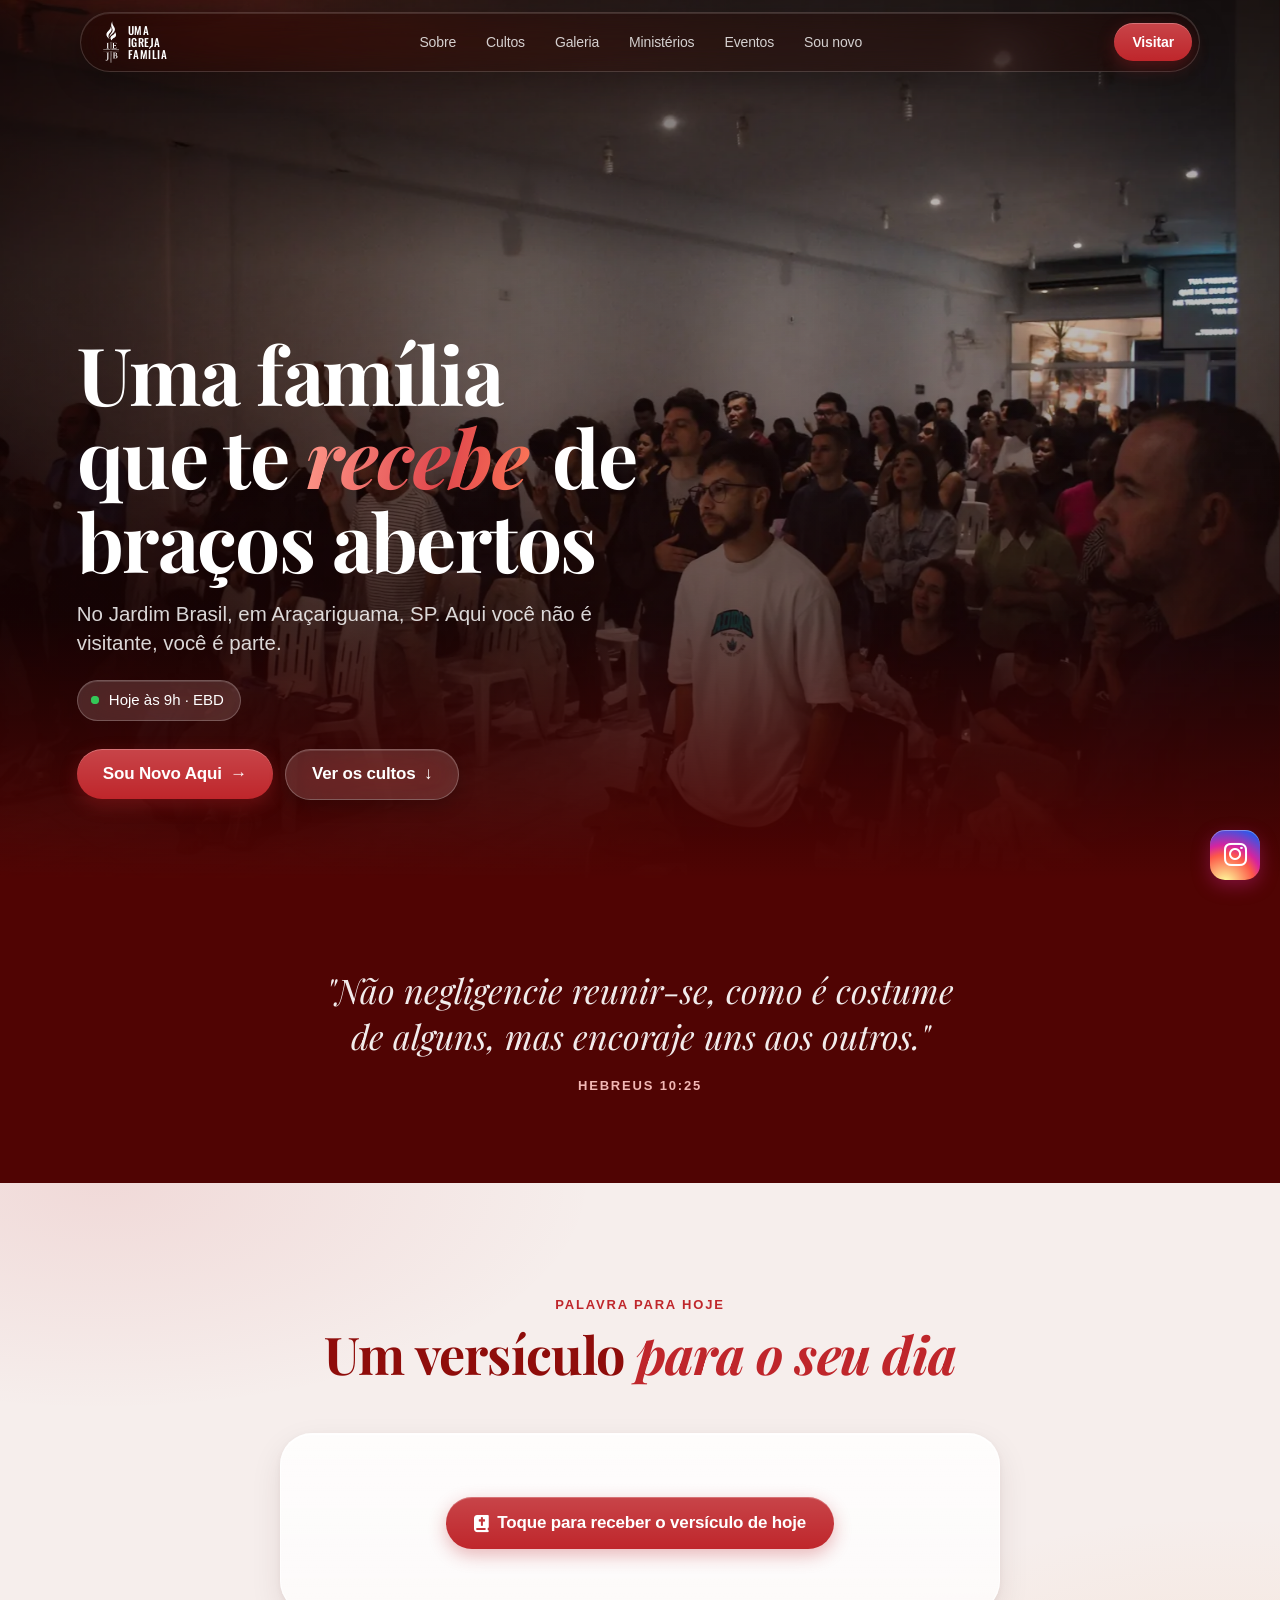
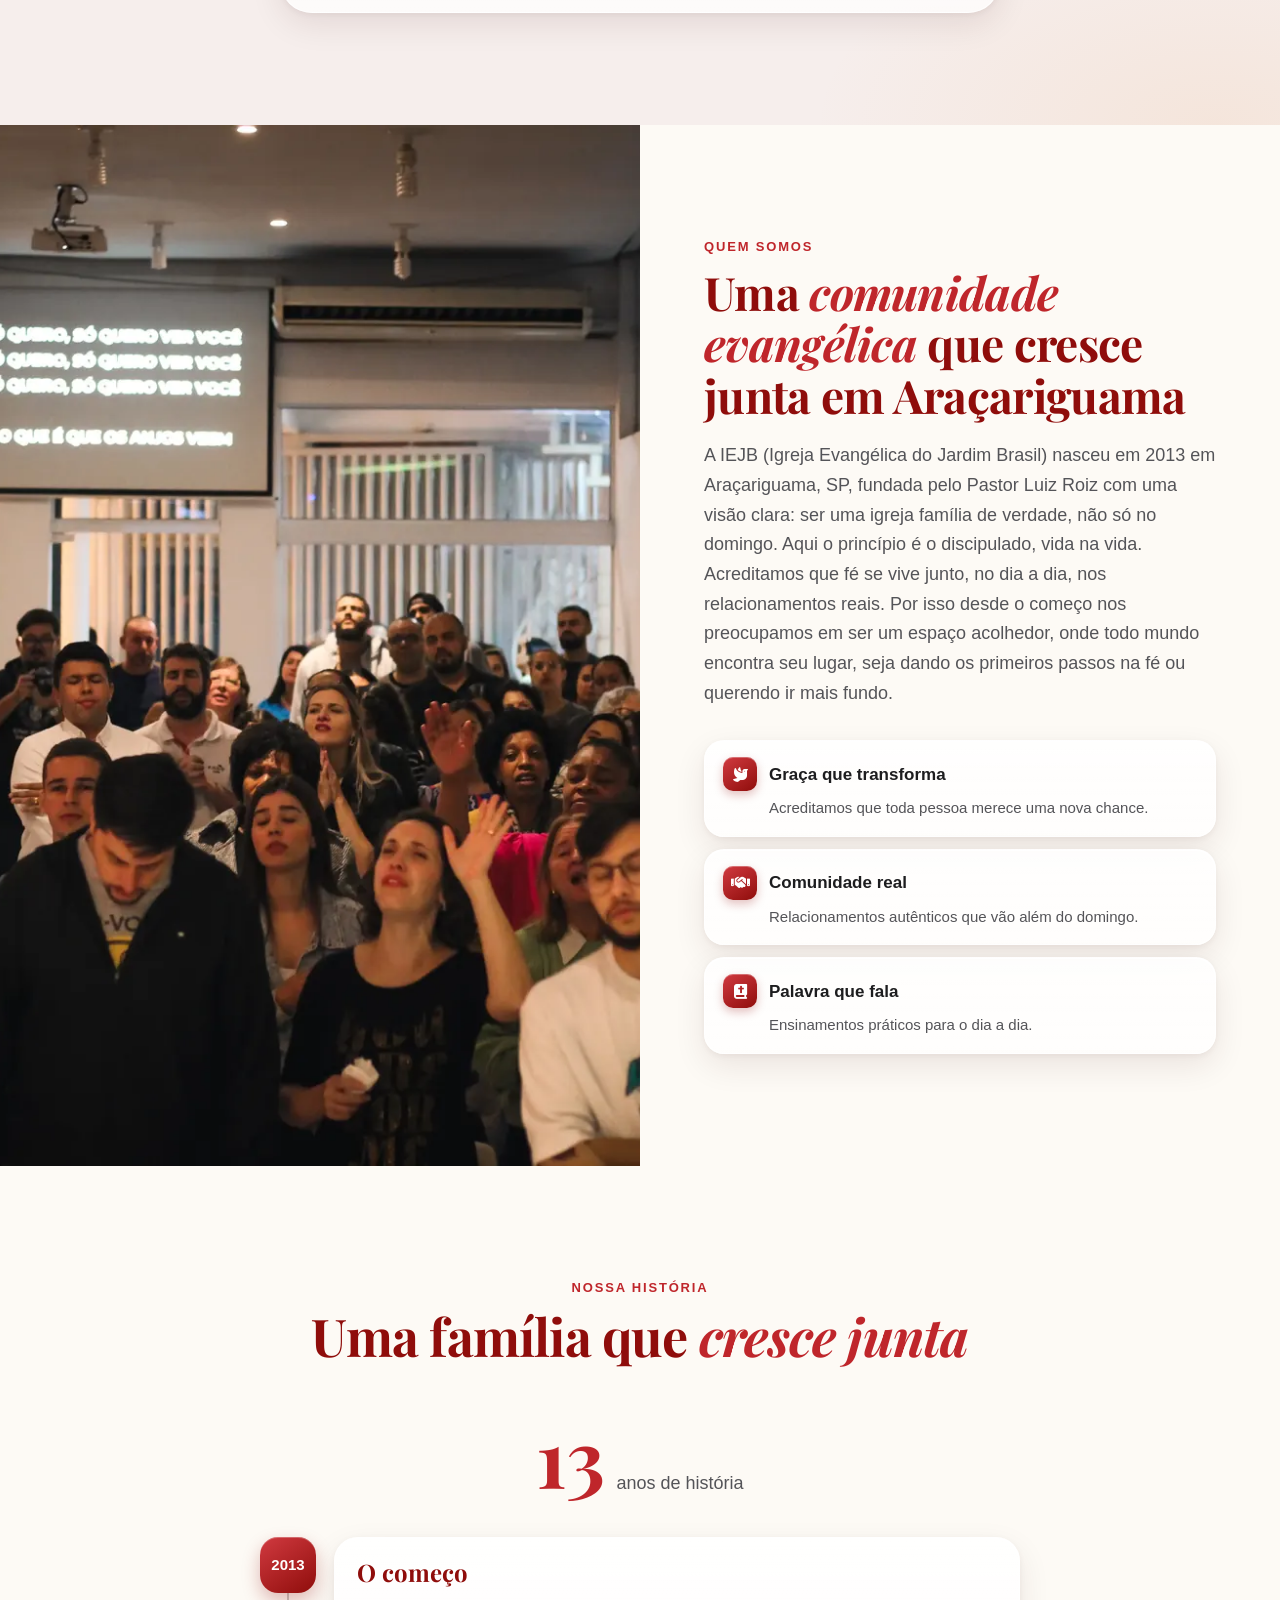
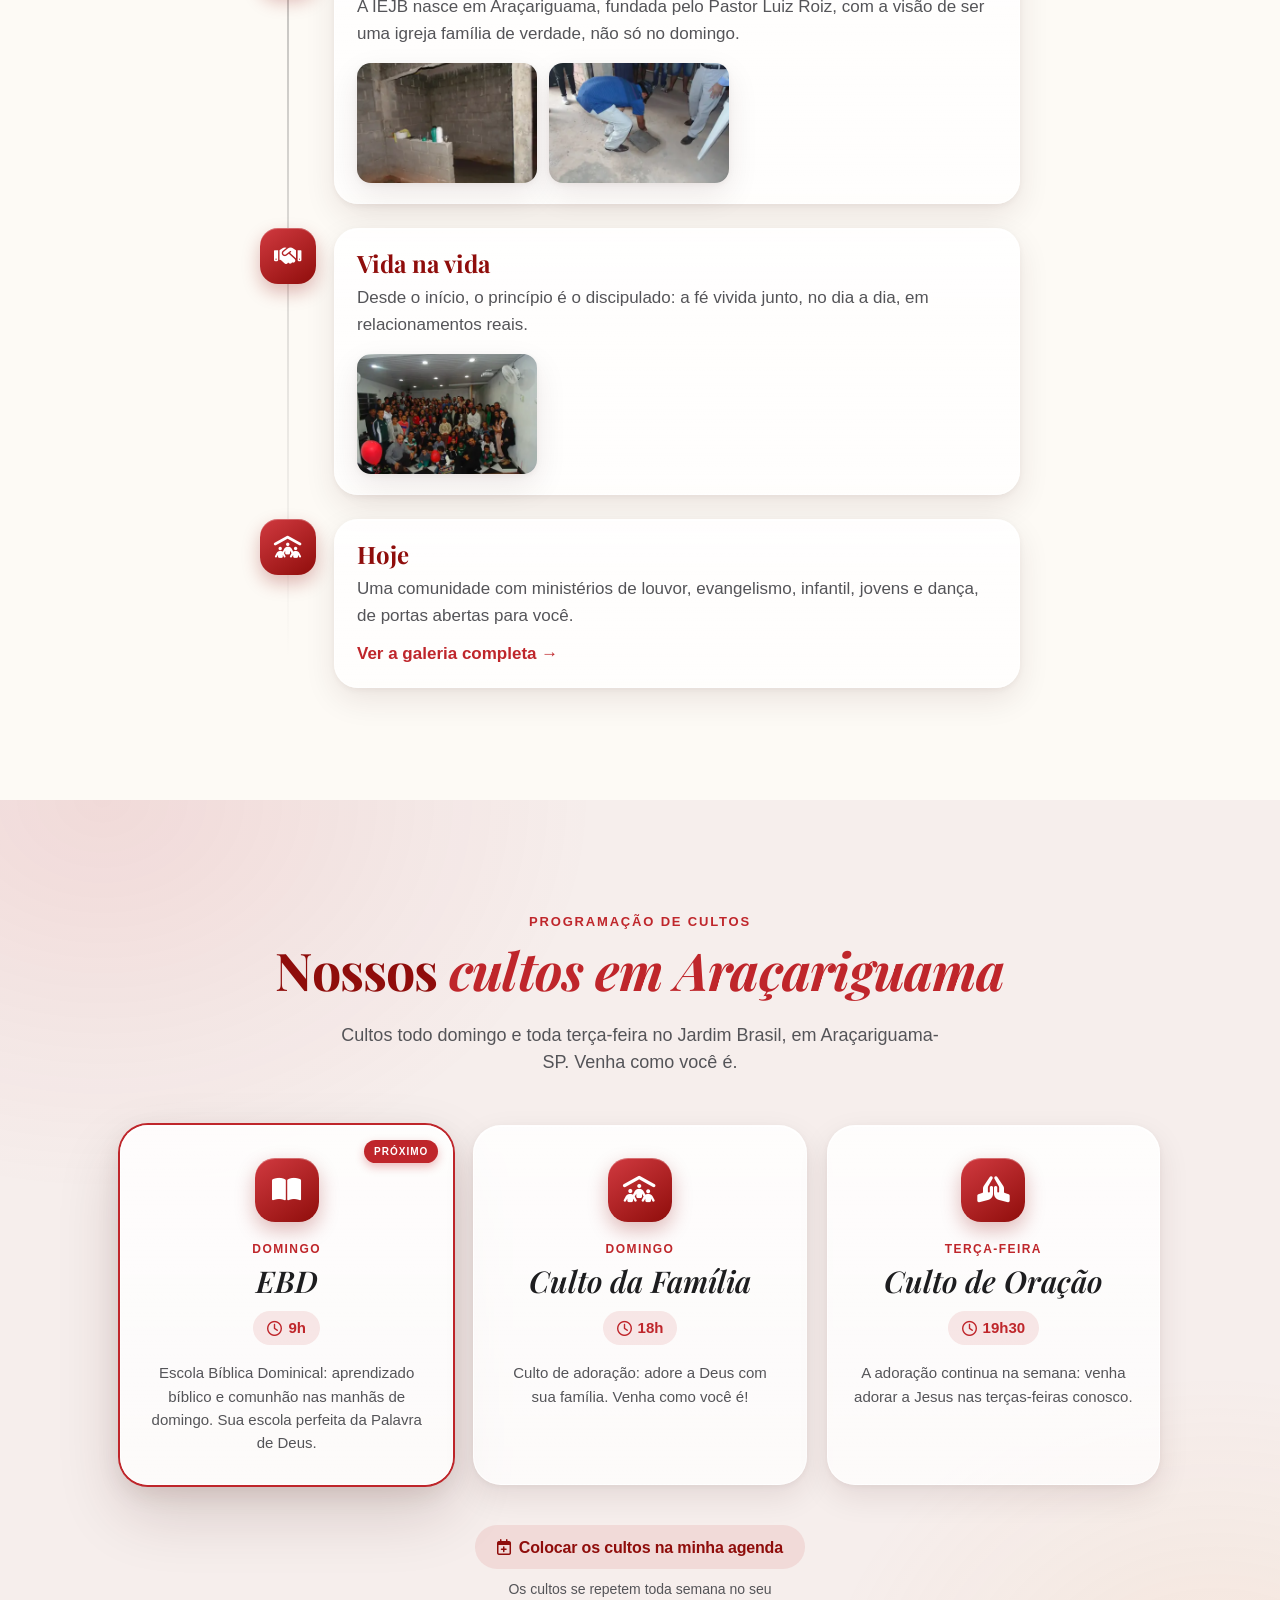
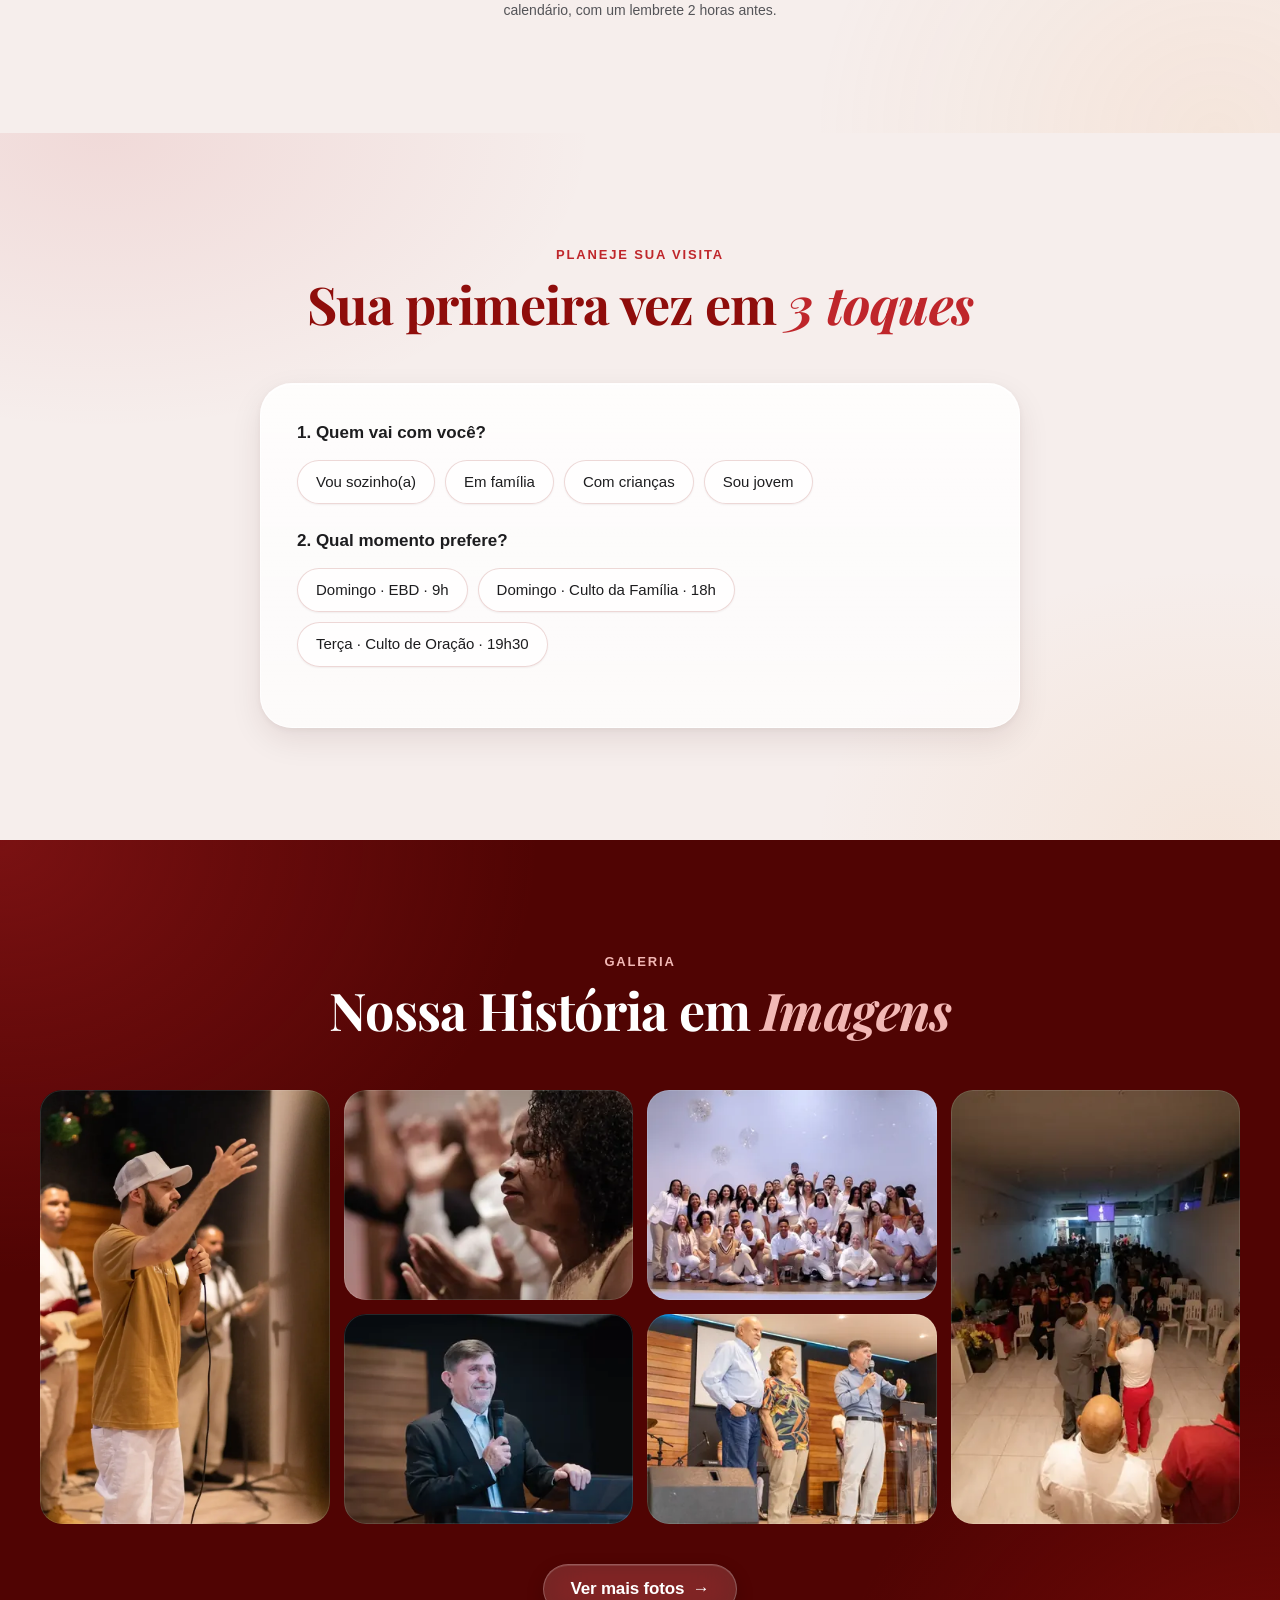
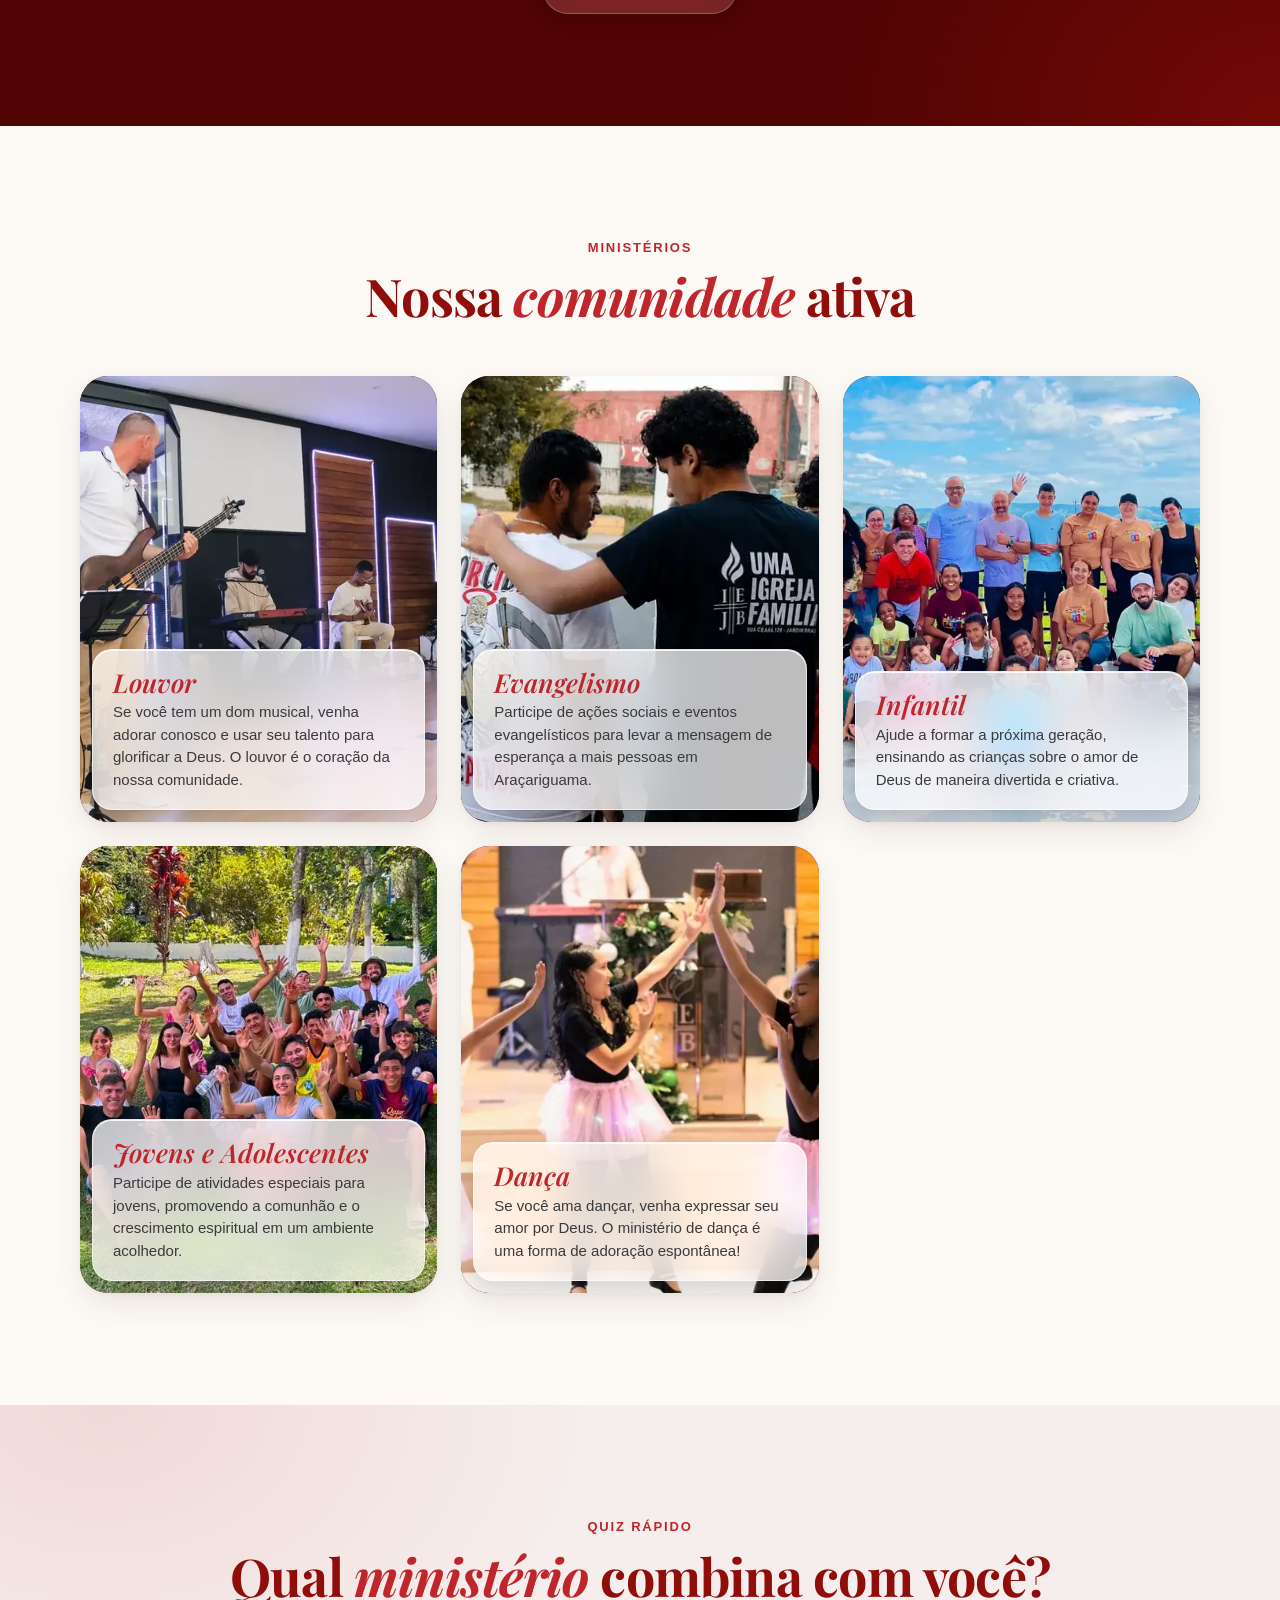
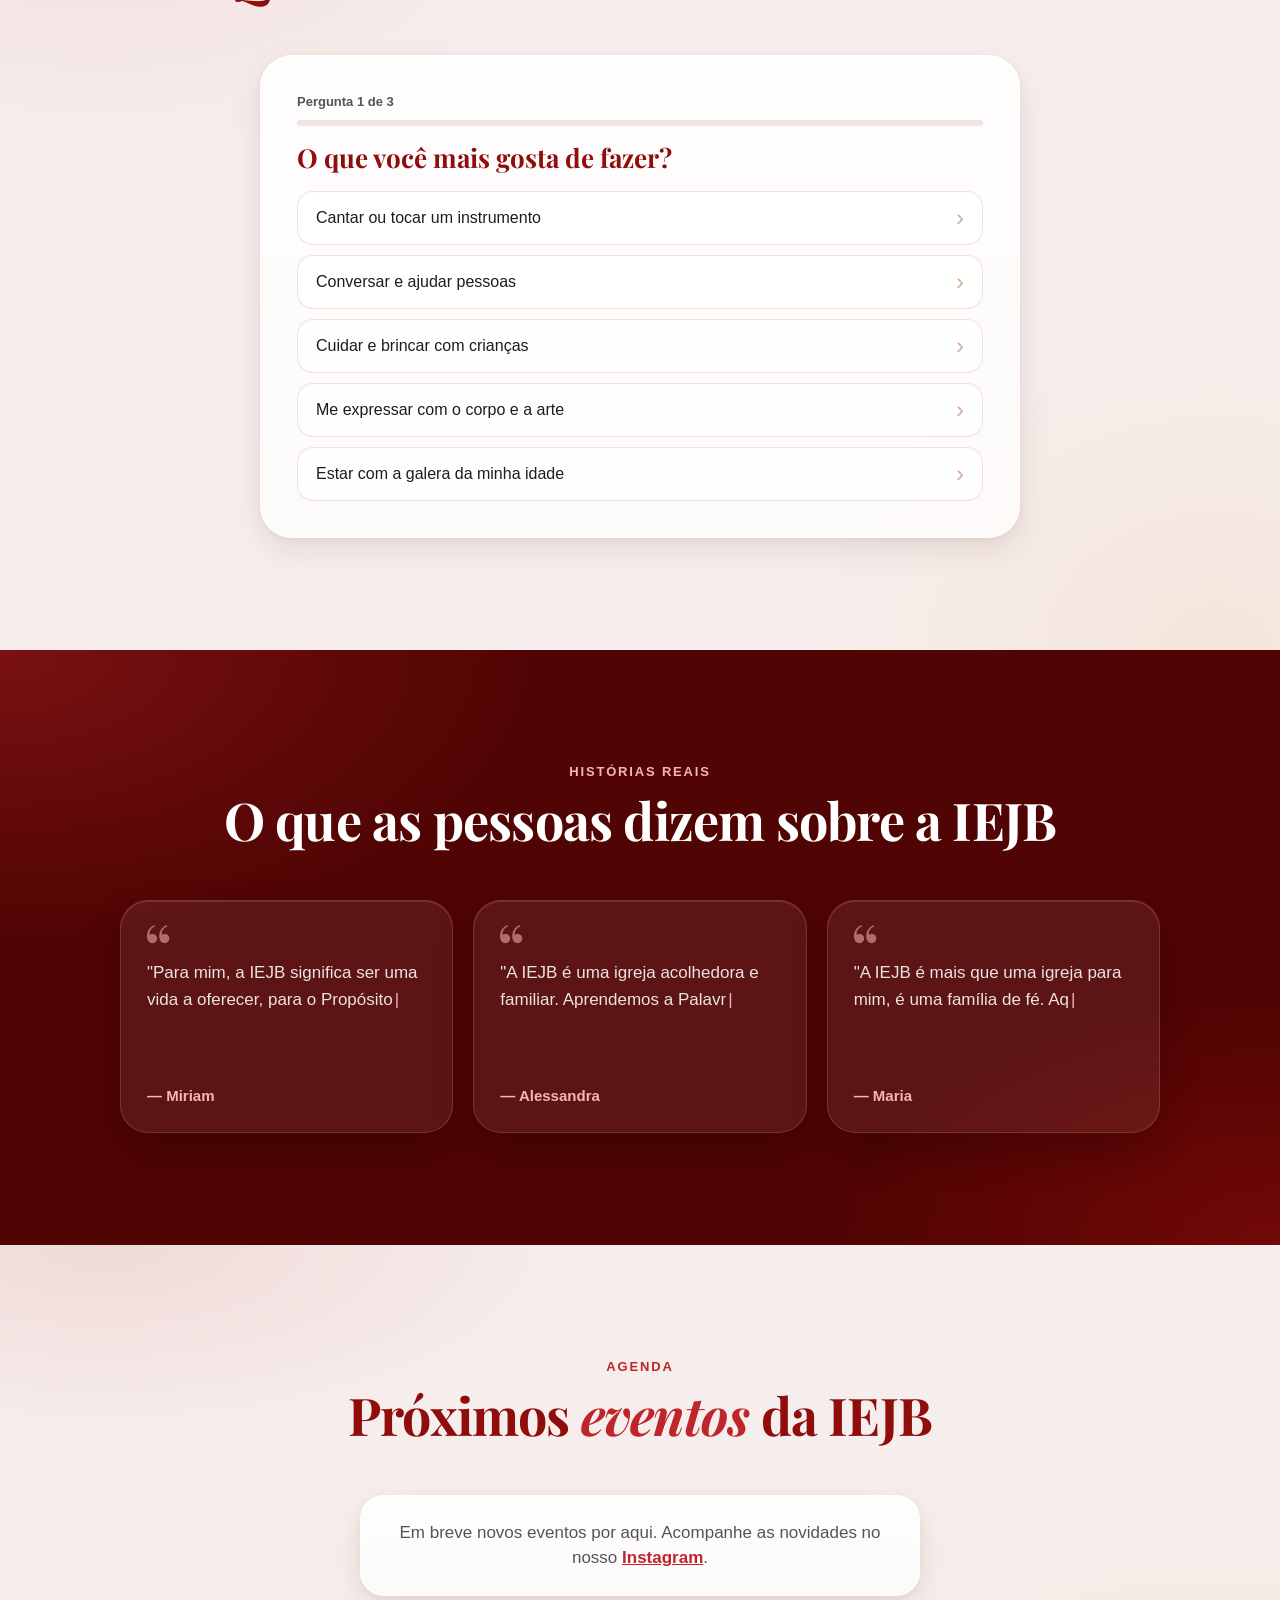
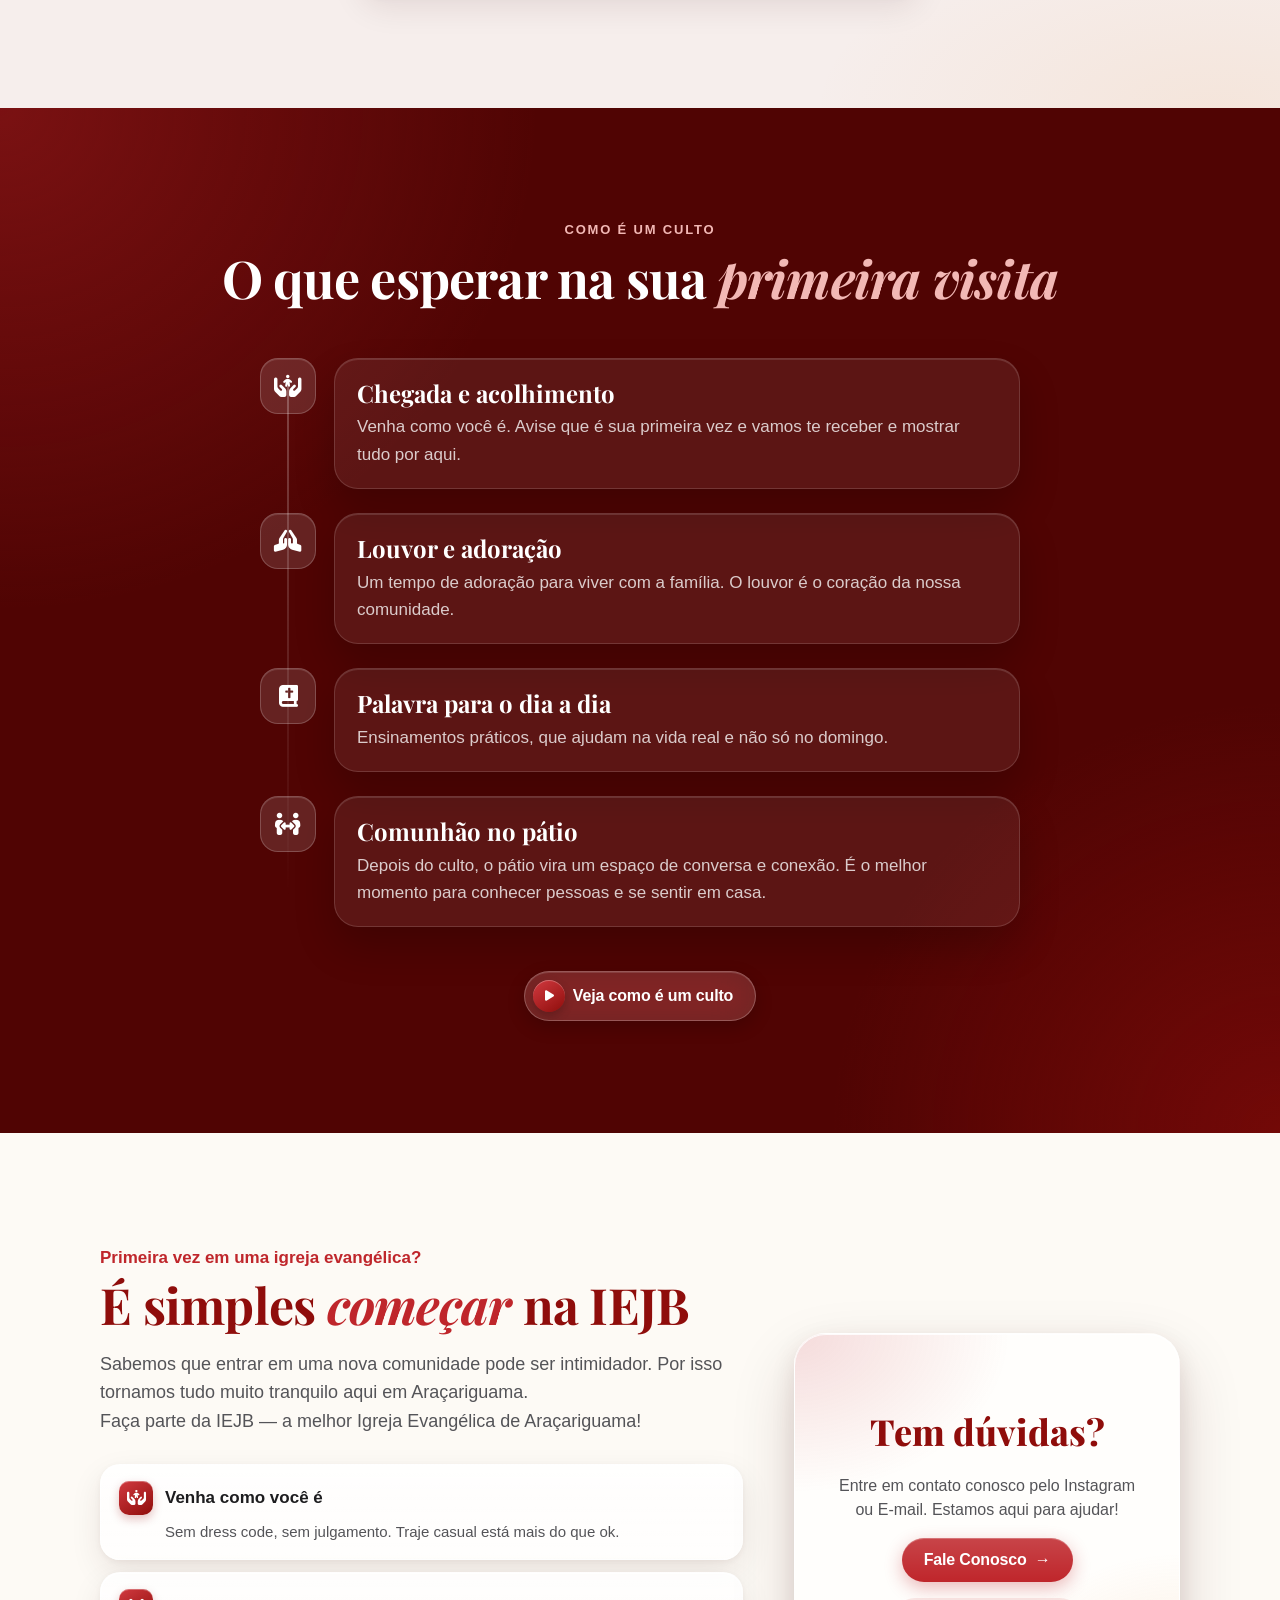
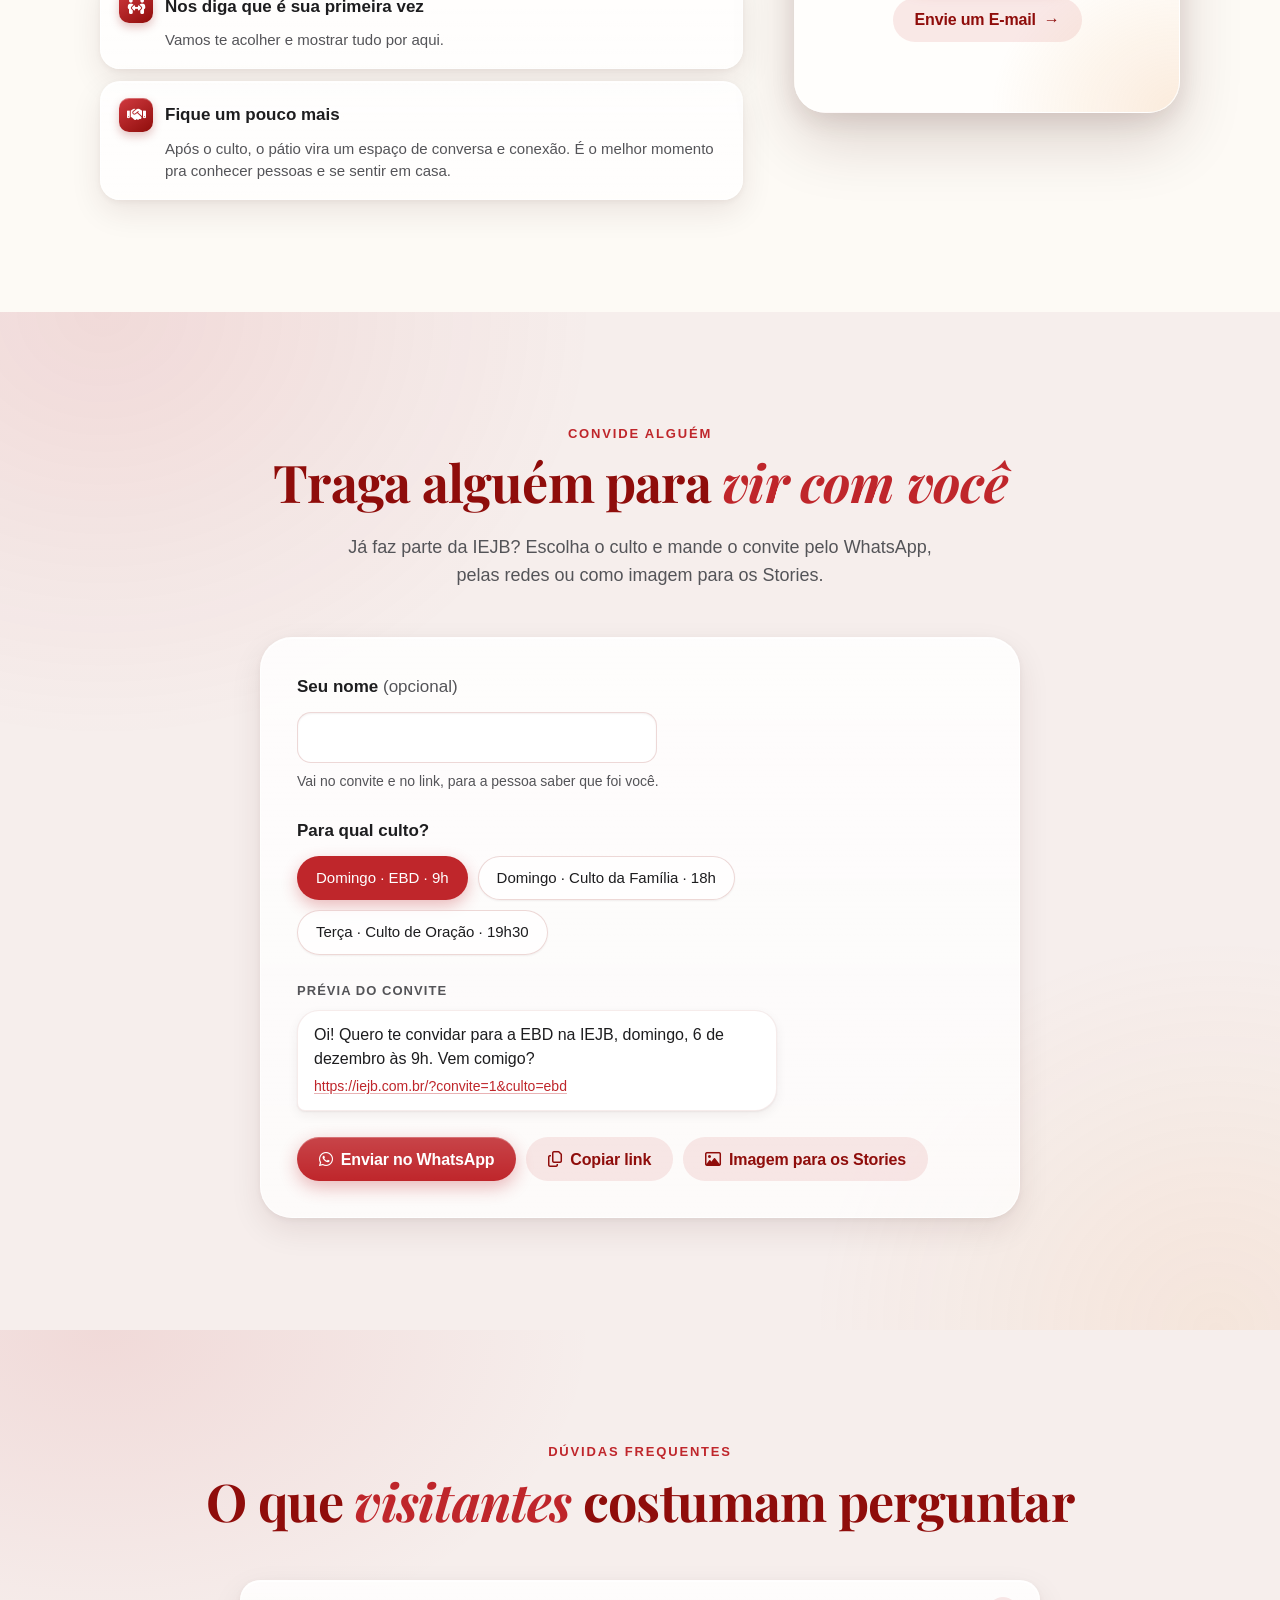
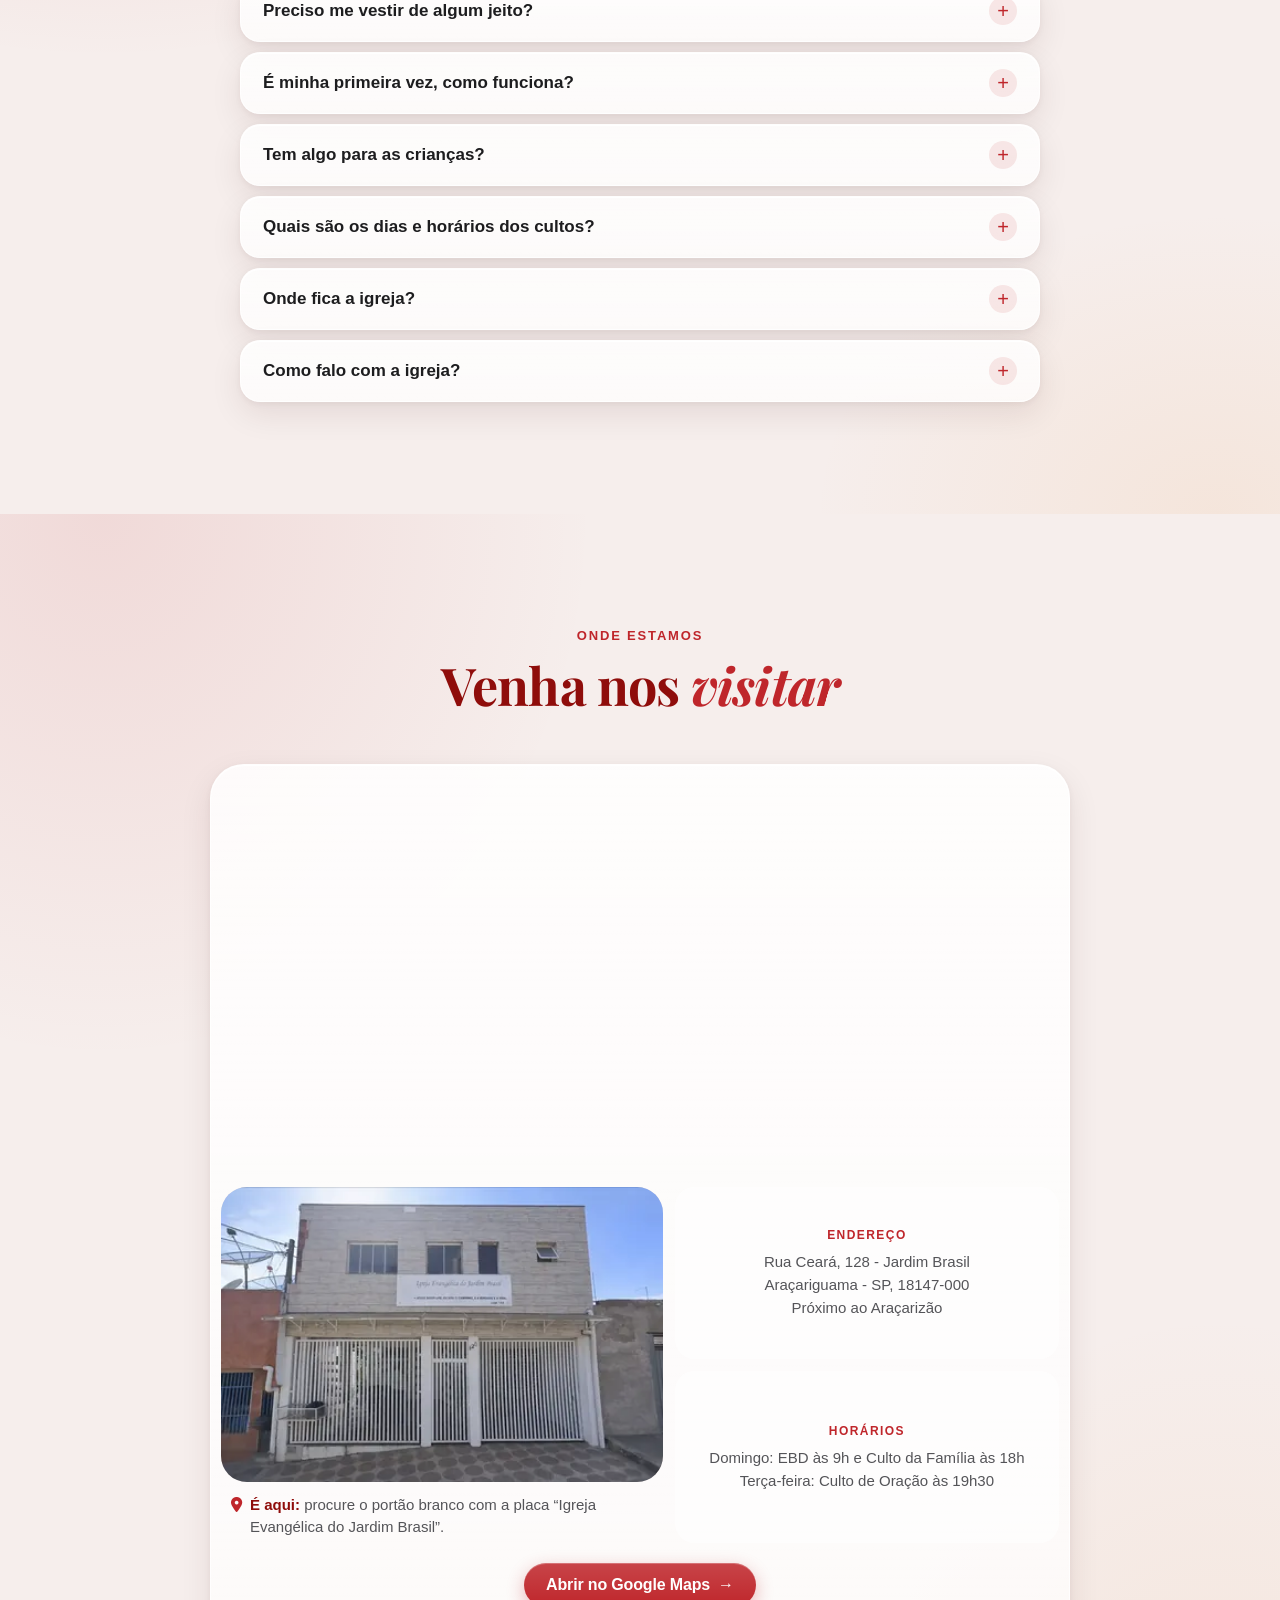
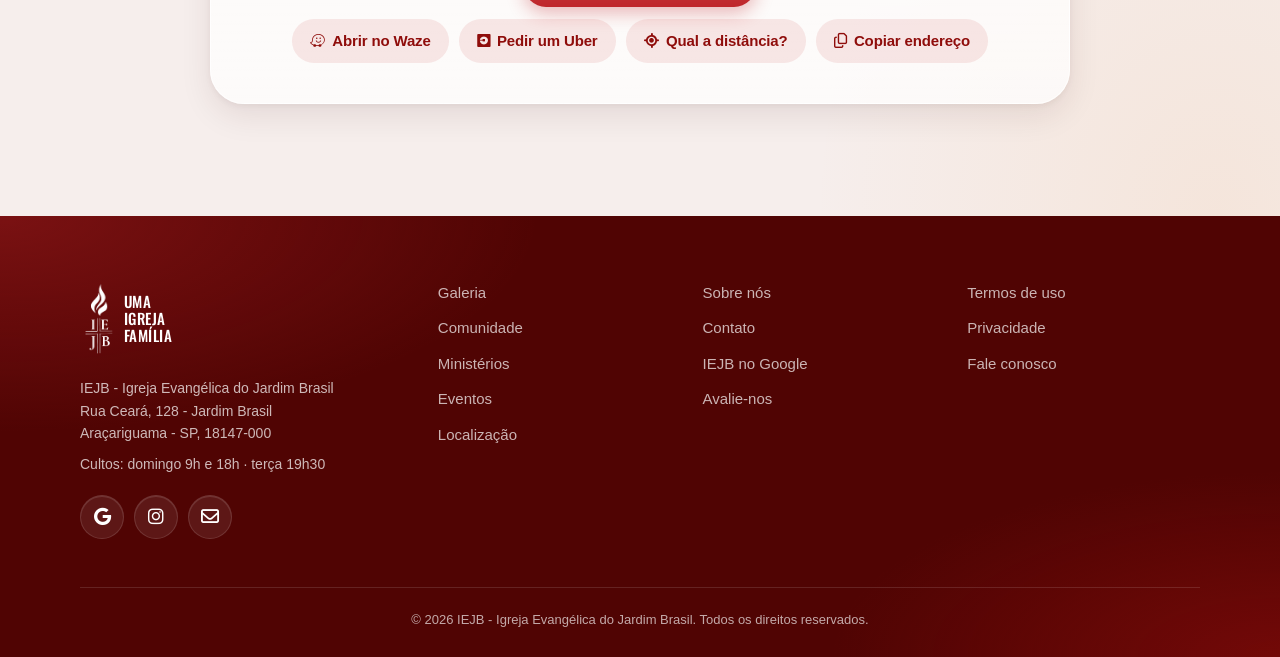
==== index.html @ 1e417046 "perf: rolagem mais leve em celular fraco e modo leve automático Medido em 360x780 com CPU 6x: rolage" ====
<!DOCTYPE html>
<html lang="pt-BR">

<head>
    <meta charset="UTF-8">
    <meta name="viewport" content="width=device-width, initial-scale=1.0">
    <meta name="view-transition" content="same-origin" />
    <!-- Marca que o JS está ligado (o .reveal só fica invisível com ele); script.js tira se falhar -->
    <script>document.documentElement.classList.add('js');
        // Modo leve (celular com pouca memória, economia de dados ou sistema pedindo menos transparência): vidro vira fundo sólido
        try { var n = navigator, c = n.connection || {}; if ((n.deviceMemory && n.deviceMemory <= 2) || c.saveData || matchMedia('(prefers-reduced-transparency: reduce)').matches) document.documentElement.classList.add('leve'); } catch (e) { }</script>
    <title>IEJB - Igreja Evangélica do Jardim Brasil | Araçariguama, SP</title>
    <meta name="description"
        content="Igreja evangélica no Jardim Brasil, Araçariguama-SP. Cultos: domingo às 9h (EBD) e 18h, terça às 19h30. Rua Ceará, 128. Venha como você é!">
    <meta name="author" content="IEJB - Igreja Evangélica do Jardim Brasil">
    <meta name="robots" content="index, follow, max-snippet:-1, max-image-preview:large, max-video-preview:-1">
    <meta name="google-site-verification" content="epbdVr2cXV4FJen0Nl3TCTnnBgFvCkcp04smA-PDTZ0">
    <link rel="canonical" href="https://iejb.com.br/">
    <meta property="og:type" content="website">
    <meta property="og:site_name" content="IEJB - Igreja Evangélica do Jardim Brasil">
    <meta property="og:locale" content="pt_BR">
    <meta property="og:url" content="https://iejb.com.br/">
    <meta property="og:title" content="IEJB - Igreja Evangélica do Jardim Brasil | Araçariguama, SP">
    <meta property="og:description"
        content="Uma família que te recebe de braços abertos. Cultos aos domingos (9h e 18h) e às terças (19h30), na Rua Ceará, 128 - Jardim Brasil.">
    <meta property="og:image" content="https://iejb.com.br/images/og-iejb.jpg">
    <meta property="og:image:width" content="1200">
    <meta property="og:image:height" content="630">
    <meta property="og:image:alt" content="Culto na IEJB, igreja evangélica em Araçariguama, com os horários dos cultos">
    <meta name="twitter:card" content="summary_large_image">
    <link rel="preconnect" href="https://fonts.googleapis.com">
    <link rel="preconnect" href="https://fonts.gstatic.com" crossorigin>
    <link rel="stylesheet" href="https://fonts.googleapis.com/css2?family=Playfair+Display:ital,wght@0,400..900;1,400..900&display=swap" media="print" onload="this.media='all'">
    <!-- Oswald só com as letras do logo ("UMA IGREJA FAMÍLIA"): se o texto do logo mudar, atualize o text= -->
    <link rel="stylesheet" href="https://fonts.googleapis.com/css2?family=Oswald:wght@500&text=UMAIGREJF%C3%8DL%20&display=swap" media="print" onload="this.media='all'">
    <noscript>
        <link rel="stylesheet" href="https://fonts.googleapis.com/css2?family=Playfair+Display:ital,wght@0,400..900;1,400..900&display=swap">
        <link rel="stylesheet" href="https://fonts.googleapis.com/css2?family=Oswald:wght@500&text=UMAIGREJF%C3%8DL%20&display=swap">
    </noscript>
    <!-- ?v=2: faz quem já visitou o site baixar o CSS/JS novo uma vez (o service worker antigo
         guardava cópias). O sw.js atual já busca CSS/JS na rede primeiro, então não precisa mudar de novo. -->
    <link rel="stylesheet" href="estilo/style.css?v=2">
    <link rel="stylesheet" href="estilo/icones.css">
    <!-- Foto do hero: recorte retrato no celular em pé, foto inteira no resto -->
    <link rel="preload" as="image" href="images/iejb-principal-retrato.webp" fetchpriority="high" media="(max-width: 700px) and (orientation: portrait)">
    <link rel="preload" as="image" href="images/iejb-principal.webp" fetchpriority="high" media="not all and (max-width: 700px) and (orientation: portrait)">
    <link rel="manifest" href="manifest.webmanifest">
    <meta name="theme-color" content="#8F0D0B">
    <link rel="icon" href="images/favicon-96x96.png" type="image/png" sizes="96x96">
    <link rel="apple-touch-icon" href="images/icone-192.png">
    <script src="script/versiculos.js?v=2" defer></script>
    <script src="script/script.js?v=2" defer onerror="document.documentElement.classList.remove('js')"></script>
    <script src="script/visita.js?v=2" defer></script>
    <script type="application/ld+json">
    {
        "@context": "https://schema.org",
        "@graph": [
            {
                "@type": ["Church", "LocalBusiness"],
                "@id": "https://iejb.com.br/#igreja",
                "name": "IEJB - Igreja Evangélica do Jardim Brasil",
                "alternateName": ["IEJB", "Igreja Evangélica do Jardim Brasil"],
                "description": "Igreja evangélica no Jardim Brasil, em Araçariguama-SP, fundada em 2013. Cultos aos domingos às 9h (Escola Bíblica Dominical) e às 18h (Culto da Família), e às terças às 19h30 (Culto de Oração).",
                "url": "https://iejb.com.br/",
                "logo": "https://iejb.com.br/images/icone-512.png",
                "image": [
                    "https://iejb.com.br/images/fachada-iejb.webp",
                    "https://iejb.com.br/images/iejb-principal.webp",
                    "https://iejb.com.br/images/og-iejb.jpg"
                ],
                "email": "contatoiejb@gmail.com",
                "foundingDate": "2013",
                "founder": { "@type": "Person", "name": "Luiz Roiz", "jobTitle": "Pastor" },
                "address": {
                    "@type": "PostalAddress",
                    "streetAddress": "Rua Ceará, 128 - Jardim Brasil",
                    "addressLocality": "Araçariguama",
                    "addressRegion": "SP",
                    "postalCode": "18147-000",
                    "addressCountry": "BR"
                },
                "geo": { "@type": "GeoCoordinates", "latitude": -23.42888942, "longitude": -47.07071296 },
                "hasMap": "https://maps.app.goo.gl/t8zvQi2DQzQXud8M9",
                "sameAs": ["https://www.instagram.com/iejbrasil/"],
                "areaServed": { "@type": "City", "name": "Araçariguama" },
                "isAccessibleForFree": true,
                "publicAccess": true,
                "contactPoint": {
                    "@type": "ContactPoint",
                    "contactType": "informações",
                    "email": "contatoiejb@gmail.com",
                    "availableLanguage": "Portuguese"
                }
            },
            {
                "@type": "WebSite",
                "@id": "https://iejb.com.br/#site",
                "url": "https://iejb.com.br/",
                "name": "IEJB",
                "alternateName": ["IEJB - Igreja Evangélica do Jardim Brasil", "Igreja Evangélica do Jardim Brasil"],
                "inLanguage": "pt-BR",
                "publisher": { "@id": "https://iejb.com.br/#igreja" }
            }
        ]
    }
    </script>
</head>

<body>
    <a class="pular" href="#conteudo">Pular para o conteúdo</a>
    <header class="sobre-escuro">
        <div class="logo"><a href="./index.html">
                <img src="./images/logo-iejb-pequeno.png" width="160" height="365"
                    alt="IEJB - página inicial">
                <span class="logo-texto" aria-hidden="true">UMA <br> IGREJA <br> FAMÍLIA</span>
            </a>
        </div>

        <nav id="menu-principal" aria-label="Principal">
            <ul>
                <li><a href="#quem-somos">Sobre</a></li>
                <li><a href="#programacao">Cultos</a></li>
                <li><a href="#galeria">Galeria</a></li>
                <li><a href="#ministerios">Ministérios</a></li>
                <li><a href="#eventos">Eventos</a></li>
                <li><a href="#cta">Sou novo</a></li>
            </ul>
        </nav>
        <p><a href="#localizacao">Visitar</a></p>

        <button type="button" class="mobile-menu" aria-label="Abrir menu" aria-expanded="false" aria-controls="menu-principal">
            <span></span>
            <span></span>
            <span></span>
        </button>
    </header>

    <main id="conteudo">
        <section class="hero">
            <div class="textos">
                <h1 class="sr-only">IEJB - Igreja Evangélica em Araçariguama</h1>
                <h2>Uma família que te <strong>recebe</strong> de braços abertos</h2>
                <p class="hero-sub">No Jardim Brasil, em Araçariguama, SP. Aqui você não é visitante, você é parte.</p>
                <p class="proximo-culto aguardando" id="proximo-culto" data-nosnippet>&nbsp;</p>
            </div>
            <div class="buttons">
                <a class="btn-sou-novo" href="#cta">Sou Novo Aqui <span aria-hidden="true">→</span></a>
                <a class="btn-ver-cultos" href="#programacao">Ver os cultos <span aria-hidden="true">↓</span></a>
            </div>
        </section>

        <section id="brand" class="brand">
            <h2 class="reveal">"Não negligencie reunir-se, como é costume de alguns, mas encoraje uns aos outros."</h2>
            <p class="reveal">Hebreus 10:25</p>
        </section>


        <section id="versiculo" class="versiculo">
            <h2 class="reveal">PALAVRA PARA HOJE</h2>
            <h3 class="reveal">Um versículo <strong>para o seu dia</strong></h3>
            <div class="versiculo-card reveal">
                <button type="button" class="versiculo-botao" id="versiculo-botao" aria-expanded="false" aria-controls="versiculo-texto">
                    <i class="fa-solid fa-book-bible" aria-hidden="true"></i>Toque para receber o versículo de hoje
                </button>
                <div class="versiculo-conteudo" id="versiculo-texto" hidden>
                    <blockquote id="versiculo-frase" tabindex="-1"></blockquote>
                    <p class="versiculo-ref" id="versiculo-ref"></p>
                    <div class="versiculo-acoes">
                        <button type="button" id="versiculo-copiar"><i class="fa-regular fa-copy" aria-hidden="true"></i>Copiar</button>
                        <button type="button" id="versiculo-imagem"><i class="fa-regular fa-image" aria-hidden="true"></i>Imagem</button>
                        <a id="versiculo-whatsapp" href="#" target="_blank" rel="noopener noreferrer"><i class="fa-brands fa-whatsapp" aria-hidden="true"></i>Compartilhar</a>
                    </div>
                    <p class="versiculo-sequencia" id="versiculo-sequencia" hidden></p>
                    <p class="versiculo-aviso">Volte amanhã para receber um novo versículo.</p>
                </div>
            </div>
        </section>

        <article>
            <section id="quem-somos" class="quem-somos">
                <div class="imagem">
                    <img loading="lazy" decoding="async" src="./images/iejb-sobre.webp"
                        alt="Comunidade reunida em culto na IEJB, Igreja Evangélica em Araçariguama" width="1600" height="1066" srcset="./images/iejb-sobre-400.webp 400w, ./images/iejb-sobre-800.webp 800w, ./images/iejb-sobre.webp 1600w" sizes="(max-width: 800px) 100vw, 1600px">
                </div>
                <div class="textos">
                    <p class="rotulo reveal">QUEM SOMOS</p>
                    <h2 class="reveal">Uma <strong>comunidade evangélica</strong> que cresce junta em Araçariguama</h2>
                    <p class="reveal">A IEJB (Igreja Evangélica do Jardim Brasil) nasceu em 2013 em Araçariguama, SP,
                        fundada pelo Pastor Luiz Roiz com uma visão clara: ser uma igreja família de verdade, não só no
                        domingo. Aqui o princípio é o discipulado, vida na vida. Acreditamos que fé se vive junto, no
                        dia a dia, nos relacionamentos reais. Por isso desde o começo nos preocupamos em ser um espaço
                        acolhedor, onde todo mundo encontra seu lugar, seja dando os primeiros passos na fé ou querendo
                        ir mais fundo.</p>
                    <ul>
                        <li class="reveal">
                            <h3><i class="fa-solid fa-dove" aria-hidden="true"></i>Graça que transforma</h3>
                            <p>Acreditamos que toda pessoa merece uma nova chance.</p>
                        </li>
                        <li class="reveal">
                            <h3><i class="fa-solid fa-handshake" aria-hidden="true"></i>Comunidade real</h3>
                            <p>Relacionamentos autênticos que vão além do domingo.</p>
                        </li>
                        <li class="reveal">
                            <h3><i class="fa-solid fa-book-bible" aria-hidden="true"></i>Palavra que fala</h3>
                            <p>Ensinamentos práticos para o dia a dia.</p>
                        </li>
                    </ul>
                </div>
            </section>

            <section id="historia" class="historia">
                <h2 class="reveal">NOSSA HISTÓRIA</h2>
                <h3 class="reveal">Uma família que <strong>cresce junta</strong></h3>
                <p class="historia-anos reveal"><span id="historia-anos" data-desde="2013">13</span> anos de história</p>
                <ol class="linha-tempo">
                    <li class="reveal">
                        <span class="linha-tempo-marca">2013</span>
                        <div>
                            <h4>O começo</h4>
                            <p>A IEJB nasce em Araçariguama, fundada pelo Pastor Luiz Roiz, com a visão de ser uma igreja família de verdade, não só no domingo.</p>
                            <div class="linha-tempo-fotos">
                                <img loading="lazy" decoding="async" src="./images/pag-galeria/fundacao/fundacao04.webp" alt="Igreja em construção na fundação da IEJB" width="1600" height="1200" srcset="./images/pag-galeria/fundacao/fundacao04-400.webp 400w, ./images/pag-galeria/fundacao/fundacao04-800.webp 800w, ./images/pag-galeria/fundacao/fundacao04.webp 1600w" sizes="(max-width: 600px) 45vw, 180px">
                                <img loading="lazy" decoding="async" src="./images/pag-galeria/fundacao/fundacao10.webp" alt="Homem colocando uma bíblia na construção da igreja" width="1600" height="1200" srcset="./images/pag-galeria/fundacao/fundacao10-400.webp 400w, ./images/pag-galeria/fundacao/fundacao10-800.webp 800w, ./images/pag-galeria/fundacao/fundacao10.webp 1600w" sizes="(max-width: 600px) 45vw, 180px">
                            </div>
                        </div>
                    </li>
                    <li class="reveal">
                        <span class="linha-tempo-marca"><i class="fa-solid fa-handshake" aria-hidden="true"></i></span>
                        <div>
                            <h4>Vida na vida</h4>
                            <p>Desde o início, o princípio é o discipulado: a fé vivida junto, no dia a dia, em relacionamentos reais.</p>
                            <div class="linha-tempo-fotos">
                                <img loading="lazy" decoding="async" src="./images/pag-galeria/fundacao/fundacao16.webp" alt="Igreja reunida na fundação da IEJB" width="1600" height="1200" srcset="./images/pag-galeria/fundacao/fundacao16-400.webp 400w, ./images/pag-galeria/fundacao/fundacao16-800.webp 800w, ./images/pag-galeria/fundacao/fundacao16.webp 1600w" sizes="(max-width: 600px) 45vw, 180px">
                            </div>
                        </div>
                    </li>
                    <li class="reveal">
                        <span class="linha-tempo-marca"><i class="fa-solid fa-people-roof" aria-hidden="true"></i></span>
                        <div>
                            <h4>Hoje</h4>
                            <p>Uma comunidade com ministérios de louvor, evangelismo, infantil, jovens e dança, de portas abertas para você.</p>
                            <a class="linha-tempo-link" href="./pages/galeria.html">Ver a galeria completa <span aria-hidden="true">→</span></a>
                        </div>
                    </li>
                </ol>
            </section>

            <section id="programacao" class="programacao">
                <h2 class="reveal">PROGRAMAÇÃO DE CULTOS</h2>
                <h3 class="reveal">Nossos <strong>cultos em Araçariguama</strong></h3>
                <p class="secao-intro reveal">Cultos todo domingo e toda terça-feira no Jardim Brasil, em Araçariguama-SP. Venha como você é.</p>
                <div class="cultos">
                    <div class="cultos-grid reveal" data-dia="0" data-hora="09:00" data-nome="EBD">
                        <div class="culto-icone"><i class="fa-solid fa-book-open" aria-hidden="true"></i></div>
                        <p class="culto-dia">Domingo</p>
                        <h4><abbr title="Escola Bíblica Dominical">EBD</abbr></h4>
                        <p class="culto-hora"><i class="fa-regular fa-clock" aria-hidden="true"></i><time datetime="09:00">9h</time></p>
                        <p>Escola Bíblica Dominical: aprendizado bíblico e comunhão nas manhãs de domingo. Sua escola perfeita da
                            Palavra de Deus.</p>
                    </div>

                    <div class="cultos-grid reveal" data-dia="0" data-hora="18:00" data-nome="Culto da Família">
                        <div class="culto-icone"><i class="fa-solid fa-people-roof" aria-hidden="true"></i></div>
                        <p class="culto-dia">Domingo</p>
                        <h4>Culto da Família</h4>
                        <p class="culto-hora"><i class="fa-regular fa-clock" aria-hidden="true"></i><time datetime="18:00">18h</time></p>
                        <p>Culto de adoração: adore a Deus com sua família. Venha como você é!</p>
                    </div>

                    <div class="cultos-grid reveal" data-dia="2" data-hora="19:30" data-nome="Culto de Oração">
                        <div class="culto-icone"><i class="fa-solid fa-hands-praying" aria-hidden="true"></i></div>
                        <p class="culto-dia">Terça-feira</p>
                        <h4>Culto de Oração</h4>
                        <p class="culto-hora"><i class="fa-regular fa-clock" aria-hidden="true"></i><time datetime="19:30">19h30</time></p>
                        <p>A adoração continua na semana: venha adorar a Jesus nas terças-feiras conosco.</p>
                    </div>
                </div>
                <!-- Agenda semanal: o visita.js monta um .ics com todos os cultos acima e revela o bloco.
                     O "2 horas antes" acompanha o alarme do baixarICS -->
                <div class="agenda-semanal reveal" id="agenda-semanal" hidden>
                    <button type="button" class="botao-secundario" id="agenda-semanal-botao"><i class="fa-regular fa-calendar-plus" aria-hidden="true"></i>Colocar os cultos na minha agenda</button>
                    <p>Os cultos se repetem toda semana no seu calendário, com um lembrete 2 horas antes.</p>
                </div>
            </section>

            <section id="planeje" class="planeje" hidden>
                <h2 class="reveal">PLANEJE SUA VISITA</h2>
                <h3 class="reveal">Sua primeira vez em <strong>3 toques</strong></h3>
                <div class="planeje-card reveal">
                    <fieldset class="planeje-passo">
                        <legend>1. Quem vai com você?</legend>
                        <div class="chips" data-grupo="quem">
                            <button type="button" class="chip" aria-pressed="false" data-valor="sozinho">Vou sozinho(a)</button>
                            <button type="button" class="chip" aria-pressed="false" data-valor="familia">Em família</button>
                            <button type="button" class="chip" aria-pressed="false" data-valor="criancas">Com crianças</button>
                            <button type="button" class="chip" aria-pressed="false" data-valor="jovem">Sou jovem</button>
                        </div>
                    </fieldset>
                    <fieldset class="planeje-passo">
                        <legend>2. Qual momento prefere?</legend>
                        <div class="chips" id="planeje-quando" data-grupo="quando"></div>
                    </fieldset>
                    <div class="planeje-resultado" id="planeje-resultado" aria-live="polite" hidden></div>
                </div>
            </section>

            <section id="galeria" class="galeria">
                <h2 class="reveal">GALERIA</h2>
                <h3 class="reveal">Nossa História em <strong>Imagens</strong></h3>

                <div class="galeria-grid">
                    <div class="galeria-item reveal">
                        <img loading="lazy" decoding="async" src="./images/pag-galeria/cantata-22/cantata22-01.webp"
                            alt="Momento de louvor e adoração na IEJB - Igreja Evangélica em Araçariguama" width="1067" height="1600" srcset="./images/pag-galeria/cantata-22/cantata22-01-400.webp 400w, ./images/pag-galeria/cantata-22/cantata22-01-800.webp 800w, ./images/pag-galeria/cantata-22/cantata22-01.webp 1067w" sizes="(max-width: 520px) 75vw, (max-width: 1199px) 50vw, 660px">
                    </div>

                    <div class="galeria-item reveal">
                        <img loading="lazy" decoding="async" src="./images/pag-galeria/cantata-25/cantata25-03.webp"
                            alt="Mulher orando durante culto na IEJB" width="1600" height="1067" srcset="./images/pag-galeria/cantata-25/cantata25-03-400.webp 400w, ./images/pag-galeria/cantata-25/cantata25-03-800.webp 800w, ./images/pag-galeria/cantata-25/cantata25-03.webp 1600w" sizes="(max-width: 520px) 75vw, (max-width: 1199px) 50vw, 300px">
                    </div>

                    <div class="galeria-item reveal">
                        <img loading="lazy" decoding="async" src="./images/pag-galeria/cantata-25/cantata25-05.webp"
                            alt="Pastor pregando na IEJB - Igreja Evangélica do Jardim Brasil" width="1600" height="1067" srcset="./images/pag-galeria/cantata-25/cantata25-05-400.webp 400w, ./images/pag-galeria/cantata-25/cantata25-05-800.webp 800w, ./images/pag-galeria/cantata-25/cantata25-05.webp 1600w" sizes="(max-width: 520px) 75vw, (max-width: 1199px) 50vw, 300px">
                    </div>

                    <div class="galeria-item reveal">
                        <img loading="lazy" decoding="async" src="./images/pag-galeria/cantata-ieja/cantataieja-02.webp"
                            alt="Comunidade reunida em culto na IEJB Araçariguama" width="1920" height="1280" srcset="./images/pag-galeria/cantata-ieja/cantataieja-02-400.webp 400w, ./images/pag-galeria/cantata-ieja/cantataieja-02-800.webp 800w, ./images/pag-galeria/cantata-ieja/cantataieja-02.webp 1920w" sizes="(max-width: 520px) 75vw, (max-width: 1199px) 50vw, 300px">
                    </div>

                    <div class="galeria-item reveal">
                        <img loading="lazy" decoding="async" src="./images/pag-galeria/cantata-22/cantata22-02.webp"
                            alt="Pastores e líderes na IEJB durante evento especial" width="1600" height="1067" srcset="./images/pag-galeria/cantata-22/cantata22-02-400.webp 400w, ./images/pag-galeria/cantata-22/cantata22-02-800.webp 800w, ./images/pag-galeria/cantata-22/cantata22-02.webp 1600w" sizes="(max-width: 520px) 75vw, (max-width: 1199px) 50vw, 300px">
                    </div>

                    <div class="galeria-item reveal">
                        <img loading="lazy" decoding="async" src="./images/pag-galeria/cantata-23-pascoa/cantata23pascoa-02.webp"
                            alt="Conversão e momento marcante de fé na IEJB" width="1600" height="1067" srcset="./images/pag-galeria/cantata-23-pascoa/cantata23pascoa-02-400.webp 400w, ./images/pag-galeria/cantata-23-pascoa/cantata23pascoa-02-800.webp 800w, ./images/pag-galeria/cantata-23-pascoa/cantata23pascoa-02.webp 1600w" sizes="(max-width: 520px) 75vw, (max-width: 1199px) 50vw, 660px">
                    </div>
                </div>

                <div class="galeria-cta reveal">
                    <a href="./pages/galeria.html" class="btn-galeria">Ver mais fotos <span aria-hidden="true">→</span></a>
                </div>
            </section>

            <section id="ministerios" class="ministerios">
                <h2 class="reveal">MINISTÉRIOS</h2>
                <h3 class="reveal">Nossa <strong>comunidade</strong> ativa</h3>
                <div class="ministerios-container">
                    <div class="ministerios-grid reveal" id="ministerio-louvor" data-ministerio="louvor">
                        <div class="imagem">
                            <img loading="lazy" decoding="async" src="./images/louvor.webp" alt="Ministério de Louvor - momento musical na IEJB" width="1600" height="1067" srcset="./images/louvor-400.webp 400w, ./images/louvor-800.webp 800w, ./images/louvor.webp 1600w" sizes="(max-width: 760px) 170vw, (max-width: 1099px) 88vw, 630px">
                        </div>
                        <div class="textos">
                            <h4>Louvor</h4>
                            <p>Se você tem um dom musical, venha adorar conosco e usar seu talento para glorificar a
                                Deus. O louvor é o coração da nossa comunidade.</p>
                        </div>
                    </div>

                    <div class="ministerios-grid reveal" id="ministerio-evangelismo" data-ministerio="evangelismo">
                        <div class="imagem">
                            <img loading="lazy" decoding="async" src="./images/evangelismo.webp"
                                alt="Ministério de Evangelismo - ações sociais na IEJB" width="1672" height="941" srcset="./images/evangelismo-400.webp 400w, ./images/evangelismo-800.webp 800w, ./images/evangelismo.webp 1672w" sizes="(max-width: 760px) 170vw, (max-width: 1099px) 88vw, 630px">
                        </div>
                        <div class="textos">
                            <h4>Evangelismo</h4>
                            <p>Participe de ações sociais e eventos evangelísticos para levar a mensagem de esperança a
                                mais pessoas em Araçariguama.</p>
                        </div>
                    </div>

                    <div class="ministerios-grid reveal" id="ministerio-infantil" data-ministerio="infantil">
                        <div class="imagem">
                            <img loading="lazy" decoding="async" src="./images/infantil.webp" alt="Ministério Infantil - crianças na IEJB" width="1311" height="930" srcset="./images/infantil-400.webp 400w, ./images/infantil-800.webp 800w, ./images/infantil.webp 1311w" sizes="(max-width: 760px) 170vw, (max-width: 1099px) 88vw, 630px">
                        </div>
                        <div class="textos">
                            <h4>Infantil</h4>
                            <p>Ajude a formar a próxima geração, ensinando as crianças sobre o amor de Deus de maneira
                                divertida e criativa.</p>
                        </div>
                    </div>

                    <div class="ministerios-grid reveal" id="ministerio-jovens" data-ministerio="jovens">
                        <div class="imagem">
                            <img loading="lazy" decoding="async" src="./images/jovens.webp" alt="Ministério de Jovens - atividades na IEJB" width="1311" height="930" srcset="./images/jovens-400.webp 400w, ./images/jovens-800.webp 800w, ./images/jovens.webp 1311w" sizes="(max-width: 760px) 170vw, (max-width: 1099px) 88vw, 630px">
                        </div>
                        <div class="textos">
                            <h4>Jovens e Adolescentes</h4>
                            <p>Participe de atividades especiais para jovens, promovendo a comunhão e o crescimento
                                espiritual em um ambiente acolhedor.</p>
                        </div>
                    </div>

                    <div class="ministerios-grid reveal" id="ministerio-danca" data-ministerio="danca">
                        <div class="imagem">
                            <img loading="lazy" decoding="async" src="./images/danca.webp" alt="Ministério de Dança - atividades na IEJB" width="1280" height="852" srcset="./images/danca-400.webp 400w, ./images/danca-800.webp 800w, ./images/danca.webp 1280w" sizes="(max-width: 760px) 170vw, (max-width: 1099px) 88vw, 630px">
                        </div>
                        <div class="textos">
                            <h4>Dança</h4>
                            <p>Se você ama dançar, venha expressar seu amor por Deus. O ministério de dança é uma forma
                                de adoração espontânea!</p>
                        </div>
                    </div>
                </div>
            </section>

            <section id="quiz" class="quiz" hidden>
                <h2 class="reveal">QUIZ RÁPIDO</h2>
                <h3 class="reveal">Qual <strong>ministério</strong> combina com você?</h3>
                <div class="quiz-card reveal" id="quiz-card"></div>
            </section>

            <section id="depoimentos" class="depoimentos">
                <h2 class="reveal">HISTÓRIAS REAIS</h2>
                <h3 class="reveal">O que as pessoas dizem sobre a IEJB</h3>
                <div class="depoimentos-container">
                    <div class="depoimentos-grid reveal">
                        <p>"Para mim, a IEJB significa ser uma vida a oferecer, para o Propósito Divino"</p>
                        <p class="autor">— Miriam</p>
                    </div>

                    <div class="depoimentos-grid reveal">
                        <p>"A IEJB é uma igreja acolhedora e familiar. Aprendemos a Palavra de Deus e encontramos apoio
                            para crescer na fé."</p>
                        <p class="autor">— Alessandra</p>
                    </div>

                    <div class="depoimentos-grid reveal">
                        <p>"A IEJB é mais que uma igreja para mim, é uma família de fé. Aqui cresço espiritualmente e
                            fortaleço minha caminhada com Deus."</p>
                        <p class="autor">— Maria</p>
                    </div>
                </div>
            </section>

            <section id="eventos" class="eventos">
                <h2 class="reveal">AGENDA</h2>
                <h3 class="reveal">Próximos <strong>eventos</strong> da IEJB</h3>
                <p class="eventos-vazio reveal" id="eventos-vazio">Em breve novos eventos por aqui. Acompanhe as novidades no nosso <a href="https://www.instagram.com/iejbrasil/" target="_blank" rel="noopener noreferrer">Instagram</a>.</p>
                <div class="eventos-container">
                    <!-- Modelo de evento: copie o bloco abaixo (sem os marcadores de comentário), preencha
                         e apague-o quando o evento passar. O site esconde sozinho os que já aconteceram e
                         mostra o aviso "Em breve" quando não sobra nenhum. Opcionais: data-imagem (foto do
                         evento para o Google), data-local-nome + data-local-cidade (evento fora da igreja),
                         data-data-fim="AAAA-MM-DD" (evento de vários dias) e o bloco .botao com link de inscrição.
                    <div class="eventos-grid reveal" data-data="AAAA-MM-DD" data-imagem="images/jovens.webp">
                        <div class="data">
                            <p class="data-dia">19</p>
                            <div class="dia">
                                <p class="data-mes">Setembro</p>
                                <p class="data-semana">Sábado</p>
                            </div>
                        </div>
                        <div class="textos">
                            <p class="evento-categoria">Culto de Jovens</p>
                            <h4><strong>Nome</strong> do evento</h4>
                            <p>Descrição curta do evento.</p>
                        </div>
                        <div class="horario-localizacao">
                            <div class="horario">
                                <p><i class="fa-solid fa-clock" aria-hidden="true"></i>19h30</p>
                                <p><i class="fa-solid fa-location-dot" aria-hidden="true"></i>IEJB - Araçariguama</p>
                            </div>
                            <div class="botao">
                                <a href="LINK-DA-INSCRICAO" target="_blank" rel="noopener noreferrer">Inscreva-se</a>
                            </div>
                        </div>
                    </div>
                    -->
                </div>
            </section>

            <section id="domingo" class="domingo">
                <h2 class="reveal">COMO É UM CULTO</h2>
                <h3 class="reveal">O que esperar na sua <strong>primeira visita</strong></h3>
                <!-- Foto de cada passo no "Veja como é um culto" (visita.js): data-foto, a versão
                     maior para telas de alta densidade (data-foto-grande) e a descrição (data-foto-alt) -->
                <ol class="domingo-passos">
                    <li class="reveal" data-foto="images/fachada-iejb-800.webp" data-foto-grande="images/fachada-iejb.webp" data-foto-alt="Fachada da IEJB, com a placa “Igreja Evangélica do Jardim Brasil” sobre o portão de entrada">
                        <span class="domingo-icone"><i class="fa-solid fa-hands-holding-child" aria-hidden="true"></i></span>
                        <div>
                            <h4>Chegada e acolhimento</h4>
                            <p>Venha como você é. Avise que é sua primeira vez e vamos te receber e mostrar tudo por aqui.</p>
                        </div>
                    </li>
                    <li class="reveal" data-foto="images/pag-galeria/cantata-22/cantata22-01-800.webp" data-foto-grande="images/pag-galeria/cantata-22/cantata22-01.webp" data-foto-alt="Homem cantando com a mão levantada, com a banda ao fundo, em uma cantata na IEJB">
                        <span class="domingo-icone"><i class="fa-solid fa-hands-praying" aria-hidden="true"></i></span>
                        <div>
                            <h4>Louvor e adoração</h4>
                            <p>Um tempo de adoração para viver com a família. O louvor é o coração da nossa comunidade.</p>
                        </div>
                    </li>
                    <li class="reveal" data-foto="images/pag-galeria/cultos/cultos05-800.webp" data-foto-grande="images/pag-galeria/cultos/cultos05.webp" data-foto-alt="Pastor pregando com a Bíblia na mão em um culto na IEJB">
                        <span class="domingo-icone"><i class="fa-solid fa-book-bible" aria-hidden="true"></i></span>
                        <div>
                            <h4>Palavra para o dia a dia</h4>
                            <p>Ensinamentos práticos, que ajudam na vida real e não só no domingo.</p>
                        </div>
                    </li>
                    <li class="reveal" data-foto="images/pag-galeria/cantata-24/cantata24-03-800.webp" data-foto-grande="images/pag-galeria/cantata-24/cantata24-03.webp" data-foto-alt="Grupo de pessoas da igreja sorrindo juntas para uma foto na IEJB">
                        <span class="domingo-icone"><i class="fa-solid fa-people-arrows" aria-hidden="true"></i></span>
                        <div>
                            <h4>Comunhão no pátio</h4>
                            <p>Depois do culto, o pátio vira um espaço de conversa e conexão. É o melhor momento para conhecer pessoas e se sentir em casa.</p>
                        </div>
                    </li>
                </ol>
                <!-- Só aparece com JS e <dialog> (visita.js) -->
                <button type="button" class="botao-vidro domingo-stories reveal" id="abrir-stories" aria-haspopup="dialog" hidden><i class="fa-solid fa-play" aria-hidden="true"></i>Veja como é um culto</button>
            </section>

            <section id="cta" class="cta">
                <div class="cta-container">
                    <div class="textos">
                        <h2 class="reveal">Primeira vez em uma igreja evangélica?</h2>
                        <h3 class="reveal">É simples <strong>começar</strong> na IEJB</h3>
                        <p class="reveal">Sabemos que entrar em uma nova comunidade pode ser intimidador. Por isso
                            tornamos tudo muito tranquilo aqui em Araçariguama. <br>Faça parte da IEJB — a melhor Igreja
                            Evangélica de Araçariguama!</p>
                        <ul>
                            <li class="reveal">
                                <h4><i class="fa-solid fa-hands-holding-child" aria-hidden="true"></i>Venha como você é</h4>
                                <p>Sem dress code, sem julgamento. Traje casual está mais do que ok.</p>
                            </li>
                            <li class="reveal">
                                <h4><i class="fa-solid fa-people-arrows" aria-hidden="true"></i>Nos diga que é sua primeira vez</h4>
                                <p>Vamos te acolher e mostrar tudo por aqui.</p>
                            </li>
                            <li class="reveal">
                                <h4><i class="fa-solid fa-handshake" aria-hidden="true"></i>Fique um pouco mais</h4>
                                <p>Após o culto, o pátio vira um espaço de conversa e conexão. É o melhor momento pra
                                    conhecer pessoas e se sentir em casa.
                                </p>
                            </li>
                        </ul>
                    </div>
                    <div class="tem-duvidas reveal">
                        <h4>Tem dúvidas?</h4>
                        <p>Entre em contato conosco pelo Instagram ou E-mail. Estamos aqui para ajudar!
                        </p>
                        <a href="https://www.instagram.com/iejbrasil/" target="_blank" rel="noopener noreferrer">Fale Conosco <span aria-hidden="true">→</span></a>
                        <a class="botao-email" href="mailto:contatoiejb@gmail.com" target="_blank" rel="noopener noreferrer">Envie um E-mail <span aria-hidden="true">→</span></a>
                    </div>
                </div>
            </section>

            <!-- Convide alguém: para quem já frequenta. O visita.js gera os chips dos cultos,
                 o link do convite e a imagem para os Stories, e revela a seção -->
            <section id="convidar" class="convidar" hidden>
                <h2 class="reveal">CONVIDE ALGUÉM</h2>
                <h3 class="reveal">Traga alguém para <strong>vir com você</strong></h3>
                <p class="secao-intro reveal">Já faz parte da IEJB? Escolha o culto e mande o convite pelo WhatsApp, pelas redes ou como imagem para os Stories.</p>
                <div class="convidar-card cartao-vidro reveal">
                    <div class="convidar-campo">
                        <label for="convidar-nome">Seu nome <span>(opcional)</span></label>
                        <input type="text" id="convidar-nome" maxlength="30" autocomplete="given-name" autocapitalize="words" spellcheck="false" enterkeyhint="done" aria-describedby="convidar-nome-ajuda">
                        <p class="convidar-ajuda" id="convidar-nome-ajuda">Vai no convite e no link, para a pessoa saber que foi você.</p>
                    </div>
                    <fieldset class="convidar-passo">
                        <legend>Para qual culto?</legend>
                        <div class="chips" id="convidar-cultos"></div>
                    </fieldset>
                    <figure class="convidar-previa">
                        <figcaption>Prévia do convite</figcaption>
                        <p class="convidar-balao"><span id="convidar-mensagem"></span><span class="convidar-link" id="convidar-link"></span></p>
                    </figure>
                    <div class="convidar-acoes">
                        <a class="botao-principal" id="convidar-whatsapp" href="#" target="_blank" rel="noopener noreferrer"><i class="fa-brands fa-whatsapp" aria-hidden="true"></i>Enviar no WhatsApp</a>
                        <button type="button" class="botao-secundario" id="convidar-compartilhar"><i class="fa-solid fa-share-nodes" aria-hidden="true"></i>Compartilhar</button>
                        <button type="button" class="botao-secundario" id="convidar-imagem"><i class="fa-regular fa-image" aria-hidden="true"></i>Imagem para os Stories</button>
                    </div>
                </div>
            </section>

            <section id="duvidas" class="duvidas">
                <h2 class="reveal">DÚVIDAS FREQUENTES</h2>
                <h3 class="reveal">O que <strong>visitantes</strong> costumam perguntar</h3>
                <div class="duvidas-lista reveal">
                    <details>
                        <summary>Preciso me vestir de algum jeito?</summary>
                        <p>Não. Venha como você é: sem dress code e sem julgamento. Traje casual está mais do que ok.</p>
                    </details>
                    <details>
                        <summary>É minha primeira vez, como funciona?</summary>
                        <p>Avise que é sua primeira vez e vamos te acolher e mostrar tudo por aqui. Depois do culto, o pátio vira um espaço de conversa e conexão.</p>
                    </details>
                    <details>
                        <summary>Tem algo para as crianças?</summary>
                        <p>Sim! Temos o Ministério Infantil e o Culto da Família, pensado para você adorar a Deus junto com os seus.</p>
                    </details>
                    <details>
                        <summary>Quais são os dias e horários dos cultos?</summary>
                        <p>Domingo às 9h (Escola Bíblica Dominical) e às 18h (Culto da Família); terça-feira às 19h30 (Culto de Oração), na Rua Ceará, 128 - Jardim Brasil, Araçariguama-SP. Veja os detalhes na seção <a href="#programacao">Cultos</a>.</p>
                    </details>
                    <details>
                        <summary>Onde fica a igreja?</summary>
                        <p>Rua Ceará, 128 - Jardim Brasil, Araçariguama - SP, CEP 18147-000, próximo ao Araçarizão. Veja o mapa na seção <a href="#localizacao">Onde estamos</a>.</p>
                    </details>
                    <details>
                        <summary>Como falo com a igreja?</summary>
                        <p>Pelo nosso <a href="https://www.instagram.com/iejbrasil/" target="_blank" rel="noopener noreferrer">Instagram</a> ou pelo e-mail <a href="mailto:contatoiejb@gmail.com">contatoiejb@gmail.com</a>.</p>
                    </details>
                </div>
            </section>

            <section id="localizacao" class="localizacao">
                <h2 class="reveal">ONDE ESTAMOS</h2>
                <h3 class="reveal">Venha nos <strong>visitar</strong></h3>

                <div class="localizacao-container reveal">
                    <iframe
                        src="https://www.google.com/maps/embed?pb=!1m18!1m12!1m3!1d3660.8746924174843!2d-47.07071295527709!3d-23.42888942462941!2m3!1f0!2f0!3f0!3m2!1i1024!2i768!4f13.1!3m3!1m2!1s0x94cf13f87c149757%3A0x322a0dbdcc2396f!2sR.%20Cear%C3%A1%2C%20128%2C%20Ara%C3%A7ariguama%20-%20SP%2C%2018147-000!5e0!3m2!1spt-BR!2sbr!4v1776214008074!5m2!1spt-BR!2sbr"
                        title="Localização da IEJB - Igreja Evangélica em Araçariguama, SP" allowfullscreen=""
                        loading="lazy" referrerpolicy="no-referrer-when-downgrade"></iframe>
                    <!-- Foto da fachada ao lado do endereço (no celular, entre o mapa e os cartões) -->
                    <div class="localizacao-chegada">
                        <figure class="fachada">
                            <img loading="lazy" decoding="async" src="./images/fachada-iejb.webp"
                                alt="Fachada da IEJB vista da rua" width="1536" height="1024" srcset="./images/fachada-iejb-400.webp 400w, ./images/fachada-iejb-800.webp 800w, ./images/fachada-iejb.webp 1536w" sizes="(max-width: 719px) calc(100vw - 60px), (max-width: 899px) calc(54vw - 40px), 450px">
                            <figcaption><i class="fa-solid fa-location-dot" aria-hidden="true"></i><span><strong>É aqui:</strong> procure o portão branco com a placa “Igreja Evangélica do Jardim Brasil”.</span></figcaption>
                        </figure>
                        <div class="textos">
                            <div class="endereco">
                                <h4>Endereço</h4>
                                <address>Rua Ceará, 128 - Jardim Brasil<br>Araçariguama - SP, 18147-000<br>Próximo ao Araçarizão</address>
                            </div>
                            <div class="cidade">
                                <h4>Horários</h4>
                                <p>Domingo: <abbr title="Escola Bíblica Dominical">EBD</abbr> às 9h e Culto da Família às 18h<br>Terça-feira: Culto de Oração às 19h30</p>
                            </div>
                        </div>
                    </div>
                    <a href="https://maps.app.goo.gl/t8zvQi2DQzQXud8M9" target="_blank" rel="noopener noreferrer">Abrir no Google Maps <span aria-hidden="true">→</span></a>
                    <div class="localizacao-acoes">
                        <a href="https://waze.com/ul?ll=-23.42888942,-47.07071296&navigate=yes" target="_blank" rel="noopener noreferrer"><i class="fa-brands fa-waze" aria-hidden="true"></i>Abrir no Waze</a>
                        <a href="https://m.uber.com/ul/?action=setPickup&amp;pickup=my_location&amp;dropoff[latitude]=-23.42888942&amp;dropoff[longitude]=-47.07071296&amp;dropoff[nickname]=IEJB&amp;dropoff[formatted_address]=Rua%20Cear%C3%A1%2C%20128%20-%20Jardim%20Brasil%2C%20Ara%C3%A7ariguama%20-%20SP%2C%2018147-000" target="_blank" rel="noopener noreferrer"><i class="fa-brands fa-uber" aria-hidden="true"></i>Pedir um Uber</a>
                        <button type="button" id="btn-distancia"><i class="fa-solid fa-location-crosshairs" aria-hidden="true"></i>Qual a distância?</button>
                        <button type="button" id="copiar-endereco" data-endereco="Rua Ceará, 128 - Jardim Brasil, Araçariguama - SP, 18147-000"><i class="fa-regular fa-copy" aria-hidden="true"></i>Copiar endereço</button>
                    </div>
                    <p class="localizacao-distancia" id="distancia-resultado" aria-live="polite"></p>
                </div>
            </section>
        </article>
    </main>
    <footer>
        <div class="footer-conteudo">
            <div class="footer-social">
                <div class="logo"><a href="./index.html">
                        <img src="./images/logo-iejb-pequeno.png" width="160" height="365" loading="lazy"
                            alt="IEJB - página inicial">
                        <span class="logo-texto" aria-hidden="true">UMA <br> IGREJA <br> FAMÍLIA</span>
                    </a>
                </div>
                <address class="footer-endereco">
                    IEJB - Igreja Evangélica do Jardim Brasil<br>
                    Rua Ceará, 128 - Jardim Brasil<br>
                    Araçariguama - SP, 18147-000
                </address>
                <p class="footer-cultos">Cultos: domingo 9h e 18h · terça 19h30</p>
                <div class="media-icons">
                    <a href="https://share.google/aOF0icxRkhImlSw2n" target="_blank" rel="noopener noreferrer" aria-label="IEJB no Google"><i
                            class="fa-brands fa-google" aria-hidden="true"></i></a>
                    <a href="https://www.instagram.com/iejbrasil/" target="_blank" rel="noopener noreferrer" aria-label="Instagram da IEJB"><i
                            class="fa-brands fa-instagram" aria-hidden="true"></i></a>
                    <a href="mailto:contatoiejb@gmail.com" target="_blank" rel="noopener noreferrer" aria-label="Enviar email para IEJB"><i
                            class="fa-regular fa-envelope" aria-hidden="true"></i></a>
                </div>
            </div>
            <div class="footer-colunas">
                <ul>
                    <li><a href="#galeria">Galeria</a></li>
                    <li><a href="#depoimentos">Comunidade</a></li>
                    <li><a href="#ministerios">Ministérios</a></li>
                    <li><a href="#eventos">Eventos</a></li>
                    <li><a href="#localizacao">Localização</a></li>
                </ul>
            </div>
            <div class="footer-colunas">
                <ul>
                    <li><a href="#quem-somos">Sobre nós</a></li>
                    <li><a href="https://www.instagram.com/iejbrasil/" target="_blank" rel="noopener noreferrer">Contato</a></li>
                    <li><a href="https://share.google/aOF0icxRkhImlSw2n" target="_blank" rel="noopener noreferrer">IEJB no Google</a></li>
                    <li><a href="https://g.page/r/CdfJHd47s_IREAE/review" target="_blank" rel="noopener noreferrer">Avalie-nos</a></li>
                </ul>
            </div>
            <div class="footer-colunas">
                <ul>
                    <li><a href="./pages/termos.html">Termos de uso</a></li>
                    <li><a href="./pages/privacidade.html">Privacidade</a></li>
                    <li><a href="https://www.instagram.com/iejbrasil/" target="_blank" rel="noopener noreferrer">Fale conosco</a></li>
                </ul>
            </div>
        </div>
        <div class="footer-copyright">
            <p>© 2026 IEJB - Igreja Evangélica do Jardim Brasil. Todos os direitos reservados.</p>
        </div>
    </footer>

    <aside class="atalhos" aria-label="Atalhos">
    <div class="barra-visita" id="barra-visita">
        <span id="barra-visita-texto"></span>
        <a href="https://www.google.com/maps/dir/?api=1&destination=-23.42888942,-47.07071296" target="_blank" rel="noopener noreferrer"><i class="fa-solid fa-route" aria-hidden="true"></i>Como chegar</a>
    </div>

    <div class="botao-instagram">
        <a href="https://www.instagram.com/iejbrasil/" target="_blank" rel="noopener noreferrer" aria-label="Visite nosso Instagram"><i
                class="fa-brands fa-instagram" aria-hidden="true"></i></a>
    </div>
    </aside>
</body>

</html>
---- estilo/style.css ----
/* =========================================================================
   IEJB — estilo inspirado no iOS / Apple (vidro, cápsulas, molas)
   Ordem: tokens → base → utilitários → botões → header → seções da home
   → elementos flutuantes → página da galeria → páginas legais → movimento
   ========================================================================= */

:root {
    /* Marca */
    --principal: #8F0D0B;
    --principal-brighter: #BF262B;
    --principal-escuro: #500403;
    --secondary: #EBDEDD;
    --background: #FDFAF5;
    --fundo-rosado: #F6EEEC;
    --rosa: #f2b8b5;

    /* Texto (tons usados pela Apple) */
    --texto: #1d1d1f;
    --texto-2: #545458;
    --texto-vinho: #3a0a09;

    /* Fontes: Playfair nos títulos e a fonte do próprio sistema no resto
       (SF Pro no iPhone/Mac, Segoe UI no Windows, Roboto no Android) */
    --fonte-texto: -apple-system, BlinkMacSystemFont, "SF Pro Text", "Segoe UI", Roboto, "Helvetica Neue", Arial, sans-serif;
    --fonte-titulo: 'Playfair Display', Georgia, serif;
    --fonte-logo: 'Oswald', var(--fonte-texto);

    /* Vidro */
    --vidro-claro: rgba(255, 255, 255, 0.62);
    --vidro-borda: rgba(255, 255, 255, 0.75);
    --vidro-escuro: rgba(255, 255, 255, 0.07);
    --vidro-borda-escura: rgba(255, 255, 255, 0.14);
    --desfoque: blur(24px) saturate(180%);
    --brilho: inset 0 1px 0 rgba(255, 255, 255, 0.85);
    --brilho-escuro: inset 0 1px 0 rgba(255, 255, 255, 0.12);

    /* Sombras (tingidas de vinho em vez de preto puro) */
    --sombra-1: 0 1px 2px rgba(58, 10, 9, 0.06), 0 4px 12px rgba(58, 10, 9, 0.06);
    --sombra-2: 0 2px 6px rgba(58, 10, 9, 0.05), 0 12px 32px rgba(58, 10, 9, 0.09);
    --sombra-3: 0 8px 24px rgba(58, 10, 9, 0.10), 0 28px 64px rgba(58, 10, 9, 0.16);

    /* Fundos com brilho suave: é o que faz o vidro "aparecer" */
    --aurora: radial-gradient(55% 60% at 8% 0%, rgba(191, 38, 43, 0.10), transparent 70%),
        radial-gradient(45% 55% at 95% 100%, rgba(232, 150, 70, 0.10), transparent 70%);
    --aurora-escura: radial-gradient(60% 70% at 0% 0%, rgba(191, 38, 43, 0.38), transparent 70%),
        radial-gradient(50% 60% at 100% 100%, rgba(143, 13, 11, 0.55), transparent 70%);

    /* Raios */
    --raio-s: 14px;
    --raio-m: 20px;
    --raio-l: 28px;
    --raio-capsula: 999px;

    /* Espaços */
    --espaco-secao: clamp(64px, 9vw, 112px);

    /* Movimento. --mola imita a física de mola do iOS: passa um pouquinho do
       ponto final e volta. Navegadores antigos usam a curva de cima. */
    --ease-out: cubic-bezier(0.16, 1, 0.3, 1);
    --ease-ios: cubic-bezier(0.32, 0.72, 0, 1);
    --mola: cubic-bezier(0.34, 1.4, 0.64, 1);

    /* Logo branco pintado com filtro: vermelho da marca (#8F0D0B) e branco */
    --logo-vermelho: brightness(0) invert(38%) sepia(91%) saturate(2925%) hue-rotate(-23deg) brightness(55%) contrast(126%);
    --logo-branco: brightness(0) invert(100%) sepia(0%) saturate(100%) hue-rotate(0deg) brightness(100%) contrast(100%);

    /* Permite animar altura até "auto" (usado no abre/fecha das dúvidas) */
    interpolate-size: allow-keywords;
}

@supports (transition-timing-function: linear(0, 1)) {
    :root {
        --mola: linear(0, 0.027, 0.096, 0.191, 0.300, 0.413, 0.523, 0.625, 0.717, 0.796, 0.863, 0.917, 0.959, 0.992, 1.015, 1.031, 1.040, 1.045, 1.046, 1.044, 1.041, 1.036, 1.031, 1.026, 1.021, 1.016, 1.012, 1.009, 1.006, 1.003, 1.002, 1.000, 0.999, 0.998, 0.998, 0.998, 0.998, 0.998, 0.998, 0.998, 1);
    }
}

/* ===== Base ===== */

*,
*::before,
*::after {
    box-sizing: border-box;
}

* {
    margin: 0;
    padding: 0;
}

html {
    scroll-behavior: smooth;
    /* Âncoras e o foco do Tab param abaixo do header fixo, não escondidos atrás dele */
    scroll-padding-top: 88px;
    -webkit-text-size-adjust: 100%;
}

/* No celular a barra "Como chegar" cobre o rodapé da tela */
html:has(body.barra-ativa) {
    scroll-padding-bottom: 96px;
}

html,
body {
    max-width: 100%;
    overflow-x: clip;
}

body {
    font-family: var(--fonte-texto);
    font-size: 17px;
    line-height: 1.5;
    color: var(--texto);
    background-color: var(--background);
    -webkit-font-smoothing: antialiased;
    -moz-osx-font-smoothing: grayscale;
    -webkit-tap-highlight-color: transparent;
}

main {
    background-color: var(--background);
}

img,
video,
iframe {
    max-width: 100%;
}

/* As <img> têm width/height no HTML (o navegador reserva o espaço antes de baixar
   e a página não pula). Quando o CSS muda só a largura, a altura acompanha */
img {
    height: auto;
}

:where(button) {
    font: inherit;
    color: inherit;
}

i {
    margin-right: 8px;
}

strong {
    color: var(--principal-brighter);
    font-style: italic;
}

::selection {
    background-color: rgba(191, 38, 43, 0.18);
}

/* ===== Utilitários ===== */

[hidden] {
    display: none !important;
}

/* Some da tela, mas continua sendo lido por leitores de tela e buscadores */
.sr-only {
    position: absolute;
    width: 1px;
    height: 1px;
    padding: 0;
    margin: -1px;
    overflow: hidden;
    clip-path: inset(50%);
    white-space: nowrap;
    border: 0;
}

/* Anel de foco do teclado: vermelho da marca nos fundos claros e branco nos
   escuros (o laranja antigo sumia no rosado e não passava no contraste 3:1) */
:root {
    --foco: var(--principal);
}

.hero,
.brand,
.galeria,
.depoimentos,
.domingo,
footer,
.pag-galeria-hero,
.fundacao-hero,
header.sobre-escuro,
.lightbox,
.barra-visita {
    --foco: #fff;
}

a:focus-visible,
button:focus-visible,
summary:focus-visible,
[role="button"]:focus-visible,
[tabindex]:focus-visible {
    outline: 3px solid var(--foco);
    outline-offset: 3px;
}

/* Elementos que só recebem foco pelo script (pergunta do quiz, versículo) não
   precisam do anel: o leitor de tela anuncia e quem enxerga já vê a mudança */
[tabindex="-1"]:focus {
    outline: none;
}

/* Atalho do teclado: aparece só quando recebe foco (primeiro Tab da página) */
.pular {
    position: fixed;
    top: 12px;
    left: 12px;
    z-index: 1200;
    padding: 12px 20px;
    border-radius: var(--raio-capsula);
    background-color: var(--principal);
    color: white;
    font-weight: 600;
    text-decoration: none;
    box-shadow: var(--sombra-2);
    translate: 0 -150%;
    transition: translate 0.3s var(--ease-ios);
}

.pular:focus-visible {
    --foco: var(--principal);
    translate: none;
}

/* Reveal: o script.js adiciona .visible quando o elemento entra na tela.
   É uma animation (e não transition) para não brigar com as transições de
   hover de cada card, e usa translate (e não transform) pelo mesmo motivo.
   Regra de ouro: só "folhas" levam .reveal. Um .reveal dentro de outro soma
   os movimentos e multiplica a opacidade, e o efeito fica arrastado. */
.js:not(.sem-observer) .reveal:not(.visible) {
    opacity: 0;
}

.reveal.visible {
    /* backwards (e não both): durante o atraso fica no estado inicial, e ao terminar a
       animação "solta" o elemento. Com both, cada bloco já revelado continuava preso numa
       camada da GPU para sempre (eram ~100 no fim da página) */
    animation: revelar 0.9s cubic-bezier(0.22, 1, 0.36, 1) backwards;
    animation-delay: var(--atraso, 0s);
}

/* Sobe um pouquinho e "desembaça", como os textos que surgem nas páginas da Apple */
@keyframes revelar {
    from {
        opacity: 0;
        translate: 0 24px;
        filter: blur(8px);
    }

    to {
        opacity: 1;
        translate: none;
        filter: none;
    }
}

@keyframes aparece {
    from {
        opacity: 0;
        translate: 0 14px;
        scale: 0.97;
    }

    to {
        opacity: 1;
        translate: none;
        scale: none;
    }
}

/* Sem JavaScript: o .reveal já aparece (a classe .js não existe) e some o que
   depende de script para funcionar */
@media (scripting: none) {
    .proximo-culto {
        display: none;
    }
}

/* Sem o script.js (JS desligado ou o arquivo não carregou, o html.js não existe): somem os
   botões que só funcionam com ele. No celular, sem o botão de menu, os links do header
   viram uma linha que rola para o lado (abaixo) em vez de um painel que não abre */
html:not(.js) :is(header .mobile-menu, #versiculo, #btn-distancia, #copiar-endereco) {
    display: none !important;
}

/* ===== Botões =====
   Todos os botões do site em um lugar. Cada botão está em exatamente um grupo
   de cor (principal, secundário ou vidro), então os grupos nunca se sobrepõem.
   A base usa :where(), que tem especificidade zero: assim qualquer regra de um
   componente (tamanho, margem) consegue ajustar o botão sem brigar com ela.
   O "afundar ao toque": no :active a transição fica curtinha (0.12s) e, ao
   soltar, volta a durar 0.5s com a curva de mola — igual aos botões do iOS. */

:where(.btn-sou-novo, .btn-ver-cultos, header p a, .btn-galeria, .cta a, .pag-galeria-cta a,
    .localizacao-container > a, .localizacao-acoes a, .localizacao-acoes button,
    .versiculo-botao, .versiculo-acoes a, .versiculo-acoes button,
    .eventos-grid .botao a, .evento-acoes button,
    .planeje-acoes a, .planeje-acoes button, .quiz-acoes a, .quiz-acoes button,
    .convite-acoes a, .barra-visita a, .erro-acoes a,
    .botao-principal, .botao-secundario, .botao-vidro) {
    display: inline-flex;
    align-items: center;
    justify-content: center;
    gap: 0.5em;
    min-height: 44px;
    padding: 12px 22px;
    border: none;
    border-radius: var(--raio-capsula);
    font-family: var(--fonte-texto);
    font-size: 16px;
    font-weight: 600;
    line-height: 1.2;
    letter-spacing: -0.01em;
    text-decoration: none;
    white-space: nowrap;
    cursor: pointer;
    user-select: none;
    transition: transform 0.5s var(--mola), background-color 0.3s ease, box-shadow 0.3s ease, color 0.3s ease, opacity 0.3s ease;
}

:where(.btn-sou-novo, .btn-ver-cultos, header p a, .btn-galeria, .cta a, .pag-galeria-cta a,
    .localizacao-container > a, .localizacao-acoes a, .localizacao-acoes button,
    .versiculo-botao, .versiculo-acoes a, .versiculo-acoes button,
    .eventos-grid .botao a, .evento-acoes button,
    .planeje-acoes a, .planeje-acoes button, .quiz-acoes a, .quiz-acoes button,
    .convite-acoes a, .barra-visita a, .erro-acoes a,
    .botao-principal, .botao-secundario, .botao-vidro) i {
    margin: 0;
}

:where(.btn-sou-novo, .btn-ver-cultos, header p a, .btn-galeria, .cta a, .pag-galeria-cta a,
    .localizacao-container > a, .localizacao-acoes a, .localizacao-acoes button,
    .versiculo-botao, .versiculo-acoes a, .versiculo-acoes button,
    .eventos-grid .botao a, .evento-acoes button,
    .planeje-acoes a, .planeje-acoes button, .quiz-acoes a, .quiz-acoes button,
    .convite-acoes a, .barra-visita a, .erro-acoes a,
    .botao-principal, .botao-secundario, .botao-vidro):active {
    transform: scale(0.95);
    transition-duration: 0.12s;
}

:is(.localizacao-acoes button, .versiculo-acoes button):disabled {
    opacity: 0.55;
    cursor: progress;
}

/* Principal: vermelho preenchido */
:is(.btn-sou-novo, header p a, .cta a:not(.botao-email), .pag-galeria-cta a,
    .localizacao-container > a, .versiculo-botao, .eventos-grid .botao a,
    .planeje-acoes button, .quiz-acoes a, .convite-acoes a:first-child, .barra-visita a, .erro-acoes a:first-child,
    .botao-principal) {
    color: white;
    background-color: var(--principal-brighter);
    background-image: linear-gradient(180deg, rgba(255, 255, 255, 0.14), rgba(255, 255, 255, 0));
    box-shadow: inset 0 1px 0 rgba(255, 255, 255, 0.25), 0 6px 18px rgba(191, 38, 43, 0.32);
}

:is(.btn-sou-novo, header p a, .cta a:not(.botao-email), .pag-galeria-cta a,
    .localizacao-container > a, .versiculo-botao, .eventos-grid .botao a,
    .planeje-acoes button, .quiz-acoes a, .convite-acoes a:first-child, .barra-visita a, .erro-acoes a:first-child,
    .botao-principal):hover {
    background-color: #cc2f35;
    box-shadow: inset 0 1px 0 rgba(255, 255, 255, 0.25), 0 10px 26px rgba(191, 38, 43, 0.42);
}

/* Secundário: vermelho clarinho, texto vermelho */
:is(.cta .botao-email, .localizacao-acoes a, .localizacao-acoes button,
    .versiculo-acoes a, .versiculo-acoes button, .evento-acoes button,
    .planeje-acoes a, .quiz-acoes button, .convite-acoes a + a, .erro-acoes a + a, .botao-secundario) {
    color: var(--principal);
    background-color: rgba(191, 38, 43, 0.1);
}

:is(.cta .botao-email, .localizacao-acoes a, .localizacao-acoes button,
    .versiculo-acoes a, .versiculo-acoes button, .evento-acoes button,
    .planeje-acoes a, .quiz-acoes button, .convite-acoes a + a, .erro-acoes a + a, .botao-secundario):hover {
    background-color: rgba(191, 38, 43, 0.16);
}

/* Vidro: sobre foto ou fundo escuro */
:is(.btn-ver-cultos, .btn-galeria, .botao-vidro) {
    color: white;
    background-color: rgba(255, 255, 255, 0.14);
    border: 1px solid rgba(255, 255, 255, 0.24);
    box-shadow: var(--brilho-escuro), 0 6px 18px rgba(0, 0, 0, 0.18);
    -webkit-backdrop-filter: blur(20px) saturate(160%);
    backdrop-filter: blur(20px) saturate(160%);
}

:is(.btn-ver-cultos, .btn-galeria, .botao-vidro):hover {
    background-color: rgba(255, 255, 255, 0.24);
}

/* ===== Material de vidro dos cards claros =====
   Sem backdrop-filter de propósito: atrás deles só tem um degradê suave, então o
   desfoque não mudaria nada na tela e custaria GPU no celular. O efeito de vidro
   vem da transparência + borda clara + brilho no topo + sombra. O desfoque de
   verdade fica onde tem conteúdo passando por trás (header, menus, botões flutuantes). */

.cultos-grid,
.eventos-grid,
.versiculo-card,
.planeje-card,
.quiz-card,
.duvidas details,
.localizacao-container,
.eventos-vazio,
.linha-tempo li > div,
.quem-somos .textos ul li,
.cta .textos ul li,
.cartao-vidro {
    background-color: rgba(255, 255, 255, 0.68);
    background-image: linear-gradient(180deg, rgba(255, 255, 255, 0.55), rgba(255, 255, 255, 0.15));
    border: 1px solid var(--vidro-borda);
    box-shadow: var(--brilho), var(--sombra-2);
}

/* Versão escura (seções vinho) */
.depoimentos-grid,
.domingo-passos li > div {
    background-color: var(--vidro-escuro);
    border: 1px solid var(--vidro-borda-escura);
    box-shadow: var(--brilho-escuro), 0 20px 40px rgba(0, 0, 0, 0.2);
}

/* ===== Header: cápsula de vidro flutuante ===== */

header {
    --cor-ativa: var(--principal);
    --hover-nav: rgba(58, 10, 9, 0.06);
    position: fixed;
    top: 12px;
    left: 12px;
    right: 12px;
    z-index: 1100;
    max-width: 1120px;
    height: 60px;
    margin: 0 auto;
    display: flex;
    align-items: center;
    gap: 12px;
    padding: 0 8px 0 20px;
    border-radius: var(--raio-capsula);
    color: var(--texto);
    transition: color 0.5s ease, top 0.5s var(--ease-ios), height 0.5s var(--ease-ios);
}

/* O vidro fica num pseudo-elemento: se o próprio header tivesse backdrop-filter,
   o menu do celular (que é filho dele) não conseguiria desfocar o que está atrás */
header::before {
    content: '';
    position: absolute;
    inset: 0;
    z-index: -1;
    border-radius: inherit;
    background-color: var(--vidro-claro);
    border: 1px solid var(--vidro-borda);
    box-shadow: var(--brilho), 0 10px 30px rgba(58, 10, 9, 0.12);
    -webkit-backdrop-filter: var(--desfoque);
    backdrop-filter: var(--desfoque);
    transition: background-color 0.5s ease, border-color 0.5s ease, box-shadow 0.5s ease;
}

/* Sobre seções escuras o vidro escurece e o texto fica branco (script.js) */
header.sobre-escuro {
    --cor-ativa: white;
    --hover-nav: rgba(255, 255, 255, 0.12);
    color: white;
}

header.sobre-escuro::before {
    background-color: rgba(30, 4, 3, 0.32);
    border-color: rgba(255, 255, 255, 0.16);
    box-shadow: var(--brilho-escuro), 0 10px 30px rgba(0, 0, 0, 0.25);
}

header.rolou {
    top: 8px;
    height: 54px;
}

header .logo {
    flex-shrink: 0;
}

header .logo a {
    display: flex;
    align-items: center;
    gap: 8px;
    color: inherit;
    text-decoration: none;
    border-radius: var(--raio-s);
}

header img {
    width: 20px;
    height: auto;
    display: block;
    filter: var(--logo-vermelho);
    transition: filter 0.5s ease;
}

header.sobre-escuro img {
    filter: var(--logo-branco);
}

header .logo .logo-texto {
    font-family: var(--fonte-logo);
    font-size: 11px;
    line-height: 12px;
    font-weight: 500;
    letter-spacing: 0.04em;
    color: var(--principal);
    transition: color 0.5s ease;
}

header.sobre-escuro .logo .logo-texto {
    color: white;
}

header nav {
    position: relative;
    margin: 0 auto;
}

header nav ul {
    display: flex;
    gap: 2px;
    list-style: none;
}

header nav ul li a {
    position: relative;
    z-index: 1;
    display: block;
    padding: 8px 14px;
    border-radius: var(--raio-capsula);
    color: inherit;
    text-decoration: none;
    font-size: 14px;
    font-weight: 500;
    letter-spacing: -0.01em;
    white-space: nowrap;
    opacity: 0.8;
    transition: opacity 0.3s ease, color 0.3s ease, background-color 0.3s ease, transform 0.5s var(--mola);
}

header nav ul li a:hover {
    opacity: 1;
    background-color: var(--hover-nav);
}

header nav ul li a:active {
    transform: scale(0.94);
    transition-duration: 0.12s;
}

header nav ul li a.link-ativo,
header nav ul li a[aria-current="page"] {
    opacity: 1;
    color: var(--cor-ativa);
}

/* Pílula que desliza até o link ativo (posição e largura vêm do script.js) */
.nav-indicador {
    position: absolute;
    top: 0;
    left: 0;
    width: var(--w, 0);
    height: var(--h, 100%);
    translate: var(--x, 0) var(--y, 0);
    border-radius: var(--raio-capsula);
    background-color: rgba(255, 255, 255, 0.9);
    box-shadow: inset 0 1px 0 white, 0 1px 2px rgba(58, 10, 9, 0.08), 0 4px 14px rgba(58, 10, 9, 0.10);
    opacity: 0;
    scale: 0.85;
    pointer-events: none;
    transition: translate 0.6s var(--mola), width 0.6s var(--mola), opacity 0.3s ease, scale 0.45s var(--mola), background-color 0.5s ease, box-shadow 0.5s ease;
}

.nav-indicador.visivel {
    opacity: 1;
    scale: 1;
}

header.sobre-escuro .nav-indicador {
    background-color: rgba(255, 255, 255, 0.2);
    box-shadow: inset 0 1px 0 rgba(255, 255, 255, 0.28), 0 4px 14px rgba(0, 0, 0, 0.15);
}

header p {
    flex-shrink: 0;
}

header p a {
    min-height: 38px;
    padding: 9px 18px;
    font-size: 14px;
}

/* Botão do menu (celular): três traços que viram um X */
header .mobile-menu {
    position: relative;
    display: none;
    flex-shrink: 0;
    width: 44px;
    height: 44px;
    padding: 0;
    border: none;
    border-radius: 50%;
    background-color: transparent;
    color: inherit;
    cursor: pointer;
    transition: background-color 0.3s ease, transform 0.5s var(--mola);
}

header .mobile-menu:hover {
    background-color: var(--hover-nav);
}

header .mobile-menu:active {
    transform: scale(0.9);
    transition-duration: 0.12s;
}

header .mobile-menu span {
    position: absolute;
    left: 13px;
    width: 18px;
    height: 2px;
    border-radius: 2px;
    background-color: currentColor;
    transition: transform 0.5s var(--mola), opacity 0.2s ease;
}

header .mobile-menu span:nth-child(1) {
    top: 15px;
}

header .mobile-menu span:nth-child(2) {
    top: 21px;
}

header .mobile-menu span:nth-child(3) {
    top: 27px;
}

header .mobile-menu[aria-expanded="true"] span:nth-child(1) {
    transform: translateY(6px) rotate(45deg);
}

header .mobile-menu[aria-expanded="true"] span:nth-child(2) {
    opacity: 0;
    transform: scaleX(0.2);
}

header .mobile-menu[aria-expanded="true"] span:nth-child(3) {
    transform: translateY(-6px) rotate(-45deg);
}

@keyframes itemMenu {
    from {
        opacity: 0;
        translate: 0 -6px;
    }
}

@media (max-width: 900px) {
    header {
        gap: 8px;
        padding: 0 6px 0 16px;
    }

    header p {
        margin-left: auto;
    }

    header .mobile-menu {
        display: block;
    }

    /* Menu vira um painel de vidro que nasce do canto da cápsula */
    header nav {
        --cor-ativa: var(--principal);
        --hover-nav: rgba(58, 10, 9, 0.06);
        position: absolute;
        top: calc(100% + 10px);
        right: 0;
        width: min(300px, calc(100vw - 24px));
        margin: 0;
        padding: 8px;
        border-radius: 26px;
        color: var(--texto);
        background-color: rgba(255, 255, 255, 0.76);
        border: 1px solid var(--vidro-borda);
        box-shadow: var(--brilho), var(--sombra-3);
        -webkit-backdrop-filter: blur(30px) saturate(180%);
        backdrop-filter: blur(30px) saturate(180%);
        transform-origin: top right;
        opacity: 0;
        visibility: hidden;
        scale: 0.9;
        translate: 0 -10px;
        transition: opacity 0.2s ease, scale 0.55s var(--mola), translate 0.55s var(--mola), visibility 0s linear 0.55s;
    }

    header nav.ativo {
        opacity: 1;
        visibility: visible;
        scale: 1;
        translate: 0 0;
        transition-delay: 0s;
    }

    /* Sem JS o painel nunca abriria: os links ficam numa linha que rola para o lado */
    html:not(.js) header nav {
        --cor-ativa: currentColor;
        color: inherit;
        position: static;
        flex: 1;
        min-width: 0;
        width: auto;
        padding: 0;
        overflow-x: auto;
        background: none;
        border: none;
        box-shadow: none;
        -webkit-backdrop-filter: none;
        backdrop-filter: none;
        opacity: 1;
        visibility: visible;
        scale: none;
        translate: none;
    }

    html:not(.js) header nav ul {
        flex-direction: row;
    }

    header nav ul {
        flex-direction: column;
    }

    header nav ul li a {
        padding: 13px 16px;
        border-radius: 16px;
        font-size: 17px;
        opacity: 1;
    }

    header nav ul li a.link-ativo,
    header nav ul li a[aria-current="page"] {
        background-color: rgba(191, 38, 43, 0.1);
    }

    header nav.ativo li {
        animation: itemMenu 0.5s var(--ease-out) both;
    }

    header nav.ativo li:nth-child(2) { animation-delay: 0.03s; }
    header nav.ativo li:nth-child(3) { animation-delay: 0.06s; }
    header nav.ativo li:nth-child(4) { animation-delay: 0.09s; }
    header nav.ativo li:nth-child(5) { animation-delay: 0.12s; }
    header nav.ativo li:nth-child(6) { animation-delay: 0.15s; }

    .nav-indicador {
        display: none;
    }
}

/* ===== Hero ===== */

.hero {
    position: relative;
    isolation: isolate;
    overflow: hidden;
    display: flex;
    flex-direction: column;
    justify-content: flex-end;
    min-height: 600px;
    min-height: max(560px, min(100svh, 880px));
    padding: 120px clamp(20px, 6vw, 80px) clamp(56px, 9vh, 104px);
    color: white;
    background-color: var(--principal-escuro);
}

/* A foto fica num pseudo-elemento para poder fazer o zoom lento de entrada */
.hero::before {
    content: '';
    position: absolute;
    inset: 0;
    z-index: -2;
    background: url(../images/iejb-principal.webp) center / cover no-repeat;
    animation: heroZoom 2.4s var(--ease-out) both;
}

/* Escurece em cima (header), à esquerda (texto) e funde com a seção de baixo */
.hero::after {
    content: '';
    position: absolute;
    inset: 0;
    z-index: -1;
    background:
        linear-gradient(180deg, rgba(10, 0, 0, 0.55) 0%, rgba(10, 0, 0, 0.2) 30%, rgba(30, 2, 2, 0.6) 70%, var(--principal-escuro) 100%),
        linear-gradient(90deg, rgba(10, 0, 0, 0.55), transparent 75%);
}

@media (max-width: 700px) and (orientation: portrait) {
    .hero::before {
        background-image: url(../images/iejb-principal-retrato.webp);
    }
}

@keyframes heroZoom {
    from {
        scale: 1.12;
    }

    to {
        scale: 1;
    }
}

.hero .textos {
    max-width: 680px;
}

/* Entrada do texto do hero: só desliza (sem opacity 0 nem blur), assim o
   título já conta como pintado para o LCP desde o primeiro quadro */
.hero .textos,
.hero .buttons {
    animation: heroSobe 1s var(--ease-out) both;
}

.hero .buttons {
    animation-delay: 0.12s;
}

@keyframes heroSobe {
    from {
        translate: 0 28px;
    }
}

.hero h2 {
    font-family: var(--fonte-titulo);
    font-size: clamp(42px, 6.4vw, 80px);
    line-height: 1.04;
    font-weight: 700;
    letter-spacing: -0.02em;
    text-wrap: balance;
}

.hero h2 strong {
    padding-right: 0.08em;
    color: #ff6b6b;
    background-image: linear-gradient(100deg, #ff9a8b, #e0474c 60%, #ff7a59);
    -webkit-background-clip: text;
    background-clip: text;
    -webkit-text-fill-color: transparent;
}

.hero .hero-sub {
    max-width: 540px;
    margin-top: 18px;
    font-size: clamp(17px, 1.6vw, 21px);
    line-height: 1.45;
    font-weight: 400;
    color: rgba(255, 255, 255, 0.84);
}

.hero .buttons {
    display: flex;
    flex-wrap: wrap;
    gap: 12px;
    margin-top: 28px;
}

.hero .buttons a {
    min-height: 50px;
    padding: 14px 26px;
    font-size: 17px;
}

/* Próximo culto: chip de vidro sobre a foto */

.proximo-culto {
    display: inline-flex;
    align-items: center;
    gap: 10px;
    margin-top: 22px;
    padding: 8px 16px 8px 13px;
    border-radius: var(--raio-capsula);
    background-color: rgba(255, 255, 255, 0.14);
    border: 1px solid rgba(255, 255, 255, 0.22);
    box-shadow: var(--brilho-escuro);
    -webkit-backdrop-filter: blur(20px) saturate(160%);
    backdrop-filter: blur(20px) saturate(160%);
    color: white;
    font-size: 15px;
    font-weight: 500;
}

.proximo-culto.aguardando {
    visibility: hidden;
}

.proximo-culto {
    position: relative;
}

.proximo-culto::before {
    content: '';
    flex-shrink: 0;
    width: 8px;
    height: 8px;
    border-radius: 50%;
    background-color: #34c759;
}

/* A onda verde é um círculo à parte que cresce e some: scale e opacity rodam
   na GPU, enquanto animar box-shadow repintaria o chip a cada quadro */
.proximo-culto::after {
    content: '';
    position: absolute;
    left: 13px;
    top: calc(50% - 4px);
    width: 8px;
    height: 8px;
    border-radius: 50%;
    background-color: rgba(52, 199, 89, 0.7);
    animation: pulsa 1.8s ease-out infinite;
}

@keyframes pulsa {
    from {
        scale: 1;
        opacity: 1;
    }

    70%,
    to {
        scale: 3.2;
        opacity: 0;
    }
}

/* ===== Versículo da marca ===== */

.brand {
    padding: clamp(48px, 7vw, 88px) 20px;
    background-color: var(--principal-escuro);
    color: white;
    text-align: center;
}

.brand h2 {
    max-width: 820px;
    margin: 0 auto;
    font-family: var(--fonte-titulo);
    font-size: clamp(22px, 3vw, 34px);
    line-height: 1.35;
    font-style: italic;
    font-weight: 400;
    color: rgba(255, 255, 255, 0.92);
    text-wrap: balance;
}

.brand p {
    margin-top: 16px;
    font-size: 13px;
    font-weight: 600;
    letter-spacing: 0.14em;
    text-transform: uppercase;
    color: var(--rosa);
}

/* ===== Seções: estrutura e títulos em comum ===== */

.versiculo,
.historia,
.programacao,
.planeje,
.galeria,
.ministerios,
.quiz,
.depoimentos,
.eventos,
.domingo,
.duvidas,
.localizacao {
    display: flex;
    flex-direction: column;
    align-items: center;
    padding: var(--espaco-secao) 20px;
}

/* Fundos claros com brilho */
.versiculo,
.programacao,
.planeje,
.quiz,
.eventos,
.duvidas,
.localizacao {
    background: var(--aurora), var(--fundo-rosado);
}

.historia,
.ministerios {
    background-color: var(--background);
}

/* Fundos escuros */
.galeria,
.depoimentos,
.domingo {
    background: var(--aurora-escura), var(--principal-escuro);
    color: white;
}

/* Rótulo pequeno acima do título (estilo "eyebrow" da Apple) */
:is(.versiculo, .historia, .programacao, .planeje, .galeria, .ministerios, .quiz,
    .depoimentos, .eventos, .domingo, .duvidas, .localizacao) > h2,
.quem-somos .rotulo,
.quiz-rotulo,
.pagina-legal .label {
    margin-bottom: 10px;
    font-family: var(--fonte-texto);
    font-size: 13px;
    font-weight: 600;
    letter-spacing: 0.14em;
    text-transform: uppercase;
    color: var(--principal-brighter);
    text-align: center;
}

:is(.versiculo, .historia, .programacao, .planeje, .galeria, .ministerios, .quiz,
    .depoimentos, .eventos, .domingo, .duvidas, .localizacao) > h3 {
    max-width: 900px;
    margin-bottom: clamp(32px, 4vw, 52px);
    font-family: var(--fonte-titulo);
    font-size: clamp(32px, 4.6vw, 52px);
    line-height: 1.1;
    font-weight: 700;
    letter-spacing: -0.015em;
    color: var(--principal);
    text-align: center;
    text-wrap: balance;
}

.secao-intro {
    max-width: 620px;
    margin: calc(clamp(32px, 4vw, 52px) * -0.55) auto clamp(32px, 4vw, 48px);
    font-size: 18px;
    line-height: 1.55;
    color: var(--texto-2);
    text-align: center;
    text-wrap: pretty;
}

:is(.galeria, .depoimentos, .domingo) > h2 {
    color: var(--rosa);
}

:is(.galeria, .depoimentos, .domingo) > h3 {
    color: white;
}

:is(.galeria, .depoimentos, .domingo) strong {
    color: var(--rosa);
}

/* ===== Versículo do dia ===== */

.versiculo {
    text-align: center;
}

.versiculo-card {
    width: 100%;
    max-width: 720px;
    min-height: 180px;
    display: flex;
    align-items: center;
    justify-content: center;
    padding: clamp(28px, 4vw, 44px);
    border-radius: 32px;
}

.versiculo-botao {
    min-height: 52px;
    padding: 14px 28px;
    font-size: 17px;
    white-space: normal;
}

/* Respira 3 vezes quando o card aparece na tela e para: chama a atenção de
   quem chegou ali sem ficar repintando o botão para sempre */
.versiculo-card.visible .versiculo-botao {
    animation: respira 2.6s ease-in-out 0.8s 3;
}

/* Um halo que "respira" em volta do botão (sem mexer no tamanho, para o toque continuar fluido) */
@keyframes respira {
    0%, 100% { box-shadow: inset 0 1px 0 rgba(255, 255, 255, 0.25), 0 6px 18px rgba(191, 38, 43, 0.32), 0 0 0 0 rgba(191, 38, 43, 0.28); }
    50% { box-shadow: inset 0 1px 0 rgba(255, 255, 255, 0.25), 0 6px 18px rgba(191, 38, 43, 0.32), 0 0 0 12px rgba(191, 38, 43, 0); }
}

.versiculo-conteudo {
    min-width: 0;
    max-width: 100%;
    overflow-wrap: anywhere;
}

.versiculo-conteudo.animar {
    animation: surge 0.9s var(--ease-out) both;
}

@keyframes surge {
    from {
        opacity: 0;
        translate: 0 14px;
        filter: blur(10px);
    }

    to {
        opacity: 1;
        translate: none;
        filter: none;
    }
}

.versiculo blockquote {
    font-family: var(--fonte-titulo);
    font-style: italic;
    font-size: clamp(22px, 2.6vw, 30px);
    line-height: 1.4;
    color: var(--texto-vinho);
    text-wrap: balance;
}

.versiculo-ref {
    margin-top: 14px;
    font-size: 15px;
    font-weight: 600;
    color: var(--principal-brighter);
}

.versiculo-acoes {
    display: flex;
    justify-content: center;
    flex-wrap: wrap;
    gap: 10px;
    margin-top: 24px;
}

.versiculo-acoes button,
.versiculo-acoes a {
    min-height: 40px;
    padding: 9px 18px;
    font-size: 15px;
}

.versiculo-sequencia {
    margin-top: 18px;
    font-size: 14px;
    font-weight: 600;
    color: var(--principal-brighter);
}

.versiculo-sequencia i {
    margin-right: 6px;
}

.versiculo-aviso {
    margin-top: 14px;
    font-size: 13px;
    color: var(--texto-2);
}

/* ===== Quem somos ===== */

.quem-somos {
    display: grid;
    grid-template-columns: 1fr 1fr;
    background-color: var(--background);
}

.quem-somos .imagem {
    position: relative;
    overflow: hidden;
    min-height: 100%;
}

.quem-somos .imagem img {
    width: 100%;
    height: 100%;
    object-fit: cover;
    display: block;
}

.quem-somos .textos {
    max-width: 640px;
    padding: var(--espaco-secao) clamp(20px, 5vw, 72px);
}

.quem-somos .rotulo {
    text-align: left;
}

.quem-somos .textos h2 {
    font-family: var(--fonte-titulo);
    font-size: clamp(32px, 3.8vw, 46px);
    line-height: 1.12;
    letter-spacing: -0.015em;
    color: var(--principal);
    text-wrap: balance;
}

.quem-somos .textos > p:not(.rotulo) {
    margin: 20px 0 32px;
    font-size: 18px;
    line-height: 1.65;
    color: var(--texto-2);
}

/* Listas com ícone (quem somos e "primeira vez") */

.quem-somos .textos ul,
.cta .textos ul {
    list-style: none;
    display: grid;
    gap: 12px;
}

.quem-somos .textos ul li,
.cta .textos ul li {
    padding: 16px 18px;
    border-radius: var(--raio-m);
}

.quem-somos .textos ul li h3,
.cta .textos ul li h4 {
    display: flex;
    align-items: center;
    gap: 12px;
    font-size: 17px;
    font-weight: 600;
    color: var(--texto);
}

/* Ícone num "squircle" com degradê, como os ícones de app do iOS */
.quem-somos .textos ul li h3 i,
.cta .textos ul li h4 i {
    flex-shrink: 0;
    width: 34px;
    height: 34px;
    display: grid;
    place-items: center;
    margin: 0;
    border-radius: 10px;
    background-image: linear-gradient(145deg, #d13a40, var(--principal));
    box-shadow: inset 0 1px 0 rgba(255, 255, 255, 0.3), 0 4px 10px rgba(143, 13, 11, 0.25);
    color: white;
    font-size: 15px;
}

.quem-somos .textos ul li p,
.cta .textos ul li p {
    margin: 6px 0 0 46px;
    font-size: 15px;
    line-height: 1.5;
    color: var(--texto-2);
}

@media (max-width: 800px) {
    .quem-somos {
        grid-template-columns: 1fr;
    }

    .quem-somos .imagem {
        height: clamp(240px, 60vw, 380px);
    }

    .quem-somos .textos {
        max-width: none;
    }
}

/* ===== História e "como é um culto" (linhas do tempo) ===== */

.historia-anos {
    margin-bottom: 40px;
    font-size: 18px;
    color: var(--texto-2);
    text-align: center;
}

#historia-anos {
    margin-right: 6px;
    font-family: var(--fonte-titulo);
    font-size: clamp(56px, 7vw, 80px);
    font-weight: 700;
    line-height: 1;
    font-variant-numeric: tabular-nums;
    color: var(--principal-brighter);
}

.linha-tempo,
.domingo-passos {
    list-style: none;
    width: 100%;
    max-width: 760px;
    position: relative;
    display: flex;
    flex-direction: column;
    gap: 24px;
}

.linha-tempo::before,
.domingo-passos::before {
    content: '';
    position: absolute;
    left: 27px;
    top: 28px;
    bottom: 28px;
    width: 2px;
    border-radius: 2px;
    background-image: linear-gradient(currentColor, transparent);
    opacity: 0.25;
}

.linha-tempo li,
.domingo-passos li {
    position: relative;
    display: flex;
    gap: 18px;
    align-items: flex-start;
}

.linha-tempo li > div,
.domingo-passos li > div {
    flex: 1;
    min-width: 0;
    padding: 20px 22px;
    border-radius: 24px;
}

.linha-tempo-marca,
.domingo-icone {
    flex-shrink: 0;
    width: 56px;
    height: 56px;
    display: grid;
    place-items: center;
    border-radius: 18px;
    font-size: 15px;
    font-weight: 700;
    z-index: 1;
}

.linha-tempo-marca {
    background-image: linear-gradient(145deg, #d13a40, var(--principal));
    box-shadow: inset 0 1px 0 rgba(255, 255, 255, 0.28), 0 8px 18px rgba(143, 13, 11, 0.28);
    color: white;
}

.domingo-icone {
    background-color: rgba(255, 255, 255, 0.12);
    border: 1px solid rgba(255, 255, 255, 0.2);
    box-shadow: var(--brilho-escuro);
    color: white;
}

.linha-tempo-marca i,
.domingo-icone i {
    margin: 0;
    font-size: 22px;
}

.linha-tempo h4,
.domingo-passos h4 {
    margin-bottom: 6px;
    font-family: var(--fonte-titulo);
    font-size: 24px;
    line-height: 1.2;
}

.linha-tempo h4 {
    color: var(--principal);
}

.linha-tempo p,
.domingo-passos p {
    line-height: 1.6;
}

.linha-tempo p {
    color: var(--texto-2);
}

.domingo-passos p {
    color: rgba(255, 255, 255, 0.78);
}

.linha-tempo-fotos {
    display: flex;
    flex-wrap: wrap;
    gap: 12px;
    margin-top: 16px;
}

.linha-tempo-fotos img {
    width: 180px;
    height: 120px;
    object-fit: cover;
    border-radius: var(--raio-s);
    box-shadow: var(--sombra-2);
    transition: transform 0.5s var(--mola), box-shadow 0.3s ease;
}

.linha-tempo-fotos img:hover {
    transform: scale(1.04);
    box-shadow: var(--sombra-3);
}

.linha-tempo-link {
    display: inline-block;
    margin-top: 12px;
    color: var(--principal-brighter);
    font-weight: 600;
    text-decoration: none;
}

.linha-tempo-link:hover {
    text-decoration: underline;
    text-underline-offset: 3px;
}

@media (max-width: 600px) {
    .linha-tempo li,
    .domingo-passos li {
        gap: 12px;
    }

    .linha-tempo-marca,
    .domingo-icone {
        width: 48px;
        height: 48px;
        border-radius: 15px;
        font-size: 13px;
    }

    .linha-tempo::before,
    .domingo-passos::before {
        left: 23px;
    }

    .linha-tempo li > div,
    .domingo-passos li > div {
        padding: 16px 18px;
    }

    .linha-tempo-fotos img {
        width: calc(50% - 6px);
    }
}

/* ===== Programação de cultos ===== */

.programacao .cultos {
    display: grid;
    grid-template-columns: repeat(auto-fit, minmax(min(100%, 250px), 1fr));
    gap: 20px;
    width: 100%;
    max-width: 1040px;
}

.programacao .cultos .cultos-grid {
    position: relative;
    display: flex;
    flex-direction: column;
    align-items: center;
    padding: 32px 26px 30px;
    border-radius: var(--raio-l);
    text-align: center;
    transition: transform 0.6s var(--mola), box-shadow 0.4s ease;
}

.programacao .cultos .cultos-grid:hover {
    transform: translateY(-6px);
    box-shadow: var(--brilho), var(--sombra-3);
}

.programacao .cultos .cultos-grid .culto-icone {
    width: 64px;
    height: 64px;
    display: grid;
    place-items: center;
    margin-bottom: 18px;
    border-radius: 20px;
    background-image: linear-gradient(145deg, #d13a40, var(--principal));
    box-shadow: inset 0 1px 0 rgba(255, 255, 255, 0.3), 0 8px 20px rgba(143, 13, 11, 0.28);
}

.programacao .cultos .cultos-grid .culto-icone i {
    margin: 0;
    font-size: 26px;
    color: white;
}

.programacao .cultos .cultos-grid .culto-dia {
    font-size: 12px;
    font-weight: 700;
    letter-spacing: 0.12em;
    text-transform: uppercase;
    color: var(--principal-brighter);
}

.programacao .cultos .cultos-grid h4 {
    margin-top: 6px;
    font-family: var(--fonte-titulo);
    font-size: 30px;
    line-height: 1.15;
    font-style: italic;
    font-weight: 600;
    color: var(--texto);
}

/* "EBD" tem o nome por extenso no title; sem o pontilhado padrão do navegador */
abbr[title] {
    text-decoration: none;
}

.programacao .cultos .cultos-grid .culto-hora {
    display: inline-flex;
    align-items: center;
    margin-top: 12px;
    padding: 6px 14px;
    border-radius: var(--raio-capsula);
    background-color: rgba(191, 38, 43, 0.1);
    color: var(--principal-brighter);
    font-size: 15px;
    font-weight: 600;
    font-variant-numeric: tabular-nums;
}

.programacao .cultos .cultos-grid .culto-hora i {
    margin-right: 6px;
}

.programacao .cultos .cultos-grid p:last-child {
    margin-top: 16px;
    font-size: 15px;
    line-height: 1.55;
    color: var(--texto-2);
}

.programacao .cultos .cultos-grid.proximo {
    box-shadow: 0 0 0 2px var(--principal-brighter), var(--brilho), var(--sombra-3);
}

.cultos-grid.proximo::before {
    content: 'PRÓXIMO';
    position: absolute;
    top: 14px;
    right: 14px;
    padding: 4px 10px;
    border-radius: var(--raio-capsula);
    background-color: var(--principal-brighter);
    color: white;
    font-size: 10px;
    font-weight: 700;
    letter-spacing: 0.1em;
    box-shadow: 0 4px 10px rgba(191, 38, 43, 0.3);
}

/* ===== Planeje sua visita e quiz ===== */

.planeje-card,
.quiz-card {
    width: 100%;
    max-width: min(760px, 100%);
    min-width: 0;
    padding: clamp(22px, 3.5vw, 36px);
    border-radius: 32px;
}

.planeje-passo {
    min-width: 0;
    margin-bottom: 24px;
    border: none;
}

.planeje-passo legend {
    margin-bottom: 14px;
    font-size: 17px;
    font-weight: 600;
    color: var(--texto);
}

.chips {
    display: flex;
    flex-wrap: wrap;
    gap: 10px;
}

.chip {
    min-height: 44px;
    padding: 10px 18px;
    border-radius: var(--raio-capsula);
    border: 1px solid rgba(143, 13, 11, 0.16);
    background-color: rgba(255, 255, 255, 0.75);
    color: var(--texto);
    font-size: 15px;
    font-weight: 500;
    cursor: pointer;
    box-shadow: 0 1px 2px rgba(58, 10, 9, 0.06);
    transition: background-color 0.3s ease, color 0.3s ease, border-color 0.3s ease, box-shadow 0.3s ease, transform 0.5s var(--mola);
}

.chip:hover {
    background-color: white;
    border-color: rgba(143, 13, 11, 0.32);
}

.chip:active {
    transform: scale(0.94);
    transition-duration: 0.12s;
}

.chip[aria-pressed="true"] {
    background-color: var(--principal-brighter);
    border-color: transparent;
    color: white;
    box-shadow: 0 6px 16px rgba(191, 38, 43, 0.3);
}

.planeje-resultado {
    min-width: 0;
    max-width: 100%;
    overflow-wrap: anywhere;
    padding: 24px;
    border-radius: 24px;
    background-image: linear-gradient(145deg, rgba(191, 38, 43, 0.08), rgba(232, 150, 70, 0.08));
    border: 1px solid rgba(191, 38, 43, 0.12);
    line-height: 1.6;
    animation: aparece 0.6s var(--ease-out) both;
}

.planeje-resultado h4 {
    margin-bottom: 8px;
    font-family: var(--fonte-titulo);
    font-size: 26px;
    color: var(--principal);
}

.planeje-resultado > p {
    color: var(--texto-2);
}

.planeje-sugestao {
    font-size: 18px;
}

.planeje-resultado .planeje-sugestao {
    color: var(--texto);
}

.planeje-sugestao strong {
    color: var(--principal);
    font-style: normal;
}

.planeje-local {
    margin-top: 8px;
    font-size: 14px;
    font-weight: 500;
}

.planeje-local i {
    color: var(--principal-brighter);
}

.planeje-acoes,
.quiz-acoes {
    display: flex;
    flex-wrap: wrap;
    gap: 10px;
    margin-top: 20px;
}

.planeje-acoes :is(a, button),
.quiz-acoes :is(a, button) {
    white-space: normal;
}

/* Quiz: cada pergunta nova entra deslizando */

.quiz-card > * {
    animation: aparece 0.5s var(--ease-out) both;
}

.quiz-card > :nth-child(2) {
    animation-delay: 0.04s;
}

.quiz-card > :nth-child(3) {
    animation-delay: 0.08s;
}

.quiz-card > :nth-child(4) {
    animation-delay: 0.12s;
}

.quiz-progresso {
    margin-bottom: 16px;
    font-size: 13px;
    font-weight: 600;
    color: var(--texto-2);
}

.quiz-progresso div {
    height: 6px;
    margin-top: 8px;
    border-radius: var(--raio-capsula);
    background-color: rgba(143, 13, 11, 0.1);
    overflow: hidden;
}

.quiz-progresso i {
    display: block;
    height: 100%;
    margin: 0;
    border-radius: inherit;
    background-image: linear-gradient(90deg, var(--principal-brighter), #ff7a59);
    animation: progresso 0.7s var(--mola) both;
}

/* --de é a largura da pergunta anterior (visita.js), para a barra crescer a partir dela */
@keyframes progresso {
    from {
        width: var(--de, 0%);
    }
}

.quiz-card h4 {
    margin-bottom: 18px;
    font-family: var(--fonte-titulo);
    font-size: 26px;
    line-height: 1.2;
    color: var(--principal);
    text-wrap: balance;
}

/* Respostas como uma lista do Ajustes do iPhone, com a setinha › */
.quiz-respostas {
    display: grid;
    gap: 10px;
}

.quiz-respostas button {
    display: flex;
    align-items: center;
    justify-content: space-between;
    gap: 12px;
    min-width: 0;
    max-width: 100%;
    min-height: 54px;
    padding: 14px 18px;
    border-radius: 16px;
    border: 1px solid rgba(143, 13, 11, 0.12);
    background-color: rgba(255, 255, 255, 0.78);
    color: var(--texto);
    font-size: 16px;
    font-weight: 500;
    text-align: left;
    overflow-wrap: anywhere;
    cursor: pointer;
    transition: background-color 0.3s ease, border-color 0.3s ease, box-shadow 0.3s ease, transform 0.5s var(--mola);
}

.quiz-respostas button::after {
    content: '›';
    content: '›' / '';
    flex-shrink: 0;
    font-size: 24px;
    line-height: 1;
    color: rgba(143, 13, 11, 0.35);
    transition: transform 0.4s var(--mola), color 0.3s ease;
}

.quiz-respostas button:hover {
    background-color: white;
    border-color: rgba(143, 13, 11, 0.28);
    box-shadow: var(--sombra-1);
}

.quiz-respostas button:hover::after {
    transform: translateX(3px);
    color: var(--principal-brighter);
}

.quiz-respostas button:active {
    transform: scale(0.98);
    transition-duration: 0.12s;
}

.quiz-rotulo {
    text-align: left;
}

.quiz-card .quiz-resultado-nome {
    font-size: 36px;
}

.quiz-card > p:not(.quiz-rotulo) {
    line-height: 1.6;
    color: var(--texto-2);
}

/* ===== Galeria (home) ===== */

.galeria-grid {
    width: 100%;
    max-width: 1200px;
    display: grid;
    grid-template-columns: repeat(auto-fit, minmax(200px, 1fr));
    gap: 14px;
    margin-bottom: 40px;
}

.galeria-item {
    position: relative;
    aspect-ratio: 4 / 3;
    border-radius: 22px;
    overflow: hidden;
    background-color: rgba(255, 255, 255, 0.06);
}

/* Borda fininha de luz por cima da foto */
.galeria-item::after {
    content: '';
    position: absolute;
    inset: 0;
    border-radius: inherit;
    box-shadow: inset 0 0 0 1px rgba(255, 255, 255, 0.12);
    pointer-events: none;
}

.galeria-item img {
    width: 100%;
    height: 100%;
    display: block;
    object-fit: cover;
    transition: transform 0.8s var(--ease-out);
}

.galeria-item:hover img {
    transform: scale(1.06);
}

.galeria-cta {
    display: flex;
    justify-content: center;
}

.btn-galeria {
    min-height: 50px;
    padding: 14px 26px;
    font-size: 17px;
}

@media (min-width: 1200px) {
    .galeria-grid {
        grid-template-columns: repeat(4, 1fr);
        grid-template-rows: 210px 210px;
        grid-template-areas:
            "item-1 item-2 item-4 item-6"
            "item-1 item-3 item-5 item-6";
    }

    .galeria-item {
        aspect-ratio: auto;
    }

    .galeria-grid .galeria-item:nth-child(1) { grid-area: item-1; }
    .galeria-grid .galeria-item:nth-child(2) { grid-area: item-2; }
    .galeria-grid .galeria-item:nth-child(3) { grid-area: item-3; }
    .galeria-grid .galeria-item:nth-child(4) { grid-area: item-4; }
    .galeria-grid .galeria-item:nth-child(5) { grid-area: item-5; }
    .galeria-grid .galeria-item:nth-child(6) { grid-area: item-6; }
}

@media (max-width: 520px) {
    .galeria-grid {
        grid-template-columns: 1fr 1fr;
        gap: 10px;
    }

    .galeria-item {
        aspect-ratio: 1;
        border-radius: 18px;
    }
}

/* ===== Ministérios: cards de foto com legenda de vidro (estilo App Store) ===== */

.ministerios-container {
    display: grid;
    grid-template-columns: repeat(auto-fit, minmax(min(100%, 320px), 1fr));
    gap: 24px;
    width: 100%;
    max-width: 1120px;
}

.ministerios .ministerios-container .ministerios-grid {
    position: relative;
    isolation: isolate;
    overflow: hidden;
    aspect-ratio: 4 / 5;
    min-height: 380px;
    /* Item de grid com aspect-ratio não estica sozinho: a largura viria da altura
       (380 × 4/5 = 304px) e o card estouraria a tela em celulares de 320px */
    width: 100%;
    border-radius: var(--raio-l);
    background-color: var(--principal-escuro);
    box-shadow: var(--sombra-2);
    transition: transform 0.6s var(--mola), box-shadow 0.4s ease;
}

.ministerios .ministerios-container .ministerios-grid:hover {
    transform: translateY(-6px);
    box-shadow: var(--sombra-3);
}

/* Destaque quando o quiz manda para o ministério */
.ministerios .ministerios-container .ministerios-grid.destaque {
    box-shadow: 0 0 0 4px rgba(191, 38, 43, 0.6), var(--sombra-3);
}

.ministerios .ministerios-container .ministerios-grid .imagem {
    position: absolute;
    inset: 0;
    z-index: -1;
}

.ministerios .ministerios-container .ministerios-grid .imagem img {
    width: 100%;
    height: 100%;
    display: block;
    object-fit: cover;
    transition: transform 1s var(--ease-out);
}

.ministerios .ministerios-container .ministerios-grid:hover .imagem img {
    transform: scale(1.05);
}

.ministerios .ministerios-container .ministerios-grid .textos {
    position: absolute;
    left: 12px;
    right: 12px;
    bottom: 12px;
    padding: 18px 20px;
    border-radius: 20px;
    background-color: rgba(255, 255, 255, 0.74);
    border: 1px solid rgba(255, 255, 255, 0.6);
    box-shadow: var(--brilho), 0 8px 24px rgba(0, 0, 0, 0.15);
    -webkit-backdrop-filter: var(--desfoque);
    backdrop-filter: var(--desfoque);
}

.ministerios .ministerios-container .ministerios-grid .textos h4 {
    margin-bottom: 4px;
    font-family: var(--fonte-titulo);
    font-size: 26px;
    line-height: 1.15;
    font-style: italic;
    font-weight: 600;
    color: var(--principal-brighter);
}

.ministerios .ministerios-container .ministerios-grid .textos p {
    font-size: 15px;
    line-height: 1.5;
    color: #3a3a3c;
}

/* ===== Depoimentos ===== */

.depoimentos .depoimentos-container {
    display: grid;
    grid-template-columns: repeat(auto-fit, minmax(min(100%, 280px), 1fr));
    gap: 20px;
    width: 100%;
    max-width: 1040px;
}

.depoimentos .depoimentos-container .depoimentos-grid {
    position: relative;
    display: flex;
    flex-direction: column;
    justify-content: space-between;
    padding: 58px 26px 24px;
    border-radius: var(--raio-l);
}

.depoimentos .depoimentos-container .depoimentos-grid::before {
    content: '“';
    content: '“' / '';
    position: absolute;
    top: 10px;
    left: 22px;
    font-family: var(--fonte-titulo);
    font-size: 72px;
    line-height: 1;
    color: var(--rosa);
    opacity: 0.55;
}

/* O texto inteiro fica invisível por baixo (reserva o espaço e é o que o leitor
   de tela lê) e a digitação acontece por cima, na mesma célula do grid */
.depoimentos .depoimentos-container .depoimentos-grid p:not(.autor) {
    display: grid;
    font-size: 17px;
    line-height: 1.6;
    color: rgba(255, 255, 255, 0.88);
}

.depoimentos-grid p > span {
    grid-area: 1 / 1;
}

.depoimentos-grid .texto-molde {
    color: transparent;
}

.depoimentos-grid p:not(.digitado) .digitando::after {
    content: '|';
    margin-left: 2px;
    animation: piscaCursor 0.7s infinite;
    color: var(--rosa);
}

@keyframes piscaCursor {
    0%, 100% { opacity: 1; }
    50% { opacity: 0; }
}

.depoimentos .depoimentos-container .depoimentos-grid .autor {
    margin-top: 18px;
    font-size: 15px;
    font-weight: 600;
    color: var(--rosa);
}

/* ===== Eventos ===== */

.eventos-vazio {
    max-width: 560px;
    padding: 24px 28px;
    border-radius: 24px;
    font-size: 17px;
    color: var(--texto-2);
    text-align: center;
}

.eventos-vazio a {
    color: var(--principal-brighter);
    font-weight: 600;
}

.eventos-container {
    display: grid;
    grid-template-columns: repeat(auto-fit, minmax(min(100%, 340px), 1fr));
    gap: 22px;
    width: 100%;
    max-width: 1000px;
}

.eventos .eventos-container .eventos-grid {
    display: flex;
    flex-direction: column;
    padding: 22px;
    border-radius: var(--raio-l);
    transition: transform 0.6s var(--mola), box-shadow 0.4s ease;
}

.eventos .eventos-container .eventos-grid:hover {
    transform: translateY(-6px);
    box-shadow: var(--brilho), var(--sombra-3);
}

.eventos .eventos-container .eventos-grid .data {
    position: relative;
    display: flex;
    flex-wrap: wrap;
    align-items: center;
    gap: 14px;
}

/* Dia num quadradinho igual ao ícone do Calendário do iPhone */
.eventos .eventos-container .eventos-grid .data-dia {
    flex-shrink: 0;
    width: 60px;
    height: 64px;
    display: grid;
    place-items: center;
    padding-top: 14px;
    border-radius: 16px;
    background: white linear-gradient(var(--principal-brighter), var(--principal-brighter)) top / 100% 16px no-repeat;
    box-shadow: var(--sombra-1), inset 0 0 0 1px rgba(143, 13, 11, 0.08);
    font-size: 28px;
    font-weight: 700;
    letter-spacing: -0.02em;
    font-variant-numeric: tabular-nums;
    color: var(--texto);
}

.eventos .eventos-container .eventos-grid .data .dia {
    display: flex;
    flex-direction: column;
}

.eventos .eventos-container .eventos-grid .data-mes {
    font-size: 13px;
    font-weight: 700;
    letter-spacing: 0.1em;
    text-transform: uppercase;
    color: var(--principal-brighter);
}

.eventos .eventos-container .eventos-grid .data-semana {
    font-size: 15px;
    font-weight: 500;
    color: var(--texto-2);
}

.contagem {
    margin-left: auto;
    padding: 5px 12px;
    border-radius: var(--raio-capsula);
    background-color: rgba(191, 38, 43, 0.1);
    color: var(--principal-brighter);
    font-size: 12px;
    font-weight: 700;
    white-space: nowrap;
}

.contagem.urgente {
    background-color: var(--principal-brighter);
    color: white;
    box-shadow: 0 4px 12px rgba(191, 38, 43, 0.3);
}

.eventos .eventos-container .eventos-grid .textos {
    margin: 18px 0 16px;
}

.eventos .eventos-container .eventos-grid .evento-categoria {
    font-size: 12px;
    font-weight: 700;
    letter-spacing: 0.1em;
    text-transform: uppercase;
    color: var(--principal-brighter);
}

.eventos .eventos-container .eventos-grid .textos h4 {
    margin: 4px 0 8px;
    font-family: var(--fonte-titulo);
    font-size: 28px;
    line-height: 1.15;
    color: var(--texto);
}

.eventos .eventos-container .eventos-grid .textos p:not(.evento-categoria) {
    font-size: 16px;
    line-height: 1.55;
    color: var(--texto-2);
}

.eventos .eventos-container .eventos-grid .horario-localizacao {
    display: flex;
    flex-wrap: wrap;
    align-items: center;
    justify-content: space-between;
    gap: 12px;
    margin-top: auto;
    padding-top: 16px;
    border-top: 1px solid rgba(143, 13, 11, 0.1);
    font-size: 14px;
    color: var(--texto-2);
}

.eventos .eventos-container .eventos-grid .horario-localizacao .horario {
    display: flex;
    flex-direction: column;
    gap: 4px;
    min-width: 0;
}

.eventos .eventos-container .eventos-grid .horario-localizacao .horario i {
    width: 16px;
    margin-right: 8px;
    font-size: 13px;
    color: var(--principal-brighter);
    text-align: center;
}

.eventos .eventos-container .eventos-grid .horario-localizacao .botao a {
    min-height: 38px;
    padding: 9px 18px;
    font-size: 14px;
}

.evento-acoes {
    flex-basis: 100%;
    display: flex;
    flex-wrap: wrap;
    gap: 8px;
}

.evento-acoes button {
    min-height: 38px;
    padding: 8px 14px;
    font-size: 14px;
}

/* ===== Chamada "primeira vez" ===== */

#cta {
    padding: var(--espaco-secao) 20px;
    background-color: var(--background);
}

.cta-container {
    display: grid;
    grid-template-columns: 1.25fr 0.75fr;
    align-items: center;
    gap: clamp(28px, 4vw, 56px);
    max-width: 1080px;
    margin: 0 auto;
}

.cta .textos h2 {
    font-size: 17px;
    font-weight: 600;
    color: var(--principal-brighter);
}

.cta .textos h3 {
    margin: 6px 0 18px;
    font-family: var(--fonte-titulo);
    font-size: clamp(34px, 4.4vw, 50px);
    line-height: 1.1;
    letter-spacing: -0.015em;
    color: var(--principal);
    text-wrap: balance;
}

.cta .textos > p {
    margin-bottom: 28px;
    font-size: 18px;
    line-height: 1.6;
    color: var(--texto-2);
}

.cta .tem-duvidas {
    display: flex;
    flex-direction: column;
    align-items: center;
    justify-content: center;
    gap: 16px;
    min-height: 380px;
    padding: clamp(32px, 4vw, 48px) 28px;
    border-radius: 32px;
    text-align: center;
    background:
        radial-gradient(80% 60% at 0% 0%, rgba(191, 38, 43, 0.16), transparent 70%),
        radial-gradient(70% 60% at 100% 100%, rgba(232, 150, 70, 0.18), transparent 70%),
        rgba(255, 255, 255, 0.7);
    border: 1px solid var(--vidro-borda);
    box-shadow: var(--brilho), var(--sombra-3);
}

.cta .tem-duvidas h4 {
    font-family: var(--fonte-titulo);
    font-size: 36px;
    font-weight: 800;
    color: var(--principal);
}

.cta .tem-duvidas p {
    max-width: 300px;
    font-size: 16px;
    color: var(--texto-2);
}

@media (max-width: 800px) {
    .cta-container {
        grid-template-columns: 1fr;
    }

    .cta .tem-duvidas {
        min-height: 0;
    }
}

/* ===== Dúvidas frequentes ===== */

.duvidas-lista {
    width: 100%;
    max-width: 800px;
    display: flex;
    flex-direction: column;
    gap: 10px;
}

.duvidas details {
    border-radius: var(--raio-m);
    overflow: hidden;
    transition: background-color 0.3s ease, box-shadow 0.3s ease;
}

.duvidas details[open] {
    background-color: rgba(255, 255, 255, 0.88);
    box-shadow: var(--brilho), var(--sombra-3);
}

.duvidas summary:focus-visible {
    outline-offset: -3px;
}

.duvidas summary {
    list-style: none;
    display: flex;
    justify-content: space-between;
    align-items: center;
    gap: 16px;
    min-height: 60px;
    padding: 16px 22px;
    cursor: pointer;
    font-size: 17px;
    font-weight: 600;
    color: var(--texto);
}

.duvidas summary::-webkit-details-marker {
    display: none;
}

.duvidas summary::after {
    content: '+';
    content: '+' / '';
    flex-shrink: 0;
    width: 28px;
    height: 28px;
    display: grid;
    place-items: center;
    border-radius: 50%;
    background-color: rgba(191, 38, 43, 0.1);
    color: var(--principal-brighter);
    font-size: 20px;
    font-weight: 500;
    line-height: 1;
    transition: transform 0.5s var(--mola), background-color 0.3s ease, color 0.3s ease;
}

.duvidas details[open] summary::after {
    transform: rotate(45deg);
    background-color: var(--principal-brighter);
    color: white;
}

.duvidas details p {
    padding: 0 22px 20px;
    line-height: 1.6;
    color: var(--texto-2);
}

.duvidas details a {
    color: var(--principal-brighter);
    font-weight: 600;
}

/* Abre e fecha deslizando (Chrome/Edge novos e Safari 18.4+; nos outros só abre) */
@supports selector(::details-content) {
    .duvidas details::details-content {
        block-size: 0;
        overflow: hidden;
        transition: block-size 0.45s var(--ease-ios), content-visibility 0.45s allow-discrete;
    }

    .duvidas details[open]::details-content {
        block-size: auto;
    }
}

/* ===== Localização ===== */

.localizacao .localizacao-container {
    width: 100%;
    max-width: 860px;
    display: flex;
    flex-direction: column;
    padding: 10px;
    border-radius: 34px;
}

.localizacao .localizacao-container iframe {
    width: 100%;
    height: clamp(260px, 42vw, 400px);
    display: block;
    border: none;
    border-radius: 26px;
}

.localizacao .textos {
    display: grid;
    grid-template-columns: 1fr 1fr;
    gap: 12px;
    padding: 12px 0 0;
}

.localizacao .textos > div {
    display: flex;
    flex-direction: column;
    gap: 6px;
    padding: 18px;
    border-radius: var(--raio-m);
    background-color: rgba(255, 255, 255, 0.6);
    font-style: normal;
    text-align: center;
}

.localizacao .textos h4 {
    font-size: 12px;
    font-weight: 700;
    letter-spacing: 0.12em;
    text-transform: uppercase;
    color: var(--principal-brighter);
}

.localizacao .textos :is(p, address) {
    font-style: normal;
    font-size: 15px;
    line-height: 1.55;
    color: var(--texto-2);
}

.localizacao .localizacao-container > a {
    align-self: center;
    margin: 20px auto 12px;
}

.localizacao .localizacao-acoes {
    display: flex;
    justify-content: center;
    flex-wrap: wrap;
    gap: 10px;
    padding: 0 10px 14px;
}

.localizacao-acoes :is(a, button) {
    min-height: 44px;
    padding: 9px 18px;
    font-size: 15px;
}

.localizacao .localizacao-distancia {
    margin: 0 16px 16px;
    font-size: 15px;
    color: var(--texto-2);
    text-align: center;
}

.localizacao .localizacao-distancia a {
    color: var(--principal-brighter);
    font-weight: 600;
}

@media (max-width: 560px) {
    .localizacao .textos {
        grid-template-columns: 1fr;
    }
}

/* ===== Rodapé ===== */

footer {
    padding: 64px clamp(20px, 6vw, 80px) 28px;
    background: var(--aurora-escura), var(--principal-escuro);
    color: rgba(255, 255, 255, 0.7);
}

footer .footer-conteudo {
    display: grid;
    grid-template-columns: 1.4fr repeat(3, 1fr);
    gap: 32px;
    max-width: 1120px;
    margin: 0 auto;
}

footer .footer-social {
    display: flex;
    flex-direction: column;
    align-items: flex-start;
    gap: 20px;
}

footer .footer-social .logo a {
    display: flex;
    align-items: center;
    gap: 10px;
    text-decoration: none;
}

footer .footer-social img {
    width: 34px;
}

footer .footer-social .logo .logo-texto {
    font-family: var(--fonte-logo);
    font-size: 15px;
    line-height: 17px;
    font-weight: 500;
    letter-spacing: 0.03em;
    color: white;
}

footer .footer-endereco,
footer .footer-cultos {
    font-size: 14px;
    font-style: normal;
    line-height: 1.6;
    color: rgba(255, 255, 255, 0.72);
}

footer .footer-cultos {
    margin-top: -12px;
}

footer .footer-social .media-icons {
    display: flex;
    gap: 10px;
}

footer .footer-social .media-icons a {
    width: 44px;
    height: 44px;
    display: grid;
    place-items: center;
    border-radius: 50%;
    background-color: rgba(255, 255, 255, 0.08);
    border: 1px solid rgba(255, 255, 255, 0.12);
    box-shadow: var(--brilho-escuro);
    color: white;
    font-size: 18px;
    text-decoration: none;
    transition: background-color 0.3s ease, transform 0.5s var(--mola);
}

footer .footer-social .media-icons a i {
    margin: 0;
}

footer .footer-social .media-icons a:hover {
    background-color: rgba(255, 255, 255, 0.18);
    transform: translateY(-2px);
}

footer .footer-social .media-icons a:active {
    transform: scale(0.9);
    transition-duration: 0.12s;
}

footer .footer-colunas ul {
    list-style: none;
    display: grid;
    gap: 10px;
}

footer .footer-colunas ul li a {
    color: rgba(255, 255, 255, 0.7);
    font-size: 15px;
    text-decoration: none;
    transition: color 0.2s ease;
}

footer .footer-colunas ul li a:hover {
    color: white;
}

footer .footer-copyright {
    max-width: 1120px;
    margin: 48px auto 0;
    padding-top: 22px;
    border-top: 1px solid rgba(255, 255, 255, 0.12);
    color: rgba(255, 255, 255, 0.66);
    font-size: 13px;
    text-align: center;
}

@media (max-width: 860px) {
    footer .footer-conteudo {
        grid-template-columns: repeat(3, 1fr);
    }

    /* Logo e redes nas pontas, endereço e horários no meio */
    footer .footer-social {
        grid-column: 1 / -1;
        display: grid;
        grid-template-columns: auto 1fr auto;
        align-items: center;
        gap: 4px 28px;
    }

    footer .footer-social .logo,
    footer .footer-social .media-icons {
        grid-row: span 2;
    }

    footer .footer-cultos {
        grid-column: 2;
        margin-top: 0;
    }
}

@media (max-width: 560px) {
    footer .footer-conteudo {
        grid-template-columns: 1fr 1fr;
        gap: 28px 20px;
    }

    footer .footer-social {
        display: flex;
        flex-direction: column;
        align-items: flex-start;
        gap: 20px;
    }

    footer .footer-cultos {
        margin-top: -12px;
    }
}

/* ===== Convite recebido e visita marcada (card no hero) =====
   Vidro escuro sobre a foto, como o chip do próximo culto. O visita.js põe o card
   logo depois do chip e troca o conteúdo conforme o convite ou o plano de visita. */

/* O card ocupa o lugar do chip do próximo culto (ele já diz o culto e a hora), para os
   botões do hero continuarem na primeira tela. O chip só some da vista: a barra do
   celular e o aviso gentil continuam lendo o texto dele. */
.hero .textos:has(.hero-visita) .proximo-culto {
    display: none;
}

/* O mesmo para navegadores sem :has() (o visita.js põe a classe). Regra separada: um
   seletor que o navegador não entende invalidaria a lista inteira */
.hero .textos.com-visita .proximo-culto {
    display: none;
}

.hero-visita {
    position: relative;
    max-width: 640px;
    margin-top: 22px;
    padding: 16px 18px 18px;
    border-radius: 24px;
    background-color: rgba(255, 255, 255, 0.13);
    border: 1px solid rgba(255, 255, 255, 0.22);
    box-shadow: var(--brilho-escuro), 0 16px 40px rgba(0, 0, 0, 0.25);
    -webkit-backdrop-filter: blur(20px) saturate(160%);
    backdrop-filter: blur(20px) saturate(160%);
    overflow-wrap: anywhere;
    animation: aparece 0.7s var(--mola) both;
}

/* Na abertura da página, entra depois do texto do hero */
.hero-visita.entrada {
    animation-delay: 0.35s;
}

/* Contagem regressiva: cápsula com o ponto verde do próximo culto, no fim do texto */
.hero-visita-selo {
    display: inline-flex;
    align-items: center;
    gap: 6px;
    margin-left: 2px;
    padding: 1px 10px 1px 8px;
    border-radius: var(--raio-capsula);
    background-color: rgba(52, 199, 89, 0.24);
    color: white;
    font-size: 13px;
    font-weight: 600;
    white-space: nowrap;
    vertical-align: 1px;
}

.hero-visita-selo::before {
    content: '';
    width: 7px;
    height: 7px;
    border-radius: 50%;
    background-color: #34c759;
}

.hero-visita-titulo {
    font-family: var(--fonte-titulo);
    font-size: 22px;
    font-weight: 700;
    line-height: 1.2;
    text-wrap: balance;
}

/* O X fica no canto: o título não passa por baixo dele */
.hero-visita.com-fechar .hero-visita-titulo {
    padding-right: 34px;
}

.hero-visita-texto {
    margin-top: 4px;
    font-size: 15px;
    line-height: 1.4;
    color: rgba(255, 255, 255, 0.84);
    text-wrap: pretty;
}

.hero-visita-acoes {
    display: flex;
    flex-wrap: wrap;
    gap: 8px;
    margin-top: 14px;
}

.hero-visita-acoes :is(a, button) {
    padding: 10px 15px;
    font-size: 15px;
}

/* Alvo de toque de 44px com um círculo menor desenhado dentro */
.hero-visita-fechar {
    position: absolute;
    top: 6px;
    right: 6px;
    width: 44px;
    height: 44px;
    display: grid;
    place-items: center;
    border: none;
    border-radius: 50%;
    background: none;
    color: white;
    cursor: pointer;
}

.hero-visita-fechar i {
    width: 30px;
    height: 30px;
    margin: 0;
    display: grid;
    place-items: center;
    border-radius: 50%;
    background-color: rgba(255, 255, 255, 0.14);
    font-size: 14px;
    transition: background-color 0.2s ease, transform 0.5s var(--mola);
}

.hero-visita-fechar:hover i {
    background-color: rgba(255, 255, 255, 0.26);
}

.hero-visita-fechar:active i {
    transform: scale(0.88);
    transition-duration: 0.12s;
}

/* "Eu vou!" confirmado: o check entra com a mola */
.botao-eu-vou[data-confirmado="true"] i {
    animation: aparece 0.5s var(--mola) both;
}

/* Tela baixa de notebook: o título encolhe um pouco para o card caber */
@media (min-width: 701px) and (max-height: 780px) {
    .hero:has(.hero-visita) h2 {
        font-size: clamp(42px, 5vw, 64px);
    }
}

@media (max-width: 700px) {
    .hero-visita {
        margin-top: 18px;
        padding: 14px 14px 14px 16px;
        border-radius: 22px;
    }

    .hero-visita-titulo {
        font-size: 19px;
    }

    .hero-visita-texto {
        font-size: 14px;
    }

    .hero-visita-acoes {
        margin-top: 12px;
    }

    /* Cada linha de botões ocupa a largura toda, como as ações de um alerta do iOS */
    .hero-visita-acoes :is(a, button) {
        flex: 1 1 auto;
        padding: 10px 14px;
        font-size: 14px;
    }
}

/* Celular estreito: "Seguir no Instagram" vira "Instagram" e "Marcar outra visita" vira
   "Marcar visita" (só na tela: o trecho continua no nome lido pelo leitor de tela) */
@media (max-width: 380px) {
    .hero-visita-opcional {
        position: absolute;
        width: 1px;
        height: 1px;
        overflow: hidden;
        clip-path: inset(50%);
        white-space: nowrap;
    }
}

/* Sem os ícones, dois botões cabem lado a lado */
@media (max-width: 360px) {
    .hero-visita-acoes i {
        display: none;
    }
}

/* Celular baixinho: o subtítulo sai e o título encolhe um pouco para o card caber */
@media (max-width: 700px) and (max-height: 760px) {
    .hero .textos:has(.hero-visita) .hero-sub {
        display: none;
    }

    .hero:has(.hero-visita) h2 {
        font-size: 36px;
    }
}

/* ===== Convide alguém ===== */

.convidar {
    display: flex;
    flex-direction: column;
    align-items: center;
    padding: var(--espaco-secao) 20px;
    background: var(--aurora), var(--fundo-rosado);
}

/* Mesmo rótulo e título das outras seções */
.convidar > h2 {
    margin-bottom: 10px;
    font-family: var(--fonte-texto);
    font-size: 13px;
    font-weight: 600;
    letter-spacing: 0.14em;
    text-transform: uppercase;
    color: var(--principal-brighter);
    text-align: center;
}

.convidar > h3 {
    max-width: 900px;
    margin-bottom: clamp(32px, 4vw, 52px);
    font-family: var(--fonte-titulo);
    font-size: clamp(32px, 4.6vw, 52px);
    line-height: 1.1;
    font-weight: 700;
    letter-spacing: -0.015em;
    color: var(--principal);
    text-align: center;
    text-wrap: balance;
}

.convidar-card {
    width: 100%;
    max-width: min(760px, 100%);
    min-width: 0;
    display: grid;
    gap: 26px;
    padding: clamp(22px, 3.5vw, 36px);
    border-radius: 32px;
}

.convidar-campo label,
.convidar-passo legend {
    display: block;
    margin-bottom: 12px;
    font-size: 17px;
    font-weight: 600;
    color: var(--texto);
}

.convidar-campo label span {
    font-weight: 400;
    color: var(--texto-2);
}

/* Campo no estilo dos campos do iOS. 17px: abaixo de 16px o iPhone dá zoom ao focar */
.convidar-campo input {
    width: 100%;
    max-width: 360px;
    min-height: 48px;
    padding: 12px 16px;
    border: 1px solid rgba(143, 13, 11, 0.16);
    border-radius: var(--raio-s);
    background-color: rgba(255, 255, 255, 0.85);
    box-shadow: inset 0 1px 2px rgba(58, 10, 9, 0.06);
    font: inherit;
    font-size: 17px;
    color: var(--texto);
    transition: border-color 0.3s ease, background-color 0.3s ease;
}

.convidar-campo input:hover {
    border-color: rgba(143, 13, 11, 0.32);
}

.convidar-campo input:focus {
    background-color: white;
}

.convidar-campo input:focus-visible {
    outline: 3px solid var(--foco);
    outline-offset: 2px;
}

.convidar-ajuda {
    margin-top: 8px;
    font-size: 14px;
    color: var(--texto-2);
}

.convidar-passo {
    min-width: 0;
    border: none;
}

.convidar-previa figcaption {
    margin-bottom: 10px;
    font-size: 13px;
    font-weight: 600;
    letter-spacing: 0.08em;
    text-transform: uppercase;
    color: var(--texto-2);
}

/* Prévia como um balão de mensagem */
.convidar-balao {
    max-width: 480px;
    padding: 12px 16px 14px;
    border-radius: 22px 22px 22px 8px;
    background-color: white;
    border: 1px solid rgba(143, 13, 11, 0.08);
    box-shadow: var(--sombra-1);
    font-size: 16px;
    line-height: 1.45;
    color: var(--texto);
    overflow-wrap: anywhere;
}

.convidar-link {
    display: block;
    margin-top: 6px;
    font-size: 14px;
    color: var(--principal-brighter);
    text-decoration: underline;
    text-decoration-color: rgba(191, 38, 43, 0.35);
    text-underline-offset: 2px;
}

.convidar-acoes {
    display: flex;
    flex-wrap: wrap;
    gap: 10px;
}

.convidar-acoes :is(a, button) {
    white-space: normal;
}

.convidar-acoes [aria-disabled="true"] {
    opacity: 0.55;
    cursor: progress;
}

@media (max-width: 560px) {
    .convidar-acoes :is(a, button) {
        flex: 1 1 auto;
        padding: 12px 16px;
        font-size: 15px;
    }
}


/* ===== "Veja como é um culto": os passos do domingo no formato Stories =====
   No celular ocupa a tela toda; no computador vira um cartão 9:16 no centro, com
   as setas ao lado. visita.js monta tudo e troca as classes .pausado, .segurando,
   .arrastando e .fechando no <dialog>. */

/* Botão no fim da seção #domingo (nasce hidden; o JS mostra) */
.domingo-stories {
    margin-top: clamp(32px, 4vw, 44px);
    padding: 8px 22px 8px 8px;
}

/* O play num círculo vermelho, como o anel de quem tem Stories novos */
.domingo-stories i {
    width: 32px;
    height: 32px;
    display: grid;
    place-items: center;
    /* o triângulo do play parece torto se ficar no centro exato */
    padding-left: 2px;
    border-radius: 50%;
    background-image: linear-gradient(145deg, #d13a40, var(--principal));
    box-shadow: inset 0 1px 0 rgba(255, 255, 255, 0.28), 0 4px 10px rgba(0, 0, 0, 0.2);
    font-size: 12px;
}

html.stories-aberto {
    overflow: hidden;
}

.stories {
    --stories-duracao: 6s;
    --foco: #fff;
    position: fixed;
    inset: 0;
    width: 100%;
    height: 100%;
    max-width: none;
    max-height: none;
    margin: 0;
    padding: 0;
    border: 0;
    overflow: hidden;
    overscroll-behavior: contain;
    background: transparent;
    color: white;
    -webkit-user-select: none;
    user-select: none;
    -webkit-touch-callout: none;
}

/* Só com [open]: sem isso o display venceria o display: none do <dialog> fechado */
.stories[open] {
    display: grid;
    place-items: center;
}

/* Valores fixos: em navegadores antigos o ::backdrop não herda as variáveis do :root */
.stories::backdrop {
    background-color: rgba(12, 2, 2, 0.78);
    -webkit-backdrop-filter: blur(24px) saturate(140%);
    backdrop-filter: blur(24px) saturate(140%);
    animation: storiesFundo 0.3s ease backwards;
}

.stories.fechando::backdrop {
    animation: storiesFundoSai 0.24s ease-in forwards;
}

.stories-palco {
    position: relative;
    width: 100%;
    height: 100vh;
    height: 100dvh;
    background: var(--aurora-escura), var(--principal-escuro);
    /* Os gestos (tocar, segurar, arrastar) ficam com o script: sem zoom de dois
       toques nem "puxar para atualizar" */
    touch-action: none;
    translate: 0 var(--arrasto, 0px);
    transition: translate 0.5s var(--mola);
    animation: storiesAbre 0.5s var(--mola) backwards;
}

.stories.arrastando .stories-palco {
    transition: none;
}

.stories.fechando .stories-palco {
    animation: storiesFecha 0.24s var(--ease-ios) forwards;
}

/* Saiu puxando para baixo: continua descendo */
.stories.fechando.arrastado .stories-palco {
    animation-name: storiesDesce;
}

.stories-palco:focus {
    outline: none;
}

/* Barras de progresso: uma por passo. O preenchimento é um scaleX (roda na GPU) */
.stories-barras {
    position: absolute;
    top: max(10px, env(safe-area-inset-top));
    left: 10px;
    right: 10px;
    z-index: 4;
    display: flex;
    gap: 4px;
    pointer-events: none;
    transition: opacity 0.25s ease;
}

.stories-barra {
    flex: 1;
    height: 3px;
    overflow: hidden;
    border-radius: 3px;
    background-color: rgba(255, 255, 255, 0.35);
}

.stories-barra span {
    display: block;
    height: 100%;
    background-color: white;
    transform: scaleX(0);
    transform-origin: left center;
}

.stories-barra.vista span {
    transform: none;
}

.stories-barra.atual span {
    animation: storiesProgresso var(--stories-duracao) linear forwards;
}

.stories.pausado .stories-barra.atual span,
.stories.pausado .stories-foto img {
    animation-play-state: paused;
}

/* Topo: perfil da igreja, pausar e fechar */
.stories-topo {
    position: absolute;
    top: calc(max(10px, env(safe-area-inset-top)) + 10px);
    left: 12px;
    right: 6px;
    z-index: 4;
    display: flex;
    align-items: center;
    gap: 2px;
    /* O vão entre o nome e os botões continua sendo área de toque do passo */
    pointer-events: none;
    transition: opacity 0.25s ease;
}

.stories-autor {
    display: flex;
    align-items: center;
    gap: 10px;
    min-width: 0;
    margin-right: auto;
    text-shadow: 0 1px 6px rgba(0, 0, 0, 0.35);
}

.stories-autor img {
    flex-shrink: 0;
    width: 32px;
    height: 32px;
    border-radius: 50%;
    box-shadow: 0 0 0 2px rgba(255, 255, 255, 0.9);
}

.stories-autor > span {
    display: flex;
    flex-direction: column;
    min-width: 0;
    line-height: 1.2;
}

.stories-autor-nome {
    font-size: 15px;
    font-weight: 600;
}

.stories-autor-tema {
    overflow: hidden;
    font-size: 11px;
    font-weight: 600;
    letter-spacing: 0.1em;
    text-transform: uppercase;
    text-overflow: ellipsis;
    white-space: nowrap;
    color: rgba(255, 255, 255, 0.78);
}

.stories-botao {
    flex-shrink: 0;
    width: 44px;
    height: 44px;
    display: grid;
    place-items: center;
    border: none;
    border-radius: 50%;
    background-color: transparent;
    color: white;
    font-size: 18px;
    cursor: pointer;
    pointer-events: auto;
    filter: drop-shadow(0 1px 3px rgba(0, 0, 0, 0.35));
    transition: background-color 0.2s ease, transform 0.5s var(--mola);
}

.stories-botao:hover {
    background-color: rgba(255, 255, 255, 0.14);
}

.stories-botao:active {
    transform: scale(0.9);
    transition-duration: 0.12s;
}

.stories-botao i {
    margin: 0;
}

/* Cartões. O container não forma camada própria (sem z-index), então a legenda
   (z-index 3) fica acima das áreas de toque (2) e a foto (0) abaixo delas */
.stories-slides {
    position: absolute;
    inset: 0;
    overflow: hidden;
    border-radius: inherit;
}

.stories-slide {
    position: absolute;
    inset: 0;
}

.stories-foto {
    position: absolute;
    inset: 0;
    z-index: 0;
    overflow: hidden;
    animation: storiesSurge 0.45s ease backwards;
}

/* Zoom lento (Ken Burns), que congela junto com a barra quando pausa */
.stories-foto img {
    width: 100%;
    height: 100%;
    display: block;
    object-fit: cover;
    transform-origin: 50% 35%;
    pointer-events: none;
    animation: storiesZoom calc(var(--stories-duracao) + 3s) linear both;
}

/* Escurece em cima (barras e botões) e embaixo (texto) */
.stories-foto::after {
    content: '';
    position: absolute;
    inset: 0;
    background: linear-gradient(180deg, rgba(0, 0, 0, 0.5) 0%, rgba(0, 0, 0, 0) 20%, rgba(0, 0, 0, 0) 42%, rgba(20, 2, 2, 0.62) 66%, rgba(20, 2, 2, 0.92) 100%);
}

.stories-legenda {
    position: absolute;
    left: 0;
    right: 0;
    bottom: 0;
    z-index: 3;
    padding: 24px 24px calc(36px + env(safe-area-inset-bottom));
    /* Toques no texto passam para as áreas de anterior/próximo que estão por baixo */
    pointer-events: none;
    text-shadow: 0 1px 12px rgba(0, 0, 0, 0.35);
    transition: opacity 0.25s ease;
    animation: storiesTexto 0.6s var(--ease-out) 0.1s backwards;
}

.stories-icone {
    width: 48px;
    height: 48px;
    display: grid;
    place-items: center;
    margin-bottom: 16px;
    border-radius: 15px;
    background-color: rgba(255, 255, 255, 0.14);
    border: 1px solid rgba(255, 255, 255, 0.22);
    box-shadow: var(--brilho-escuro);
    font-size: 20px;
}

.stories-icone i {
    margin: 0;
}

.stories-legenda h2 {
    margin-bottom: 10px;
    font-family: var(--fonte-titulo);
    font-size: clamp(30px, 8.6vw, 38px);
    line-height: 1.1;
    font-weight: 700;
    letter-spacing: -0.01em;
    text-wrap: balance;
}

.stories-passo p {
    max-width: 34ch;
    font-size: clamp(16px, 4.4vw, 18px);
    line-height: 1.5;
    color: rgba(255, 255, 255, 0.88);
    text-wrap: pretty;
}

/* Último cartão: convite para o próximo culto, sobre a foto desfocada da igreja */
.stories-fundo-convite {
    background: url(../images/cantata22-wide-desfocada.webp) center / cover no-repeat;
}

.stories-fundo-convite::after {
    background: linear-gradient(180deg, rgba(20, 2, 2, 0.6), rgba(40, 3, 2, 0.9));
}

.stories-convite {
    top: 0;
    display: flex;
    flex-direction: column;
    align-items: center;
    justify-content: center;
    padding-top: 88px;
    text-align: center;
}

.stories-logo {
    width: auto;
    height: 84px;
    margin-bottom: 18px;
    filter: drop-shadow(0 4px 14px rgba(0, 0, 0, 0.3));
}

.stories-convite h2 {
    font-size: clamp(38px, 11vw, 46px);
}

/* O relógio vai junto com o texto (não numa coluna à parte), para as duas linhas
   ficarem centradas quando o texto quebra */
.stories-quando {
    display: inline-block;
    margin-top: 6px;
    padding: 8px 16px;
    border-radius: var(--raio-m);
    background-color: rgba(255, 255, 255, 0.14);
    border: 1px solid rgba(255, 255, 255, 0.22);
    box-shadow: var(--brilho-escuro);
    font-size: 15px;
    font-weight: 500;
    line-height: 1.35;
    text-shadow: none;
    text-wrap: balance;
}

.stories-quando i {
    margin-right: 6px;
}

.stories-acoes {
    display: flex;
    flex-direction: column;
    gap: 10px;
    width: 100%;
    max-width: 300px;
    margin-top: 28px;
    pointer-events: auto;
    text-shadow: none;
}

.stories-acoes a {
    min-height: 50px;
    font-size: 17px;
}

/* Áreas de toque: metade esquerda volta, metade direita avança */
.stories-toque {
    position: absolute;
    /* Começa abaixo da barra do topo: as zonas não ficam por baixo dos botões
       Pausar/Fechar (alvos sobrepostos confundem quem toca com o dedo grosso) */
    top: calc(max(10px, env(safe-area-inset-top)) + 64px);
    bottom: 0;
    z-index: 2;
    width: 50%;
    padding: 0;
    border: none;
    background: transparent;
    cursor: pointer;
}

.stories-anterior {
    left: 0;
}

.stories-proximo {
    right: 0;
}

/* A seta de cada área. No celular só aparece com o foco do teclado (o anel fica
   nela, e não num retângulo de meia tela passando por cima do texto) */
.stories-toque i {
    position: absolute;
    top: calc(50% - 22px);
    width: 44px;
    height: 44px;
    display: none;
    place-items: center;
    margin: 0;
    border-radius: 50%;
    background-color: rgba(20, 2, 2, 0.5);
    border: 1px solid rgba(255, 255, 255, 0.22);
    box-shadow: var(--brilho-escuro);
    color: white;
    font-size: 16px;
    transition: background-color 0.2s ease, opacity 0.25s ease, transform 0.5s var(--mola);
}

.stories-anterior i {
    left: 12px;
}

.stories-proximo i {
    right: 12px;
}

.stories-toque:focus-visible {
    outline: none;
}

.stories-toque:focus-visible i {
    display: grid;
    outline: 3px solid var(--foco);
    outline-offset: 3px;
}

/* Segurando o dedo: some tudo para ver só a foto */
.stories.segurando :is(.stories-barras, .stories-topo, .stories-legenda, .stories-toque i) {
    opacity: 0;
}

/* Telas baixas (celular deitado): menos espaço em volta do convite */
@media (max-height: 560px) {
    .stories-logo {
        display: none;
    }

    .stories-convite {
        padding-top: 64px;
    }

    .stories-acoes {
        margin-top: 18px;
    }
}

/* Computador: cartão 9:16 no centro, com as setas do lado de fora */
@media (min-width: 700px) and (min-height: 600px) {
    .stories-palco {
        width: auto;
        height: min(88vh, 900px);
        height: min(88dvh, 900px);
        aspect-ratio: 9 / 16;
        border-radius: var(--raio-l);
        box-shadow: 0 30px 80px rgba(0, 0, 0, 0.5);
    }

    .stories-barras {
        top: 12px;
        left: 12px;
        right: 12px;
    }

    .stories-topo {
        top: 22px;
    }

    .stories-legenda h2 {
        font-size: 34px;
    }

    .stories-convite h2 {
        font-size: 42px;
    }

    .stories-passo p {
        font-size: 17px;
    }

    .stories-toque i {
        display: grid;
        background-color: rgba(255, 255, 255, 0.16);
    }

    .stories-anterior i {
        left: -72px;
    }

    .stories-proximo i {
        right: -72px;
    }

    .stories-toque:hover i,
    .stories-toque:focus-visible i {
        background-color: rgba(255, 255, 255, 0.3);
    }

    .stories-toque:active i {
        transform: scale(0.9);
        transition-duration: 0.12s;
    }

    /* No primeiro passo não há para onde voltar (a área ainda recomeça o passo);
       com o foco do teclado ela aparece, porque é onde o anel está */
    .stories.no-inicio .stories-anterior:not(:focus-visible) i {
        opacity: 0;
    }
}

@keyframes storiesProgresso {
    from {
        transform: scaleX(0);
    }

    to {
        transform: scaleX(1);
    }
}

@keyframes storiesZoom {
    from {
        scale: 1;
    }

    to {
        scale: 1.12;
    }
}

@keyframes storiesFundo {
    from {
        opacity: 0;
    }
}

@keyframes storiesFundoSai {
    to {
        opacity: 0;
    }
}

@keyframes storiesAbre {
    from {
        opacity: 0;
        scale: 0.92;
    }
}

@keyframes storiesFecha {
    to {
        opacity: 0;
        scale: 0.94;
    }
}

@keyframes storiesDesce {
    to {
        opacity: 0;
        translate: 0 60%;
    }
}

@keyframes storiesSurge {
    from {
        opacity: 0;
    }
}

@keyframes storiesTexto {
    from {
        opacity: 0;
        translate: 0 18px;
    }
}

@media (prefers-reduced-motion: reduce) {
    .stories-foto img {
        animation: none;
    }

    /* A barra não é enfeite: mostra quanto falta para o passo trocar (só anda se a
       pessoa apertar "Continuar"). Sem isto, a regra global de movimento reduzido
       encurtaria a animação para 0,01ms e os passos pulariam na hora */
    .stories .stories-barra.atual span {
        animation-duration: var(--stories-duracao) !important;
    }
}

@media (forced-colors: active) {
    .stories-barras {
        forced-color-adjust: none;
    }
}


/* "É aqui": foto da fachada. No celular fica entre o mapa e os cartões de endereço
   e horários; no computador, lado a lado com eles (os cartões empilham à direita) */
.localizacao .localizacao-chegada {
    display: grid;
    gap: 12px;
    padding-top: 12px;
}

.localizacao .localizacao-chegada .textos {
    padding: 0;
}

.fachada img {
    display: block;
    width: 100%;
    /* Mesmo arredondado do mapa logo acima */
    border-radius: 26px;
    background-color: var(--secondary);
}

.fachada figcaption {
    display: flex;
    align-items: baseline;
    gap: 8px;
    padding: 12px 10px 4px;
    font-size: 15px;
    line-height: 1.5;
    color: var(--texto-2);
    text-wrap: pretty;
}

.fachada figcaption i {
    flex-shrink: 0;
    margin: 0;
    color: var(--principal-brighter);
}

.fachada figcaption strong {
    font-style: normal;
    font-weight: 700;
    color: var(--principal);
}

@media (min-width: 720px) {
    .localizacao .localizacao-chegada {
        grid-template-columns: 1.15fr 1fr;
    }

    /* Os dois cartões dividem a altura da foto e centralizam o texto */
    .localizacao .localizacao-chegada .textos {
        grid-template-columns: 1fr;
        grid-auto-rows: 1fr;
    }

    .localizacao .localizacao-chegada .textos > div {
        justify-content: center;
    }
}

/* Agenda semanal: botão logo abaixo dos cards dos cultos */
.programacao .agenda-semanal {
    display: flex;
    flex-direction: column;
    align-items: center;
    gap: 10px;
    max-width: 100%;
    margin-top: clamp(28px, 4vw, 40px);
    text-align: center;
}

/* Em telas de 320px o texto não cabe numa linha só: deixa quebrar */
.agenda-semanal .botao-secundario {
    max-width: 100%;
    white-space: normal;
    text-wrap: balance;
}

/* Quando quebra em duas linhas, o ícone acompanha o texto centralizado em vez de ficar sozinho no canto */
@media (max-width: 380px) {
    .agenda-semanal .botao-secundario {
        display: block;
        text-align: center;
    }

    .agenda-semanal .botao-secundario i {
        margin-right: 0.5em;
    }
}

.agenda-semanal p {
    max-width: 420px;
    font-size: 14px;
    line-height: 1.5;
    color: var(--texto-2);
    text-wrap: balance;
}

/* Evento aberto por link direto (#evento-...): anel vermelho suave por alguns
   segundos, como o destaque dos ministérios. Só box-shadow, que o card já anima */
.eventos .eventos-container .eventos-grid.evento-destaque {
    box-shadow: 0 0 0 4px rgba(191, 38, 43, 0.6), var(--brilho), var(--sombra-3);
}

/* No alto contraste as sombras somem: o destaque vira contorno */
@media (forced-colors: active) {
    .eventos .eventos-container .eventos-grid.evento-destaque {
        outline: 4px solid Highlight;
        outline-offset: 2px;
    }
}

/* Página /avaliar (atalho do QR code): só aparece se o redirecionamento demorar */
.avaliar {
    min-height: 100vh;
    min-height: 100svh;
    display: flex;
    flex-direction: column;
    align-items: center;
    justify-content: center;
    gap: 18px;
    padding: 48px 24px;
    background: var(--aurora), var(--fundo-rosado);
    text-align: center;
}

.avaliar img {
    width: 30px;
    filter: var(--logo-vermelho);
}

.avaliar h1 {
    max-width: 560px;
    font-family: var(--fonte-titulo);
    font-size: clamp(28px, 6vw, 40px);
    line-height: 1.15;
    letter-spacing: -0.015em;
    color: var(--principal);
    text-wrap: balance;
}

.avaliar p {
    max-width: 420px;
    font-size: 17px;
    color: var(--texto-2);
}

.avaliar .botao-principal {
    max-width: 100%;
    white-space: normal;
}


/* ===== Elementos flutuantes ===== */

.barra-progresso {
    position: fixed;
    top: 0;
    left: 0;
    height: 3px;
    width: 100%;
    z-index: 1200;
    /* O script.js estica com scaleX conforme a rolagem */
    transform: scaleX(0);
    transform-origin: 0 0;
    background-image: linear-gradient(90deg, var(--principal), var(--principal-brighter), #ff7a59);
    box-shadow: 0 0 10px rgba(191, 38, 43, 0.5);
}

.botao-topo {
    position: fixed;
    bottom: 20px;
    right: 82px;
    z-index: 1000;
    width: 50px;
    height: 50px;
    display: grid;
    place-items: center;
    border-radius: 50%;
    border: 1px solid var(--vidro-borda);
    background-color: rgba(255, 255, 255, 0.72);
    box-shadow: var(--brilho), var(--sombra-2);
    -webkit-backdrop-filter: var(--desfoque);
    backdrop-filter: var(--desfoque);
    color: var(--principal);
    font-size: 17px;
    cursor: pointer;
    opacity: 0;
    visibility: hidden;
    scale: 0.6;
    transition: opacity 0.3s ease, scale 0.5s var(--mola), transform 0.5s var(--mola), bottom 0.5s var(--mola), visibility 0s linear 0.5s;
}

.botao-topo i {
    margin: 0;
}

.botao-topo.visivel {
    opacity: 1;
    visibility: visible;
    scale: 1;
    transition-delay: 0s;
}

.botao-topo:active {
    transform: scale(0.9);
    transition-duration: 0.12s;
}

.botao-instagram {
    position: fixed;
    bottom: 20px;
    right: 20px;
    z-index: 1000;
    transition: bottom 0.5s var(--mola);
}

.botao-instagram a {
    width: 50px;
    height: 50px;
    display: flex;
    align-items: center;
    justify-content: center;
    border-radius: 15px;
    background: radial-gradient(circle at 30% 107%, #fdf497 0%, #fdf497 5%, #fd5949 45%, #d6249f 60%, #285AEB 90%);
    box-shadow: inset 0 1px 0 rgba(255, 255, 255, 0.35), 0 6px 18px rgba(214, 36, 159, 0.35);
    color: white;
    font-size: 26px;
    text-decoration: none;
    transition: transform 0.5s var(--mola), box-shadow 0.3s ease;
}

.botao-instagram a:hover {
    transform: translateY(-3px);
    box-shadow: inset 0 1px 0 rgba(255, 255, 255, 0.35), 0 10px 26px rgba(214, 36, 159, 0.5);
}

.botao-instagram a:active {
    transform: scale(0.9);
    transition-duration: 0.12s;
}

.botao-instagram a i {
    margin: 0;
}

/* Aviso rápido no estilo dos avisos do iOS */
.toast {
    position: fixed;
    left: 50%;
    bottom: 96px;
    z-index: 2000;
    max-width: calc(100vw - 32px);
    padding: 12px 20px;
    border-radius: var(--raio-capsula);
    background-color: rgba(30, 30, 32, 0.74);
    box-shadow: var(--brilho-escuro), 0 10px 30px rgba(0, 0, 0, 0.25);
    -webkit-backdrop-filter: var(--desfoque);
    backdrop-filter: var(--desfoque);
    color: white;
    font-size: 15px;
    font-weight: 500;
    text-align: center;
    opacity: 0;
    translate: -50% 20px;
    scale: 0.9;
    pointer-events: none;
    transition: opacity 0.3s ease, translate 0.5s var(--mola), scale 0.5s var(--mola);
}

.toast.visivel {
    opacity: 1;
    translate: -50% 0;
    scale: 1;
}

/* Barra fixa do celular: cápsula de vidro escuro flutuando */

.barra-visita {
    display: none;
}

@media (max-width: 700px) {
    .barra-visita {
        position: fixed;
        left: 12px;
        right: 12px;
        bottom: 12px;
        z-index: 1050;
        display: flex;
        align-items: center;
        justify-content: space-between;
        gap: 10px;
        padding: 8px 8px 8px 18px;
        border-radius: var(--raio-capsula);
        background-color: rgba(40, 4, 3, 0.66);
        border: 1px solid rgba(255, 255, 255, 0.14);
        box-shadow: var(--brilho-escuro), 0 12px 32px rgba(0, 0, 0, 0.3);
        -webkit-backdrop-filter: var(--desfoque);
        backdrop-filter: var(--desfoque);
        color: white;
        font-size: 13px;
        font-weight: 500;
        line-height: 1.3;
        translate: 0 calc(100% + 24px);
        transition: translate 0.6s var(--mola);
    }

    .barra-visita.visivel {
        translate: 0 0;
    }

    .barra-visita span {
        min-width: 0;
    }

    .barra-visita a {
        flex-shrink: 0;
        min-height: 40px;
        padding: 10px 16px;
        font-size: 14px;
    }

    body.barra-ativa .botao-instagram {
        bottom: 84px;
    }

    body.barra-ativa .botao-topo {
        bottom: 144px;
    }

    /* O fim do rodapé não pode ficar escondido atrás da barra */
    body:has(.barra-visita) footer {
        padding-bottom: calc(28px + 76px);
    }
}

@media (max-width: 700px) {
    .botao-topo {
        right: 20px;
        bottom: 80px;
    }
}

/* Convite gentil (computador) */

.convite {
    position: fixed;
    left: 20px;
    bottom: 20px;
    z-index: 1050;
    width: 320px;
    padding: 20px 22px;
    border-radius: 26px;
    background-color: rgba(255, 255, 255, 0.74);
    border: 1px solid var(--vidro-borda);
    box-shadow: var(--brilho), var(--sombra-3);
    -webkit-backdrop-filter: var(--desfoque);
    backdrop-filter: var(--desfoque);
    color: var(--texto);
    opacity: 0;
    translate: 0 24px;
    scale: 0.95;
    transition: opacity 0.4s ease, translate 0.7s var(--mola), scale 0.7s var(--mola);
}

.convite.visivel {
    opacity: 1;
    translate: 0 0;
    scale: 1;
}

.convite-titulo {
    font-family: var(--fonte-titulo);
    font-size: 22px;
    font-weight: 700;
    color: var(--principal);
}

.convite-texto {
    margin-top: 4px;
    font-size: 14px;
    color: var(--texto-2);
}

.convite-acoes {
    display: flex;
    gap: 8px;
    margin-top: 14px;
}

.convite-acoes a {
    min-height: 38px;
    padding: 9px 16px;
    font-size: 14px;
}

.convite-fechar {
    position: absolute;
    top: 10px;
    right: 10px;
    width: 30px;
    height: 30px;
    display: grid;
    place-items: center;
    border: none;
    border-radius: 50%;
    background-color: rgba(0, 0, 0, 0.06);
    color: var(--texto-2);
    font-size: 14px;
    cursor: pointer;
    transition: background-color 0.2s ease;
}

.convite-fechar:hover {
    background-color: rgba(0, 0, 0, 0.1);
}

.convite-fechar i {
    margin: 0;
}

/* ===== Lightbox: fundo desfocado como o app Fotos ===== */

.lightbox-alvo {
    cursor: zoom-in;
}

/* As fotos ficam dentro de caixas com overflow: hidden, que cortariam o anel
   de foco por fora: desenha por dentro */
.lightbox-alvo:focus-visible {
    outline-offset: -4px;
}

.lightbox {
    position: fixed;
    inset: 0;
    z-index: 3000;
    display: flex;
    align-items: center;
    justify-content: center;
    background-color: rgba(12, 2, 2, 0.6);
    -webkit-backdrop-filter: blur(30px) saturate(140%);
    backdrop-filter: blur(30px) saturate(140%);
    animation: aparecerFundo 0.3s ease both;
}

@keyframes aparecerFundo {
    from {
        opacity: 0;
    }
}

.lightbox figure {
    margin: 0;
    max-width: 92vw;
    text-align: center;
}

.lightbox figure img {
    max-width: 92vw;
    max-height: 82vh;
    border-radius: 18px;
    object-fit: contain;
    box-shadow: 0 30px 80px rgba(0, 0, 0, 0.45);
    animation: zoomFoto 0.55s var(--mola) both;
}

/* script.js troca a classe a cada foto para repetir a animação */
.lightbox figure img.trocando {
    animation: trocaFoto 0.45s var(--ease-out) both;
}

@keyframes zoomFoto {
    from {
        opacity: 0;
        scale: 0.85;
    }
}

@keyframes trocaFoto {
    from {
        opacity: 0.2;
        scale: 0.96;
    }
}

.lightbox button {
    position: absolute;
    width: 46px;
    height: 46px;
    display: grid;
    place-items: center;
    border: 1px solid rgba(255, 255, 255, 0.18);
    border-radius: 50%;
    background-color: rgba(255, 255, 255, 0.14);
    box-shadow: var(--brilho-escuro);
    color: white;
    font-size: 18px;
    cursor: pointer;
    transition: background-color 0.2s ease, transform 0.5s var(--mola);
}

.lightbox button:hover {
    background-color: rgba(255, 255, 255, 0.26);
}

.lightbox button:active {
    transform: scale(0.9);
    transition-duration: 0.12s;
}

.lightbox button i {
    margin: 0;
}

.lightbox-fechar {
    top: 20px;
    right: 20px;
}

.lightbox-anterior {
    left: 20px;
    top: calc(50% - 23px);
}

.lightbox-proxima {
    right: 20px;
    top: calc(50% - 23px);
}

html.lightbox-aberto {
    overflow: hidden;
}

@media (max-width: 600px) {
    .lightbox-nav {
        top: auto;
        bottom: 24px;
    }
}

/* ===== Página da galeria ===== */

.pag-galeria-hero {
    position: relative;
    isolation: isolate;
    overflow: hidden;
    min-height: 440px;
    display: flex;
    flex-direction: column;
    align-items: center;
    justify-content: center;
    padding: 130px 24px 64px;
    text-align: center;
    color: white;
    background-color: var(--principal-escuro);
}

.pag-galeria-hero::before {
    content: '';
    position: absolute;
    inset: 0;
    z-index: -1;
    background: linear-gradient(rgba(20, 2, 2, 0.6), rgba(40, 3, 2, 0.85)), url(../images/cantata22-wide-desfocada.webp) center / cover no-repeat;
    animation: heroZoom 2.4s var(--ease-out) both;
}

.pag-galeria-hero span {
    font-size: 13px;
    font-weight: 600;
    letter-spacing: 0.14em;
    text-transform: uppercase;
    color: var(--rosa);
}

.pag-galeria-hero h1 {
    margin-top: 10px;
    font-family: var(--fonte-titulo);
    font-size: clamp(42px, 7vw, 72px);
    line-height: 1.05;
    letter-spacing: -0.02em;
}

.pag-galeria-hero h1 strong {
    padding-right: 0.08em;
    color: #ff6b6b;
    background-image: linear-gradient(100deg, #ff9a8b, #e0474c 60%, #ff7a59);
    -webkit-background-clip: text;
    background-clip: text;
    -webkit-text-fill-color: transparent;
}

.pag-galeria-hero p {
    margin-top: 16px;
    font-size: 17px;
    color: rgba(255, 255, 255, 0.82);
}

.fundacao-hero {
    position: relative;
    isolation: isolate;
    overflow: hidden;
    display: flex;
    flex-direction: column;
    align-items: center;
    justify-content: center;
    min-height: 260px;
    padding: 56px 24px;
    text-align: center;
    color: white;
    background: linear-gradient(rgba(20, 2, 2, 0.72), rgba(40, 3, 2, 0.8)), url(../images/fachada-iejb.webp) center / cover no-repeat;
}

.fundacao-hero h2 {
    font-size: 13px;
    font-weight: 600;
    letter-spacing: 0.14em;
    text-transform: uppercase;
    color: var(--rosa);
}

.fundacao-hero h3 {
    margin-top: 10px;
    font-family: var(--fonte-titulo);
    font-size: clamp(34px, 5vw, 56px);
    line-height: 1.1;
}

.fundacao-hero h3 strong {
    color: var(--rosa);
}

/* Três colunas no computador; abaixo disso as fotos viram duas colunas corridas */
.pag-galeria-container {
    display: flex;
    gap: 16px;
    max-width: 1280px;
    margin: 0 auto;
    padding: 28px 16px;
}

.pag-galeria-container .pag-galeria-grid {
    flex: 1;
    min-width: 0;
    display: flex;
    flex-direction: column;
    gap: 16px;
}

.pag-galeria-container .pag-galeria-grid img {
    width: 100%;
    height: auto;
    max-height: 560px;
    display: block;
    object-fit: cover;
    border-radius: var(--raio-m);
    box-shadow: var(--sombra-2);
    transition: transform 0.6s var(--mola), box-shadow 0.4s ease;
}

.pag-galeria-container .pag-galeria-grid img:hover {
    transform: scale(1.02);
    box-shadow: var(--sombra-3);
}

@media (max-width: 760px) {
    .pag-galeria-container {
        display: block;
        columns: 2;
        column-gap: 12px;
        padding: 16px 12px;
    }

    .pag-galeria-container .pag-galeria-grid {
        display: contents;
    }

    .pag-galeria-container .pag-galeria-grid img {
        margin-bottom: 12px;
        break-inside: avoid;
        border-radius: 16px;
    }
}

.pag-galeria-cta {
    display: flex;
    flex-direction: column;
    align-items: center;
    max-width: 720px;
    margin: 0 auto;
    padding: 56px 20px var(--espaco-secao);
    text-align: center;
}

.pag-galeria-cta h2 {
    font-size: 18px;
    font-weight: 600;
    color: var(--texto-2);
}

.pag-galeria-cta h3 {
    margin: 8px 0 32px;
    font-family: var(--fonte-titulo);
    font-size: clamp(28px, 4vw, 42px);
    line-height: 1.15;
    color: var(--principal);
    text-wrap: balance;
}

.pag-galeria-cta a {
    min-height: 50px;
    padding: 14px 26px;
    font-size: 17px;
}

/* ===== Páginas legais (termos / privacidade) ===== */

.pagina-legal {
    max-width: 780px;
    margin: 0 auto;
    padding: 120px 24px 96px;
}

.pagina-legal .breadcrumb {
    display: inline-flex;
    align-items: center;
    gap: 8px;
    margin-bottom: 36px;
    padding: 6px 14px;
    border-radius: var(--raio-capsula);
    background-color: rgba(191, 38, 43, 0.08);
    font-size: 14px;
    color: var(--principal);
}

.pagina-legal .breadcrumb ol {
    display: flex;
    align-items: center;
    gap: 8px;
    list-style: none;
}

.pagina-legal .breadcrumb li + li::before {
    content: '›';
    content: '›' / '';
    margin-right: 8px;
    opacity: 0.5;
}

.pagina-legal .breadcrumb a {
    color: inherit;
    font-weight: 600;
    text-decoration: none;
}

.pagina-legal .label {
    text-align: left;
}

/* Página 404 (usa o mesmo miolo das páginas legais) */
.erro-404 {
    min-height: 70vh;
}

.erro-404 > p:not(.label) {
    margin-top: 16px;
    font-size: 18px;
    color: var(--texto-2);
}

.erro-acoes {
    display: flex;
    flex-wrap: wrap;
    gap: 10px;
    margin-top: 28px;
}

.pagina-legal .erro-acoes a {
    text-decoration: none;
}

.pagina-legal h1 {
    margin-bottom: 12px;
    font-family: var(--fonte-titulo);
    font-size: clamp(36px, 5vw, 52px);
    line-height: 1.1;
    letter-spacing: -0.015em;
    color: var(--principal);
}

.pagina-legal .data-atualizacao {
    margin-bottom: 40px;
    padding-bottom: 32px;
    border-bottom: 1px solid rgba(143, 13, 11, 0.12);
    font-size: 14px;
    color: var(--texto-2);
}

.pagina-legal h2 {
    margin: 44px 0 14px;
    font-family: var(--fonte-titulo);
    font-size: 26px;
    color: var(--principal);
}

.pagina-legal p {
    margin-bottom: 16px;
    font-size: 17px;
    line-height: 1.75;
    color: #3a3a3c;
}

.pagina-legal a {
    color: var(--principal-brighter);
    text-decoration: underline;
    text-decoration-color: rgba(191, 38, 43, 0.3);
    text-underline-offset: 3px;
    transition: text-decoration-color 0.2s ease;
}

.pagina-legal a:hover {
    text-decoration-color: var(--principal-brighter);
}

.pagina-legal .destaque {
    margin: 32px 0;
    padding: 20px 24px;
    border-radius: var(--raio-m);
    background-color: rgba(191, 38, 43, 0.06);
    border: 1px solid rgba(191, 38, 43, 0.12);
}

.pagina-legal .destaque p {
    margin-bottom: 0;
    font-style: italic;
}

.pagina-legal .tag-simples {
    display: inline-block;
    margin-bottom: 32px;
    padding: 4px 12px;
    border-radius: var(--raio-capsula);
    background-color: #e3f6e8;
    color: #1f7a3a;
    font-size: 13px;
    font-weight: 600;
}

/* ===== Animações ligadas à rolagem (só onde o navegador suporta) ===== */

@keyframes zoomRolagem {
    from {
        scale: 1.15;
    }

    to {
        scale: 1;
    }
}

@supports (animation-timeline: view()) {
    @media (prefers-reduced-motion: no-preference) {
        .quem-somos .imagem img {
            animation: zoomRolagem linear both;
            animation-timeline: view();
            animation-range: cover 0% cover 60%;
        }
    }
}

/* ===== Transição entre páginas (empurra para o lado, como no iOS) ===== */

@view-transition {
    navigation: auto;
}

::view-transition-old(root) {
    animation: slide-out 0.5s var(--ease-ios) both;
}

::view-transition-new(root) {
    animation: slide-in 0.5s var(--ease-ios) both;
}

@keyframes slide-out {
    from {
        transform: translateX(0);
        opacity: 1;
    }

    to {
        transform: translateX(-30%);
        opacity: 0;
    }
}

@keyframes slide-in {
    from {
        transform: translateX(100%);
        opacity: 0;
    }

    to {
        transform: translateX(0);
        opacity: 1;
    }
}

/* ===== Modo leve =====
   html.leve vem do script no <head> de cada página: celular com pouca memória (Android de
   entrada), economia de dados ligada ou o sistema pedindo menos transparência. O desfoque
   ao vivo de tudo que fica fixo na tela (header, menu, barra, botões) é o que mais pesa
   numa GPU fraca durante a rolagem, então ali o vidro vira um fundo quase sólido, e a
   entrada dos blocos sobe sem o desembaçar. Nos celulares bons nada muda. */
.leve {
    --desfoque: none;
}

.leve header::before {
    background-color: rgba(255, 255, 255, 0.95);
}

.leve header.sobre-escuro::before {
    background-color: rgba(40, 4, 3, 0.92);
}

.leve header nav {
    -webkit-backdrop-filter: none;
    backdrop-filter: none;
}

@media (max-width: 900px) {
    .leve header nav {
        background-color: rgba(255, 255, 255, 0.98);
    }
}

.leve .ministerios .ministerios-container .ministerios-grid .textos {
    background-color: rgba(255, 255, 255, 0.94);
}

.leve .botao-topo,
.leve .convite {
    background-color: rgba(255, 255, 255, 0.96);
}

.leve .toast {
    background-color: rgba(30, 30, 32, 0.95);
}

.leve .barra-visita {
    background-color: rgba(40, 4, 3, 0.95);
}

.leve .reveal.visible {
    animation-name: revelarLeve;
    animation-duration: 0.5s;
}

@keyframes revelarLeve {
    from {
        opacity: 0;
        translate: 0 12px;
    }
}

.leve .quem-somos .imagem img {
    animation: none;
}

/* ===== Alto contraste e impressão ===== */

@media (forced-colors: active) {
    .depoimentos-grid .digitando {
        display: none;
    }

    .depoimentos-grid .texto-molde {
        color: CanvasText;
    }
}

@media print {
    .reveal {
        opacity: 1 !important;
        animation: none !important;
    }

    header,
    .pular,
    .barra-progresso,
    .botao-topo,
    .botao-instagram,
    .barra-visita,
    .convite,
    .toast {
        display: none !important;
    }

    .hero {
        min-height: auto;
    }

    /* A digitação não acontece no papel: imprime o texto completo do molde */
    .depoimentos-grid .digitando {
        display: none;
    }

    .depoimentos-grid .texto-molde {
        color: inherit;
    }
}

/* Navegadores sem as propriedades soltas translate/scale (Chrome < 104, Samsung Internet
   antigo): sem isto, o atalho "Pular", a barra do celular e o aviso ficariam fora do lugar */
@supports not (translate: 0) {
    .pular {
        transform: translateY(-150%);
    }

    .pular:focus-visible {
        transform: none;
    }

    .toast {
        transform: translateX(-50%);
    }

    .nav-indicador {
        transform: translate(var(--x, 0), var(--y, 0));
    }

    @media (max-width: 700px) {
        .barra-visita:not(.visivel) {
            transform: translateY(calc(100% + 24px));
        }
    }
}

/* ===== Movimento reduzido ===== */

@media (prefers-reduced-motion: reduce) {
    html {
        scroll-behavior: auto;
    }

    *,
    *::before,
    *::after {
        animation-duration: 0.01ms !important;
        animation-iteration-count: 1 !important;
        transition-duration: 0.01ms !important;
        transition-delay: 0s !important;
    }

    ::view-transition-group(*),
    ::view-transition-old(*),
    ::view-transition-new(*) {
        animation: none !important;
    }
}
---- estilo/icones.css ----
/* Gerado por ferramentas/gerar-icones.py — não edite à mão.
   Ícones: Font Awesome Free 6.7.2 (https://fontawesome.com) — ícones CC BY 4.0,
   fontes SIL OFL 1.1, código MIT. Licença completa em estilo/fontes/LICENSE-fontawesome.txt */

@font-face {
    font-family: 'IEJB Icones';
    font-style: normal;
    font-weight: 900;
    font-display: block;
    src: url(fontes/iejb-icones-solid.woff2) format('woff2');
}

@font-face {
    font-family: 'IEJB Icones';
    font-style: normal;
    font-weight: 400;
    font-display: block;
    src: url(fontes/iejb-icones-regular.woff2) format('woff2');
}

@font-face {
    font-family: 'IEJB Icones Marcas';
    font-style: normal;
    font-weight: 400;
    font-display: block;
    src: url(fontes/iejb-icones-brands.woff2) format('woff2');
}

.fa-solid,
.fa-regular,
.fa-brands {
    display: inline-block;
    font-style: normal;
    font-variant: normal;
    line-height: 1;
    text-rendering: auto;
    -webkit-font-smoothing: antialiased;
    -moz-osx-font-smoothing: grayscale;
}

.fa-solid,
.fa-regular {
    font-family: 'IEJB Icones';
}

.fa-solid {
    font-weight: 900;
}

.fa-regular {
    font-weight: 400;
}

.fa-brands {
    font-family: 'IEJB Icones Marcas';
    font-weight: 400;
}

.fa-solid::before,
.fa-regular::before,
.fa-brands::before {
    content: var(--fa);
}

.fa-arrow-down { --fa: "\f063"; }
.fa-arrow-up { --fa: "\f062"; }
.fa-book-bible { --fa: "\f647"; }
.fa-book-open { --fa: "\f518"; }
.fa-calendar-check { --fa: "\f274"; }
.fa-calendar-plus { --fa: "\f271"; }
.fa-calendar-xmark { --fa: "\f273"; }
.fa-check { --fa: "\f00c"; }
.fa-chevron-left { --fa: "\f053"; }
.fa-chevron-right { --fa: "\f054"; }
.fa-chevron-up { --fa: "\f077"; }
.fa-clock { --fa: "\f017"; }
.fa-copy { --fa: "\f0c5"; }
.fa-dove { --fa: "\f4ba"; }
.fa-envelope { --fa: "\f0e0"; }
.fa-fire { --fa: "\f06d"; }
.fa-google { --fa: "\f1a0"; }
.fa-hands-holding-child { --fa: "\e4fa"; }
.fa-hands-praying { --fa: "\f684"; }
.fa-handshake { --fa: "\f2b5"; }
.fa-image { --fa: "\f03e"; }
.fa-instagram { --fa: "\f16d"; }
.fa-location-crosshairs { --fa: "\f601"; }
.fa-location-dot { --fa: "\f3c5"; }
.fa-pause { --fa: "\f04c"; }
.fa-people-arrows { --fa: "\e068"; }
.fa-people-roof { --fa: "\e537"; }
.fa-play { --fa: "\f04b"; }
.fa-rotate-left { --fa: "\f2ea"; }
.fa-route { --fa: "\f4d7"; }
.fa-share-nodes { --fa: "\f1e0"; }
.fa-star { --fa: "\f005"; }
.fa-uber { --fa: "\f402"; }
.fa-waze { --fa: "\f83f"; }
.fa-whatsapp { --fa: "\f232"; }
.fa-xmark { --fa: "\f00d"; }
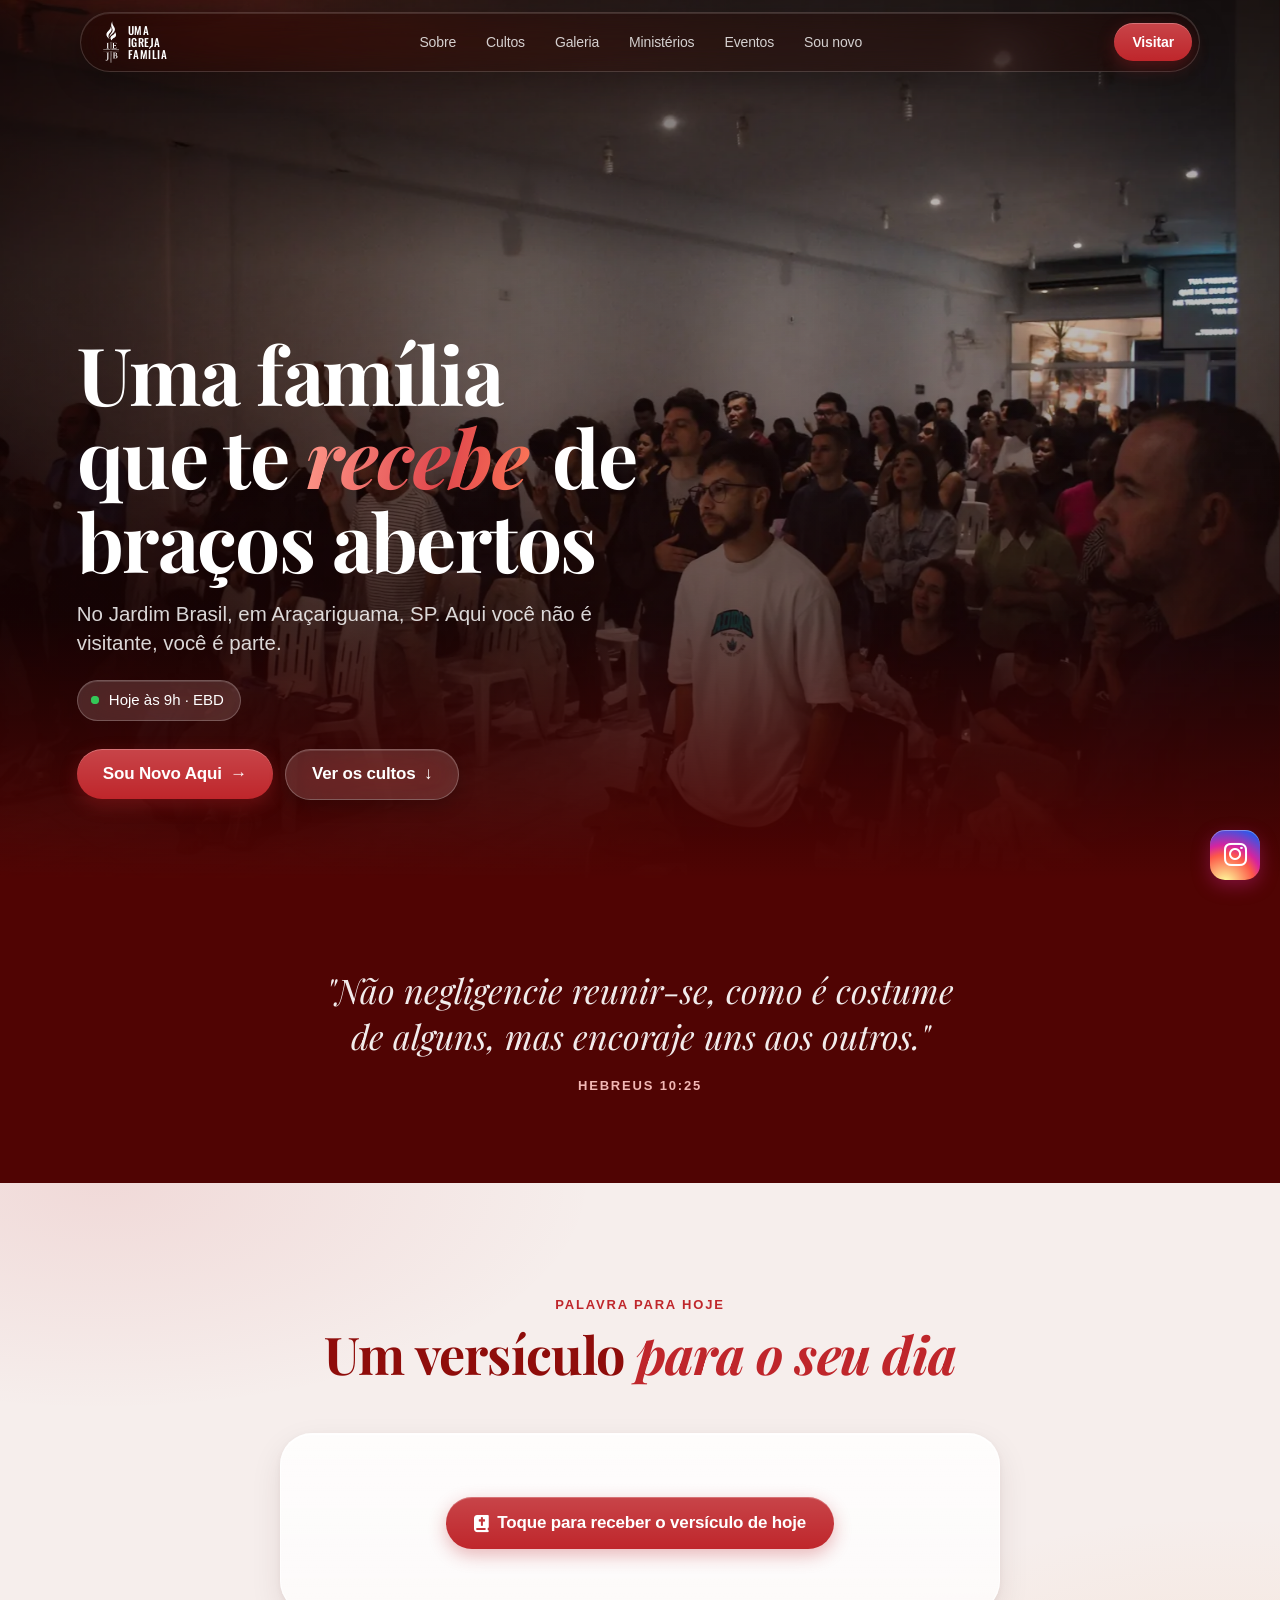
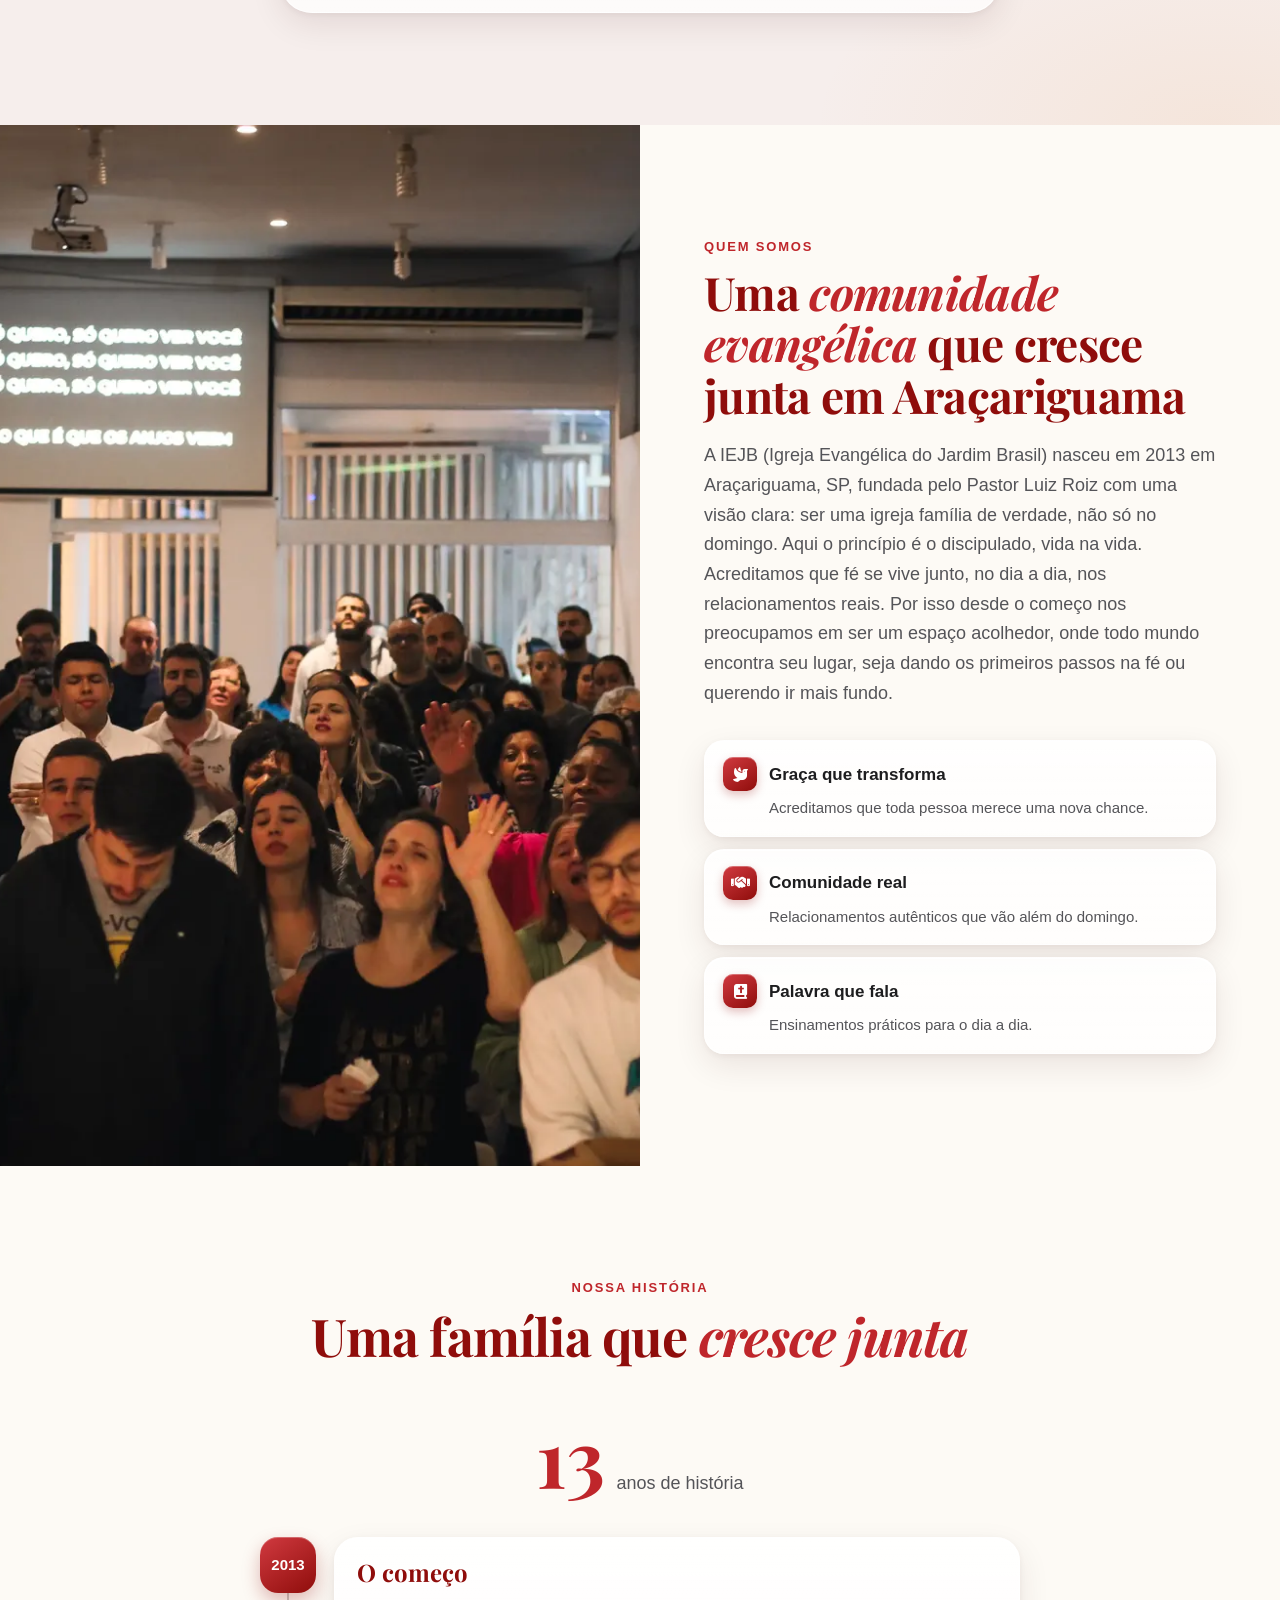
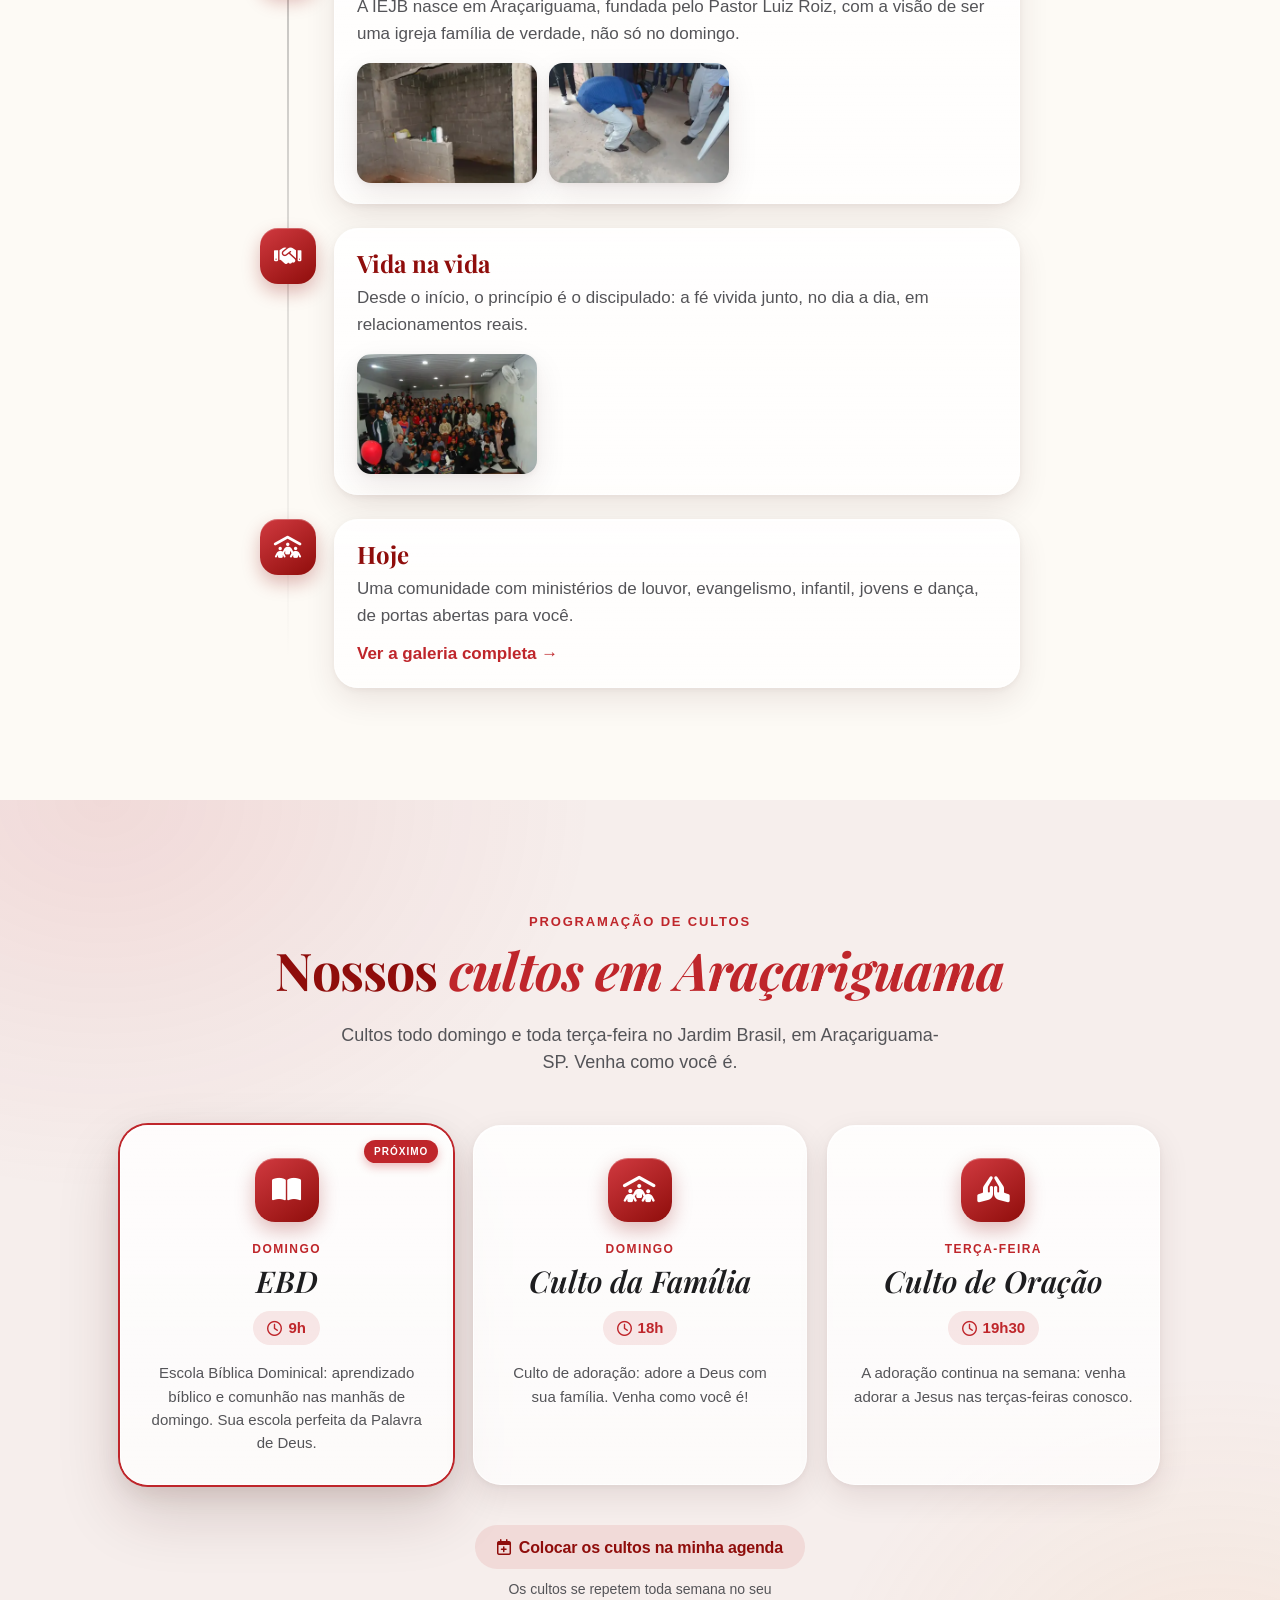
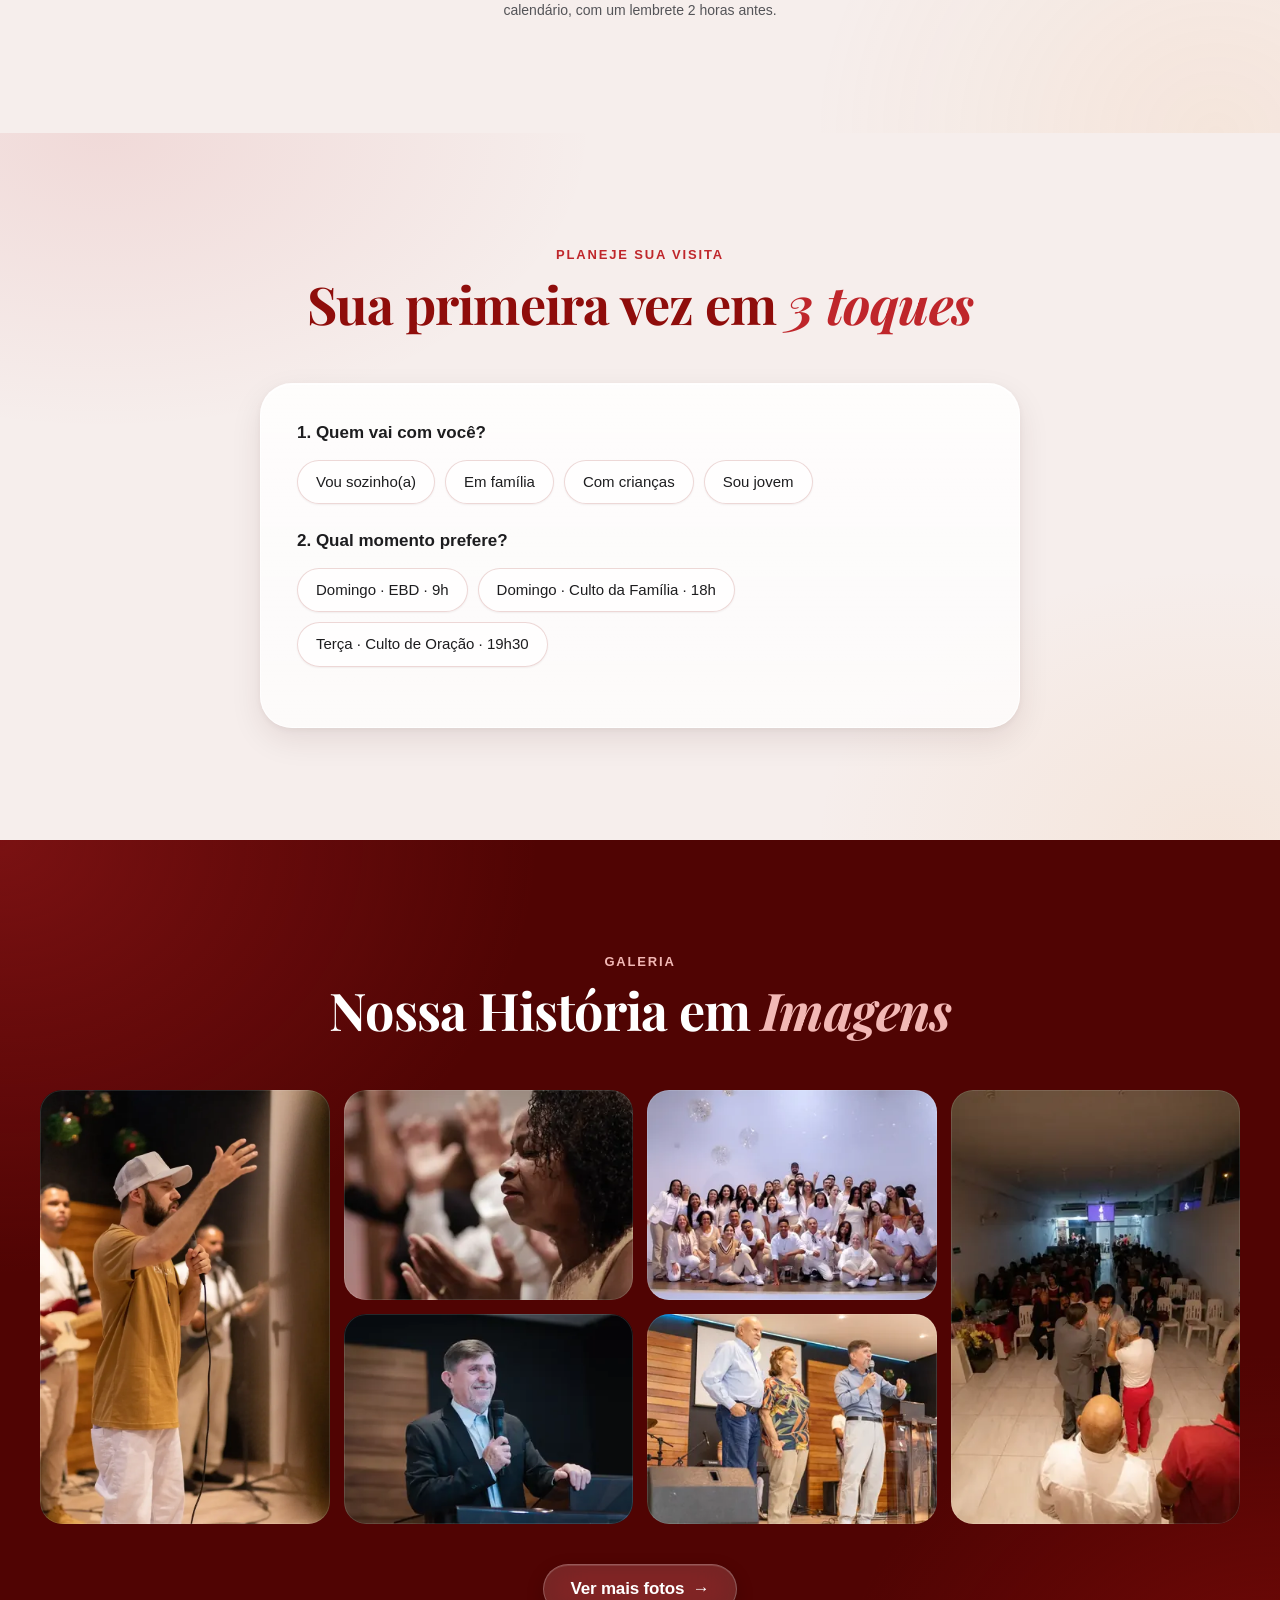
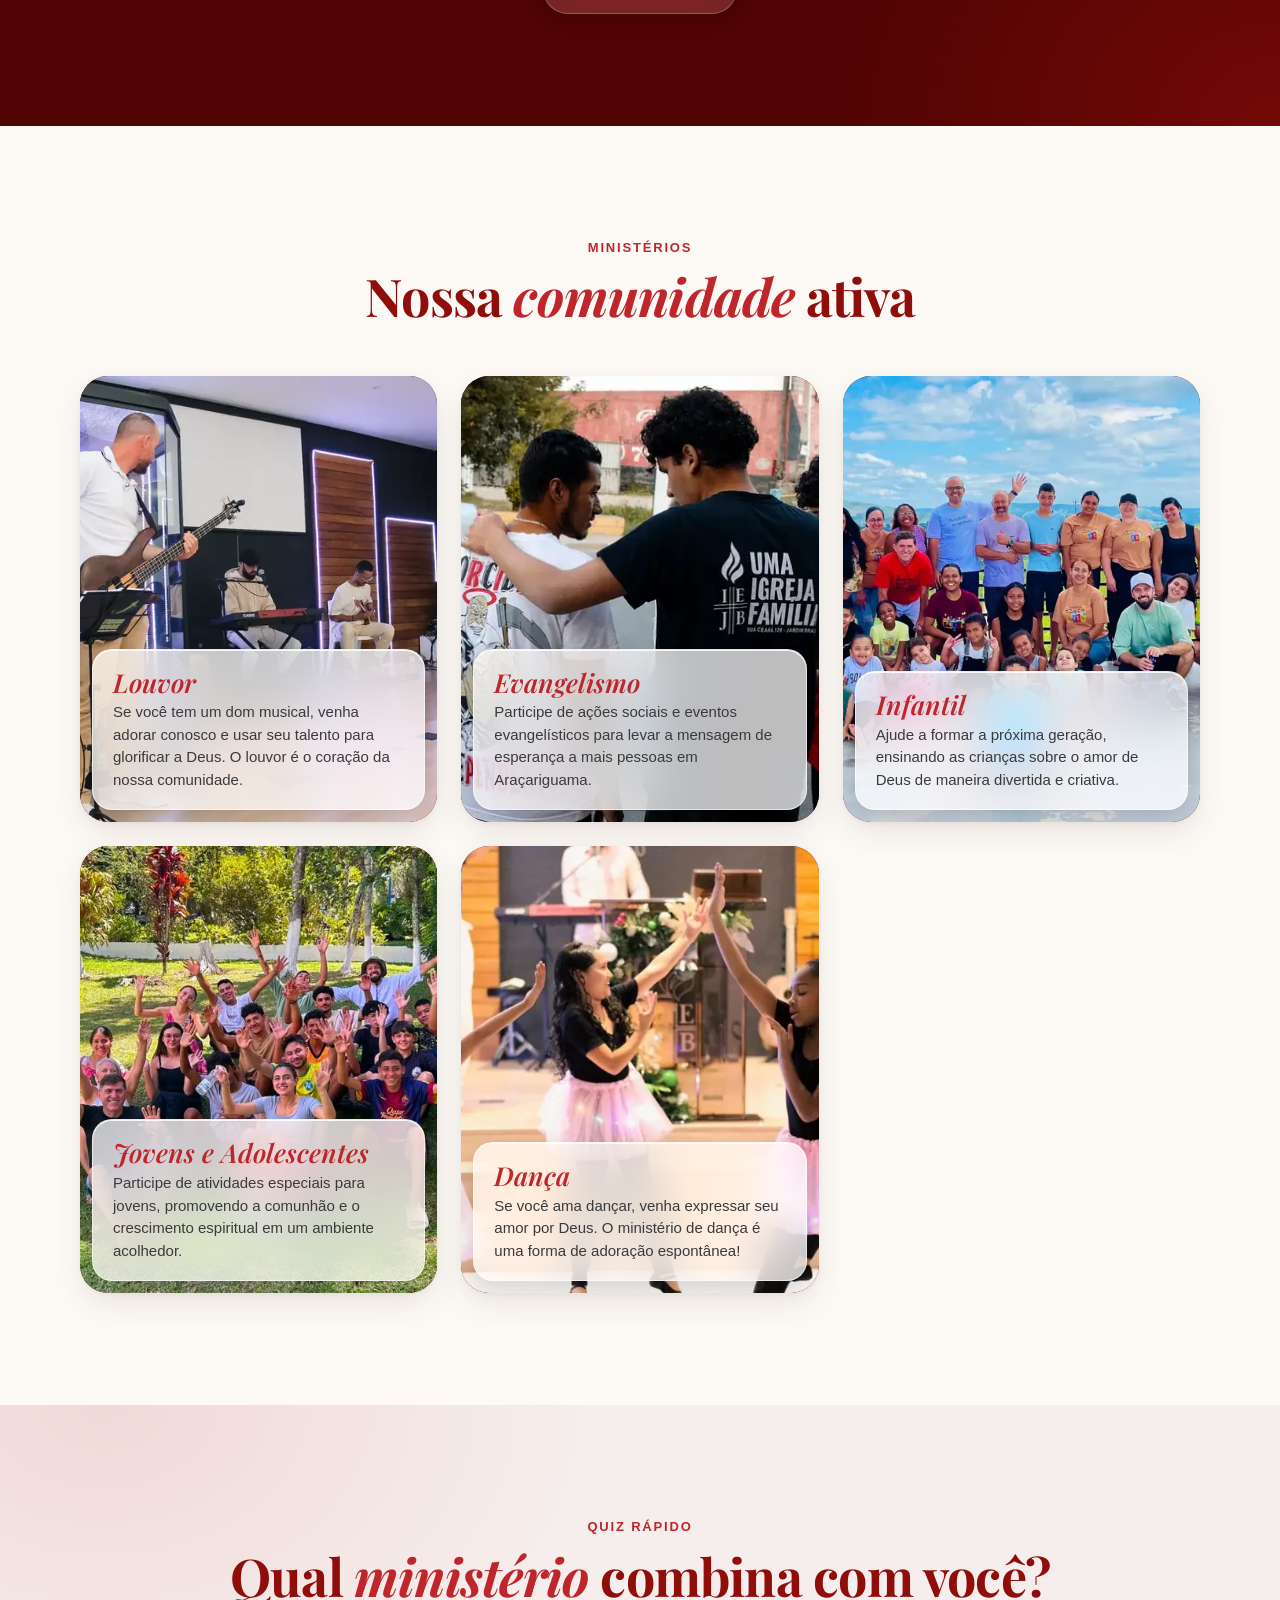
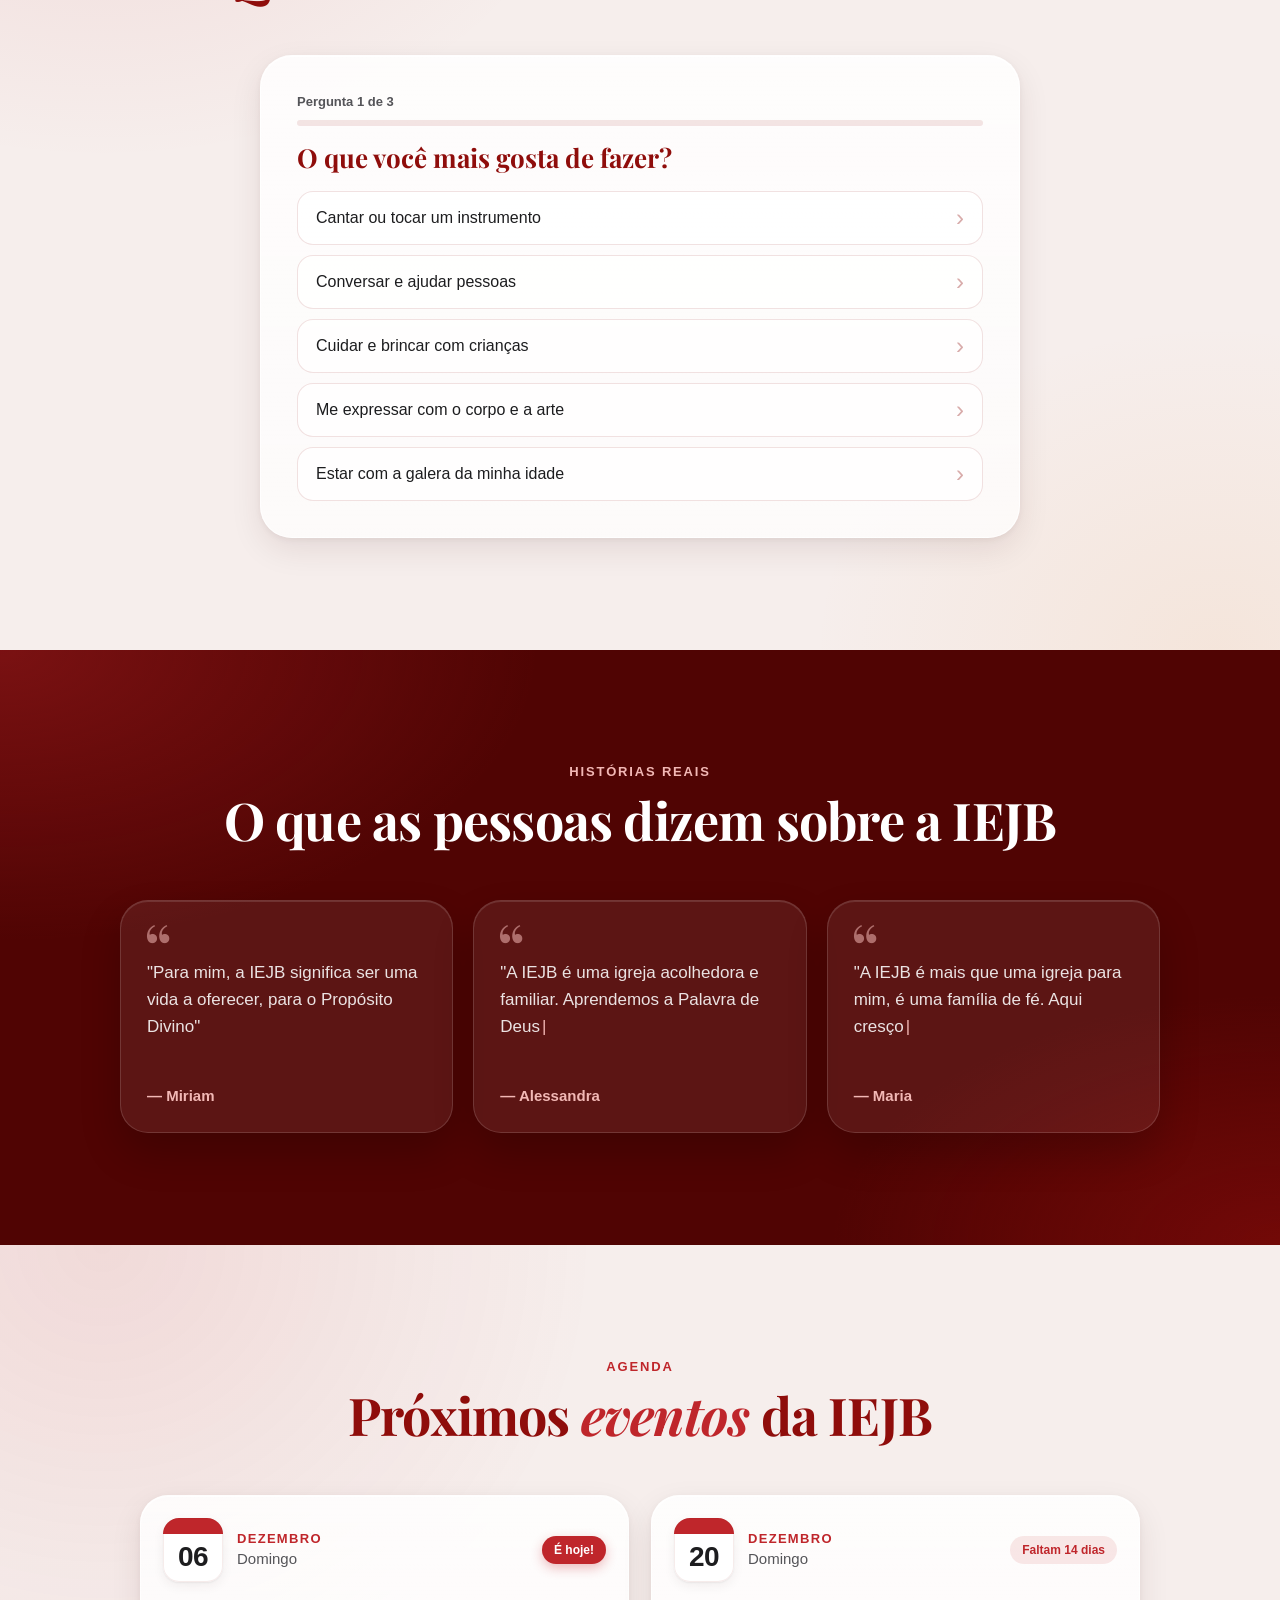
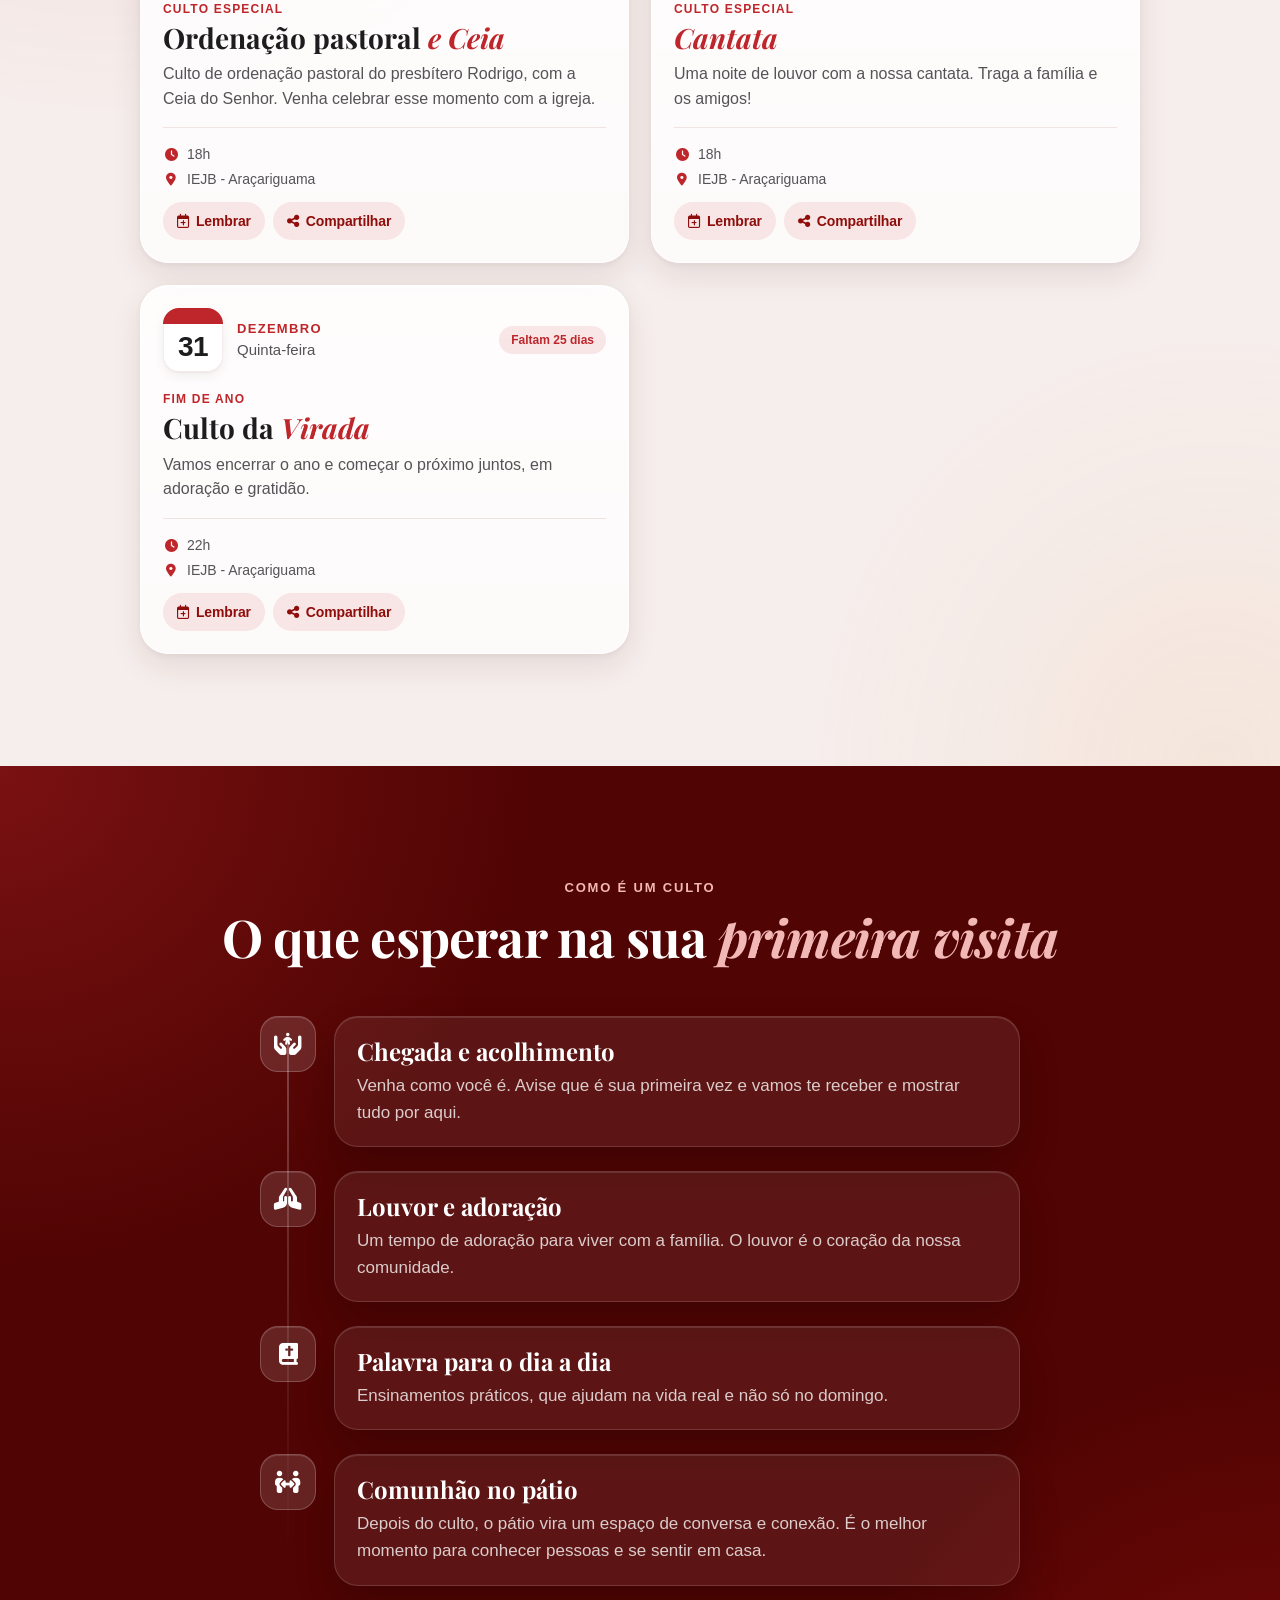
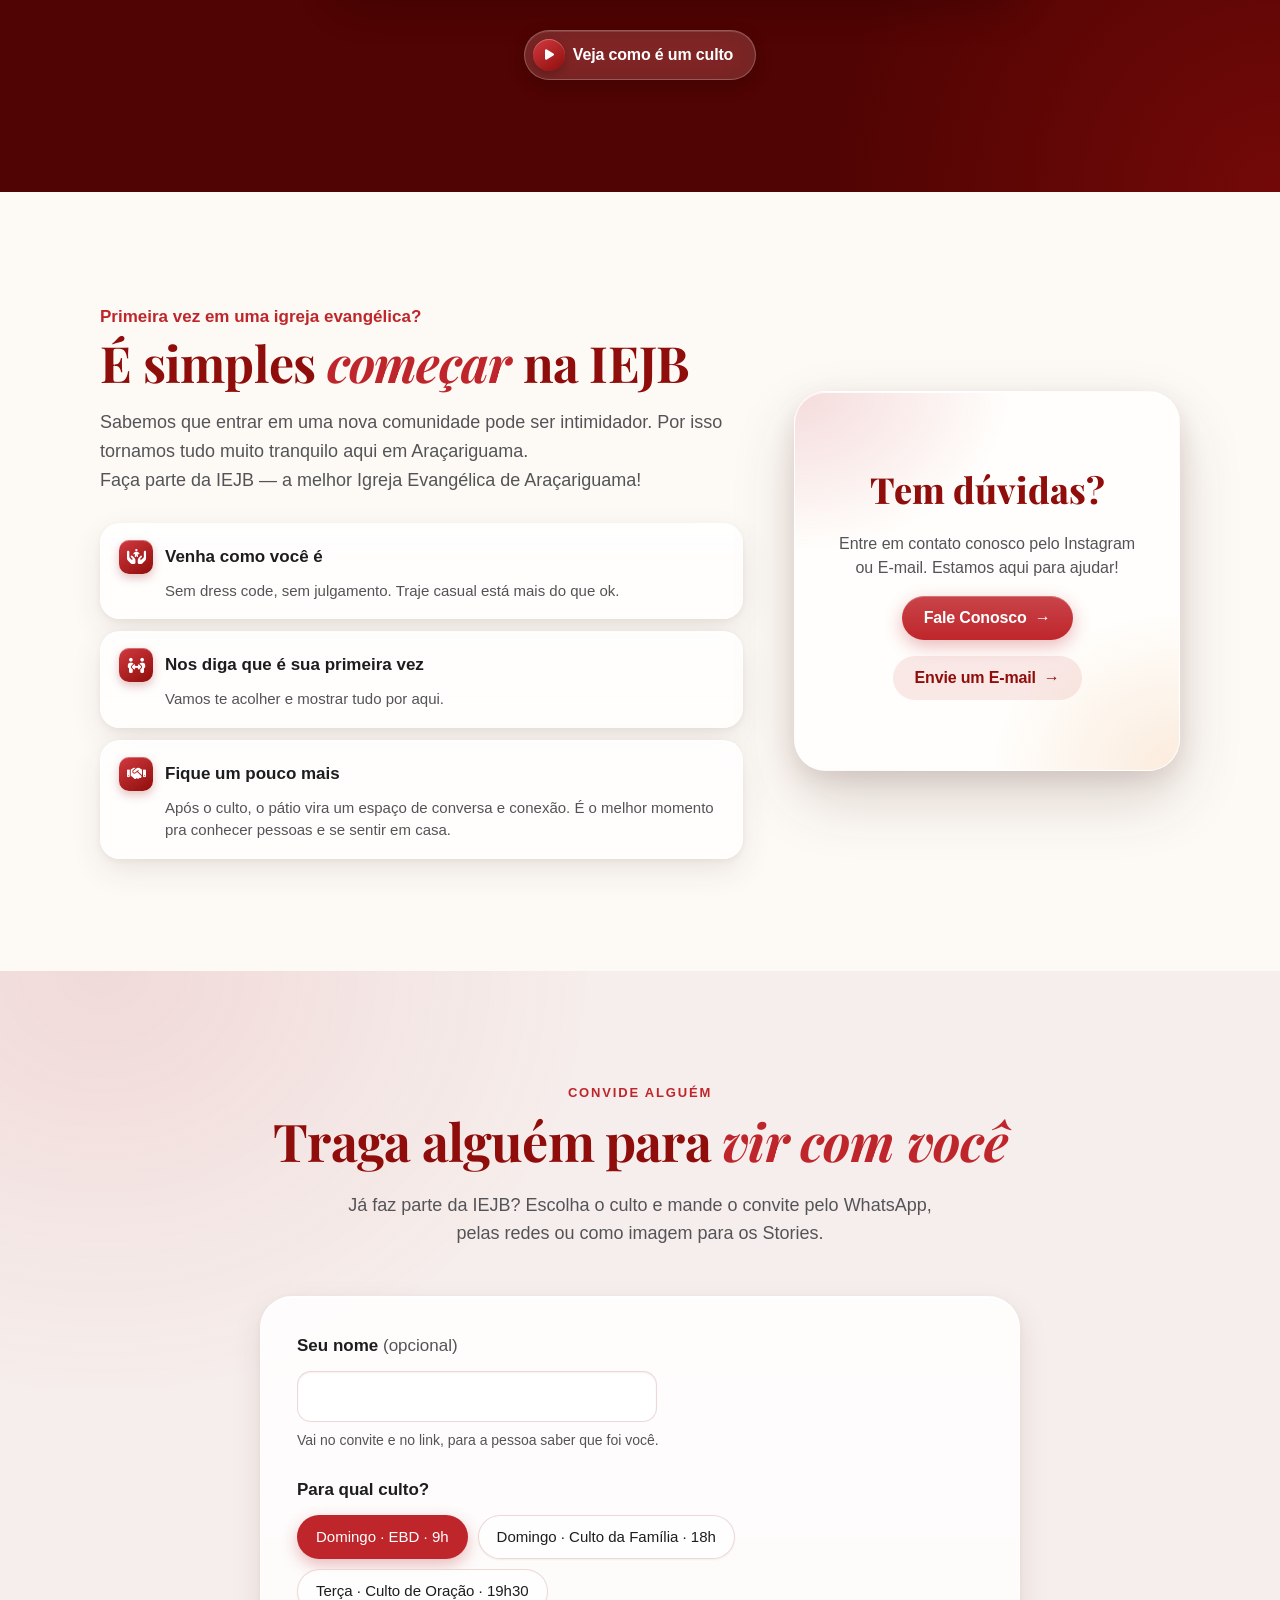
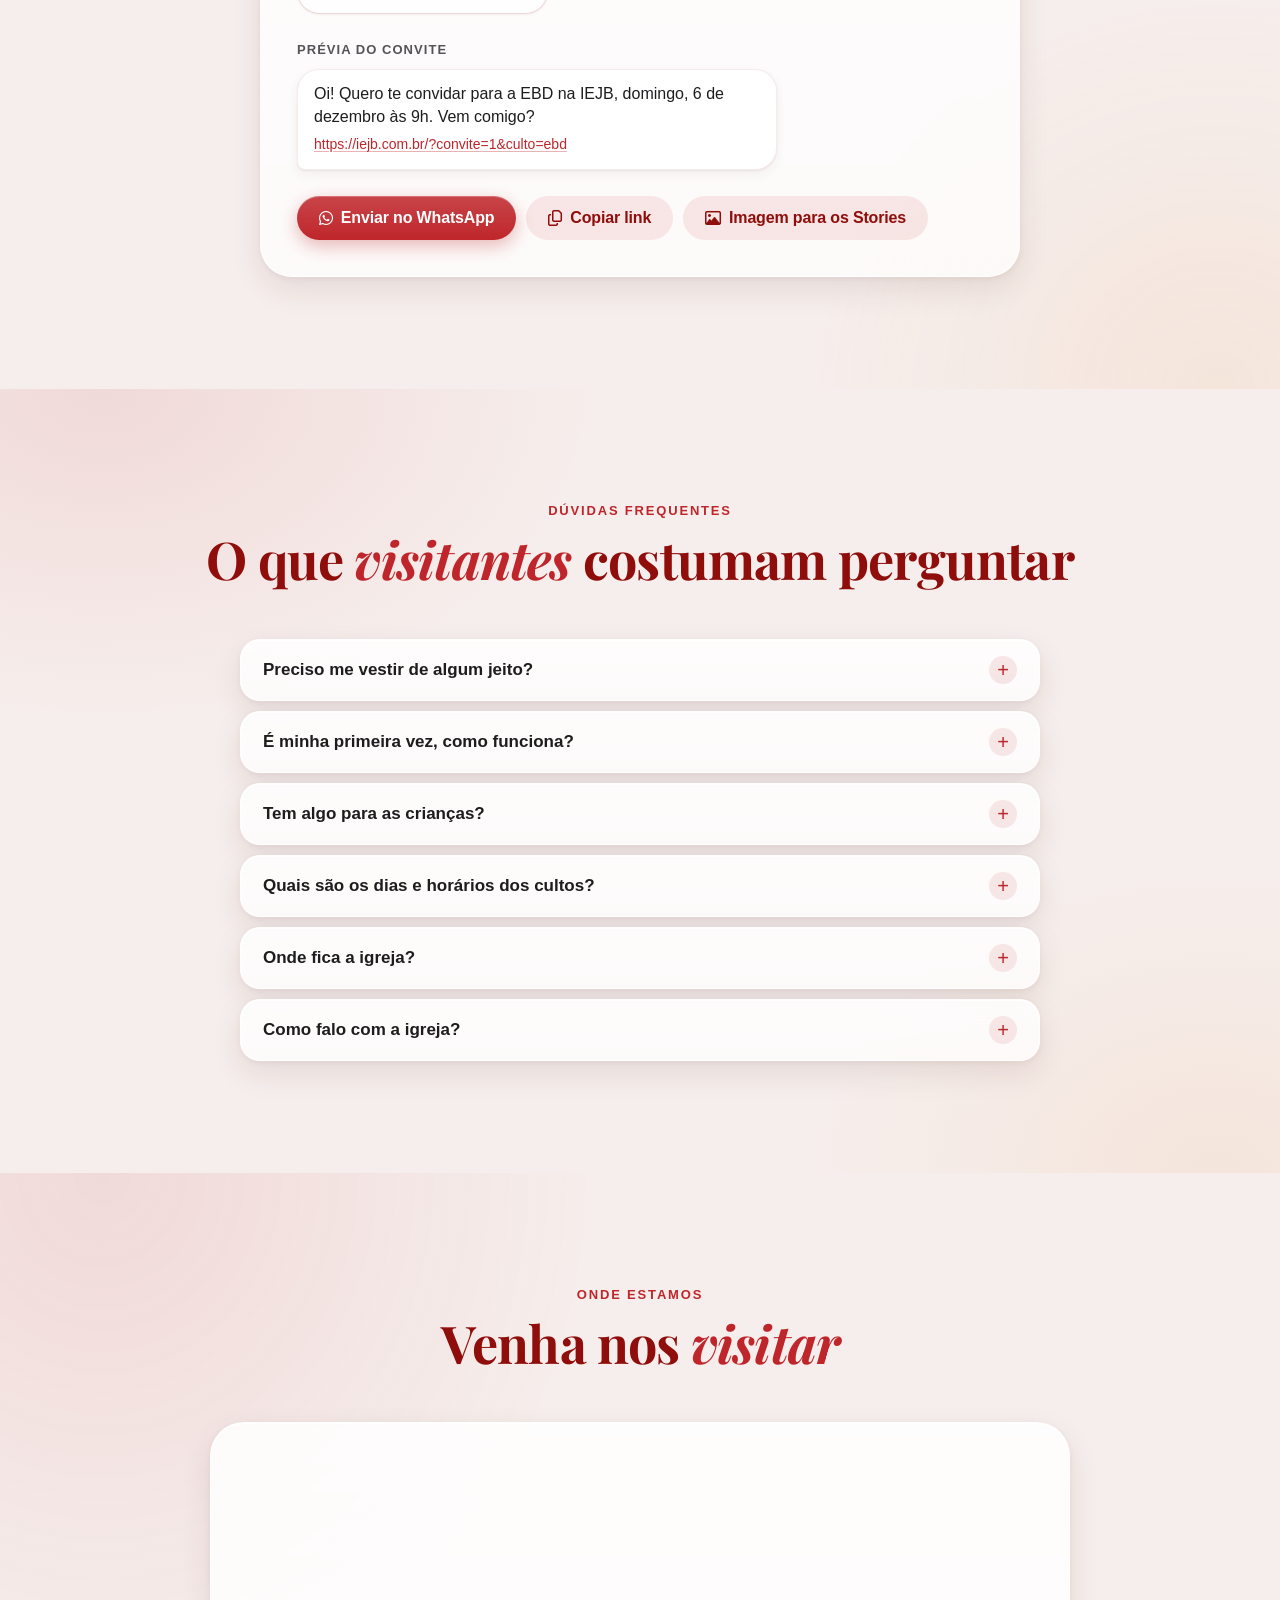
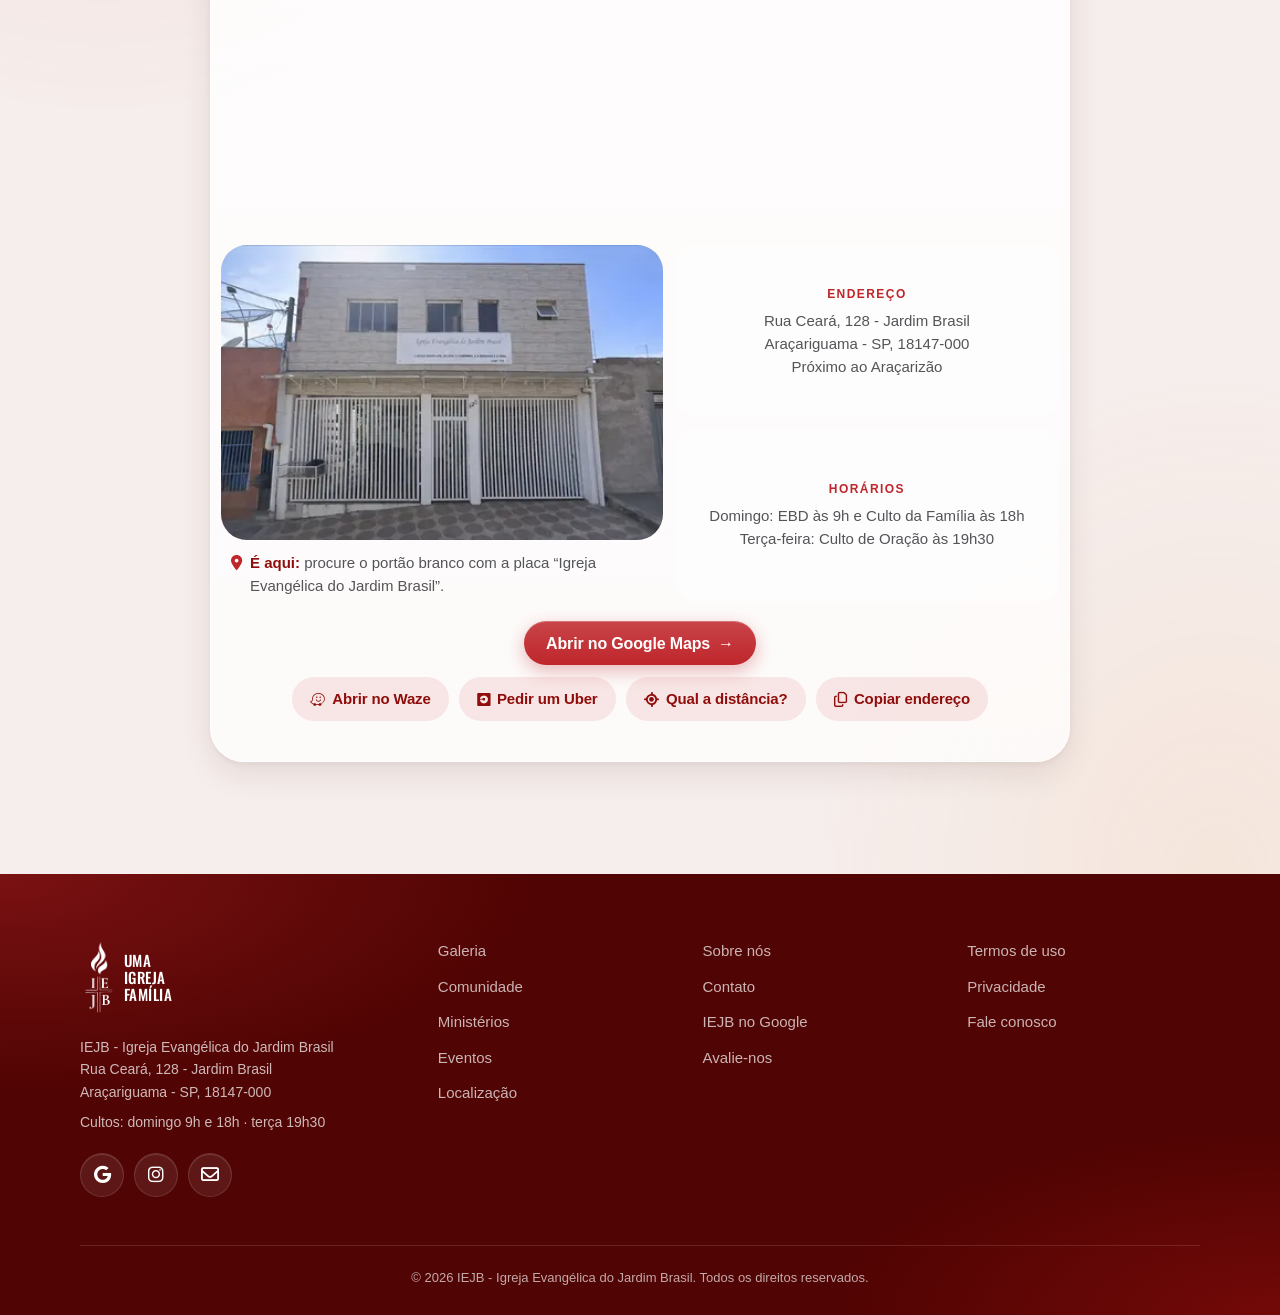
==== commit 422c8f64: "feat: eventos de dezembro na agenda Ordenação pastoral do presbítero Rodrigo com Ceia (06/12, 18h), " ====
--- a/index.html
+++ b/index.html
@@ -470,6 +470,66 @@
                         </div>
                     </div>
                     -->
+                    <div class="eventos-grid reveal" data-data="2026-12-06">
+                        <div class="data">
+                            <p class="data-dia">06</p>
+                            <div class="dia">
+                                <p class="data-mes">Dezembro</p>
+                                <p class="data-semana">Domingo</p>
+                            </div>
+                        </div>
+                        <div class="textos">
+                            <p class="evento-categoria">Culto especial</p>
+                            <h4>Ordenação pastoral <strong>e Ceia</strong></h4>
+                            <p>Culto de ordenação pastoral do presbítero Rodrigo, com a Ceia do Senhor. Venha celebrar esse momento com a igreja.</p>
+                        </div>
+                        <div class="horario-localizacao">
+                            <div class="horario">
+                                <p><i class="fa-solid fa-clock" aria-hidden="true"></i>18h</p>
+                                <p><i class="fa-solid fa-location-dot" aria-hidden="true"></i>IEJB - Araçariguama</p>
+                            </div>
+                        </div>
+                    </div>
+                    <div class="eventos-grid reveal" data-data="2026-12-20" data-imagem="images/pag-galeria/cantata-25/cantata25-03.webp">
+                        <div class="data">
+                            <p class="data-dia">20</p>
+                            <div class="dia">
+                                <p class="data-mes">Dezembro</p>
+                                <p class="data-semana">Domingo</p>
+                            </div>
+                        </div>
+                        <div class="textos">
+                            <p class="evento-categoria">Culto especial</p>
+                            <h4><strong>Cantata</strong></h4>
+                            <p>Uma noite de louvor com a nossa cantata. Traga a família e os amigos!</p>
+                        </div>
+                        <div class="horario-localizacao">
+                            <div class="horario">
+                                <p><i class="fa-solid fa-clock" aria-hidden="true"></i>18h</p>
+                                <p><i class="fa-solid fa-location-dot" aria-hidden="true"></i>IEJB - Araçariguama</p>
+                            </div>
+                        </div>
+                    </div>
+                    <div class="eventos-grid reveal" data-data="2026-12-31">
+                        <div class="data">
+                            <p class="data-dia">31</p>
+                            <div class="dia">
+                                <p class="data-mes">Dezembro</p>
+                                <p class="data-semana">Quinta-feira</p>
+                            </div>
+                        </div>
+                        <div class="textos">
+                            <p class="evento-categoria">Fim de ano</p>
+                            <h4>Culto da <strong>Virada</strong></h4>
+                            <p>Vamos encerrar o ano e começar o próximo juntos, em adoração e gratidão.</p>
+                        </div>
+                        <div class="horario-localizacao">
+                            <div class="horario">
+                                <p><i class="fa-solid fa-clock" aria-hidden="true"></i>22h</p>
+                                <p><i class="fa-solid fa-location-dot" aria-hidden="true"></i>IEJB - Araçariguama</p>
+                            </div>
+                        </div>
+                    </div>
                 </div>
             </section>
 
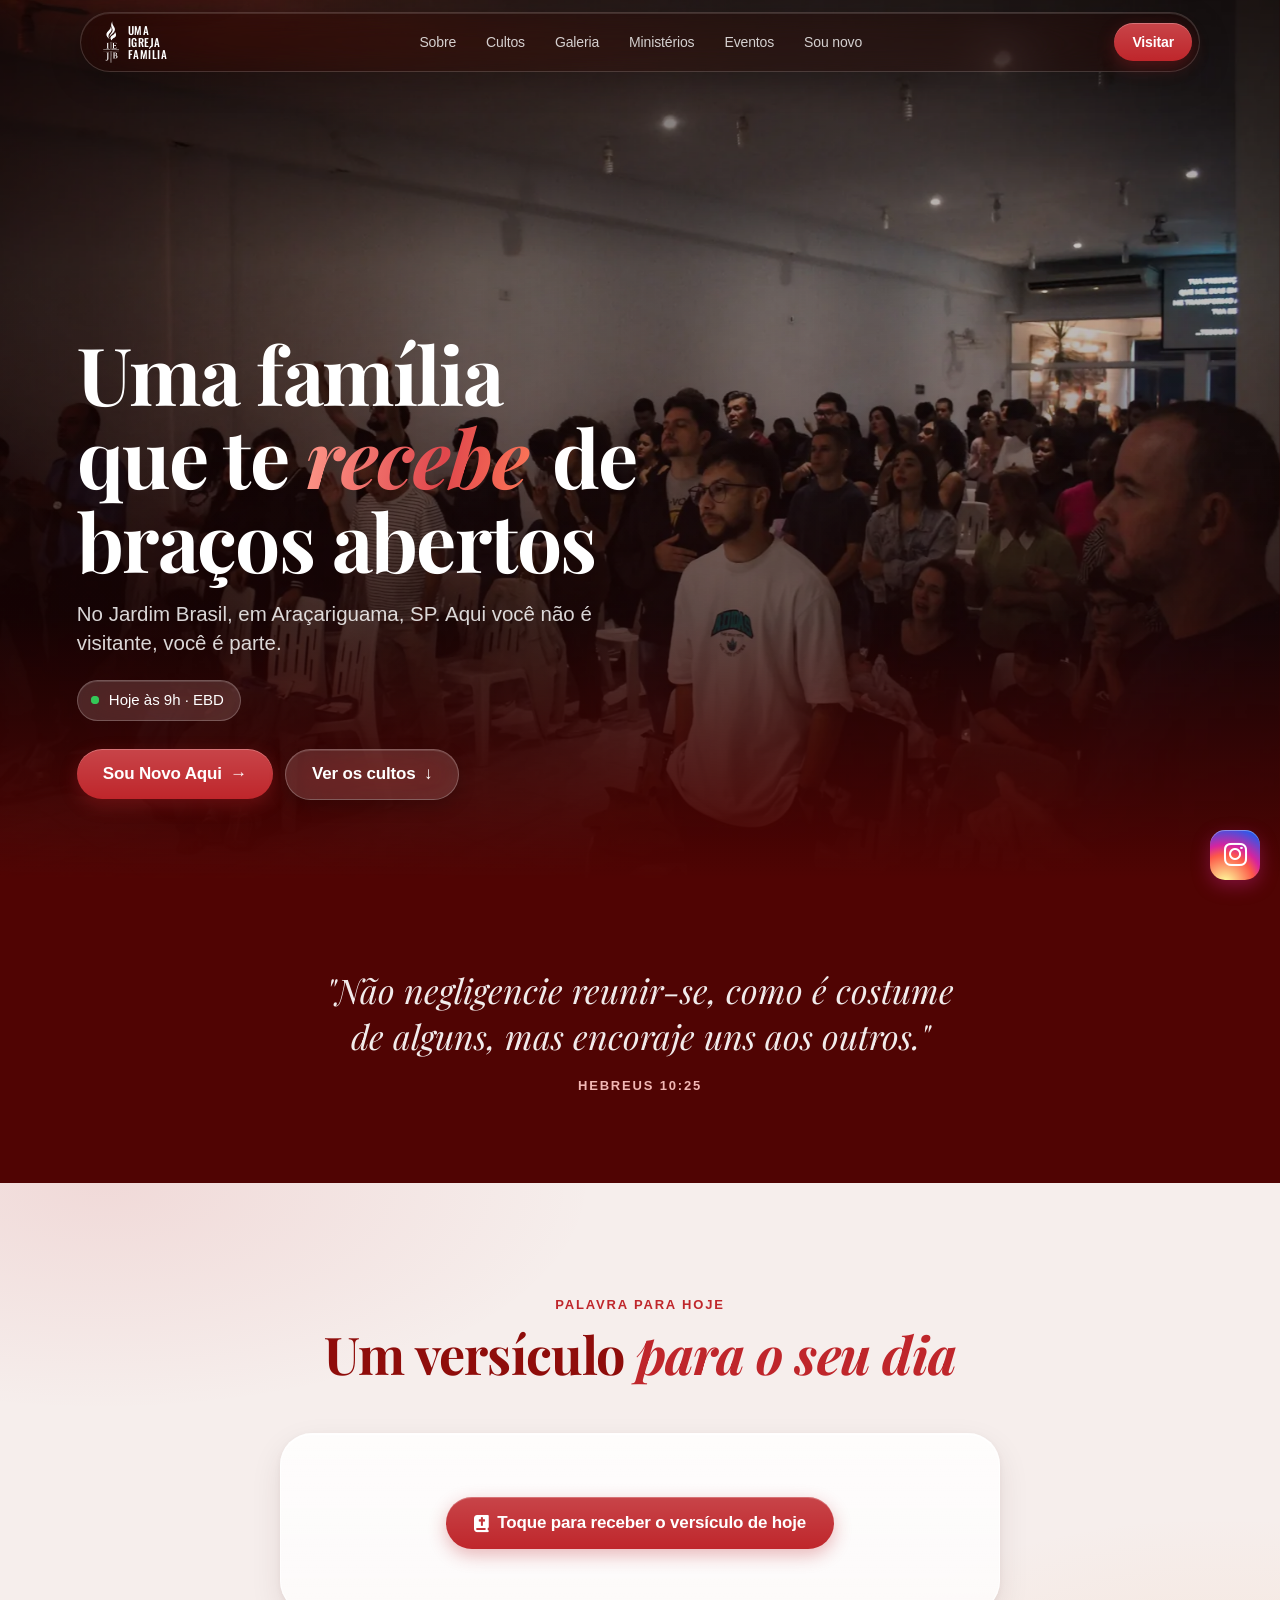
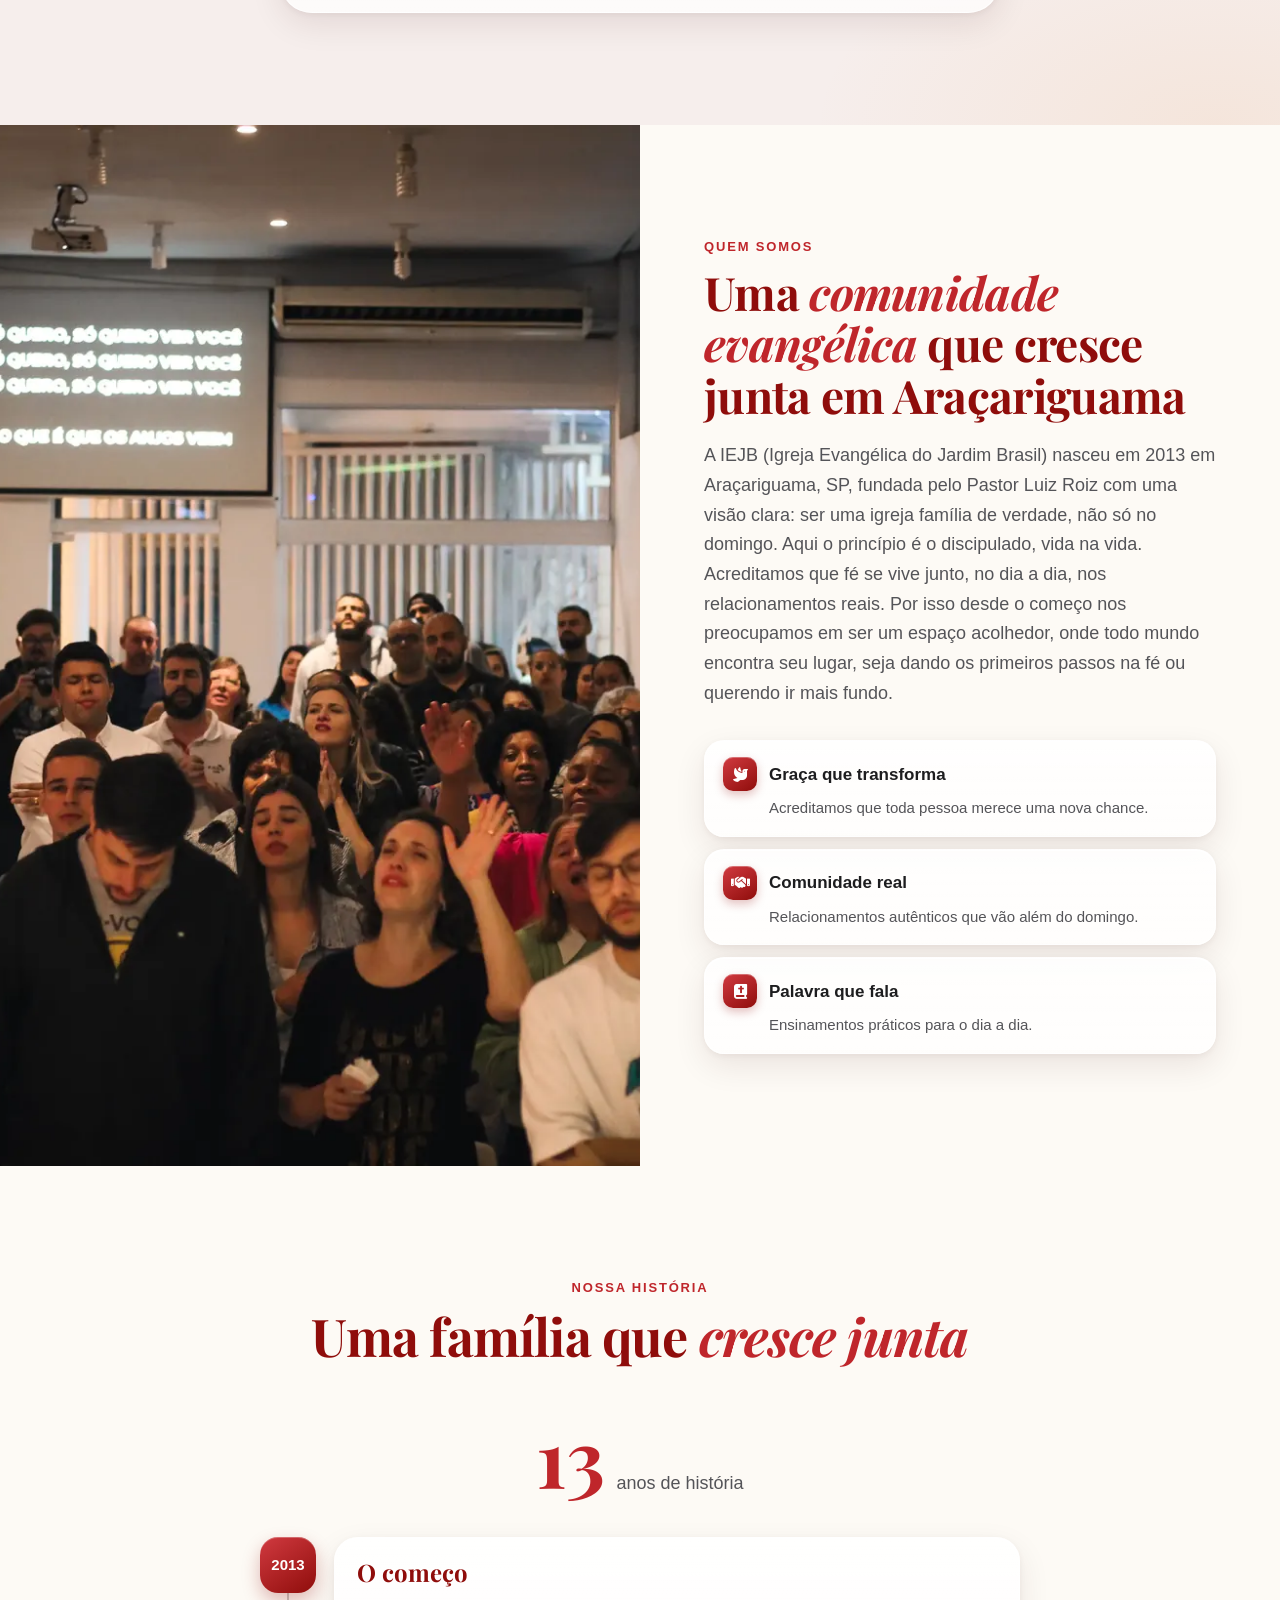
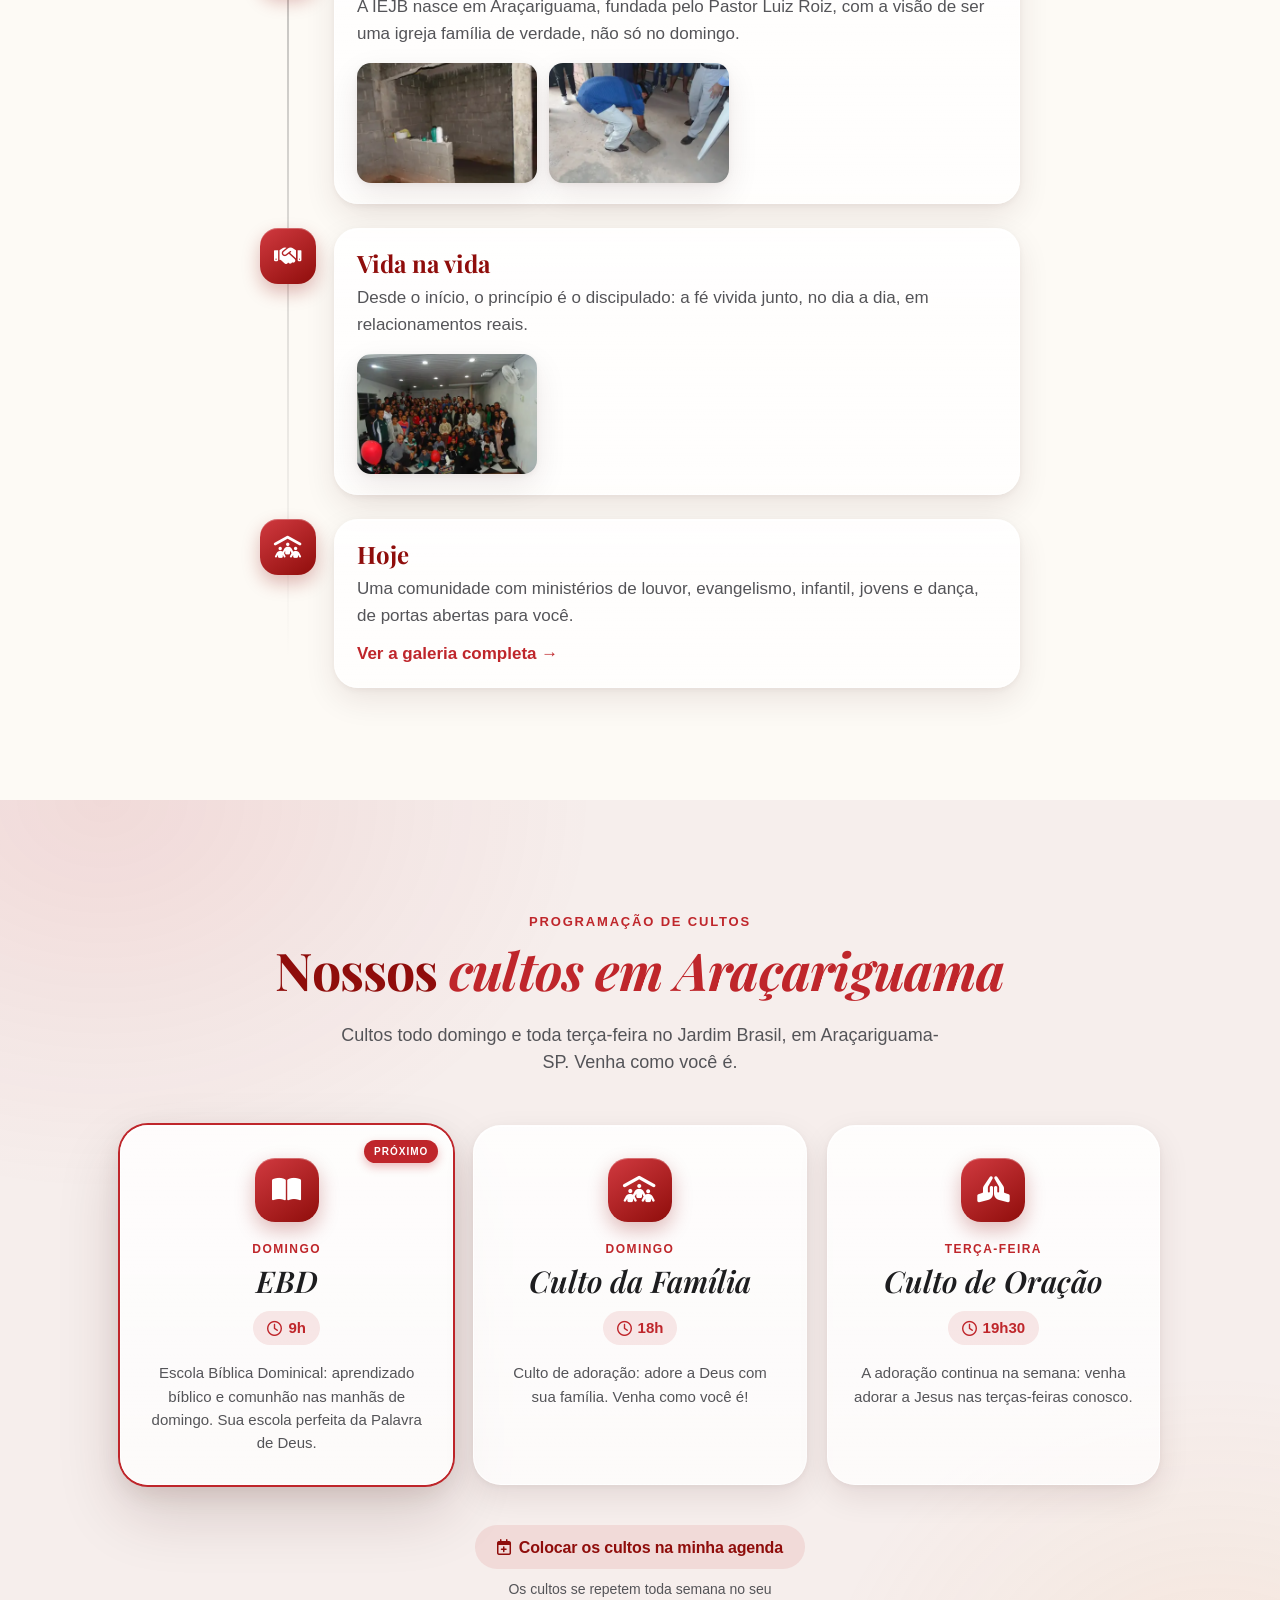
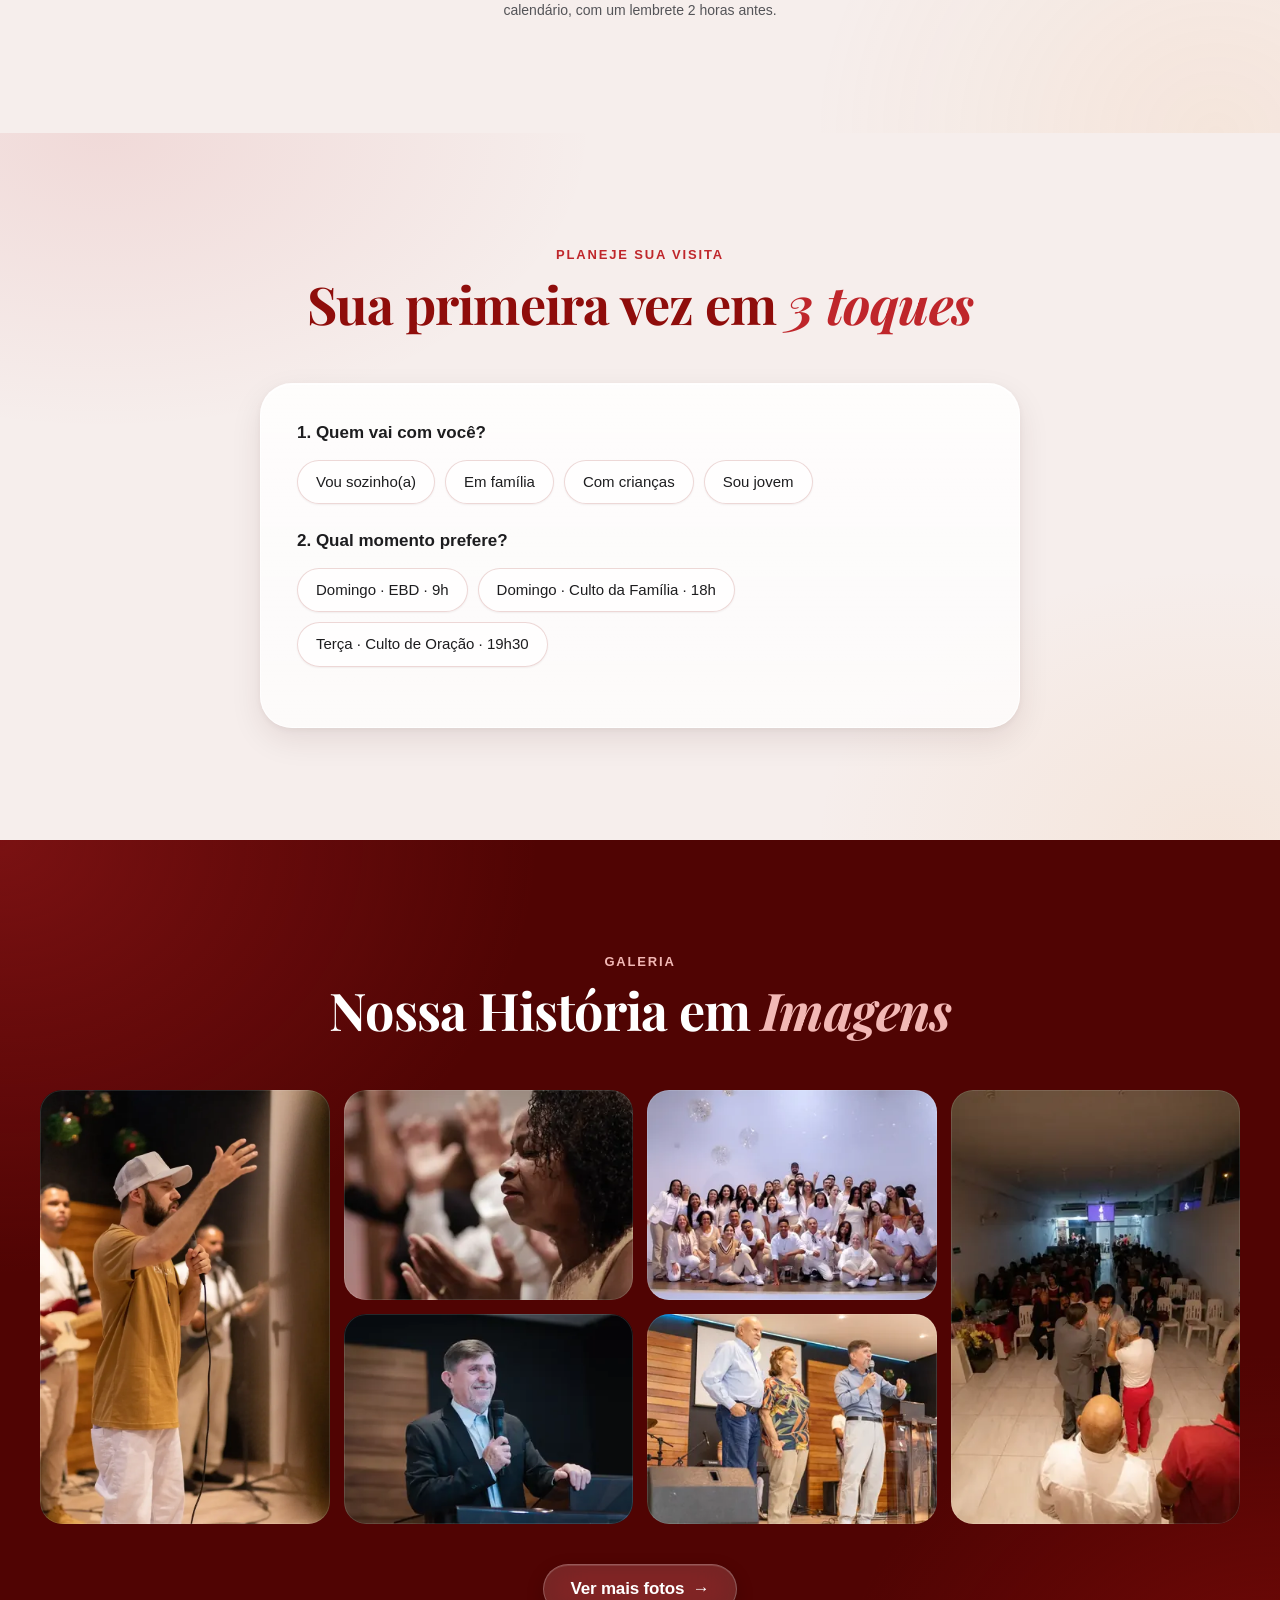
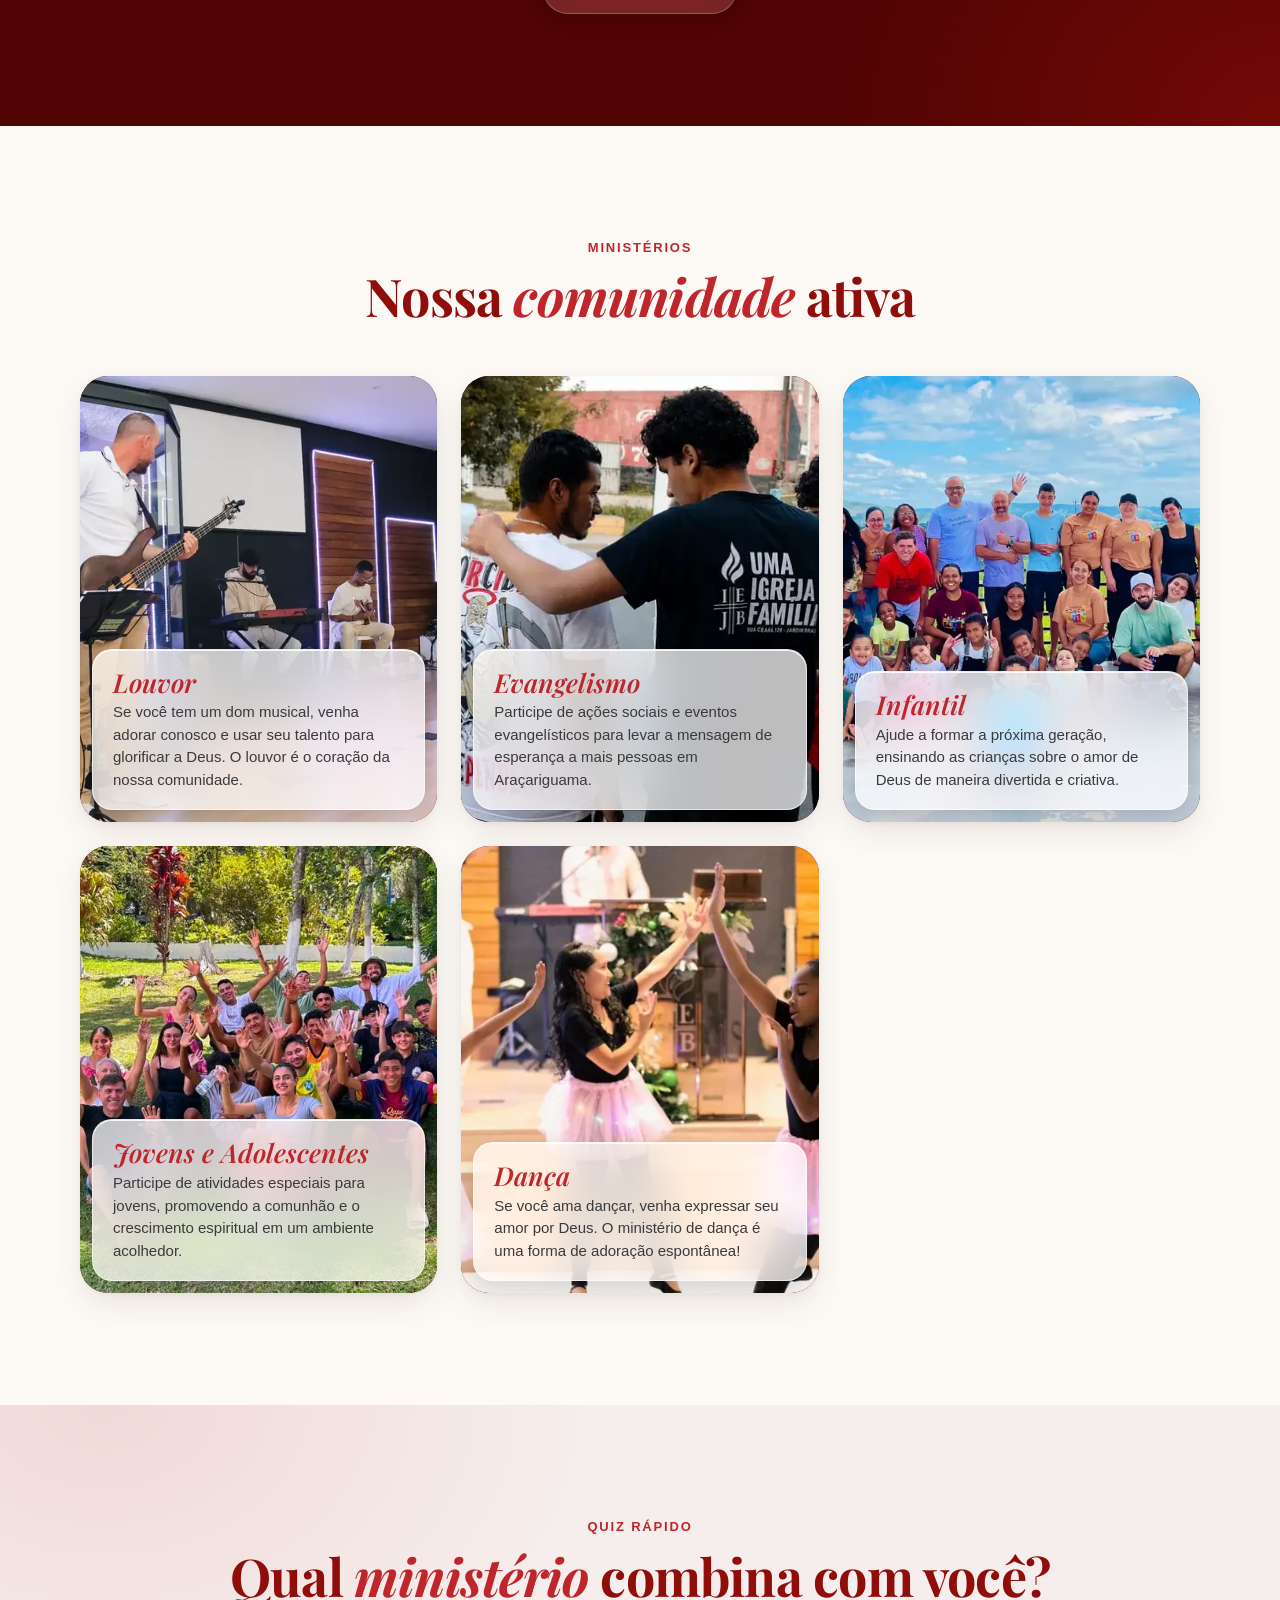
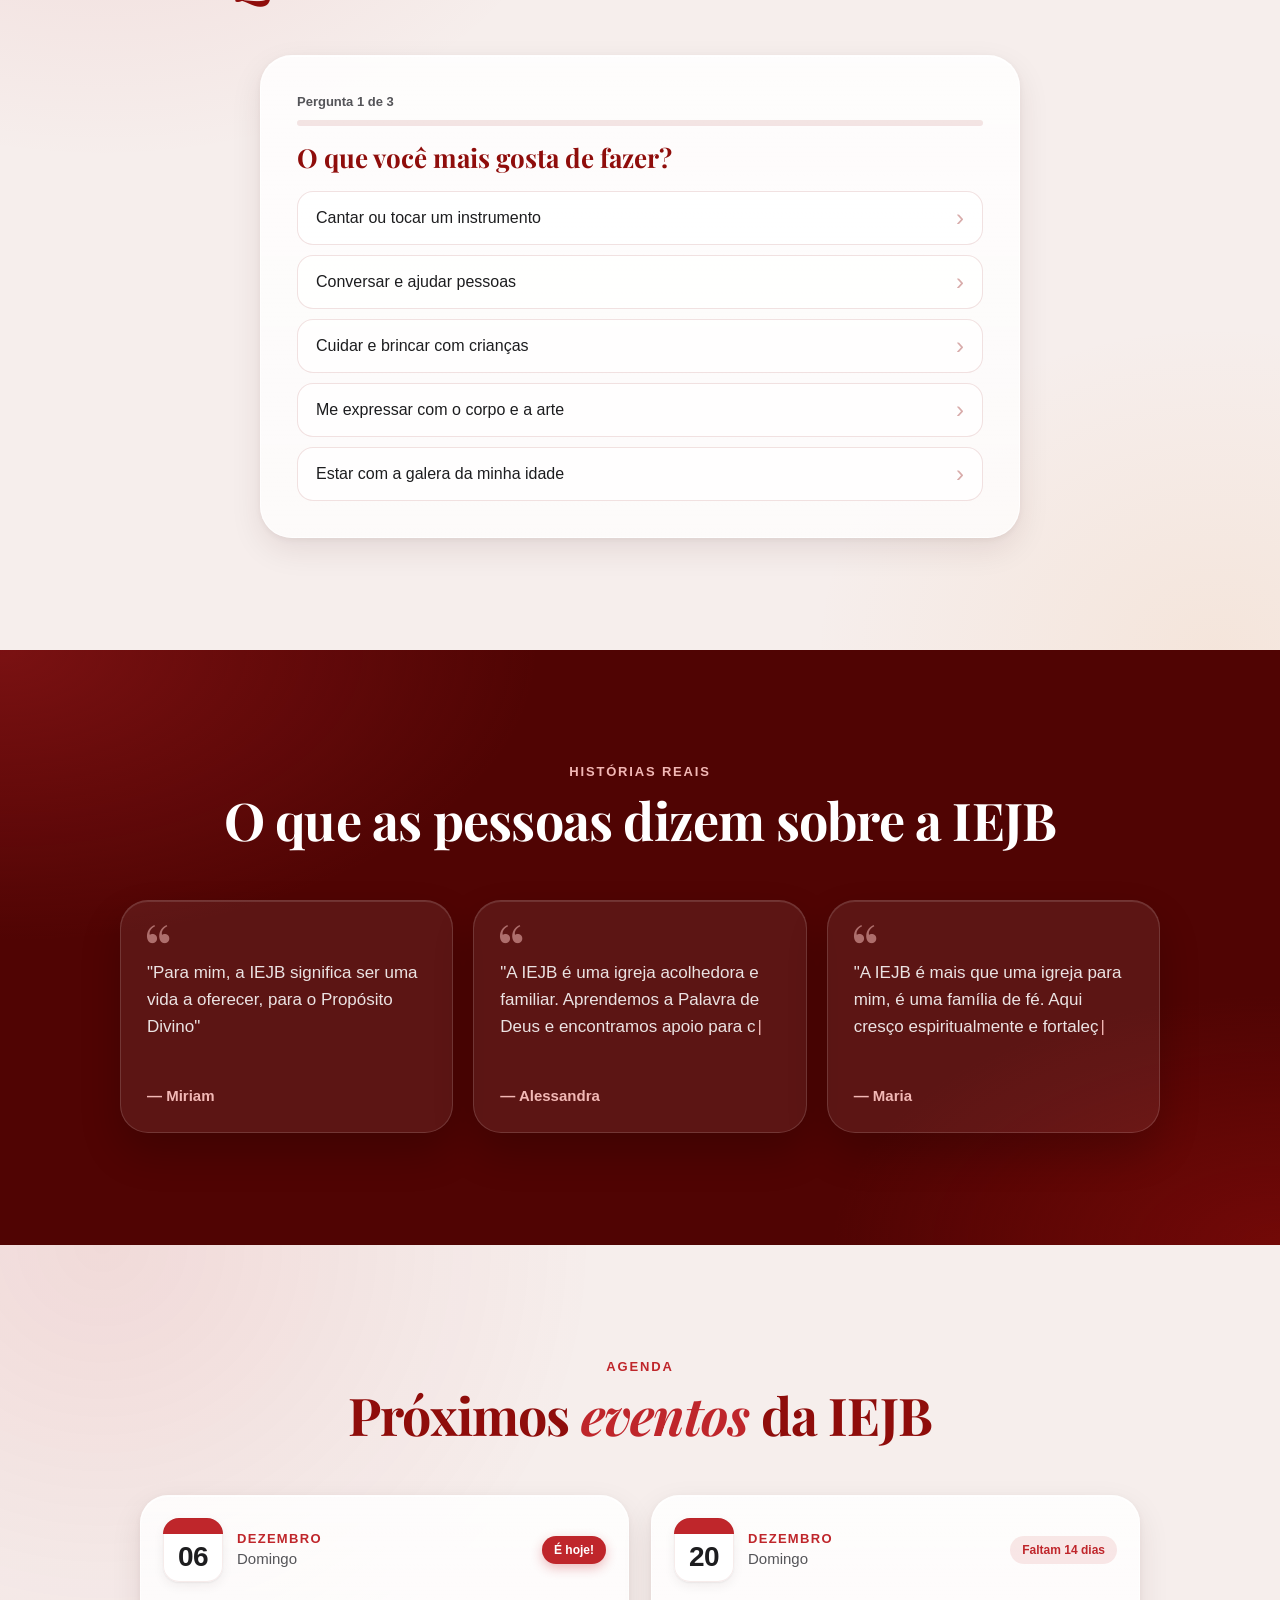
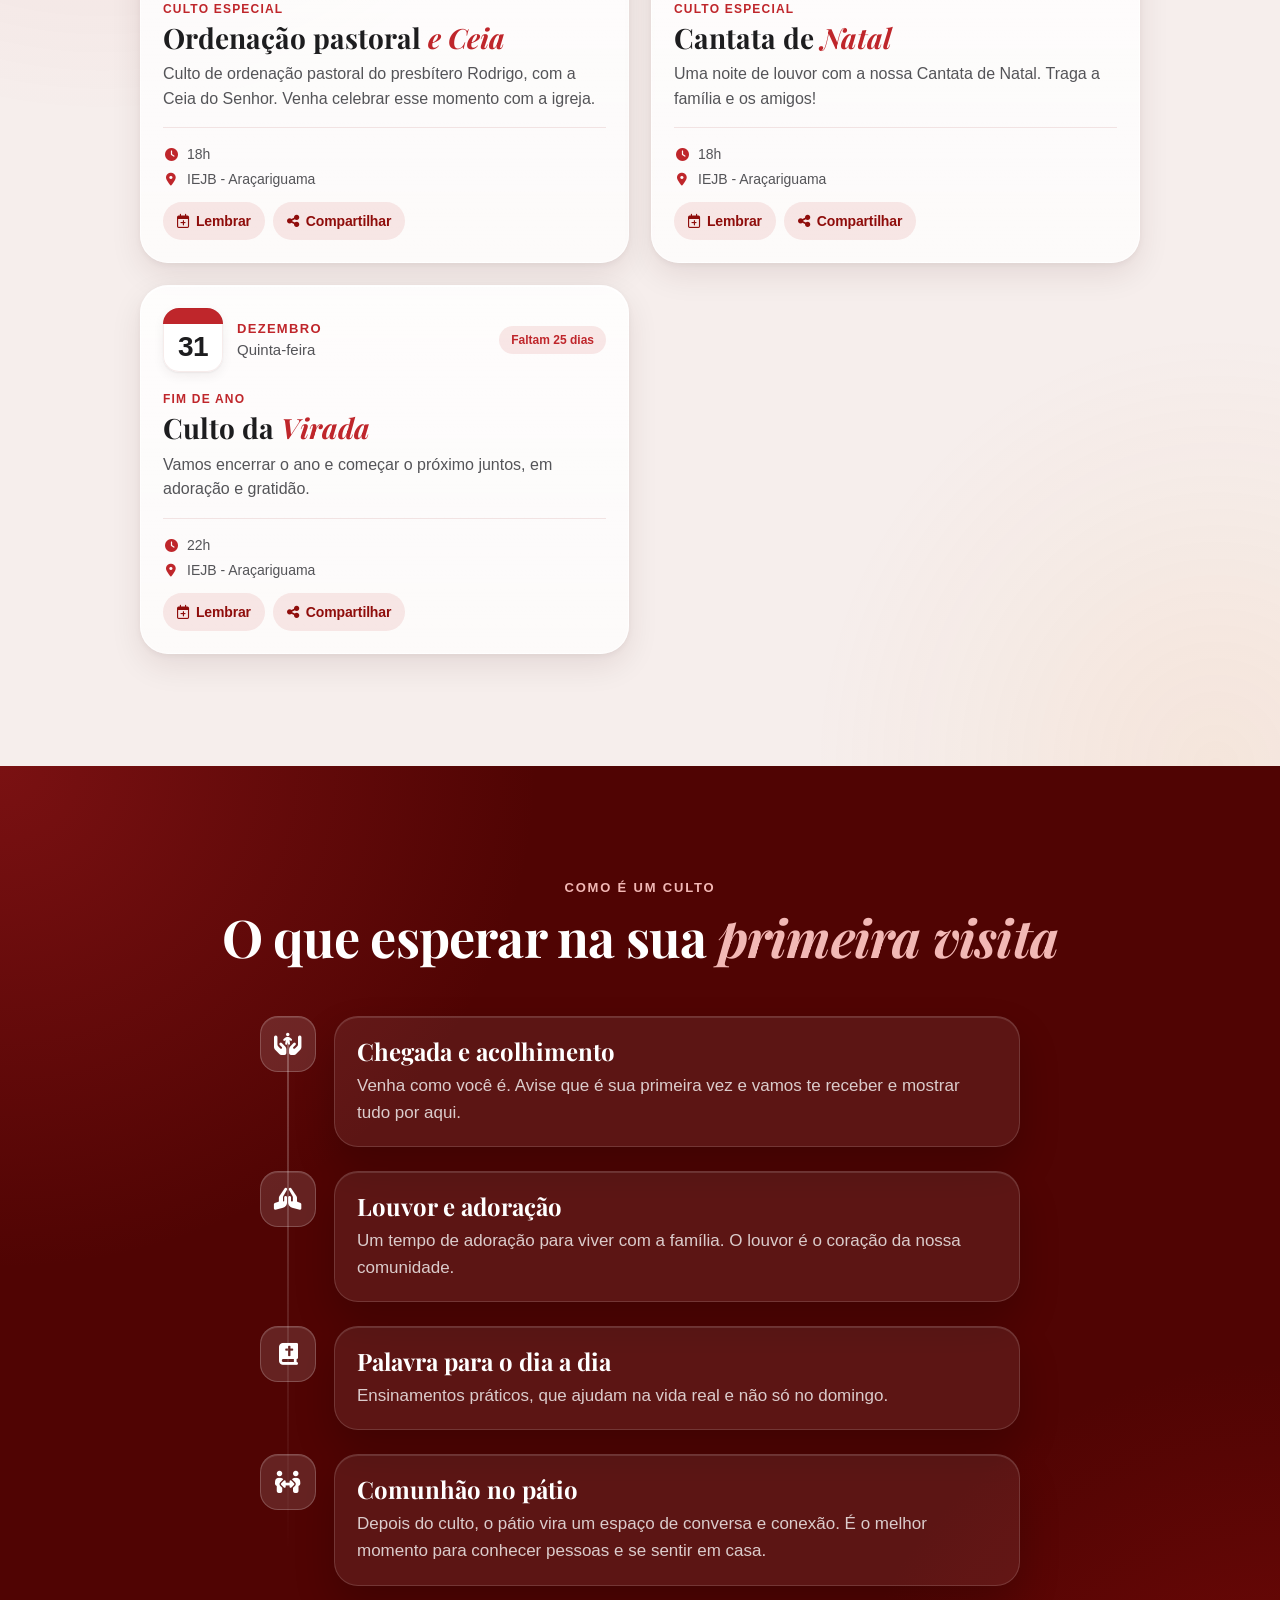
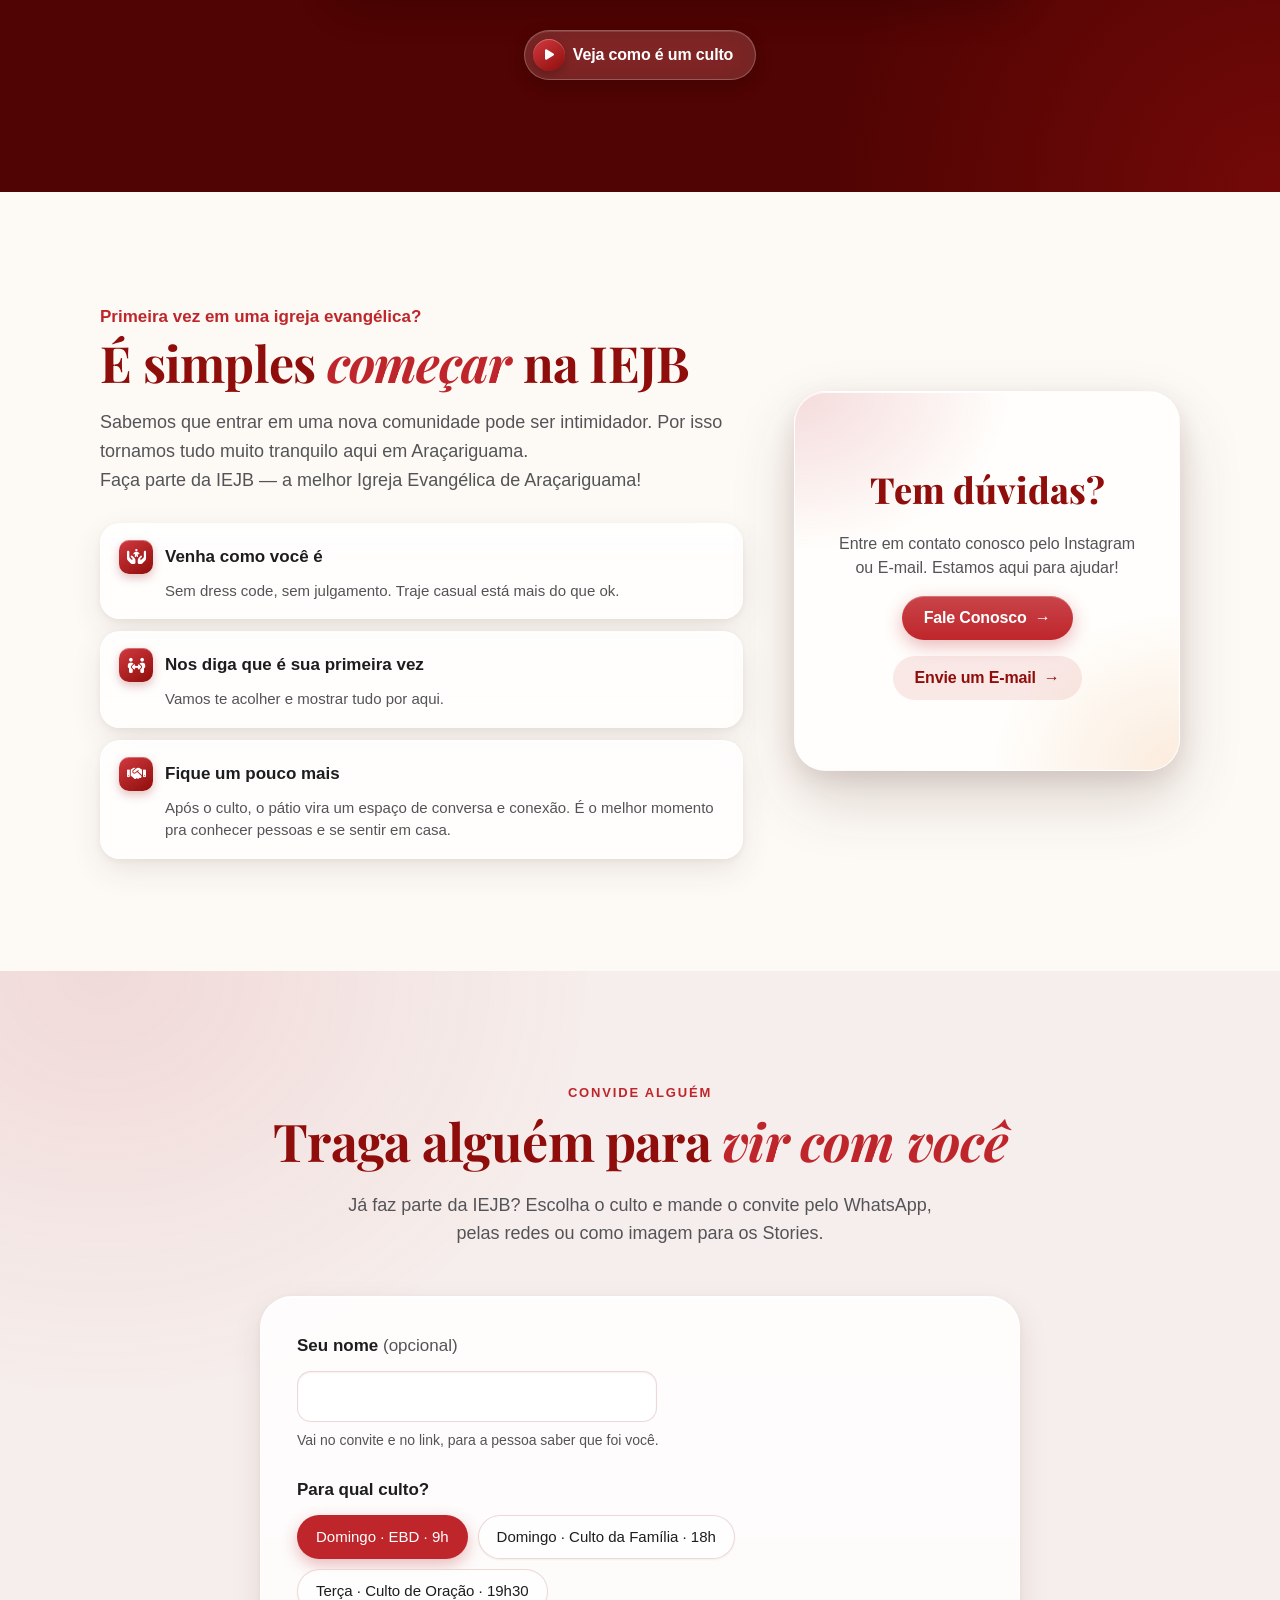
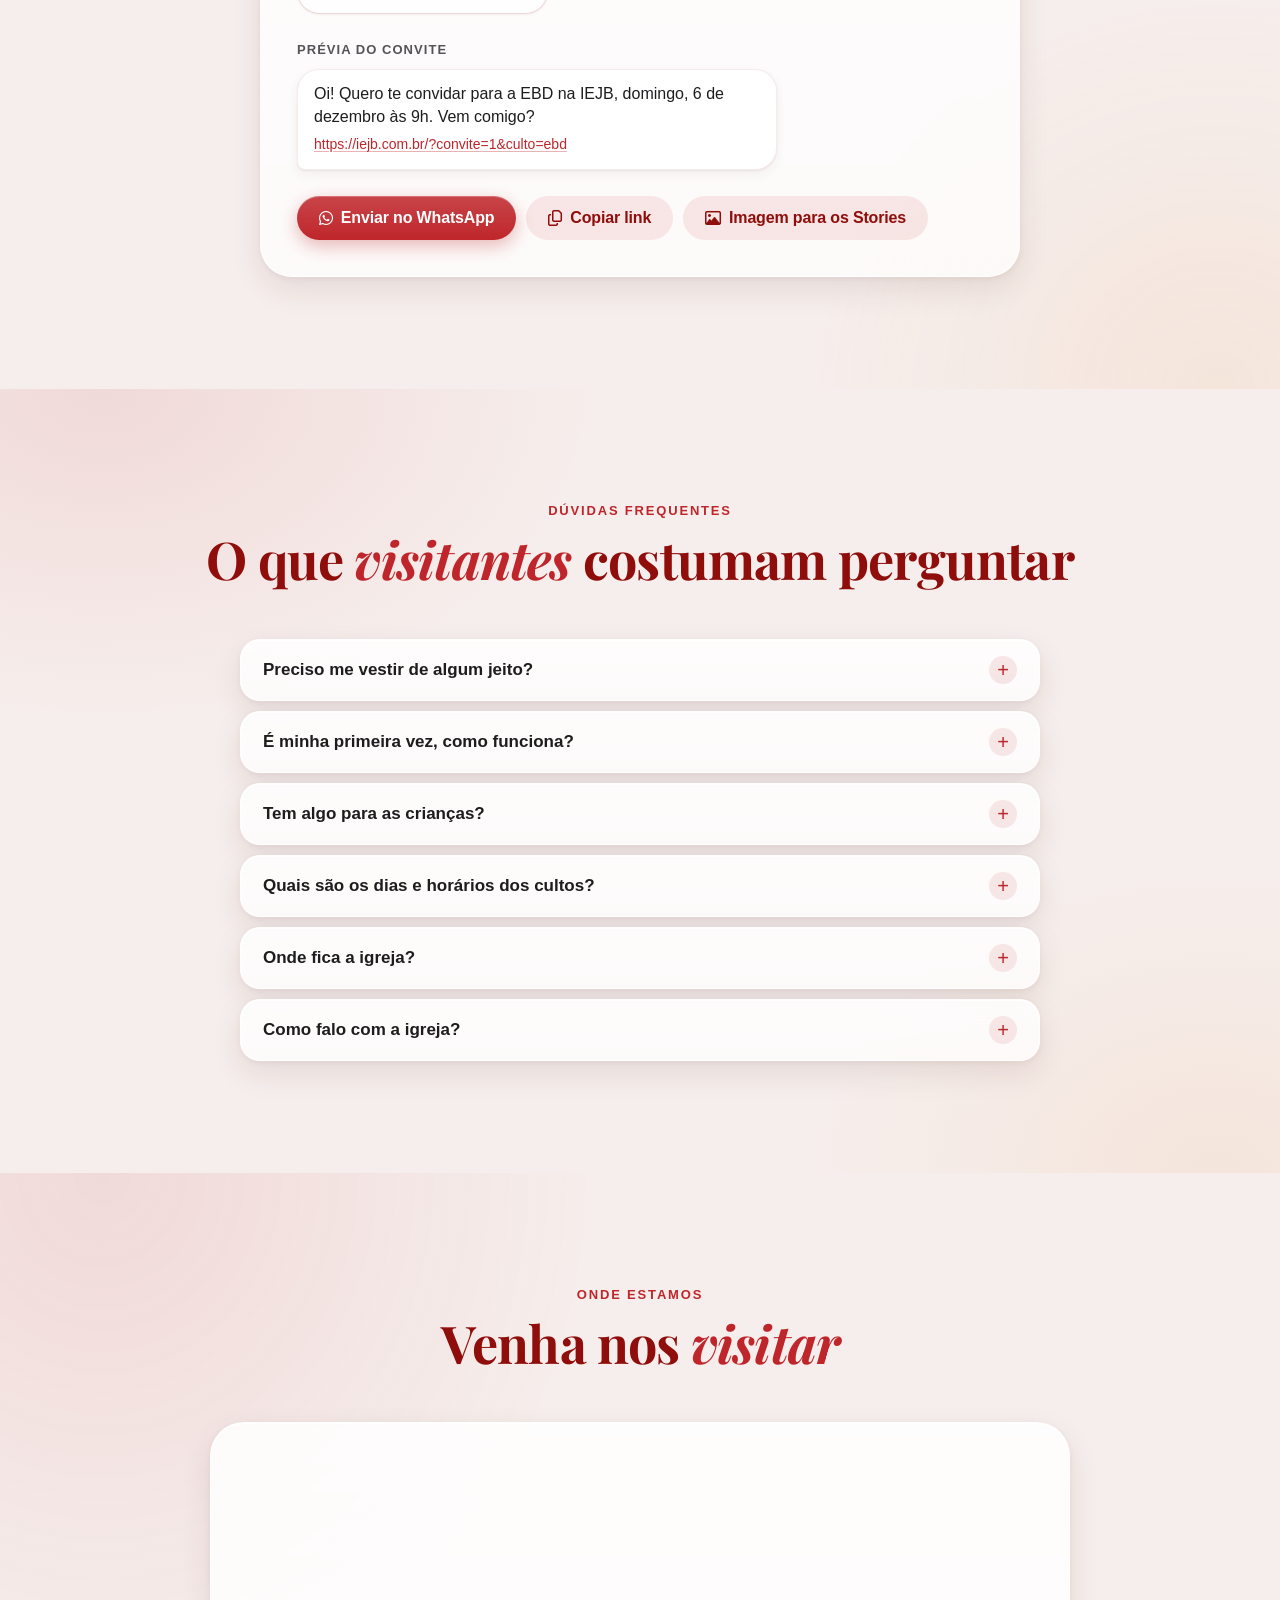
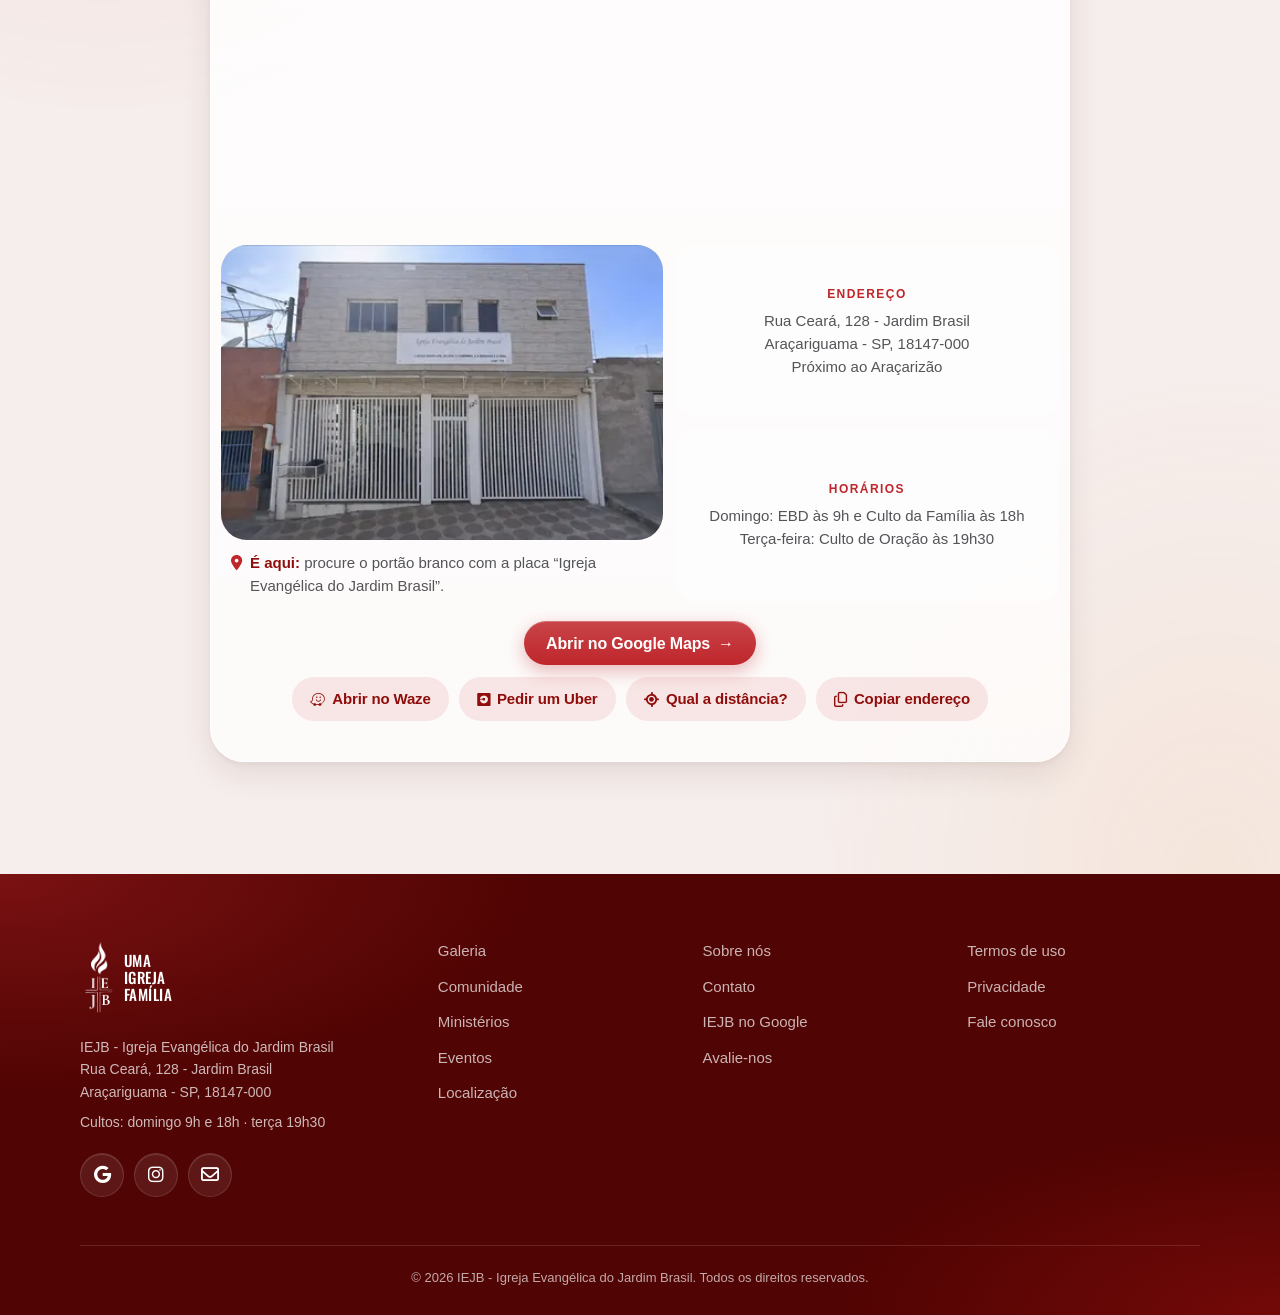
==== commit 1080a6eb: "feat: chip do próximo culto mostra o evento especial quando ele ocupa o horário do culto Também reno" ====
--- a/index.html
+++ b/index.html
@@ -500,8 +500,8 @@
                         </div>
                         <div class="textos">
                             <p class="evento-categoria">Culto especial</p>
-                            <h4><strong>Cantata</strong></h4>
-                            <p>Uma noite de louvor com a nossa cantata. Traga a família e os amigos!</p>
+                            <h4>Cantata de <strong>Natal</strong></h4>
+                            <p>Uma noite de louvor com a nossa Cantata de Natal. Traga a família e os amigos!</p>
                         </div>
                         <div class="horario-localizacao">
                             <div class="horario">
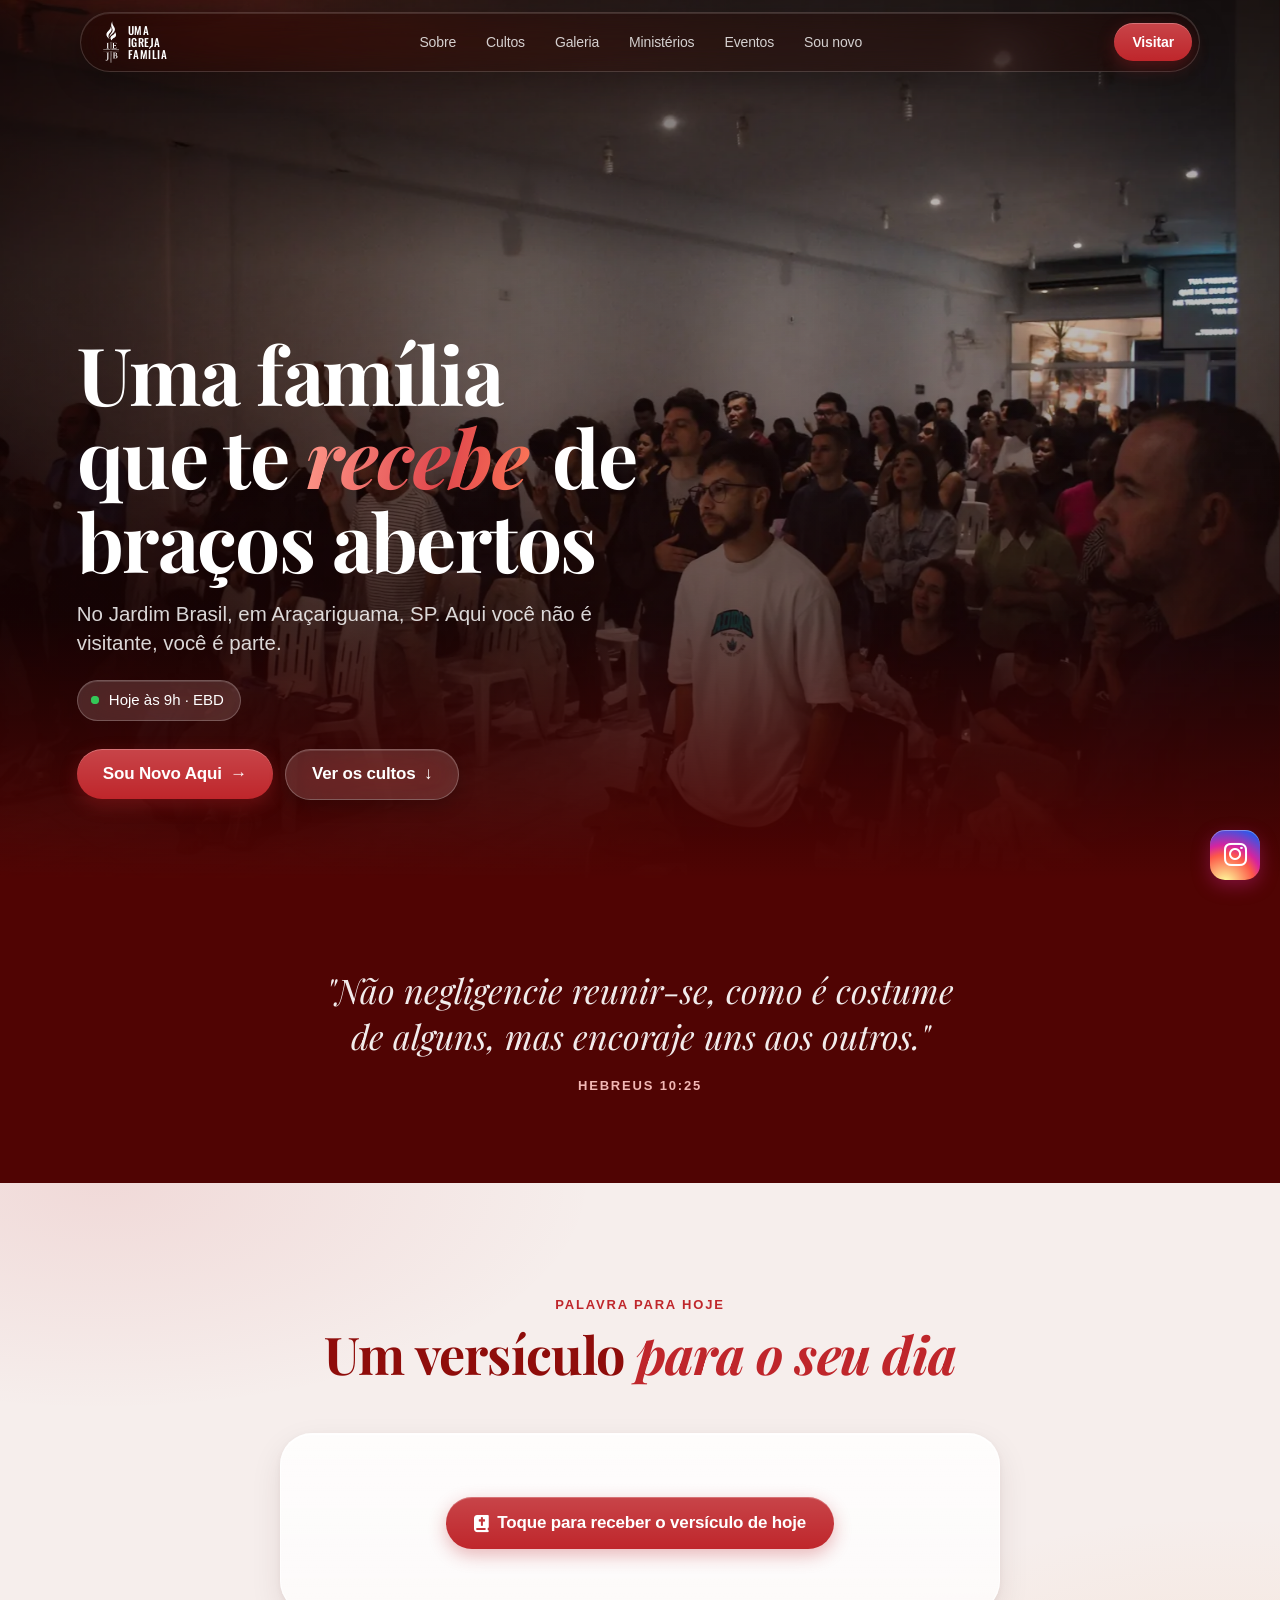
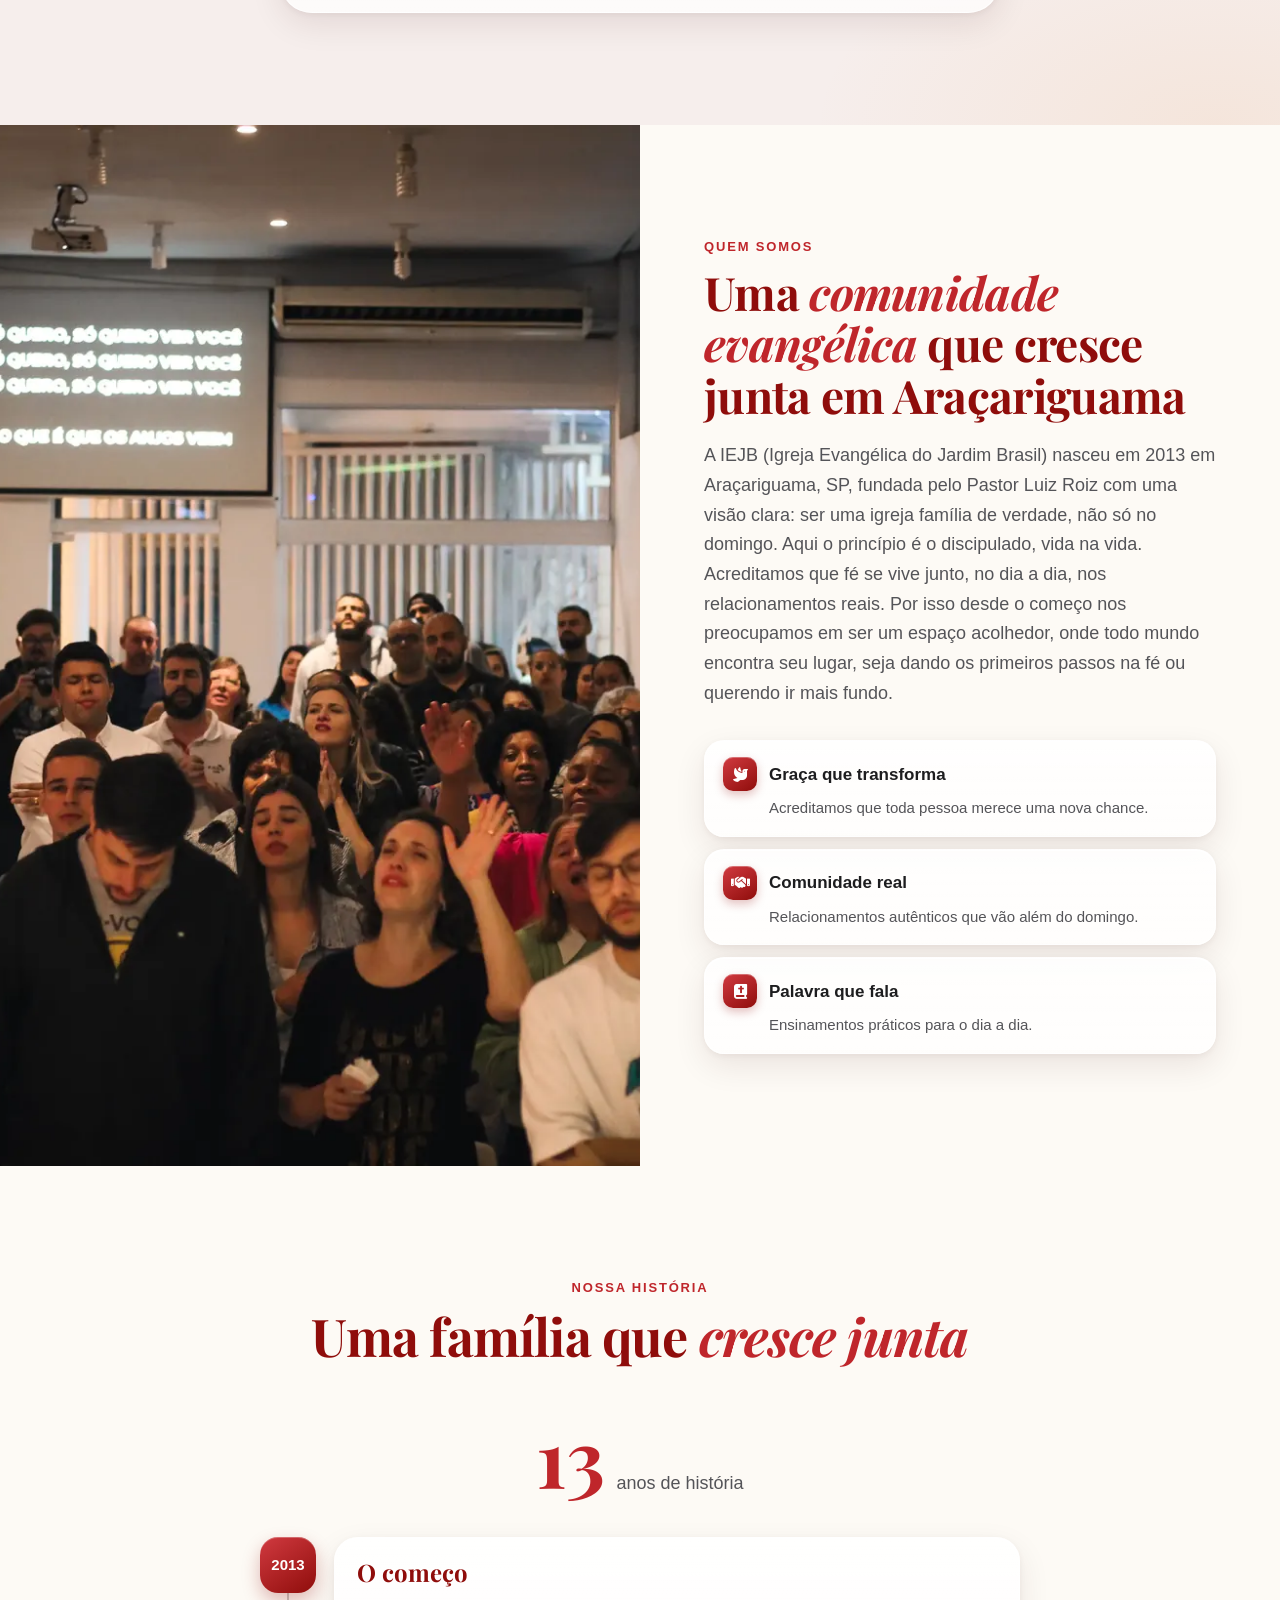
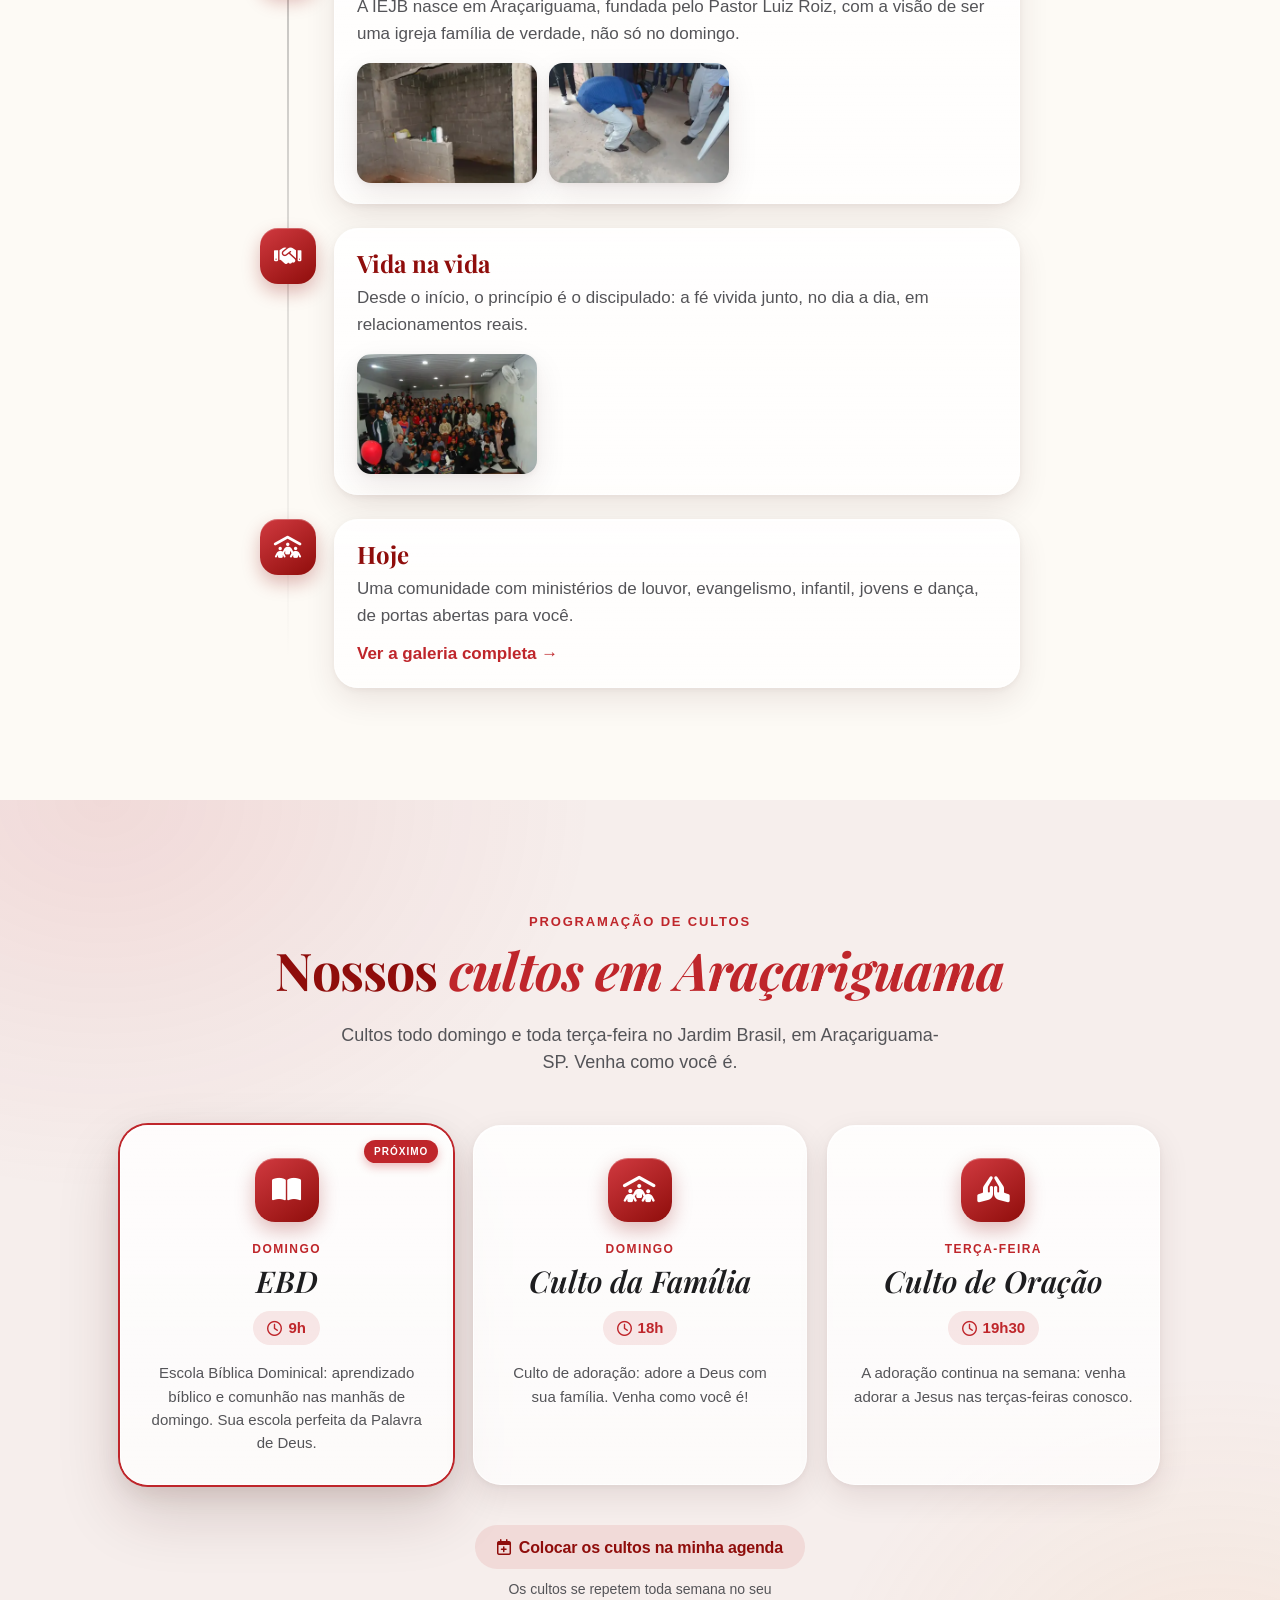
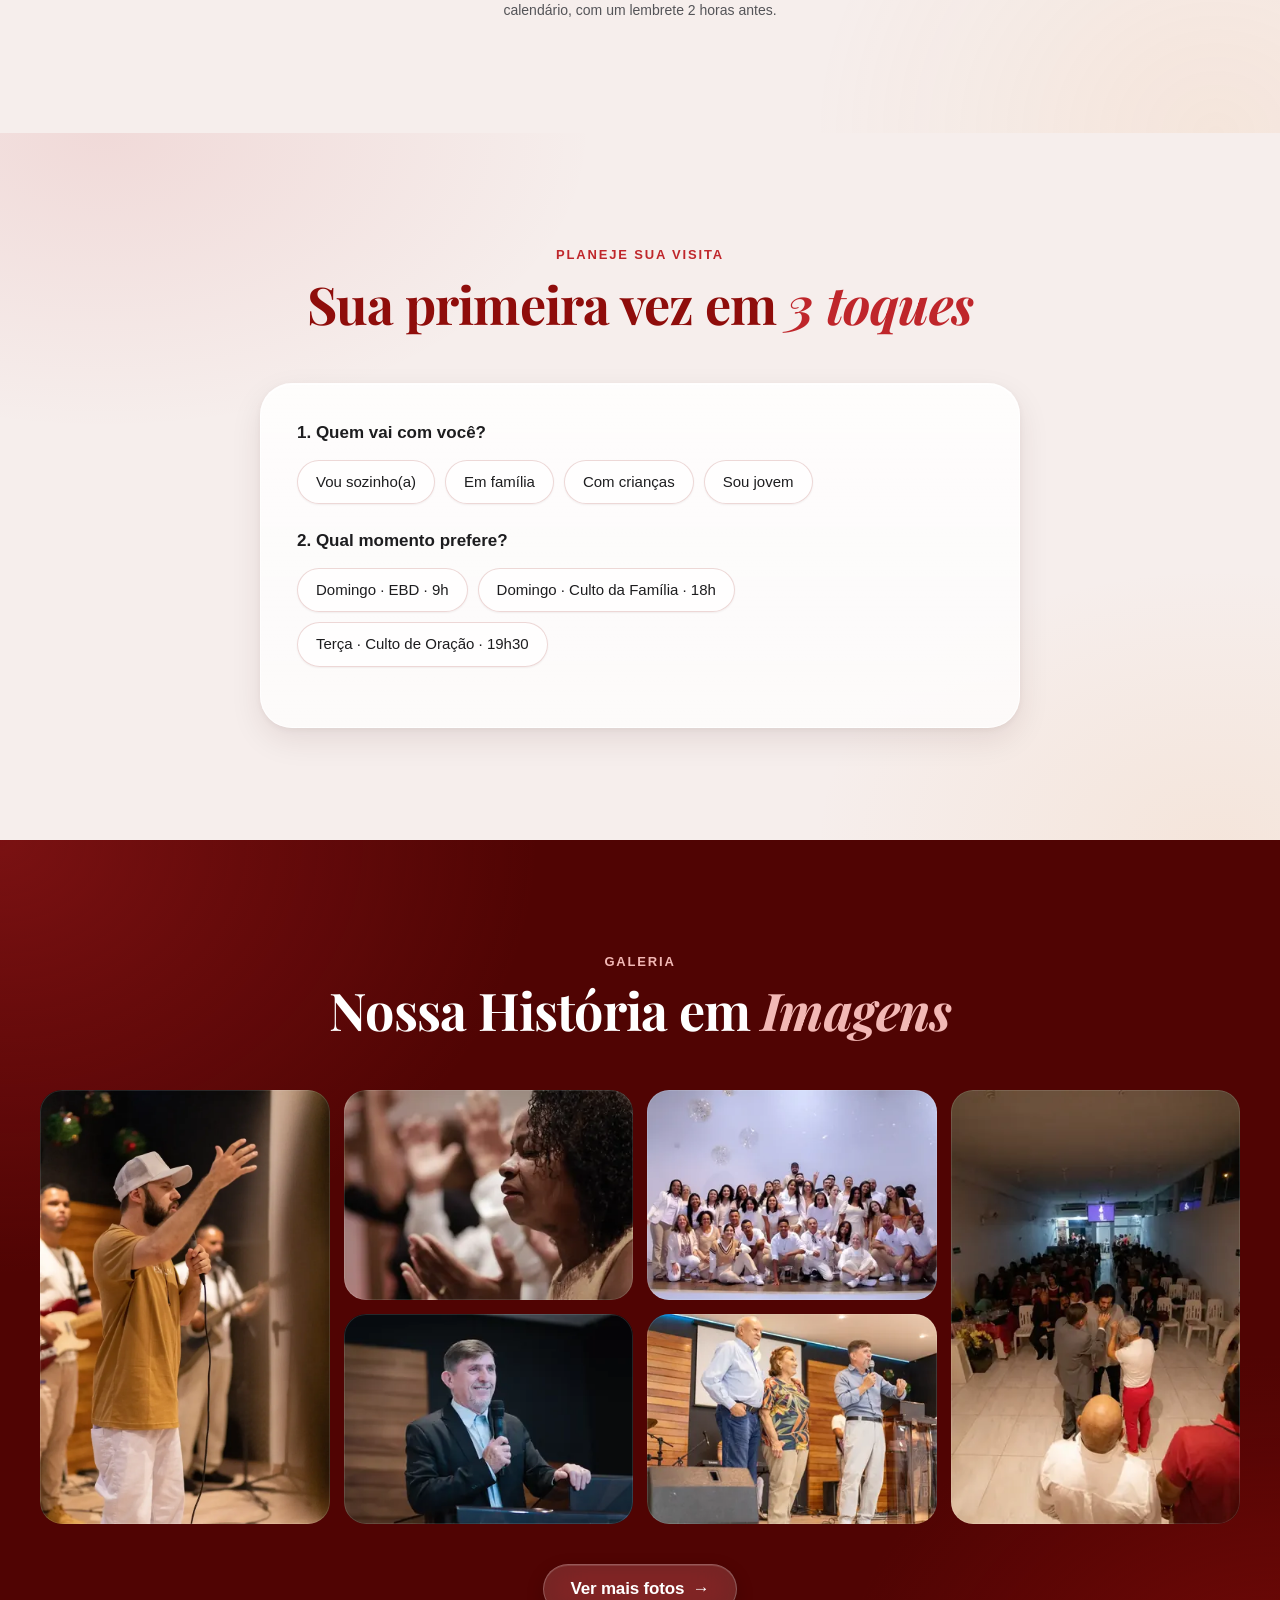
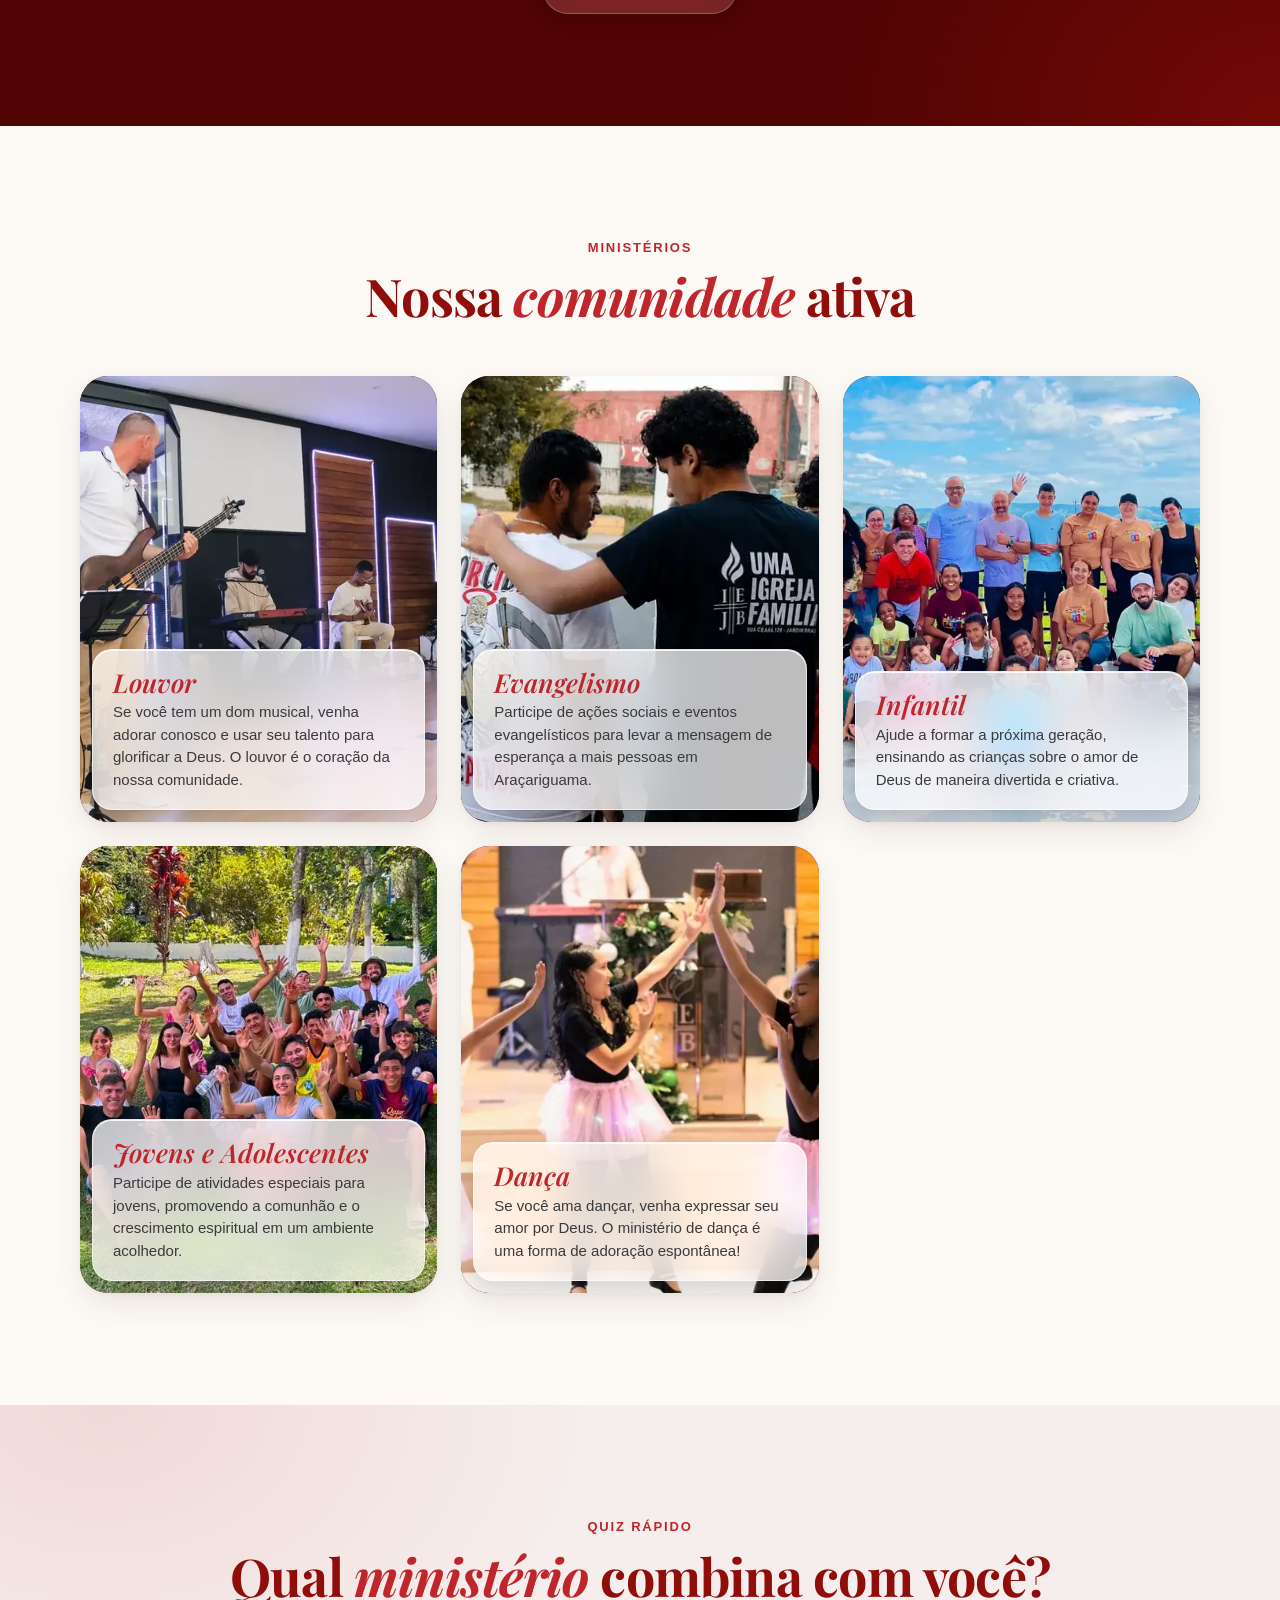
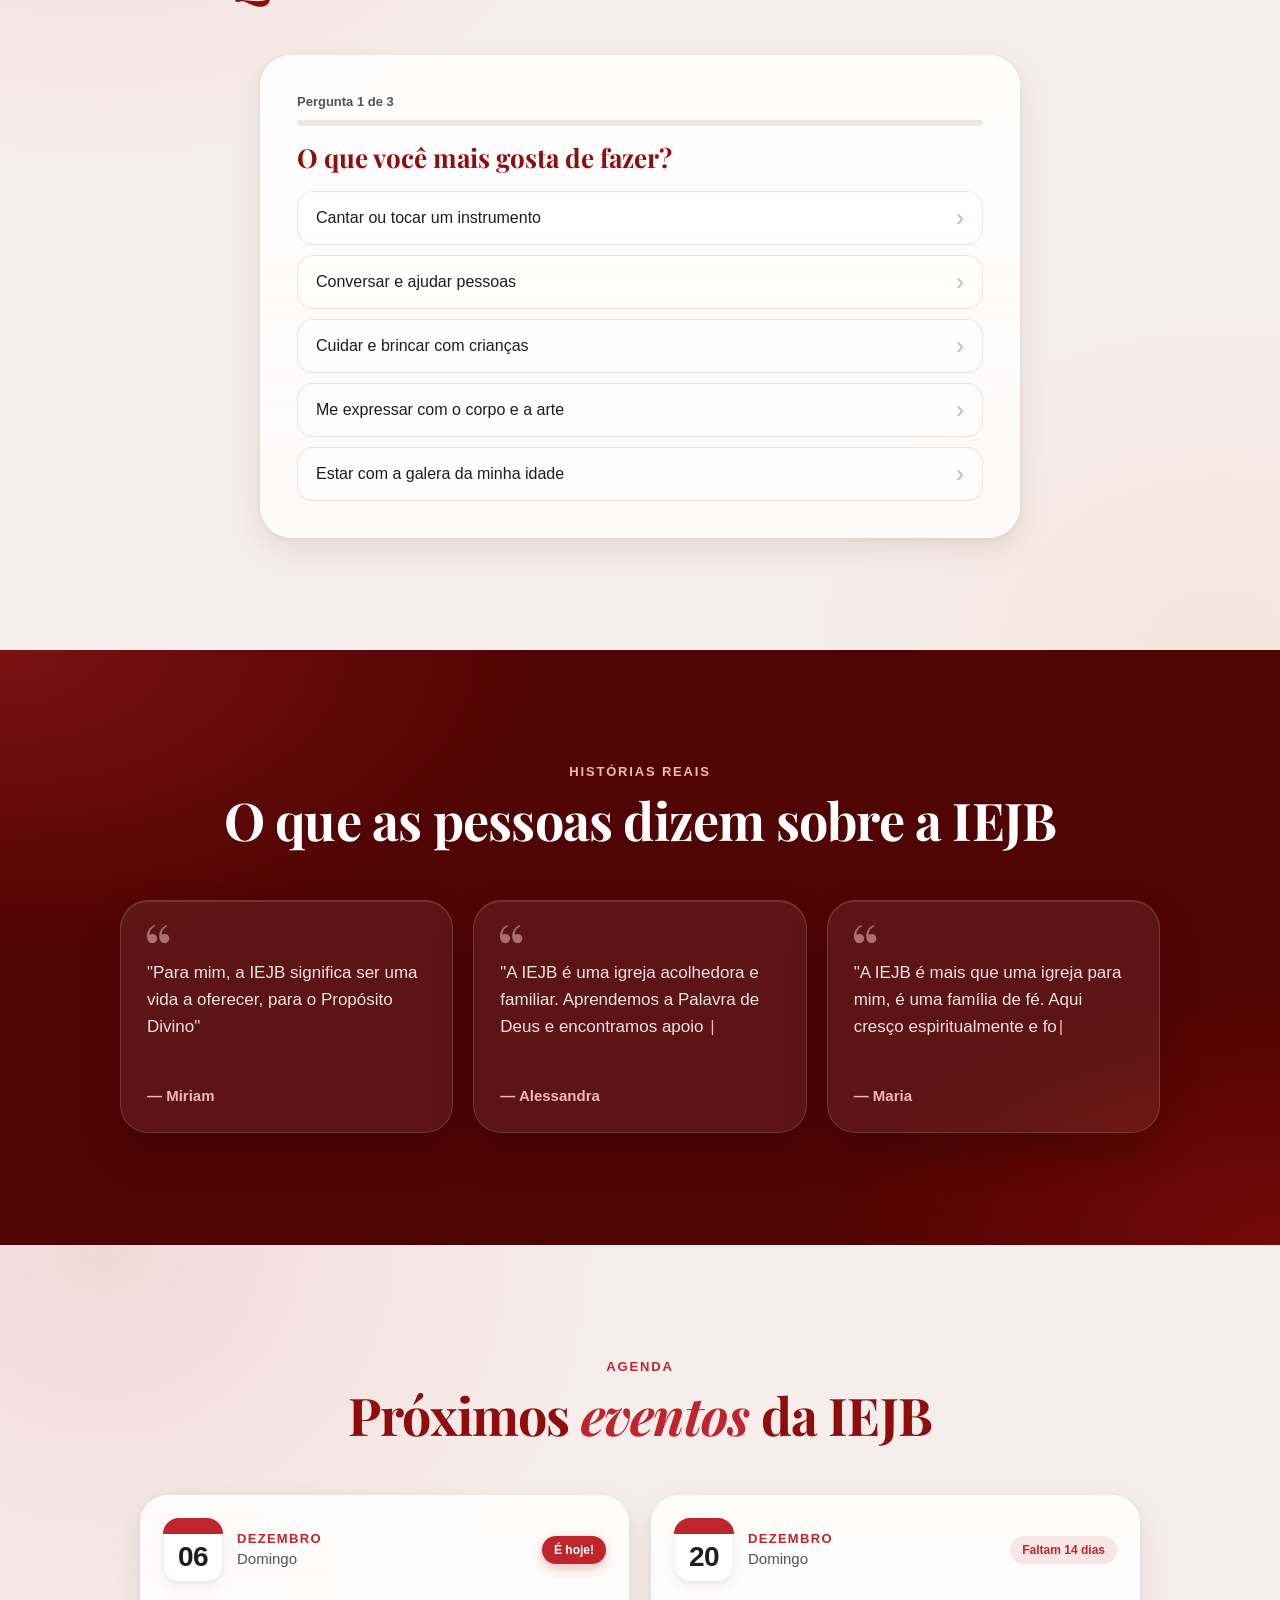
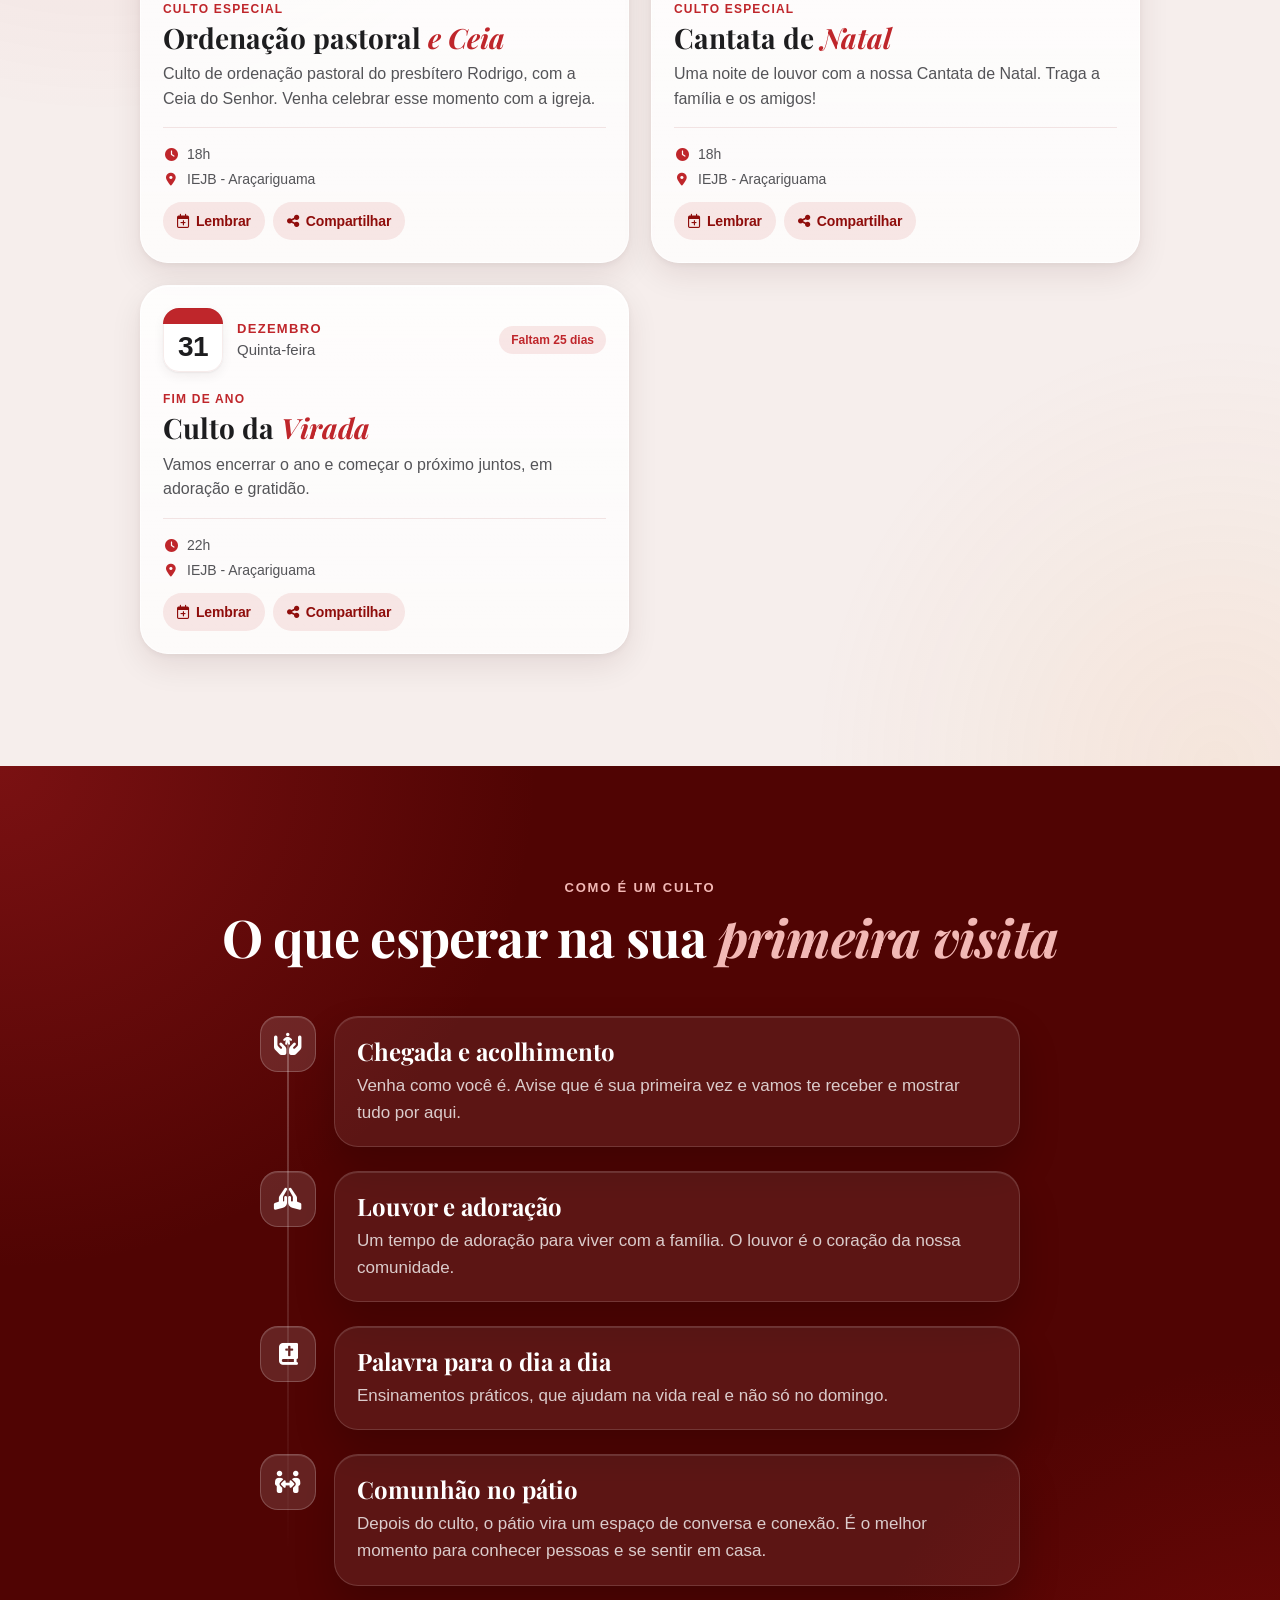
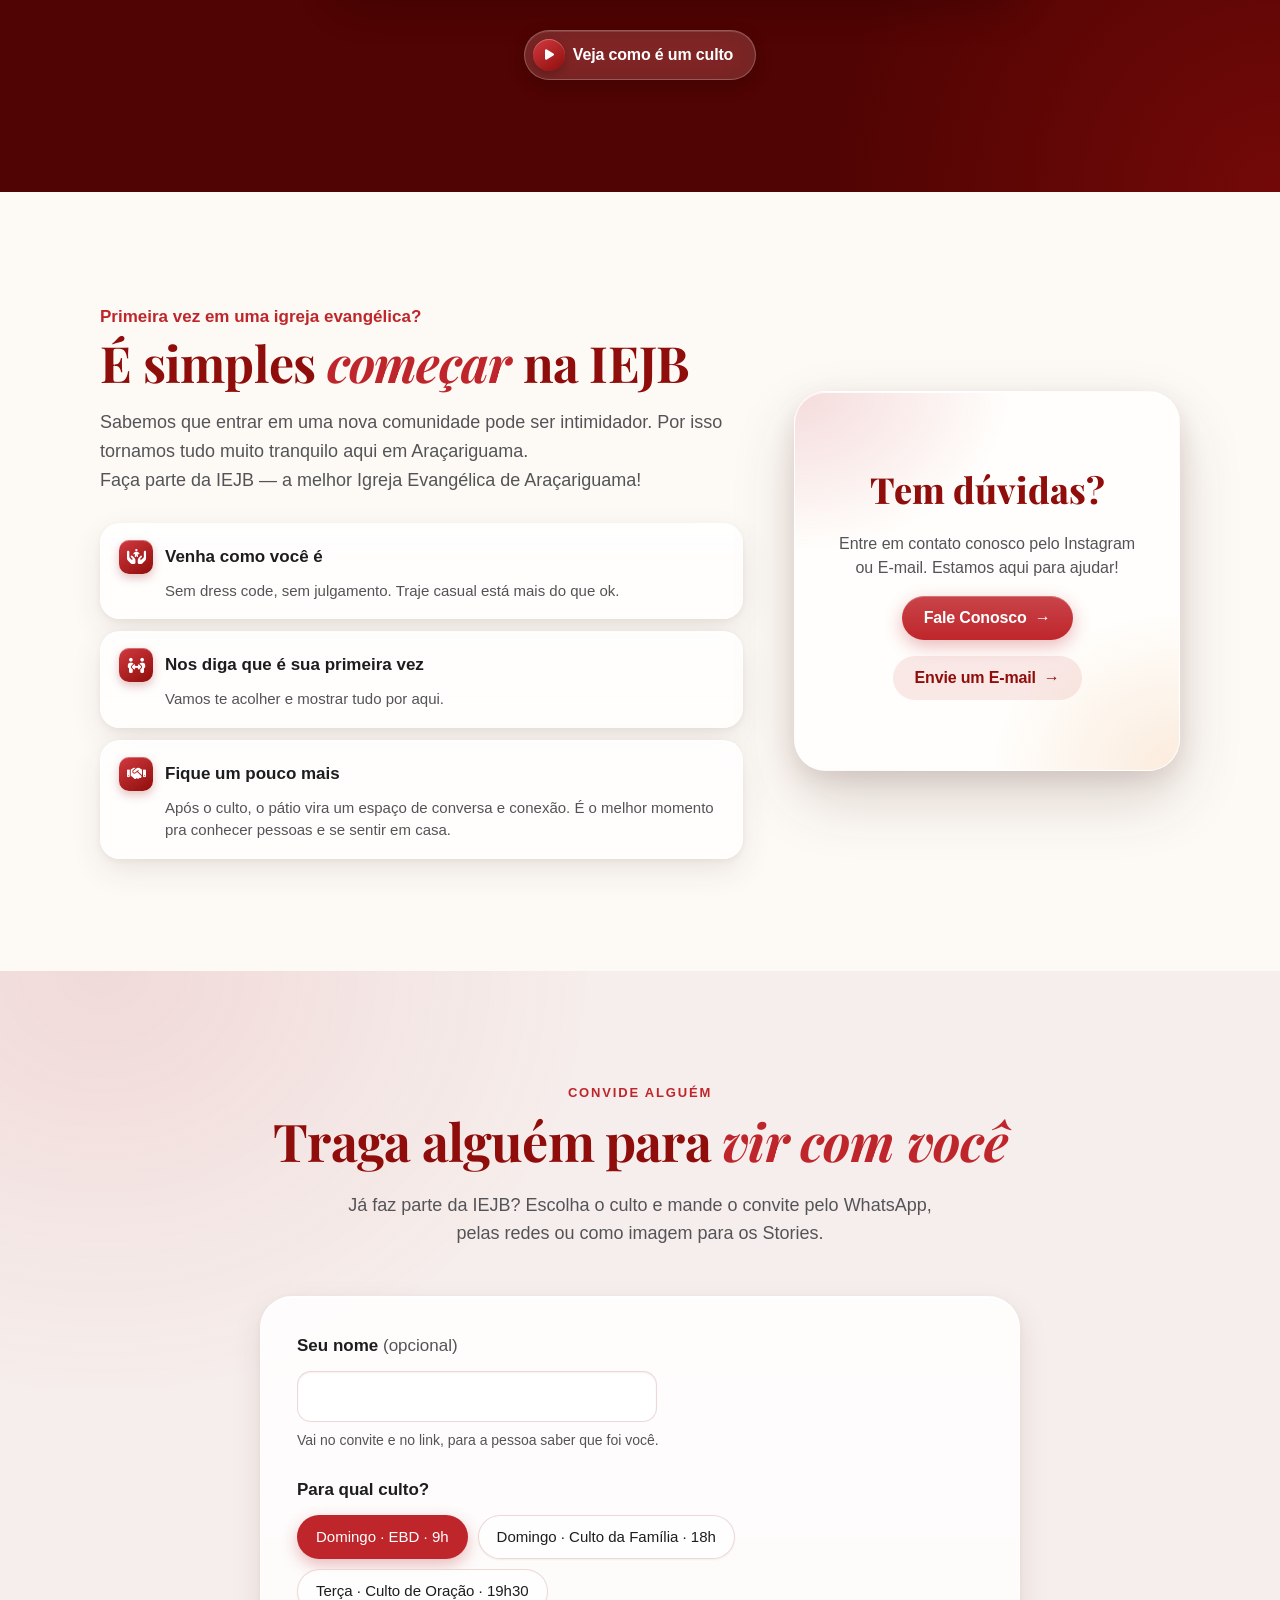
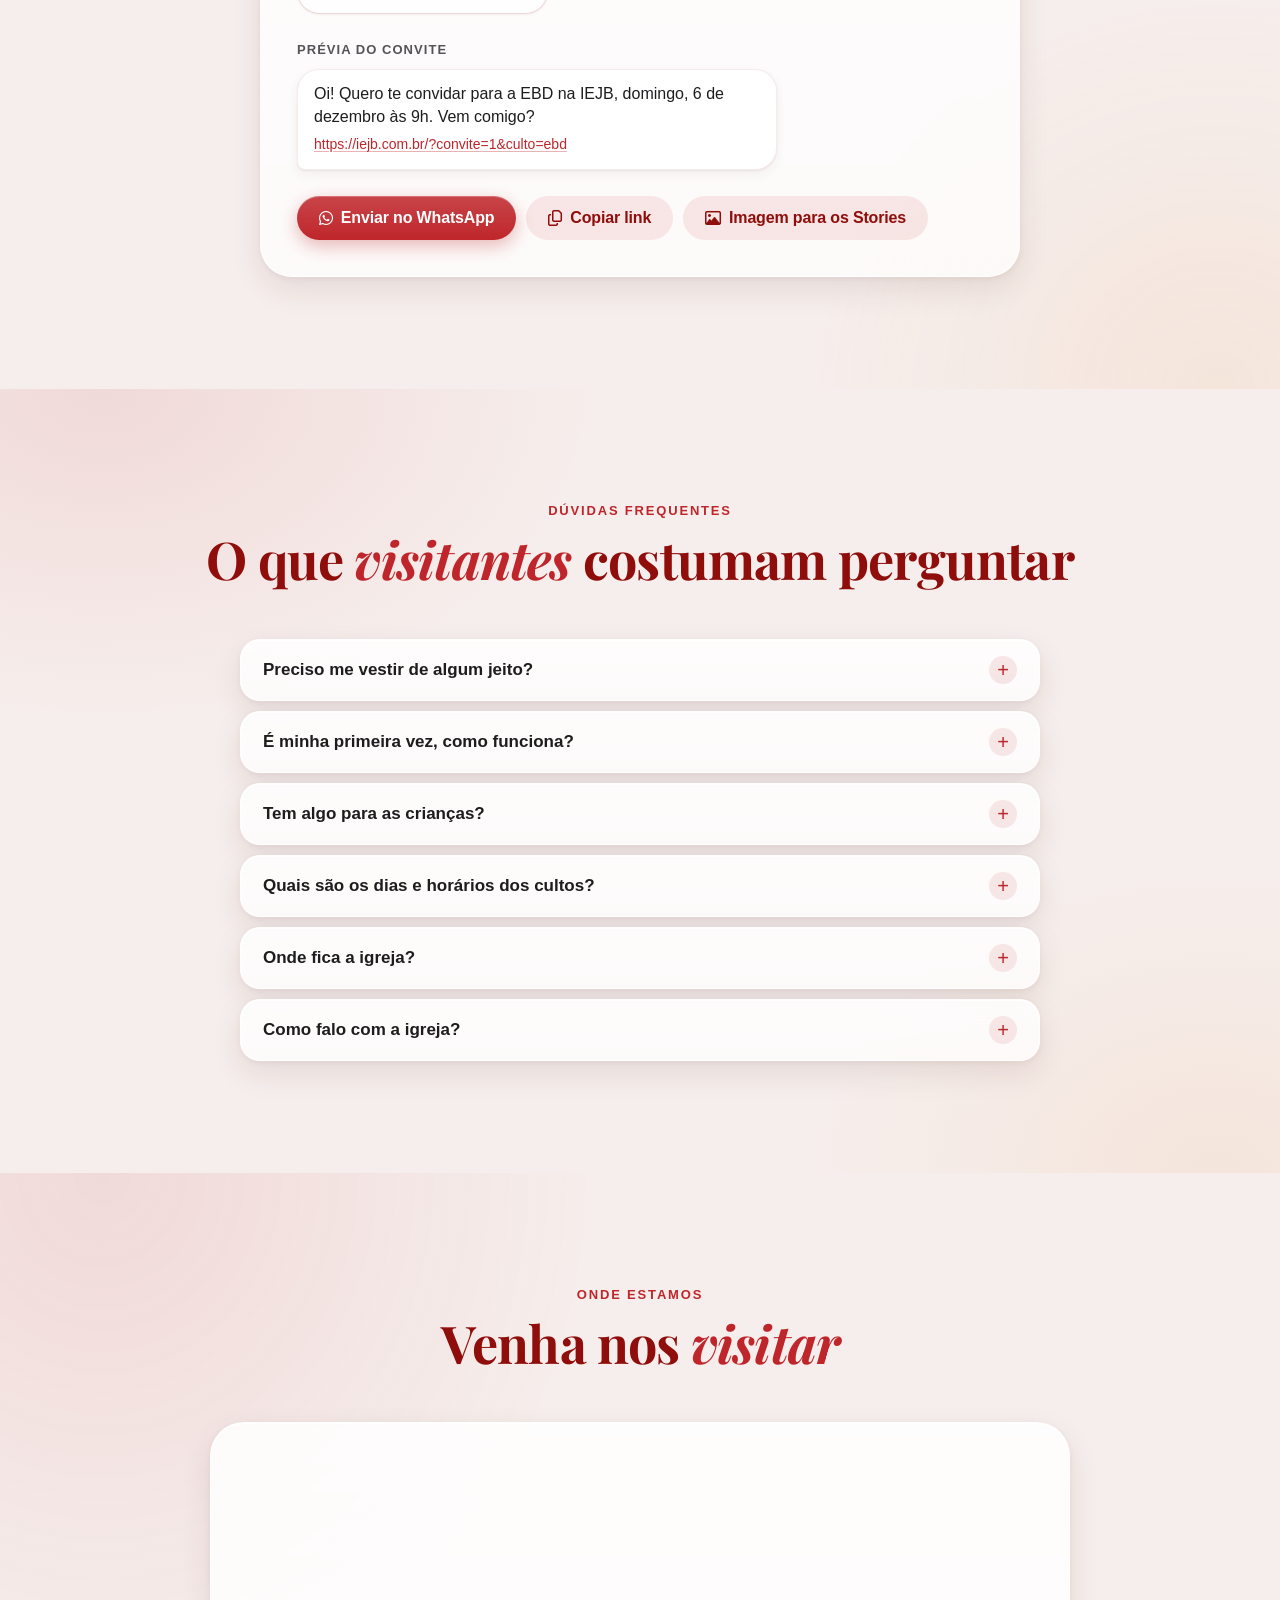
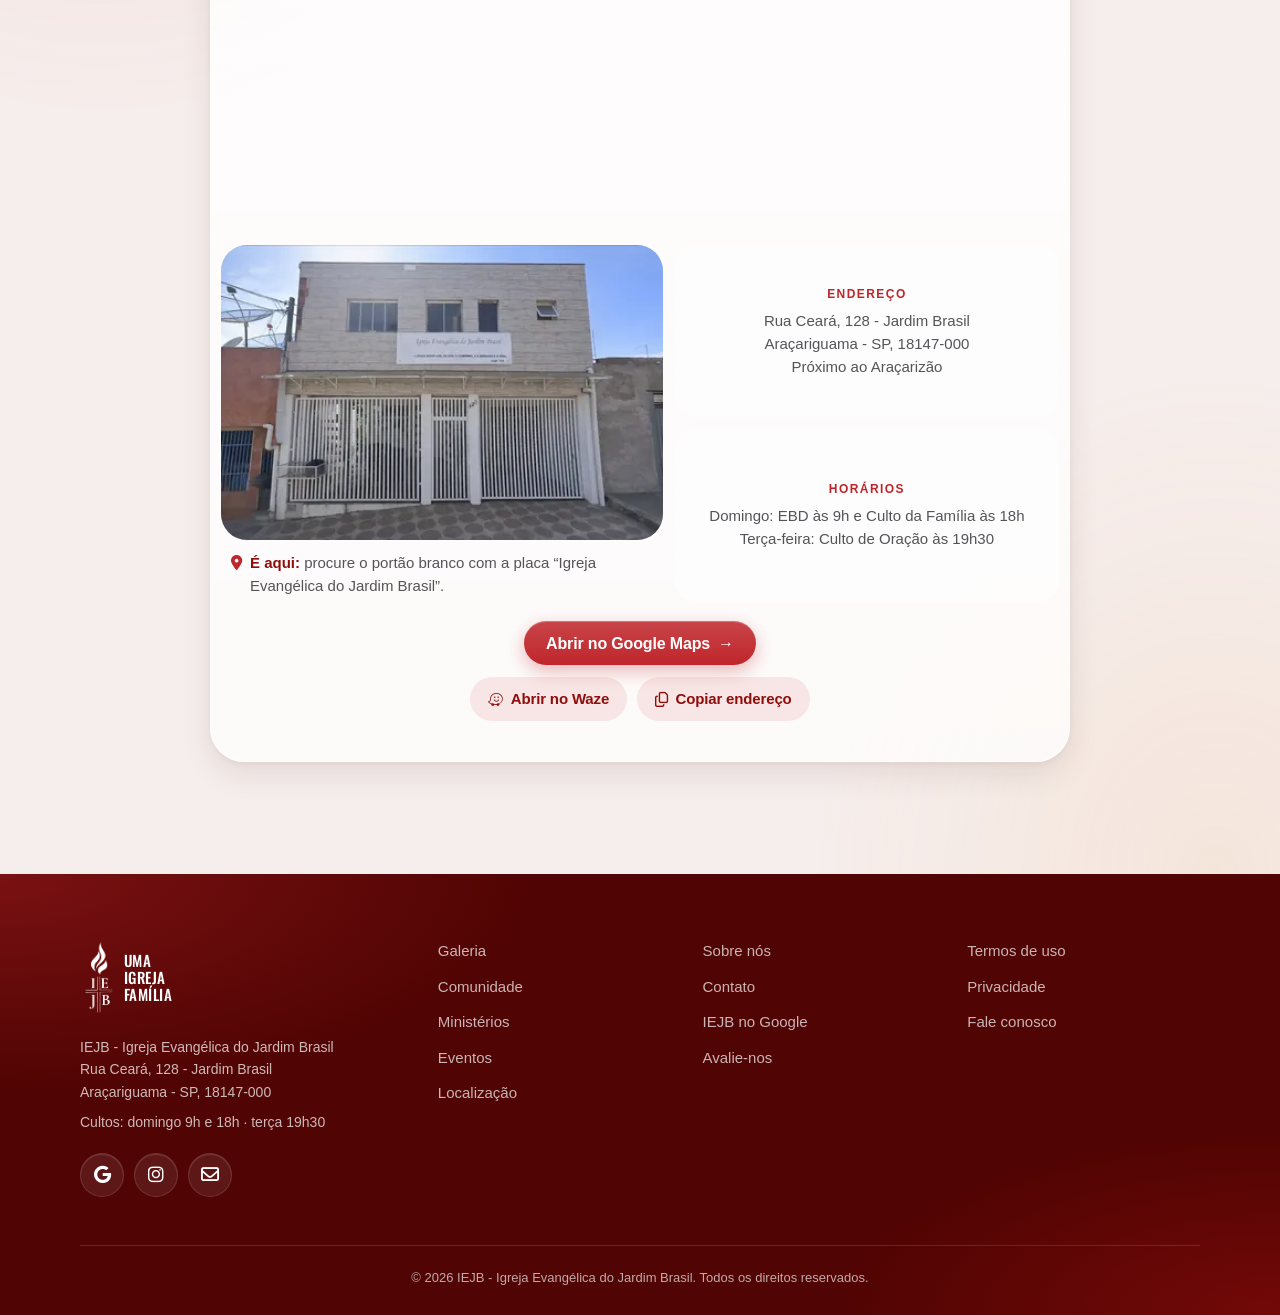
==== commit 208bc693: "fix: rotas e mapas levam ao endereço certo da igreja (Rua Ceará, 128) As coordenadas antigas apontav" ====
--- a/index.html
+++ b/index.html
@@ -79,8 +79,7 @@
                     "postalCode": "18147-000",
                     "addressCountry": "BR"
                 },
-                "geo": { "@type": "GeoCoordinates", "latitude": -23.42888942, "longitude": -47.07071296 },
-                "hasMap": "https://maps.app.goo.gl/t8zvQi2DQzQXud8M9",
+                "hasMap": "https://www.google.com/maps/search/?api=1&query=Rua%20Cear%C3%A1%2C%20128%20-%20Jardim%20Brasil%2C%20Ara%C3%A7ariguama%20-%20SP%2C%2018147-000",
                 "sameAs": ["https://www.instagram.com/iejbrasil/"],
                 "areaServed": { "@type": "City", "name": "Araçariguama" },
                 "isAccessibleForFree": true,
@@ -672,7 +671,7 @@
 
                 <div class="localizacao-container reveal">
                     <iframe
-                        src="https://www.google.com/maps/embed?pb=!1m18!1m12!1m3!1d3660.8746924174843!2d-47.07071295527709!3d-23.42888942462941!2m3!1f0!2f0!3f0!3m2!1i1024!2i768!4f13.1!3m3!1m2!1s0x94cf13f87c149757%3A0x322a0dbdcc2396f!2sR.%20Cear%C3%A1%2C%20128%2C%20Ara%C3%A7ariguama%20-%20SP%2C%2018147-000!5e0!3m2!1spt-BR!2sbr!4v1776214008074!5m2!1spt-BR!2sbr"
+                        src="https://www.google.com/maps?q=Rua%20Cear%C3%A1%2C%20128%20-%20Jardim%20Brasil%2C%20Ara%C3%A7ariguama%20-%20SP%2C%2018147-000&amp;output=embed"
                         title="Localização da IEJB - Igreja Evangélica em Araçariguama, SP" allowfullscreen=""
                         loading="lazy" referrerpolicy="no-referrer-when-downgrade"></iframe>
                     <!-- Foto da fachada ao lado do endereço (no celular, entre o mapa e os cartões) -->
@@ -693,11 +692,12 @@
                             </div>
                         </div>
                     </div>
-                    <a href="https://maps.app.goo.gl/t8zvQi2DQzQXud8M9" target="_blank" rel="noopener noreferrer">Abrir no Google Maps <span aria-hidden="true">→</span></a>
+                    <a href="https://www.google.com/maps/search/?api=1&query=Rua%20Cear%C3%A1%2C%20128%20-%20Jardim%20Brasil%2C%20Ara%C3%A7ariguama%20-%20SP%2C%2018147-000" target="_blank" rel="noopener noreferrer">Abrir no Google Maps <span aria-hidden="true">→</span></a>
                     <div class="localizacao-acoes">
-                        <a href="https://waze.com/ul?ll=-23.42888942,-47.07071296&navigate=yes" target="_blank" rel="noopener noreferrer"><i class="fa-brands fa-waze" aria-hidden="true"></i>Abrir no Waze</a>
-                        <a href="https://m.uber.com/ul/?action=setPickup&amp;pickup=my_location&amp;dropoff[latitude]=-23.42888942&amp;dropoff[longitude]=-47.07071296&amp;dropoff[nickname]=IEJB&amp;dropoff[formatted_address]=Rua%20Cear%C3%A1%2C%20128%20-%20Jardim%20Brasil%2C%20Ara%C3%A7ariguama%20-%20SP%2C%2018147-000" target="_blank" rel="noopener noreferrer"><i class="fa-brands fa-uber" aria-hidden="true"></i>Pedir um Uber</a>
-                        <button type="button" id="btn-distancia"><i class="fa-solid fa-location-crosshairs" aria-hidden="true"></i>Qual a distância?</button>
+                        <a href="https://waze.com/ul?q=Rua%20Cear%C3%A1%2C%20128%20-%20Jardim%20Brasil%2C%20Ara%C3%A7ariguama%20-%20SP%2C%2018147-000&amp;navigate=yes" target="_blank" rel="noopener noreferrer"><i class="fa-brands fa-waze" aria-hidden="true"></i>Abrir no Waze</a>
+                        <!-- Uber precisa das coordenadas exatas da igreja: fica escondido até elas serem confirmadas (COORDENADAS_IEJB em visita.js) -->
+                        <a hidden href="https://m.uber.com/ul/?action=setPickup&amp;pickup=my_location&amp;dropoff[latitude]=-23.42888942&amp;dropoff[longitude]=-47.07071296&amp;dropoff[nickname]=IEJB&amp;dropoff[formatted_address]=Rua%20Cear%C3%A1%2C%20128%20-%20Jardim%20Brasil%2C%20Ara%C3%A7ariguama%20-%20SP%2C%2018147-000" target="_blank" rel="noopener noreferrer"><i class="fa-brands fa-uber" aria-hidden="true"></i>Pedir um Uber</a>
+                        <button type="button" id="btn-distancia" hidden><i class="fa-solid fa-location-crosshairs" aria-hidden="true"></i>Qual a distância?</button>
                         <button type="button" id="copiar-endereco" data-endereco="Rua Ceará, 128 - Jardim Brasil, Araçariguama - SP, 18147-000"><i class="fa-regular fa-copy" aria-hidden="true"></i>Copiar endereço</button>
                     </div>
                     <p class="localizacao-distancia" id="distancia-resultado" aria-live="polite"></p>
@@ -762,7 +762,7 @@
     <aside class="atalhos" aria-label="Atalhos">
     <div class="barra-visita" id="barra-visita">
         <span id="barra-visita-texto"></span>
-        <a href="https://www.google.com/maps/dir/?api=1&destination=-23.42888942,-47.07071296" target="_blank" rel="noopener noreferrer"><i class="fa-solid fa-route" aria-hidden="true"></i>Como chegar</a>
+        <a href="https://www.google.com/maps/dir/?api=1&destination=Rua%20Cear%C3%A1%2C%20128%20-%20Jardim%20Brasil%2C%20Ara%C3%A7ariguama%20-%20SP%2C%2018147-000" target="_blank" rel="noopener noreferrer"><i class="fa-solid fa-route" aria-hidden="true"></i>Como chegar</a>
     </div>
 
     <div class="botao-instagram">
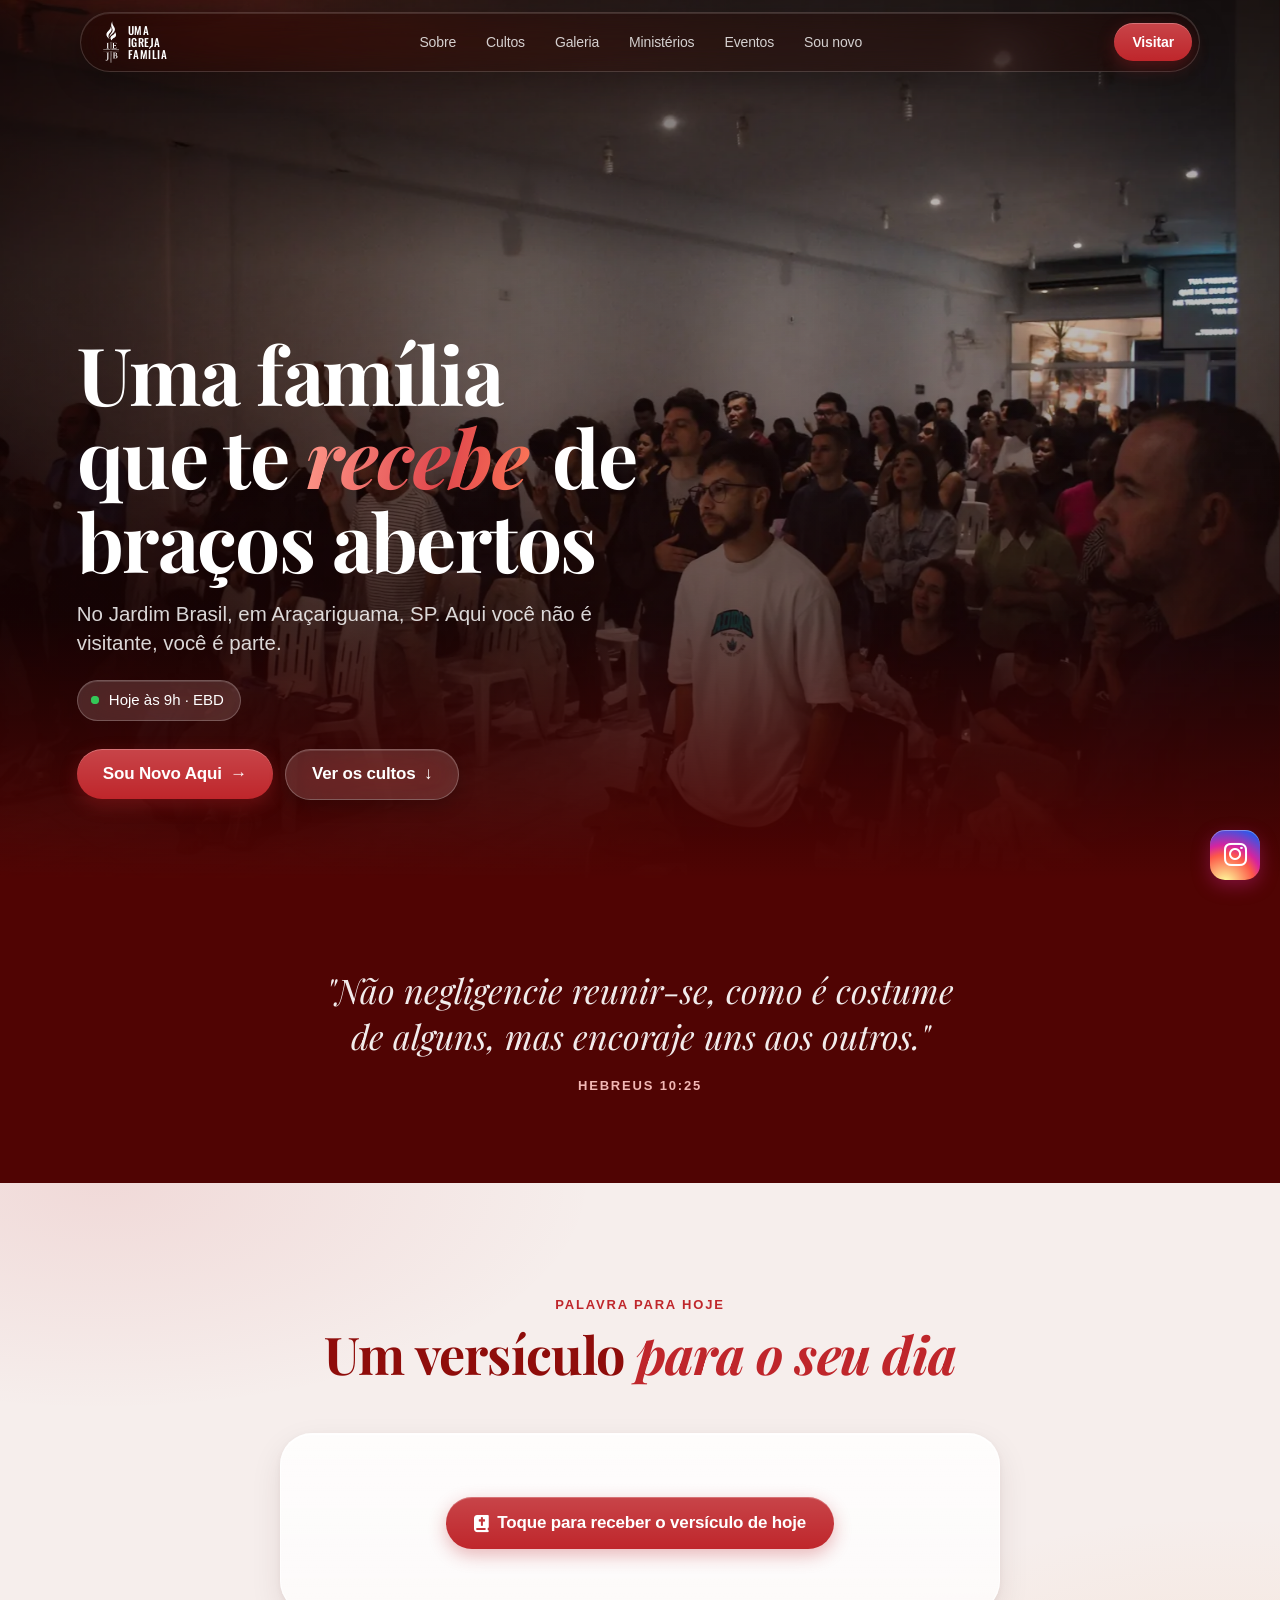
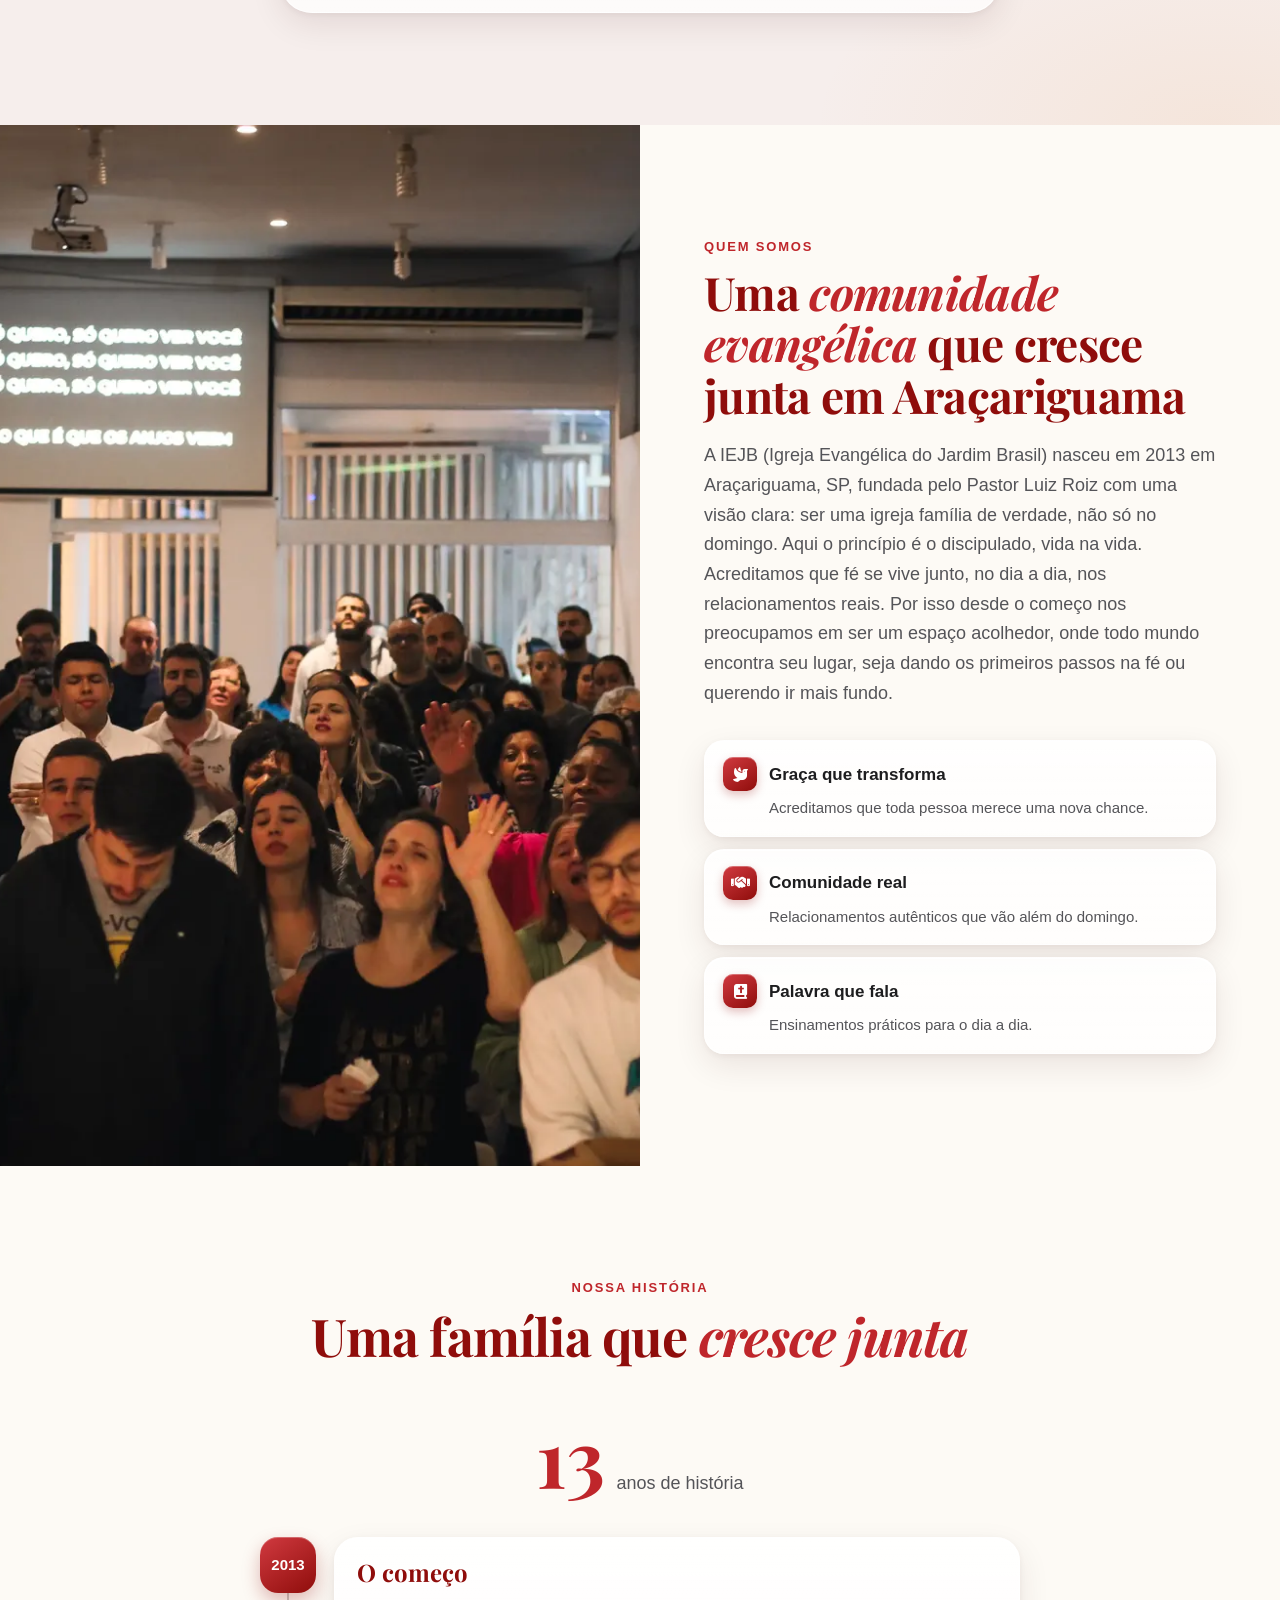
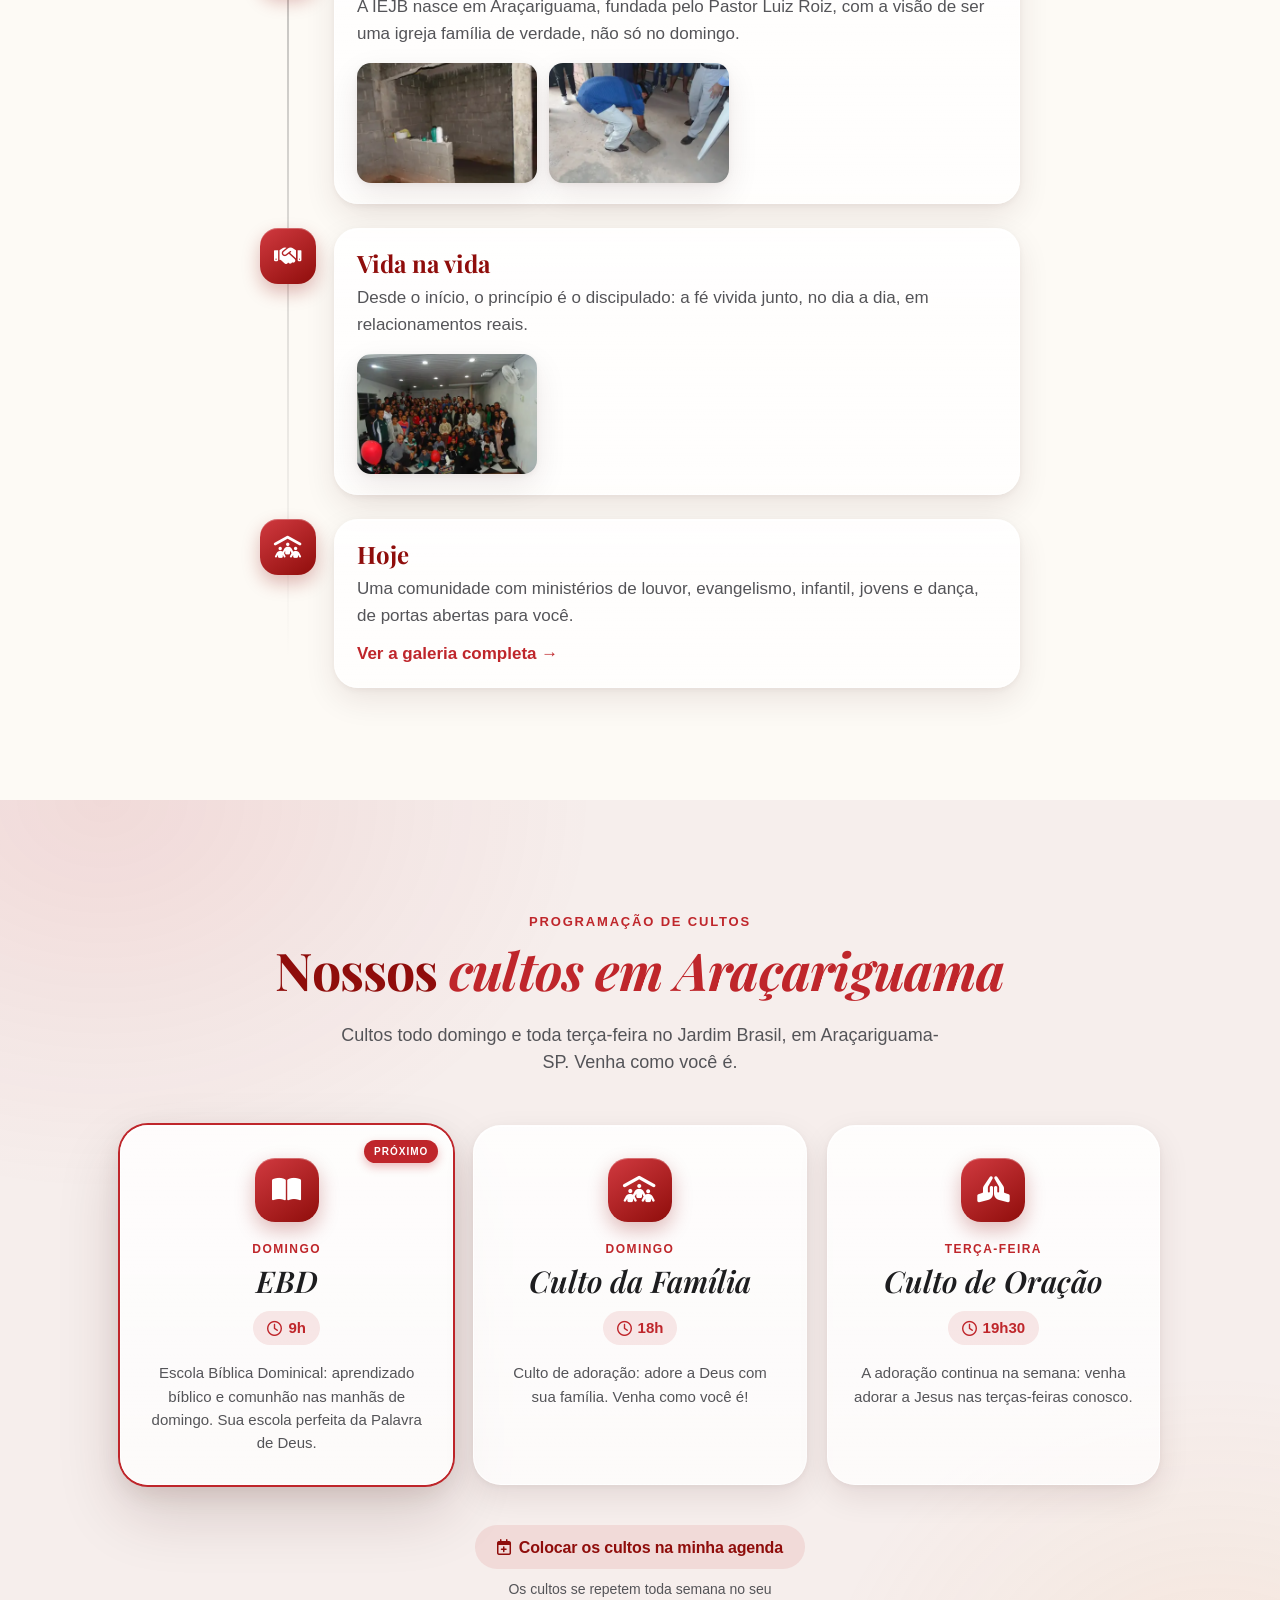
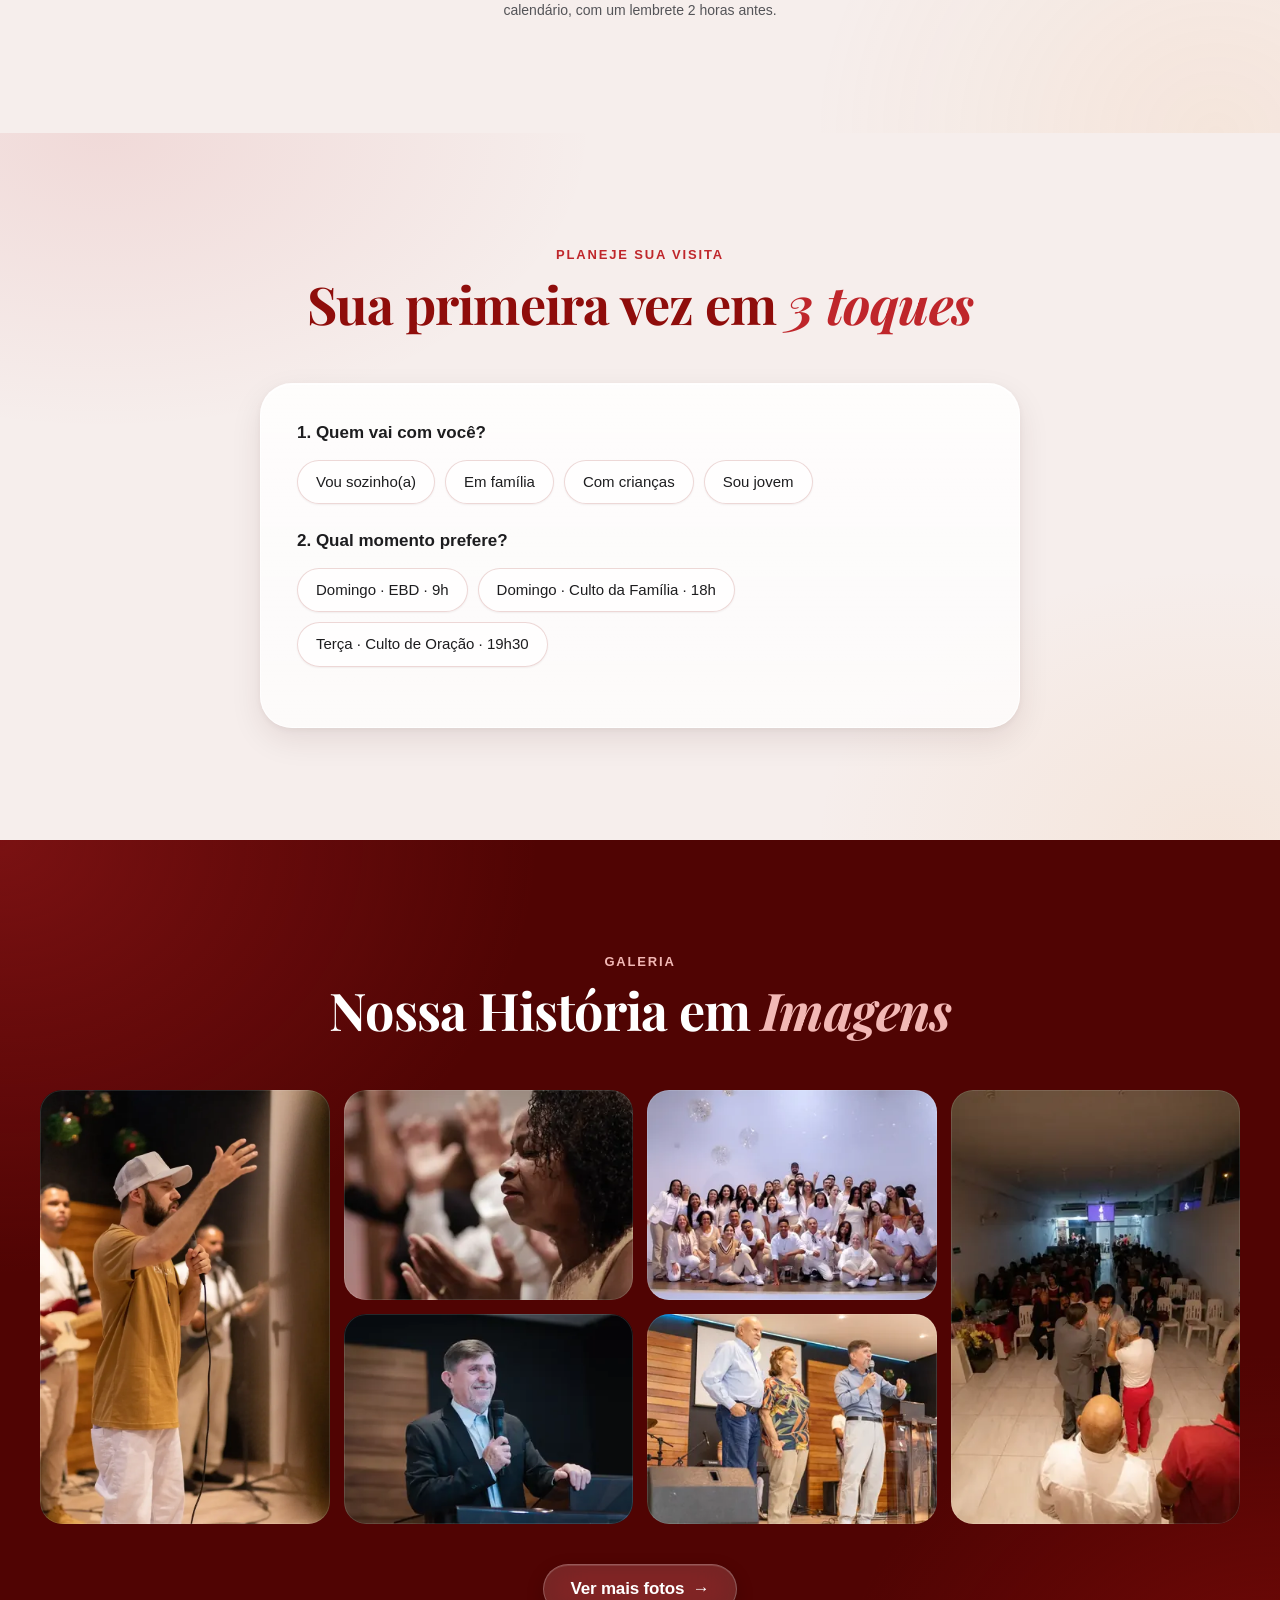
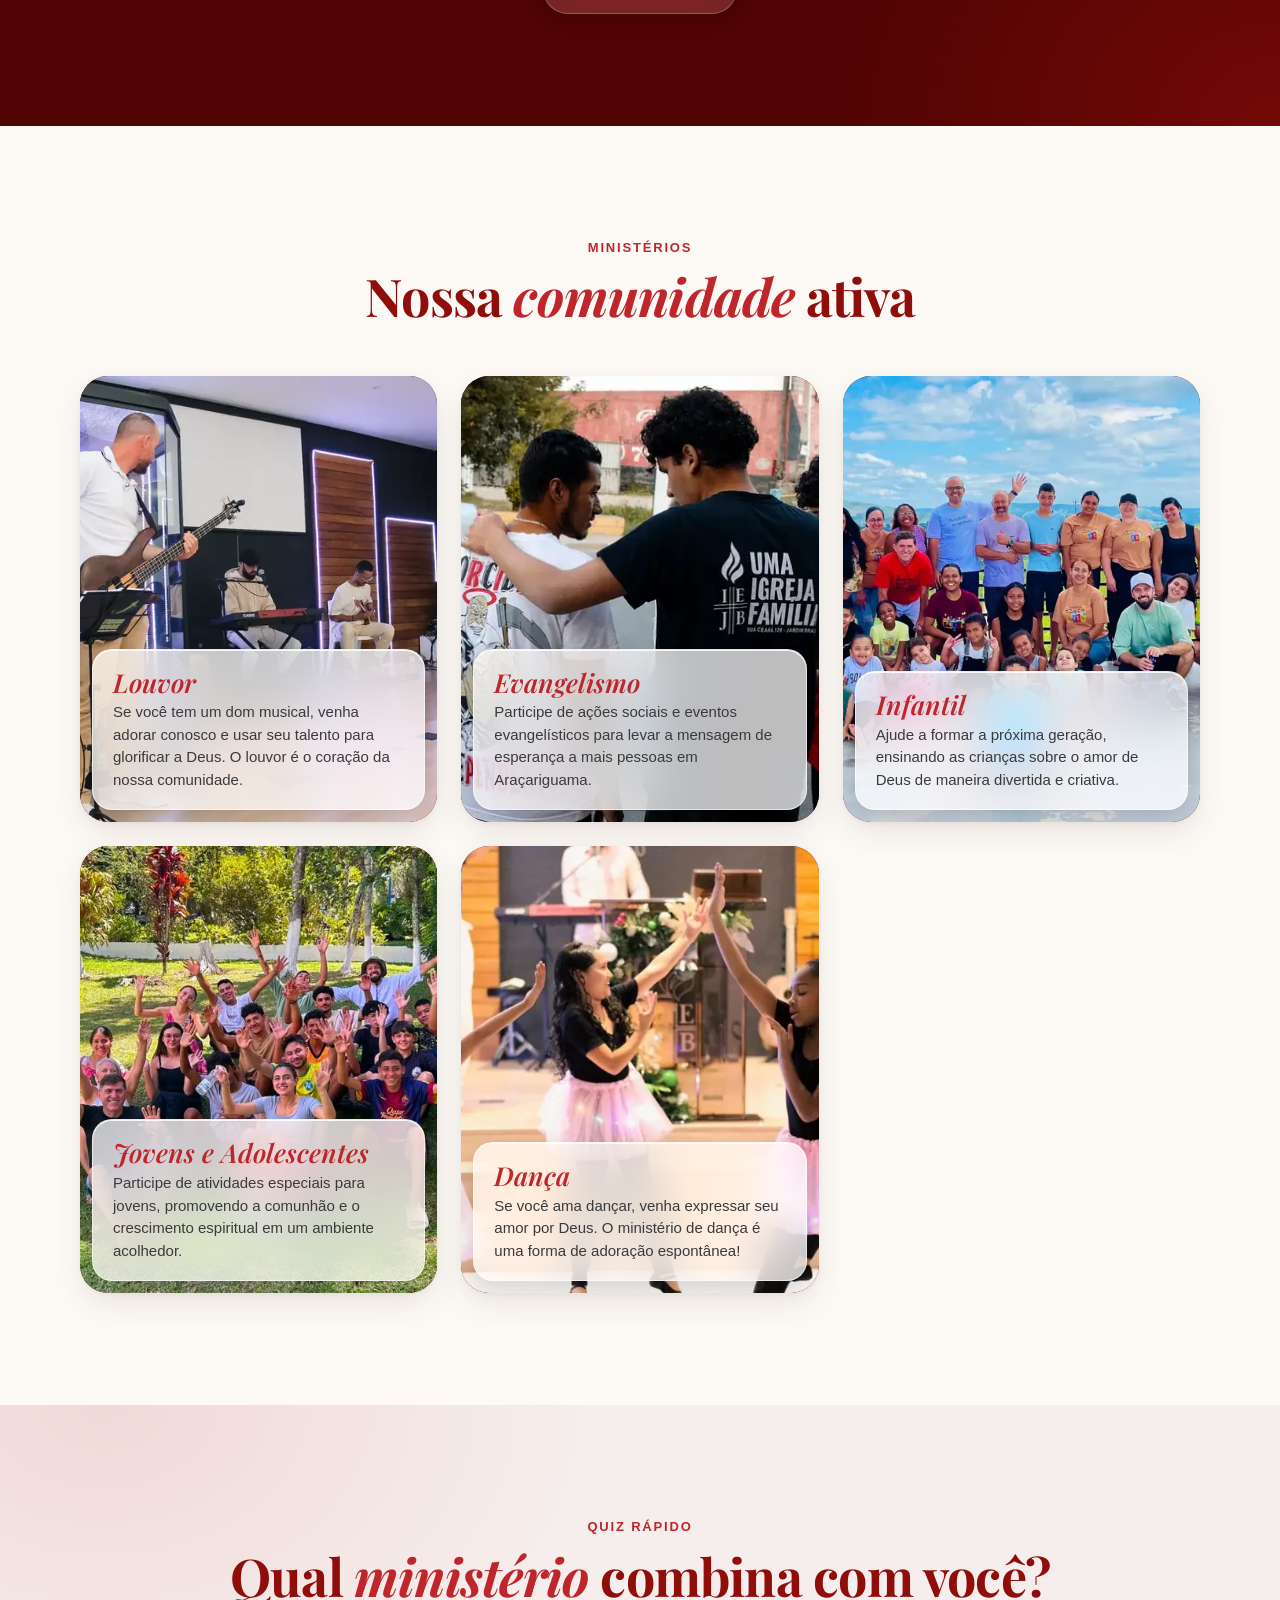
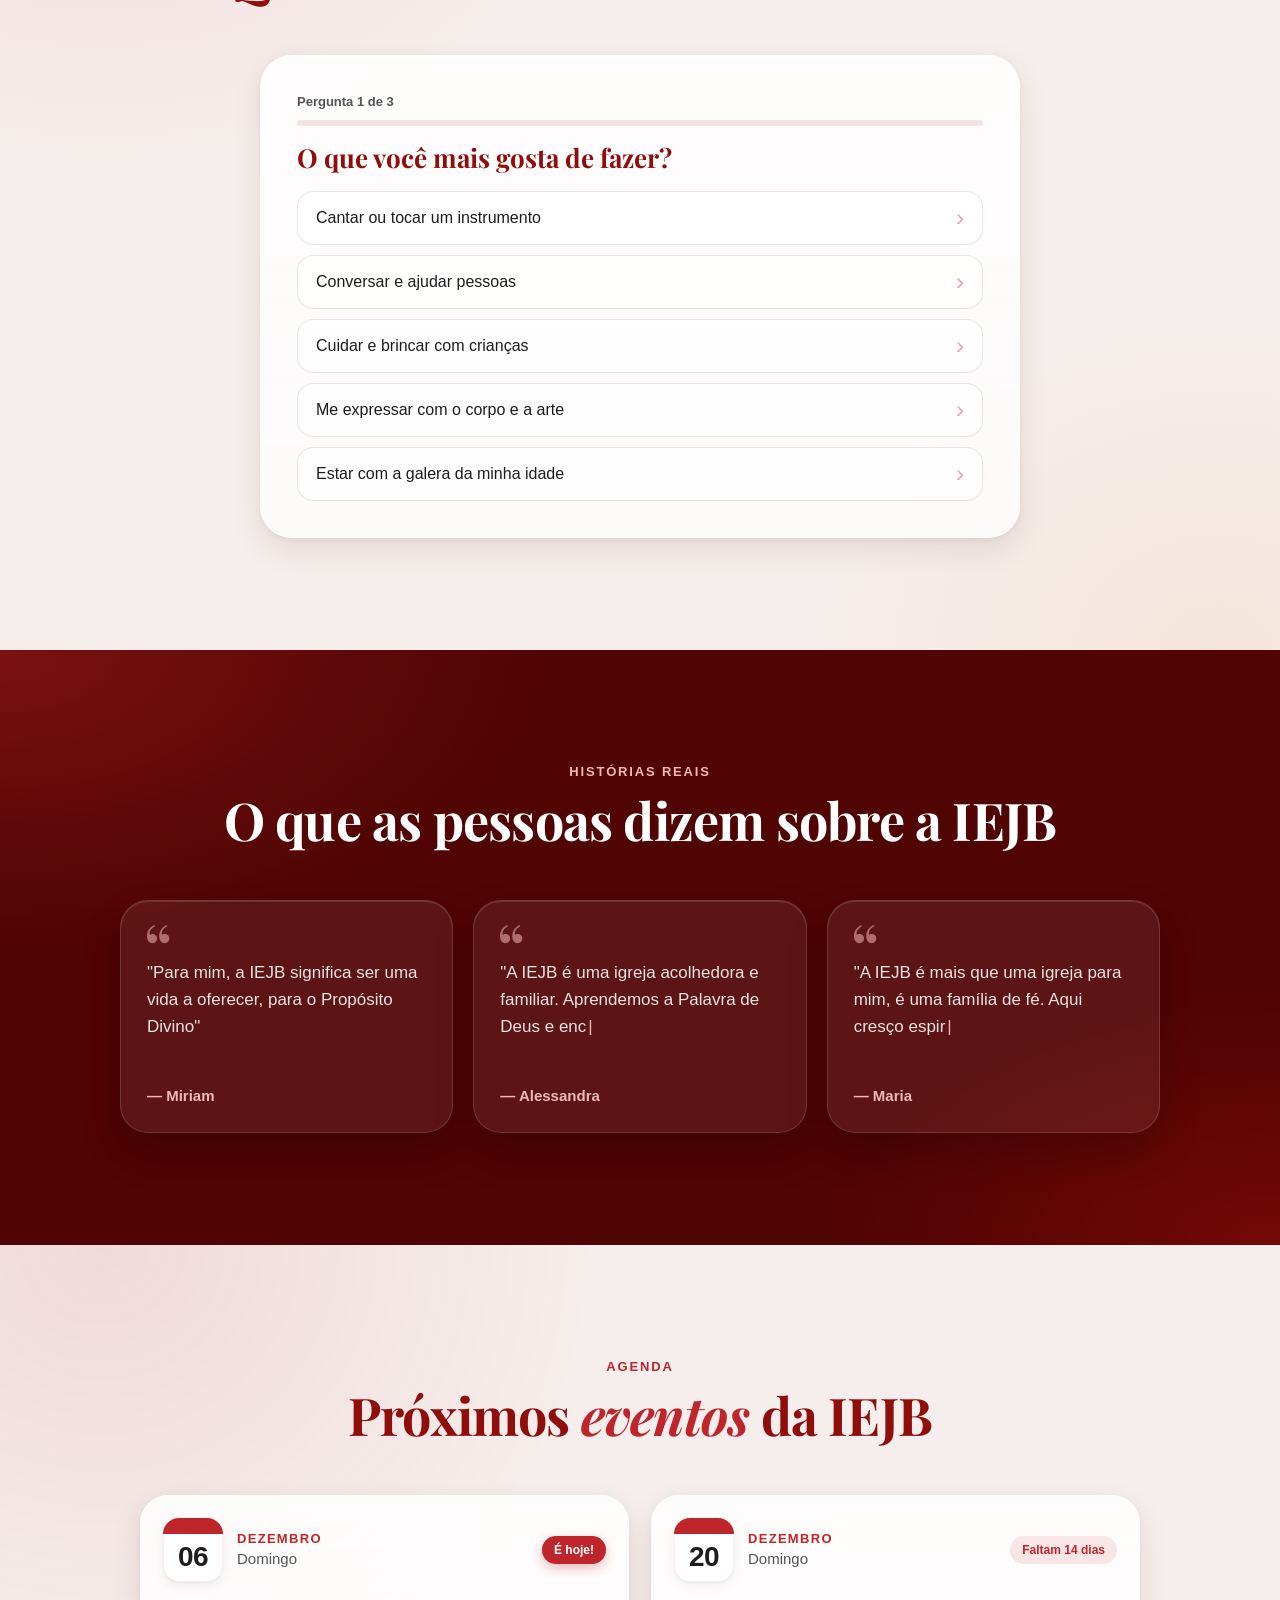
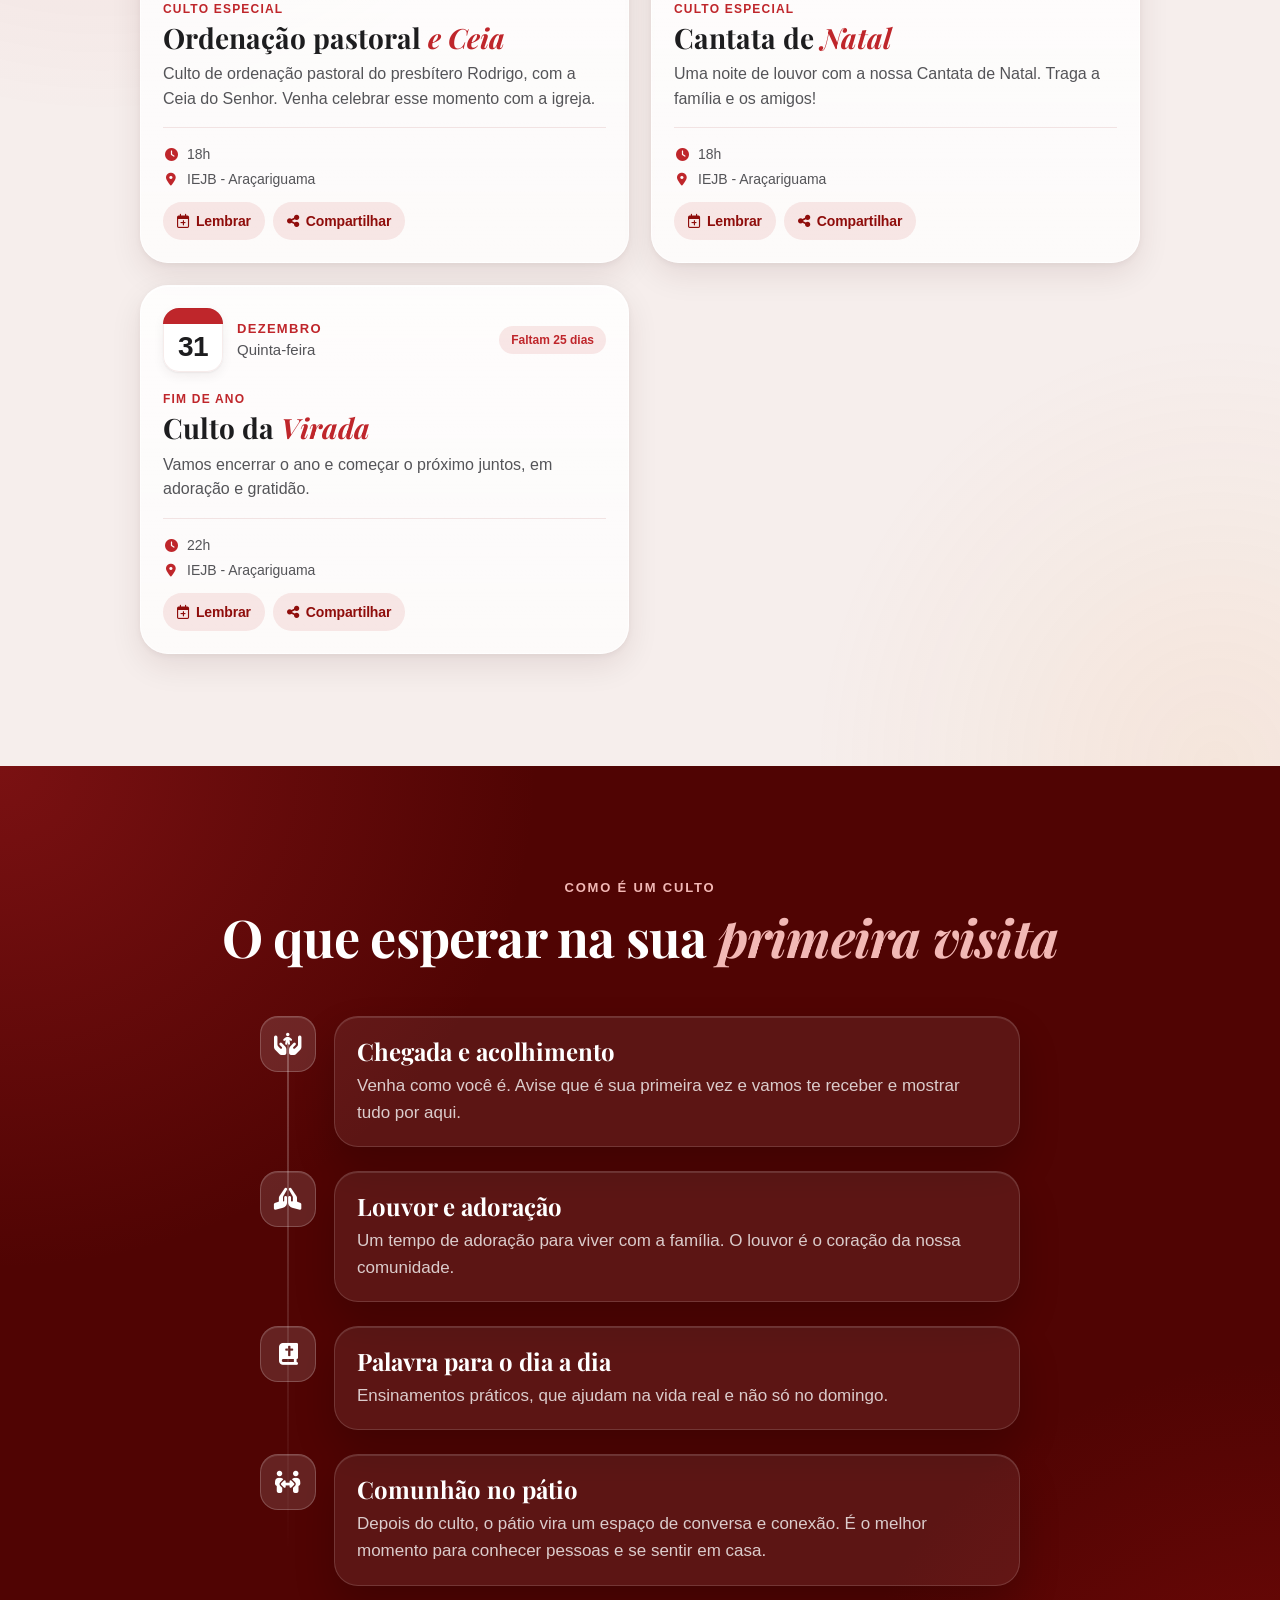
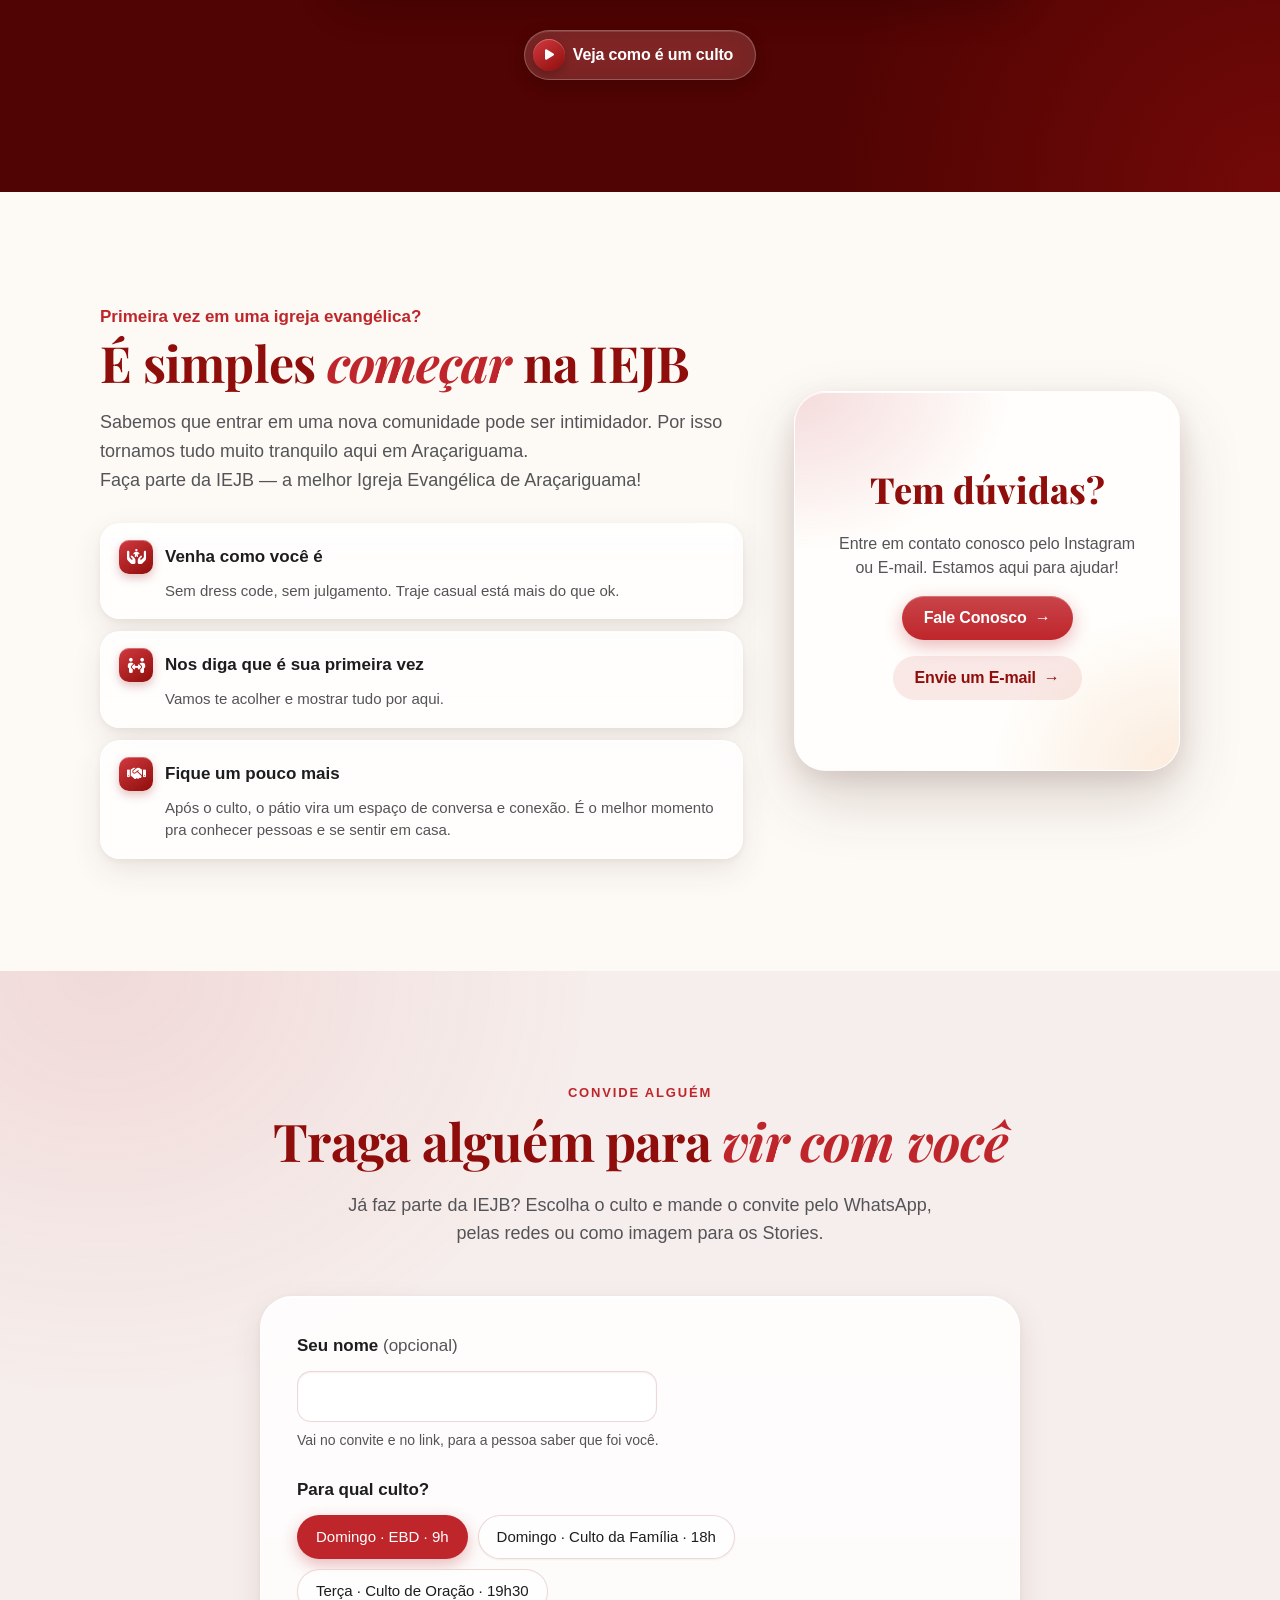
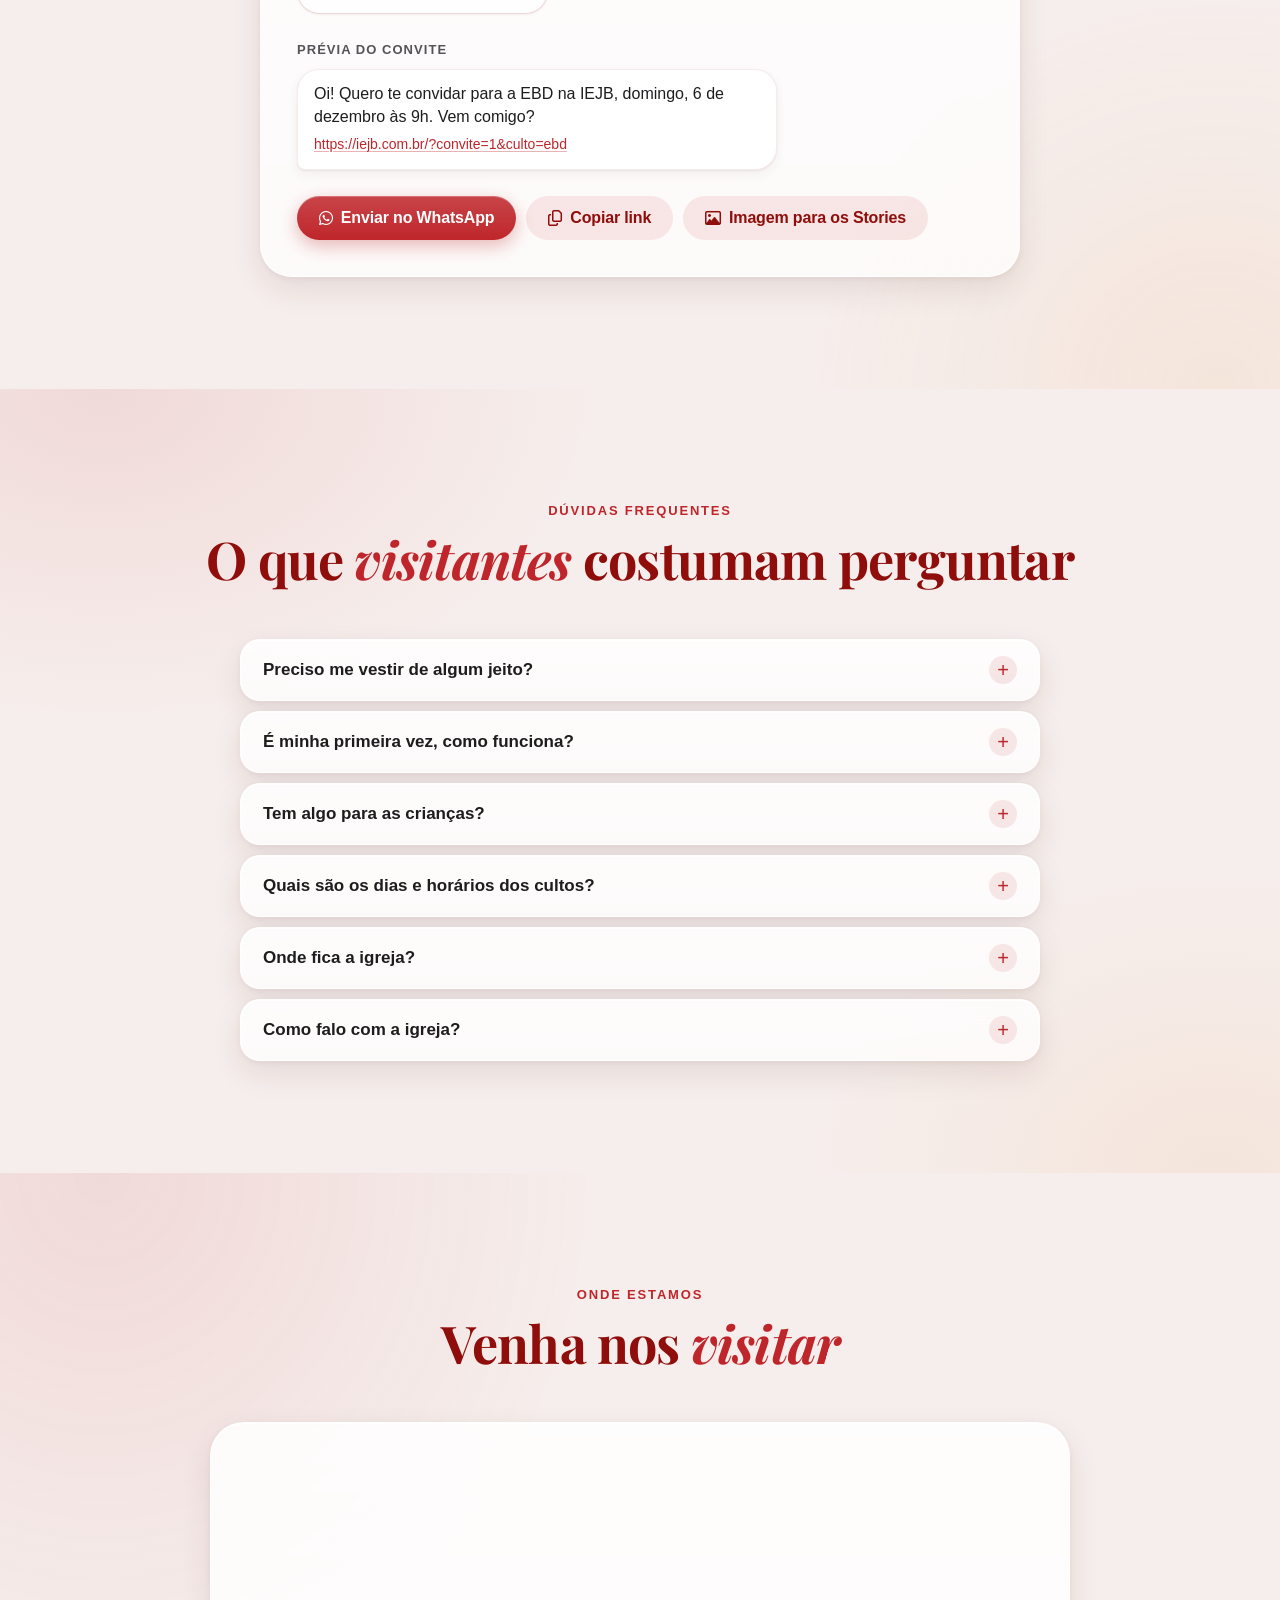
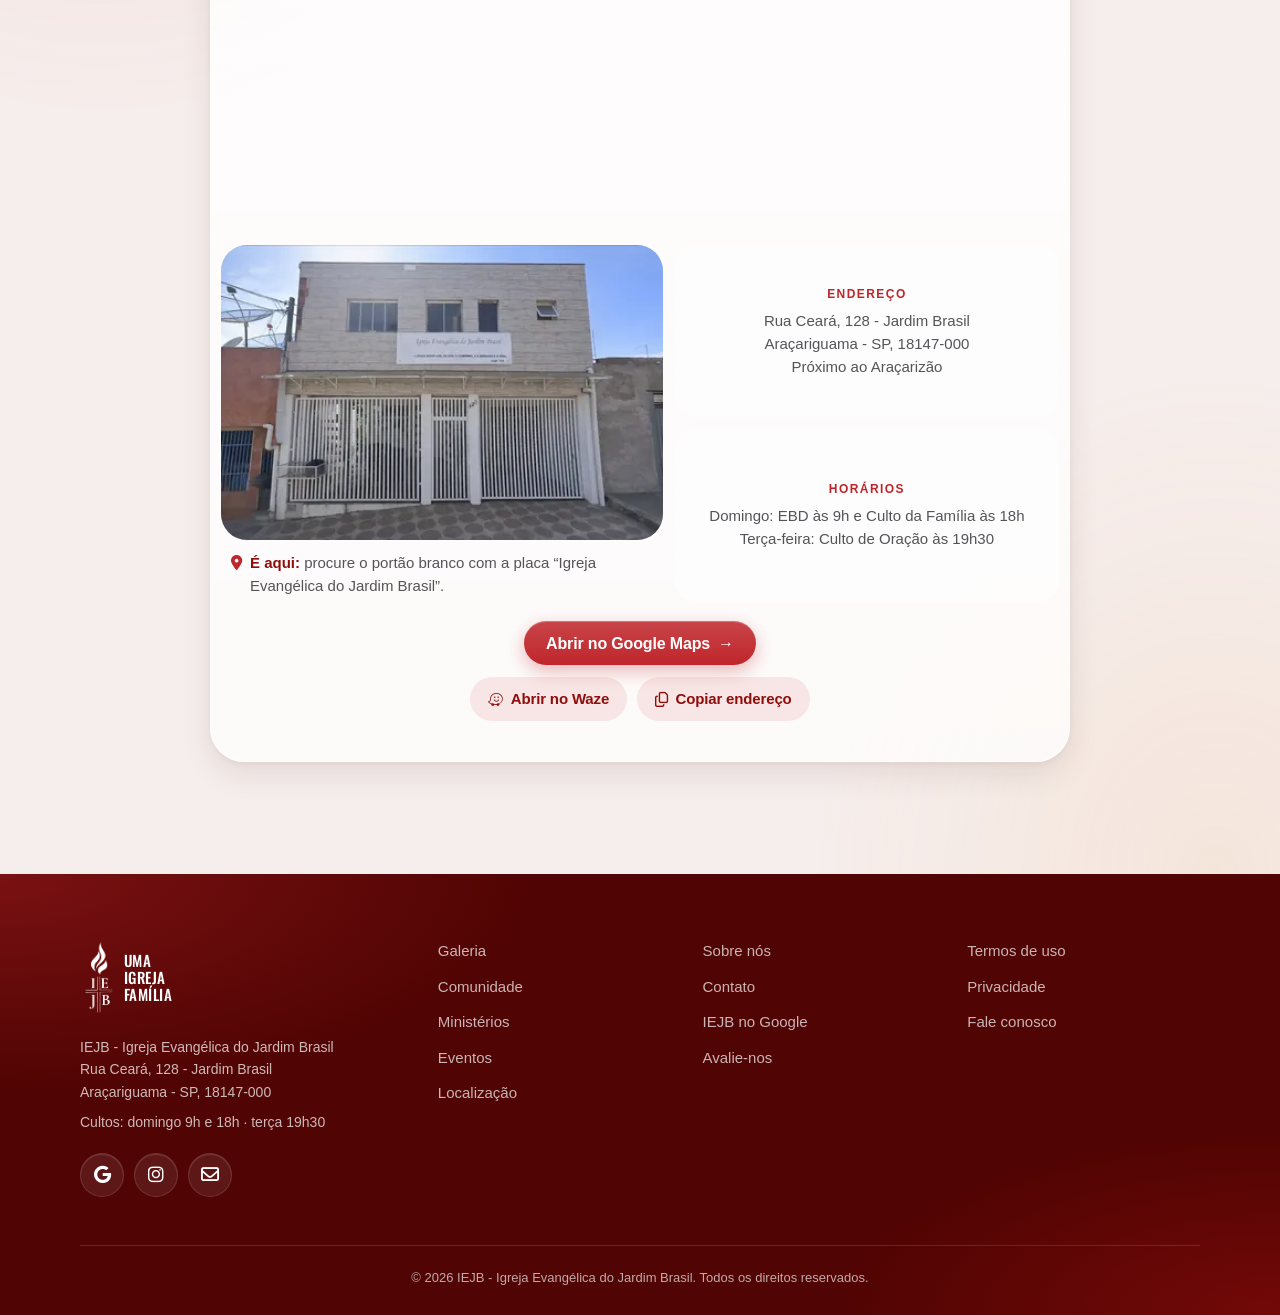
==== commit 677ddd40: "fix: 'Abrir no Google Maps' volta ao link do lugar da igreja, que está certo Co-Authored-By: Claude " ====
--- a/index.html
+++ b/index.html
@@ -79,7 +79,7 @@
                     "postalCode": "18147-000",
                     "addressCountry": "BR"
                 },
-                "hasMap": "https://www.google.com/maps/search/?api=1&query=Rua%20Cear%C3%A1%2C%20128%20-%20Jardim%20Brasil%2C%20Ara%C3%A7ariguama%20-%20SP%2C%2018147-000",
+                "hasMap": "https://maps.app.goo.gl/t8zvQi2DQzQXud8M9",
                 "sameAs": ["https://www.instagram.com/iejbrasil/"],
                 "areaServed": { "@type": "City", "name": "Araçariguama" },
                 "isAccessibleForFree": true,
@@ -692,7 +692,7 @@
                             </div>
                         </div>
                     </div>
-                    <a href="https://www.google.com/maps/search/?api=1&query=Rua%20Cear%C3%A1%2C%20128%20-%20Jardim%20Brasil%2C%20Ara%C3%A7ariguama%20-%20SP%2C%2018147-000" target="_blank" rel="noopener noreferrer">Abrir no Google Maps <span aria-hidden="true">→</span></a>
+                    <a href="https://maps.app.goo.gl/t8zvQi2DQzQXud8M9" target="_blank" rel="noopener noreferrer">Abrir no Google Maps <span aria-hidden="true">→</span></a>
                     <div class="localizacao-acoes">
                         <a href="https://waze.com/ul?q=Rua%20Cear%C3%A1%2C%20128%20-%20Jardim%20Brasil%2C%20Ara%C3%A7ariguama%20-%20SP%2C%2018147-000&amp;navigate=yes" target="_blank" rel="noopener noreferrer"><i class="fa-brands fa-waze" aria-hidden="true"></i>Abrir no Waze</a>
                         <!-- Uber precisa das coordenadas exatas da igreja: fica escondido até elas serem confirmadas (COORDENADAS_IEJB em visita.js) -->
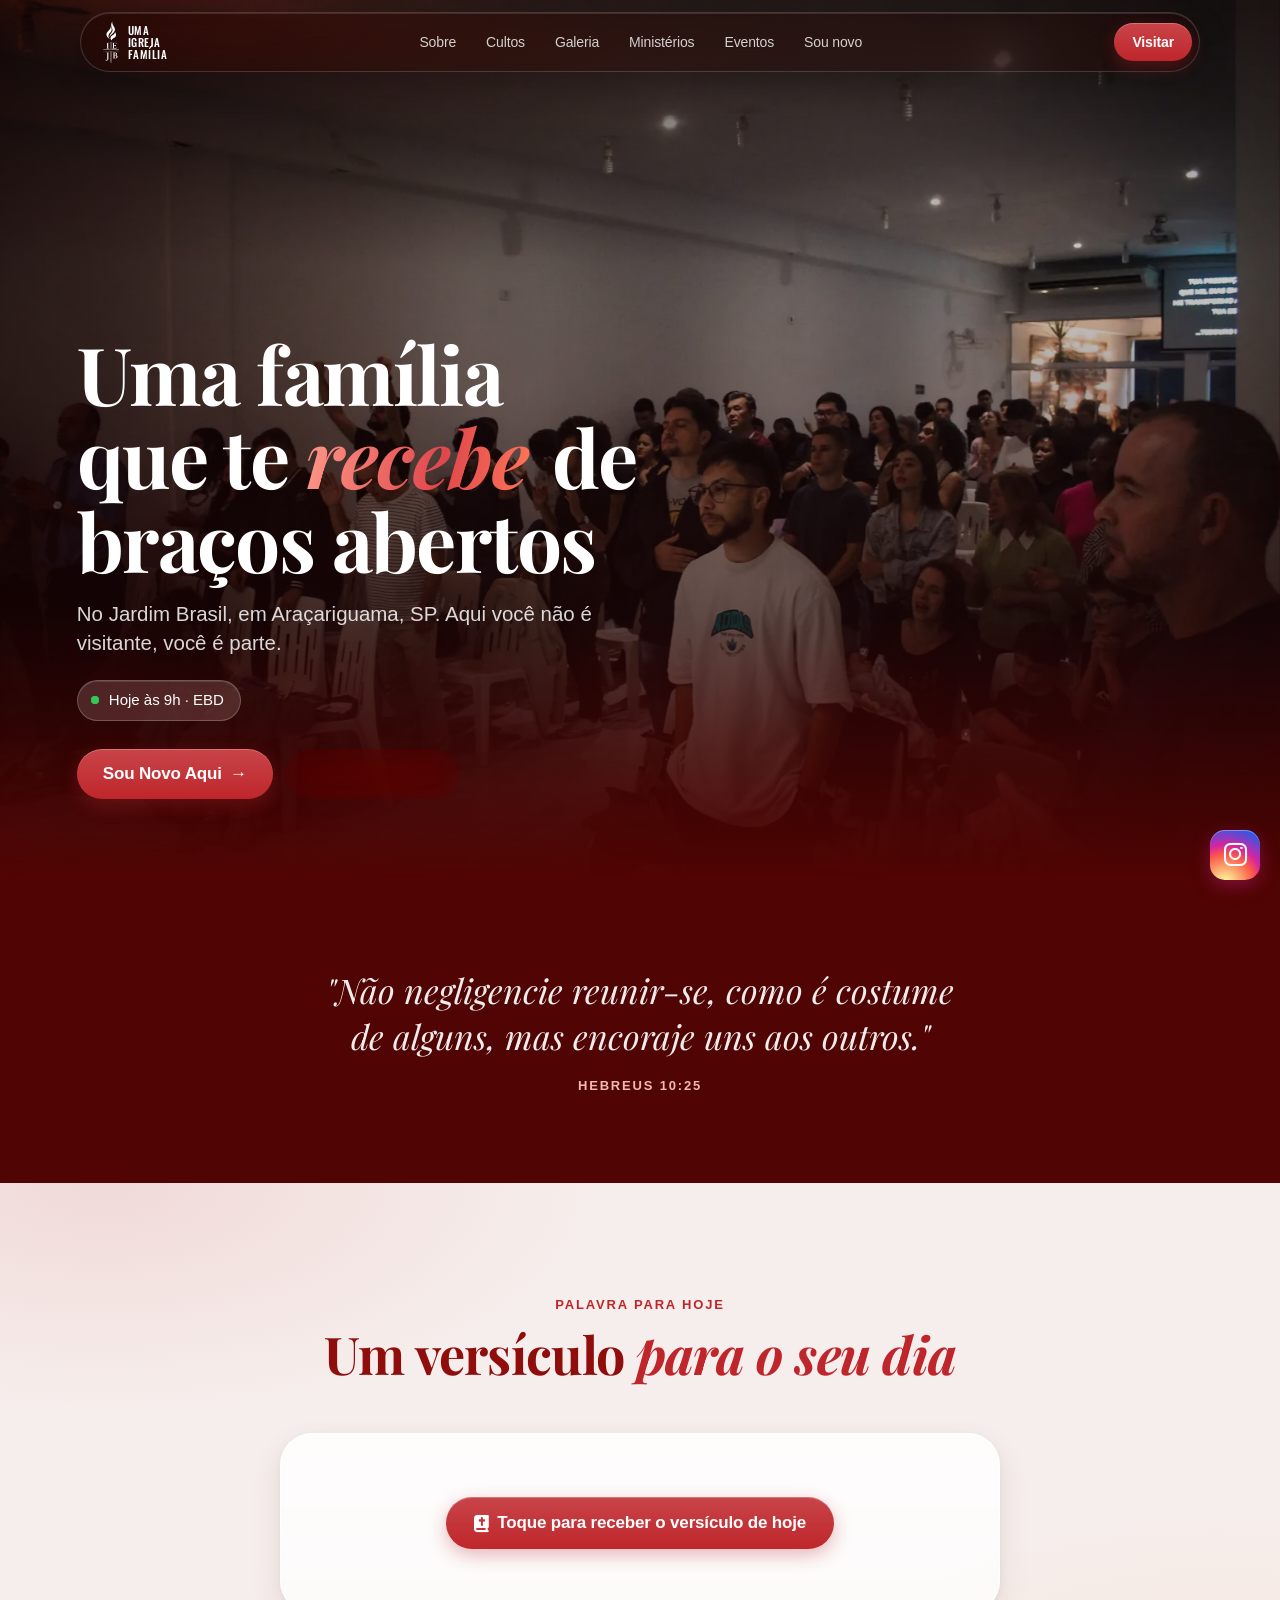
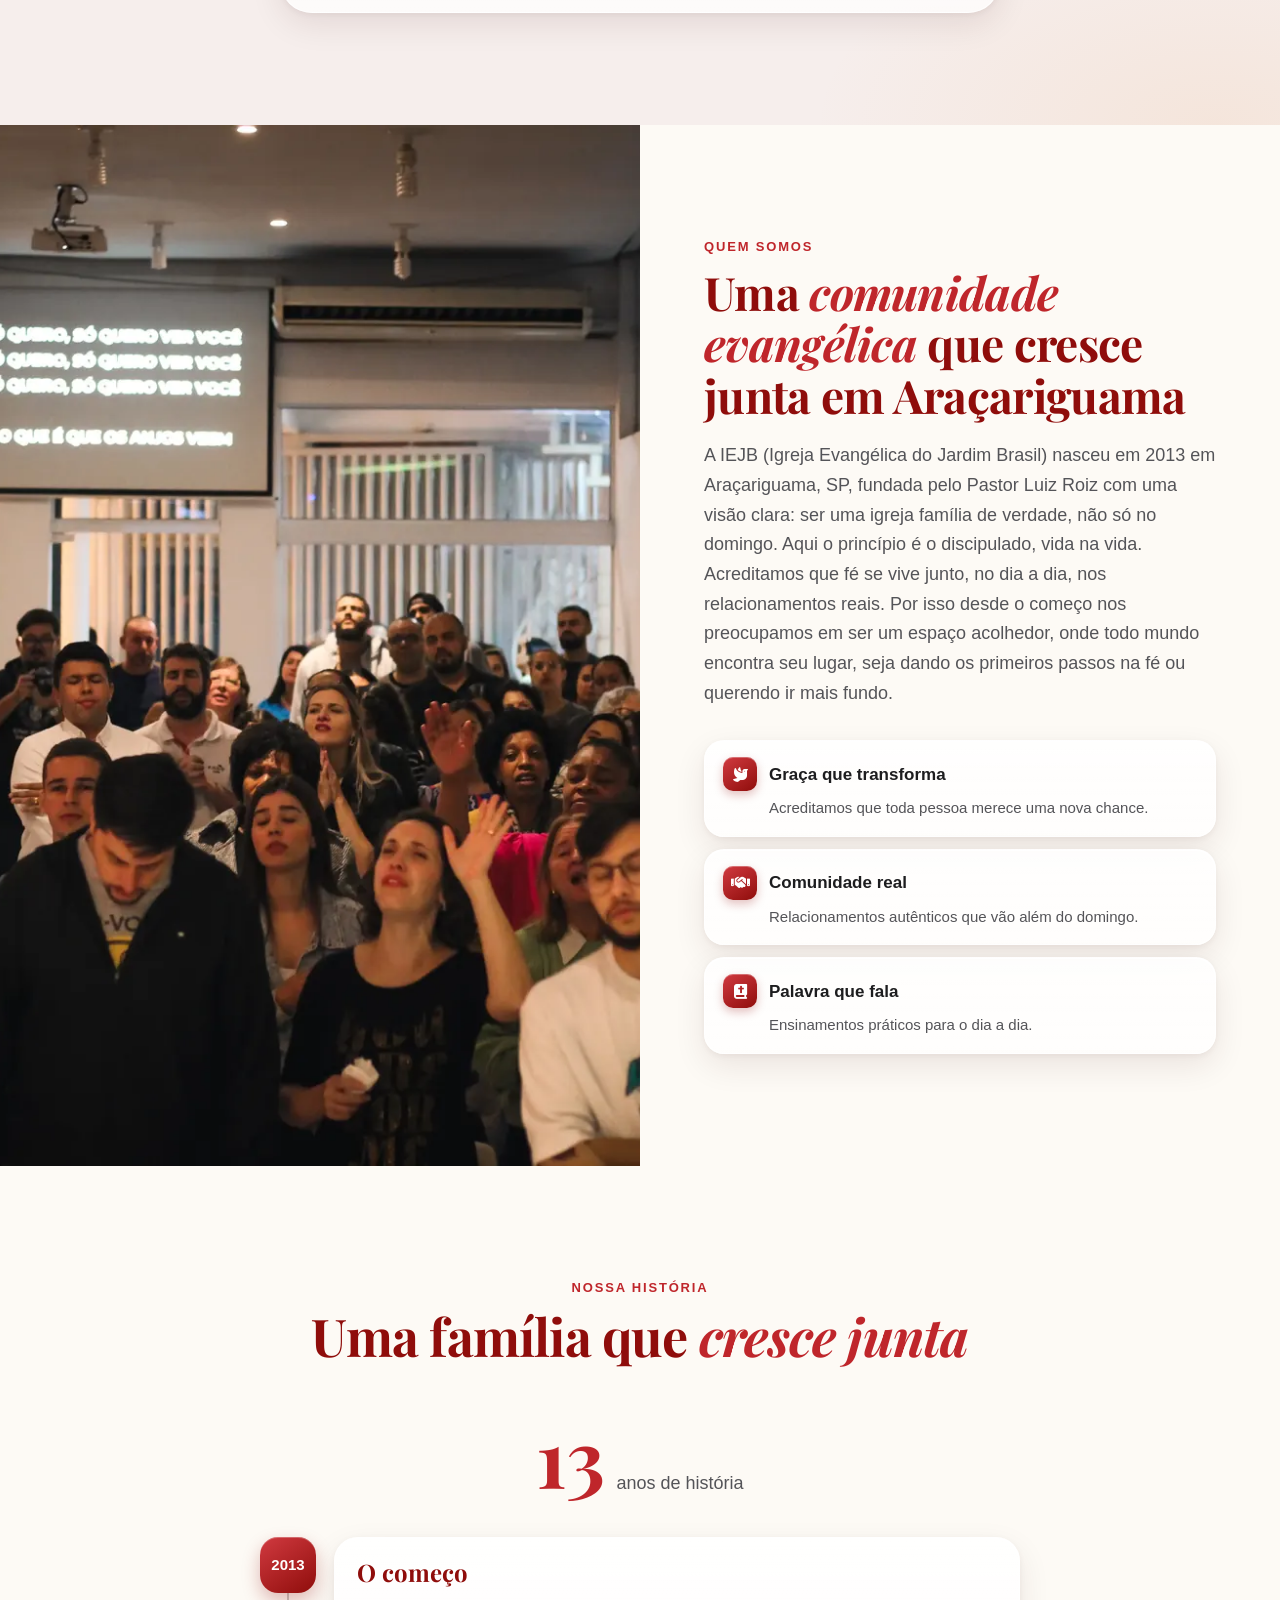
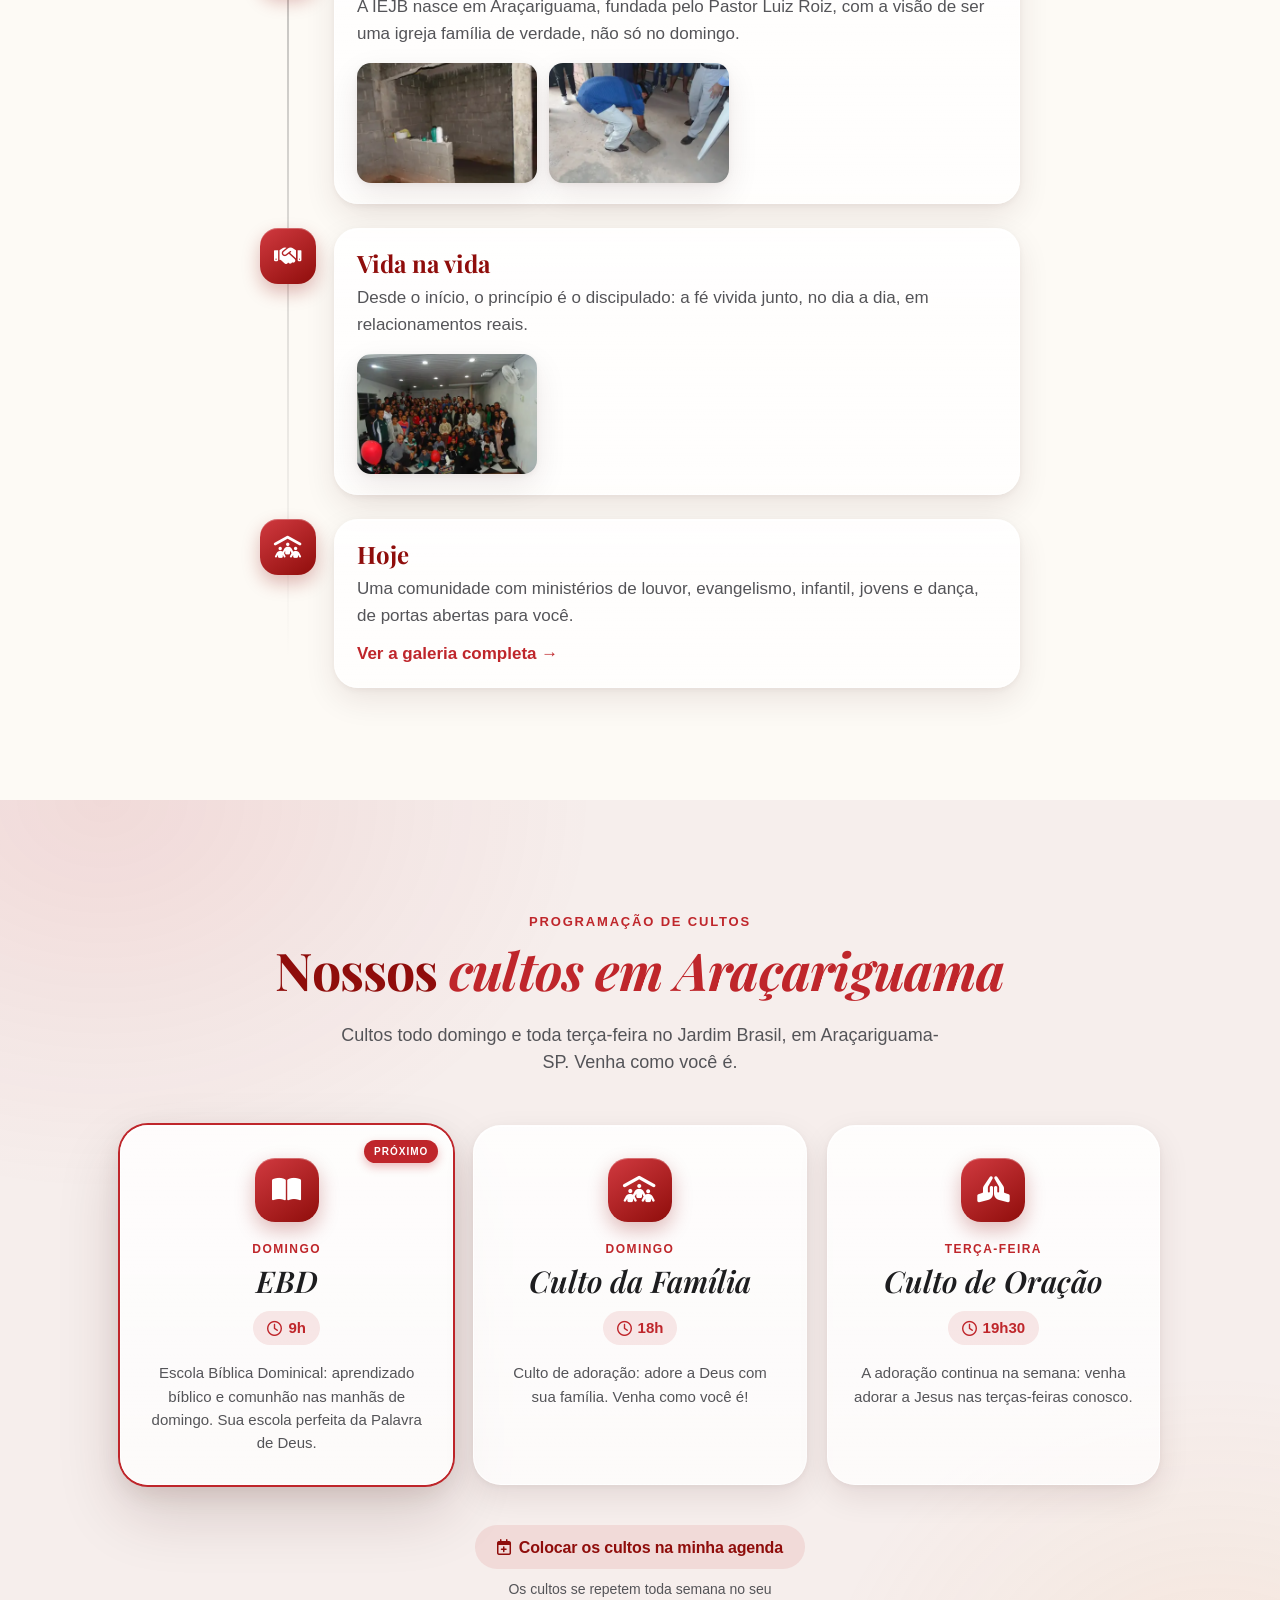
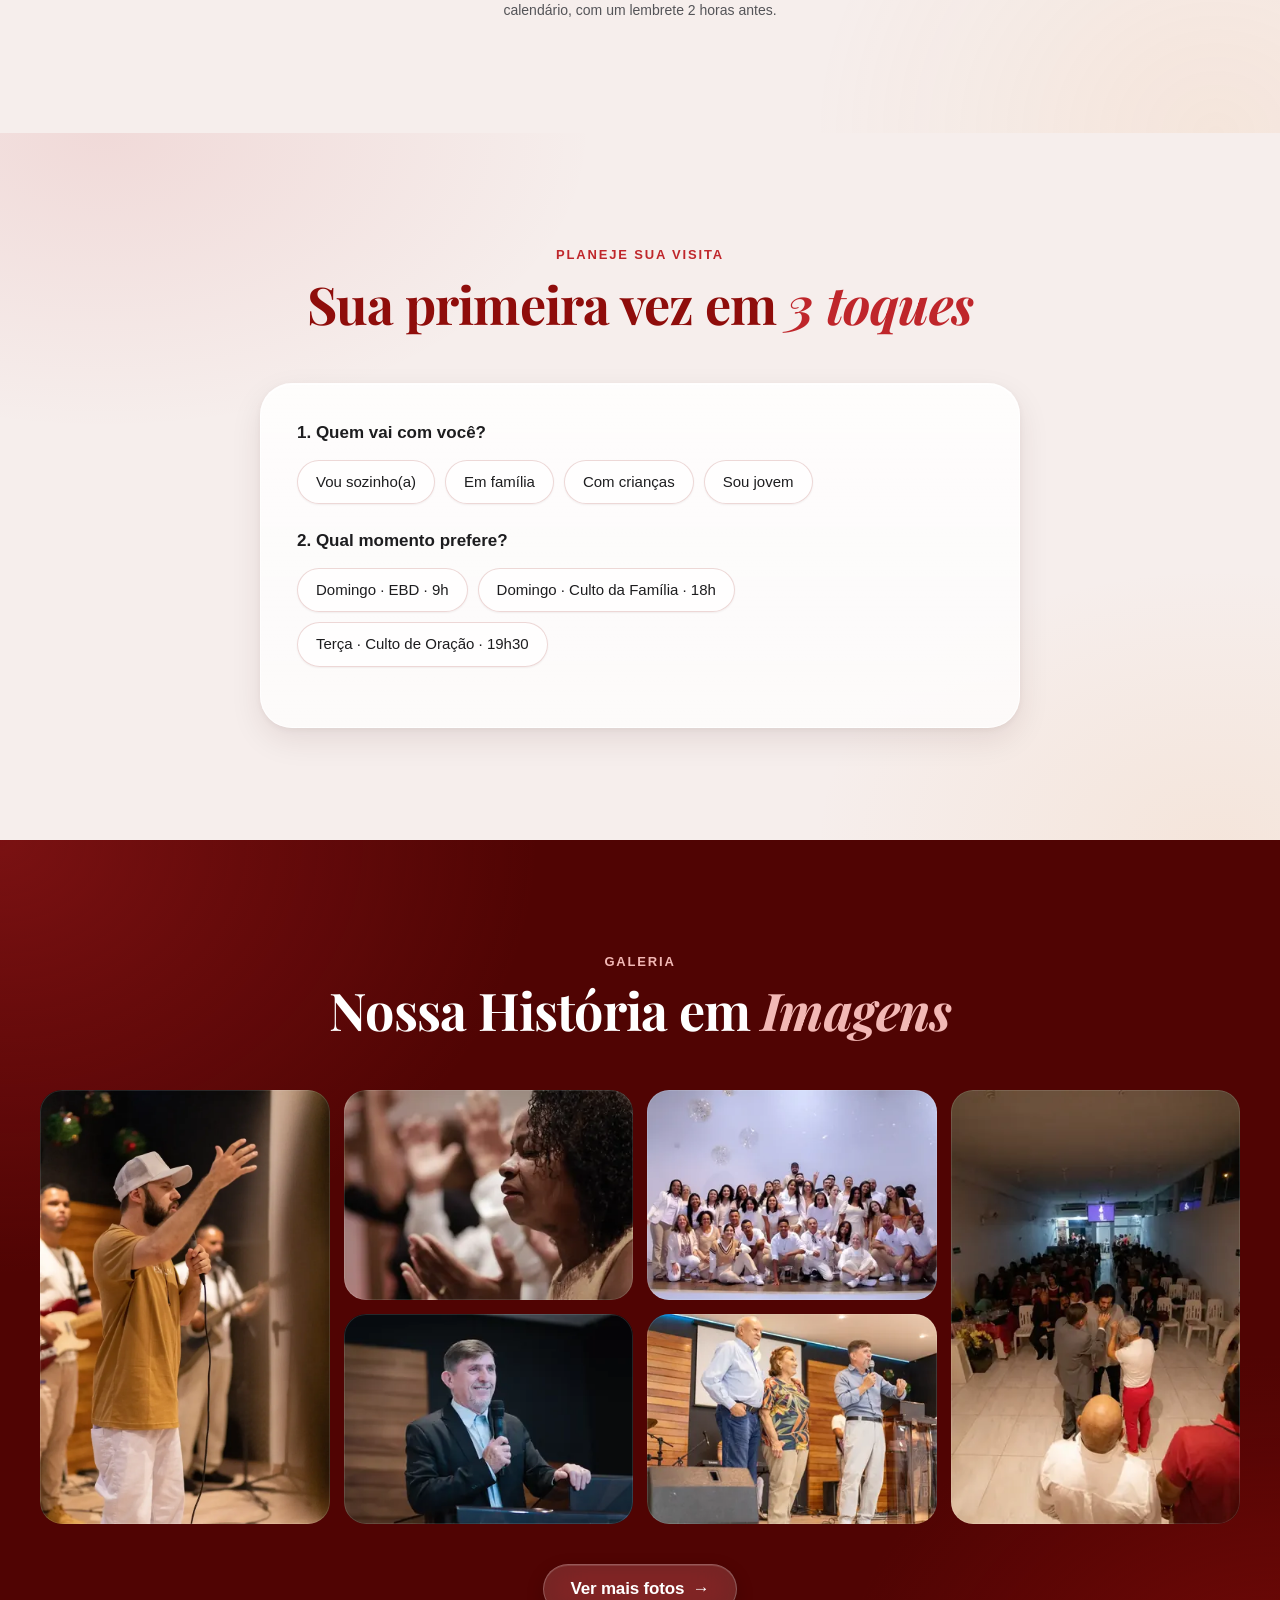
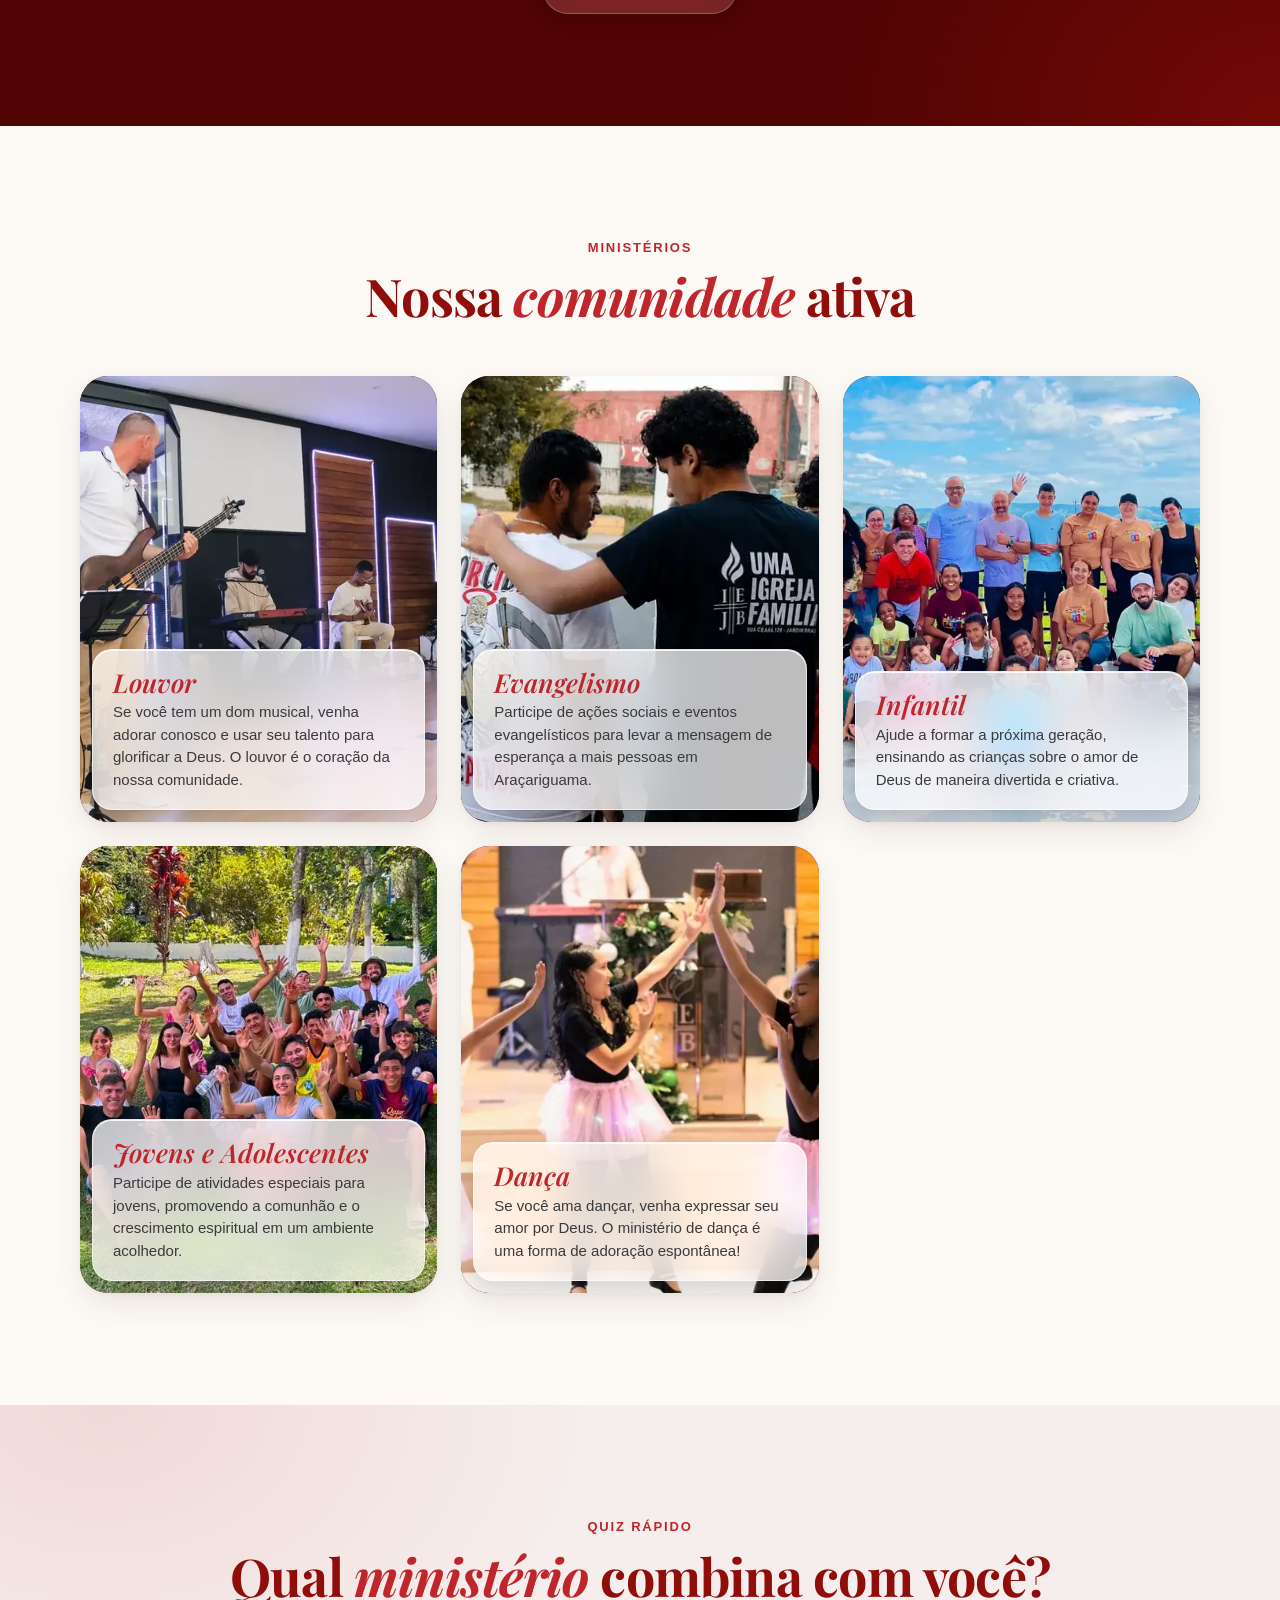
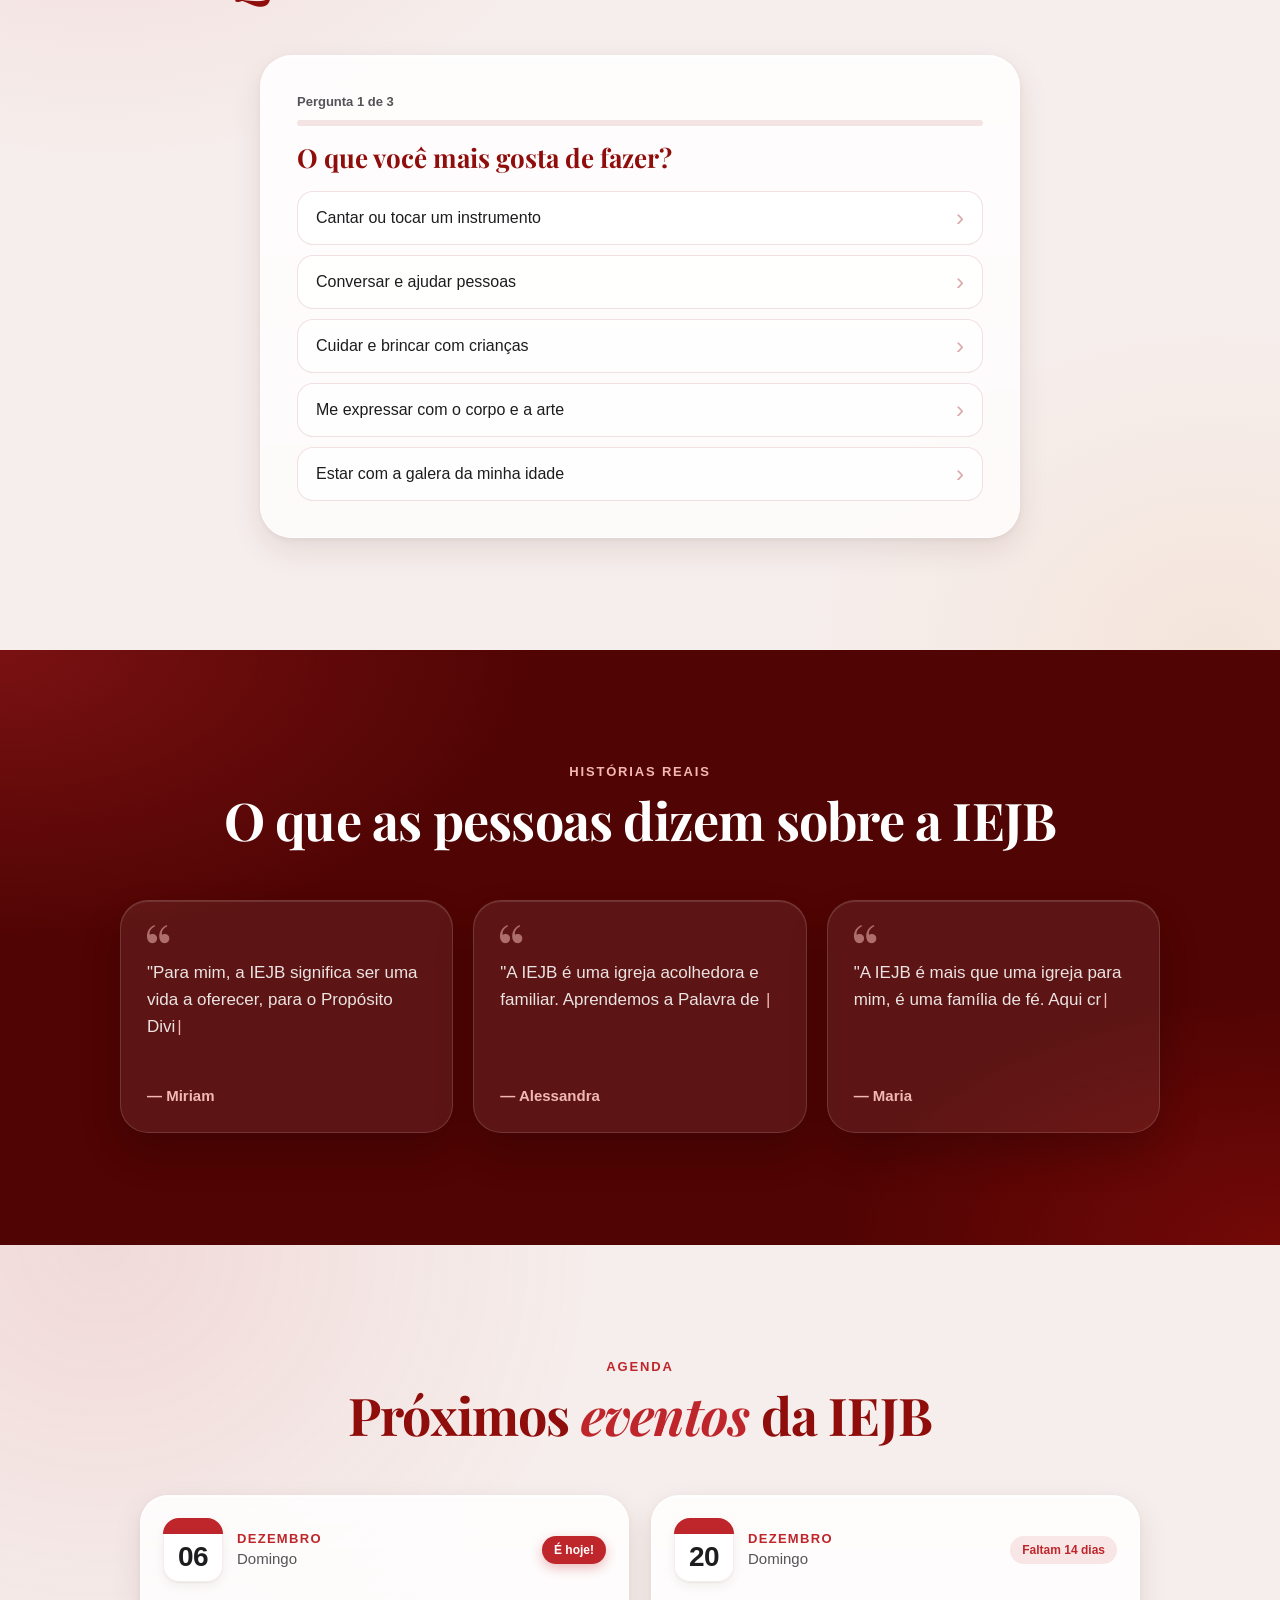
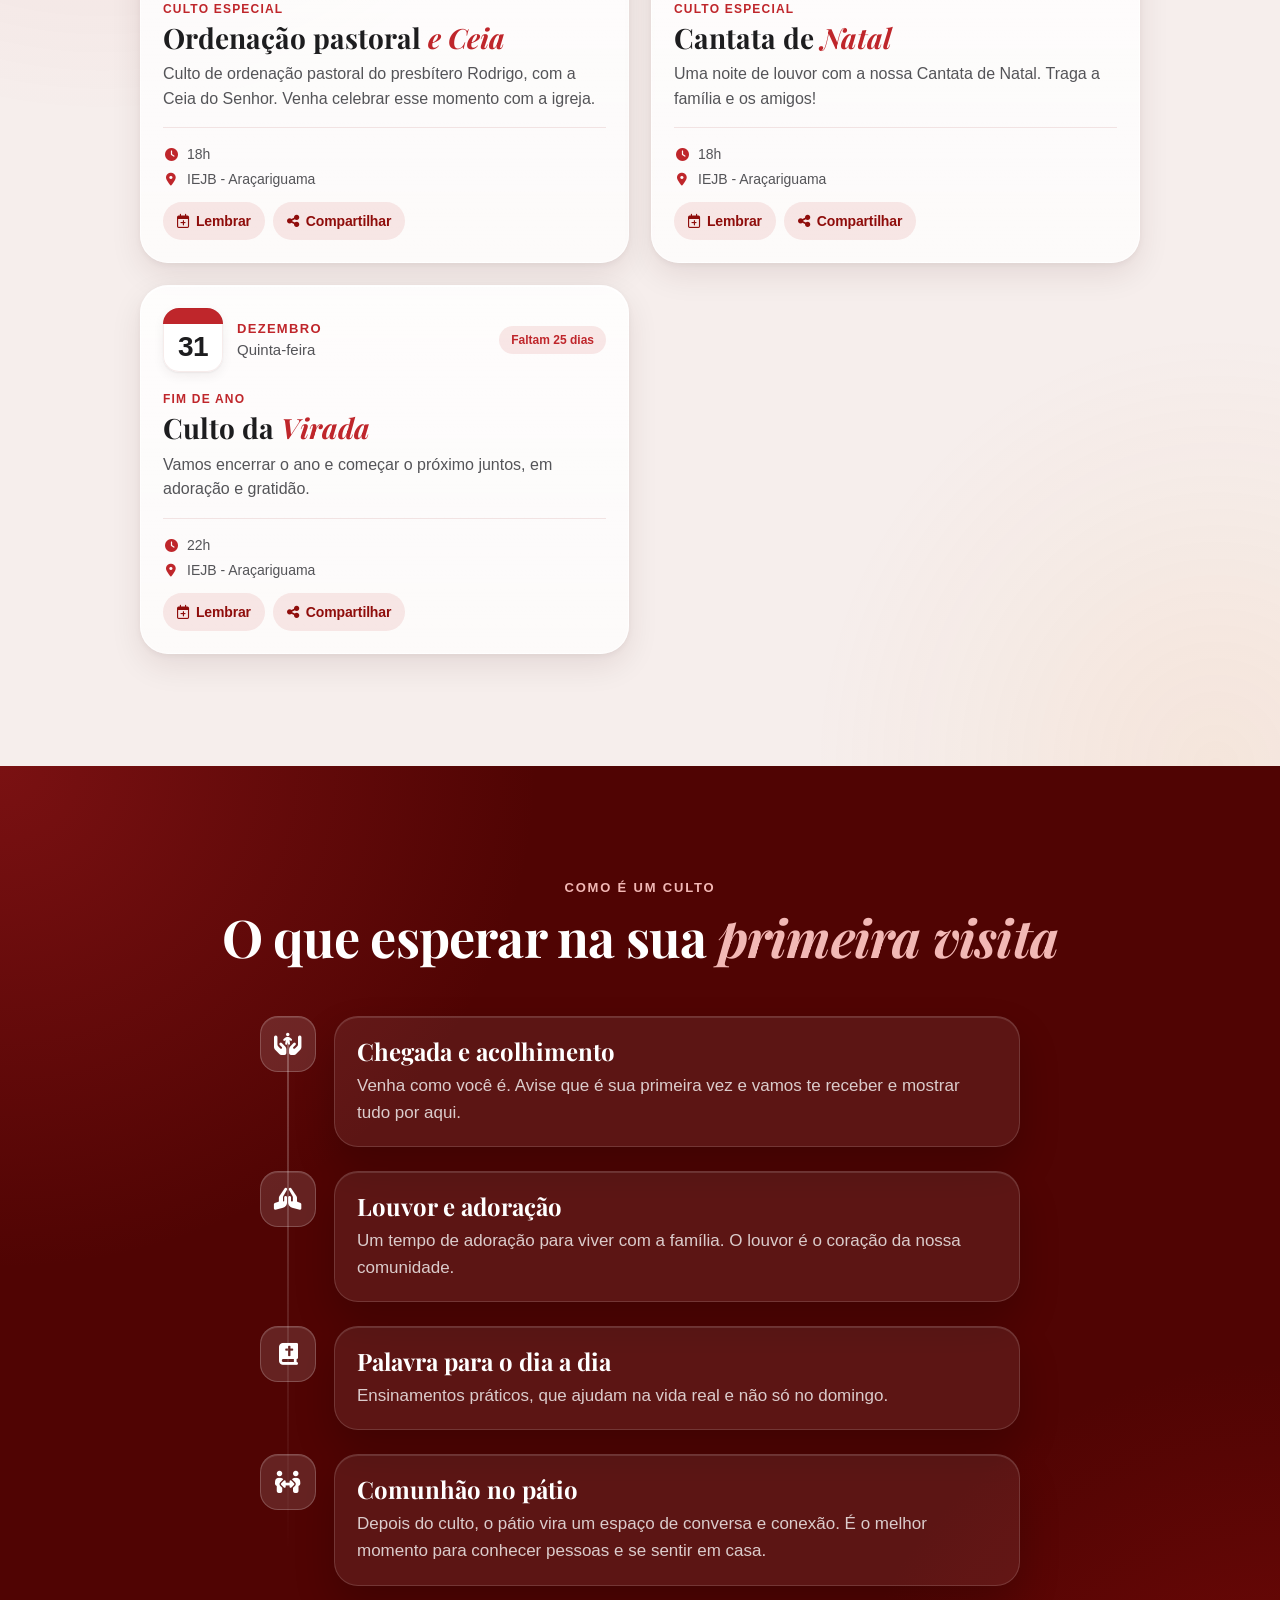
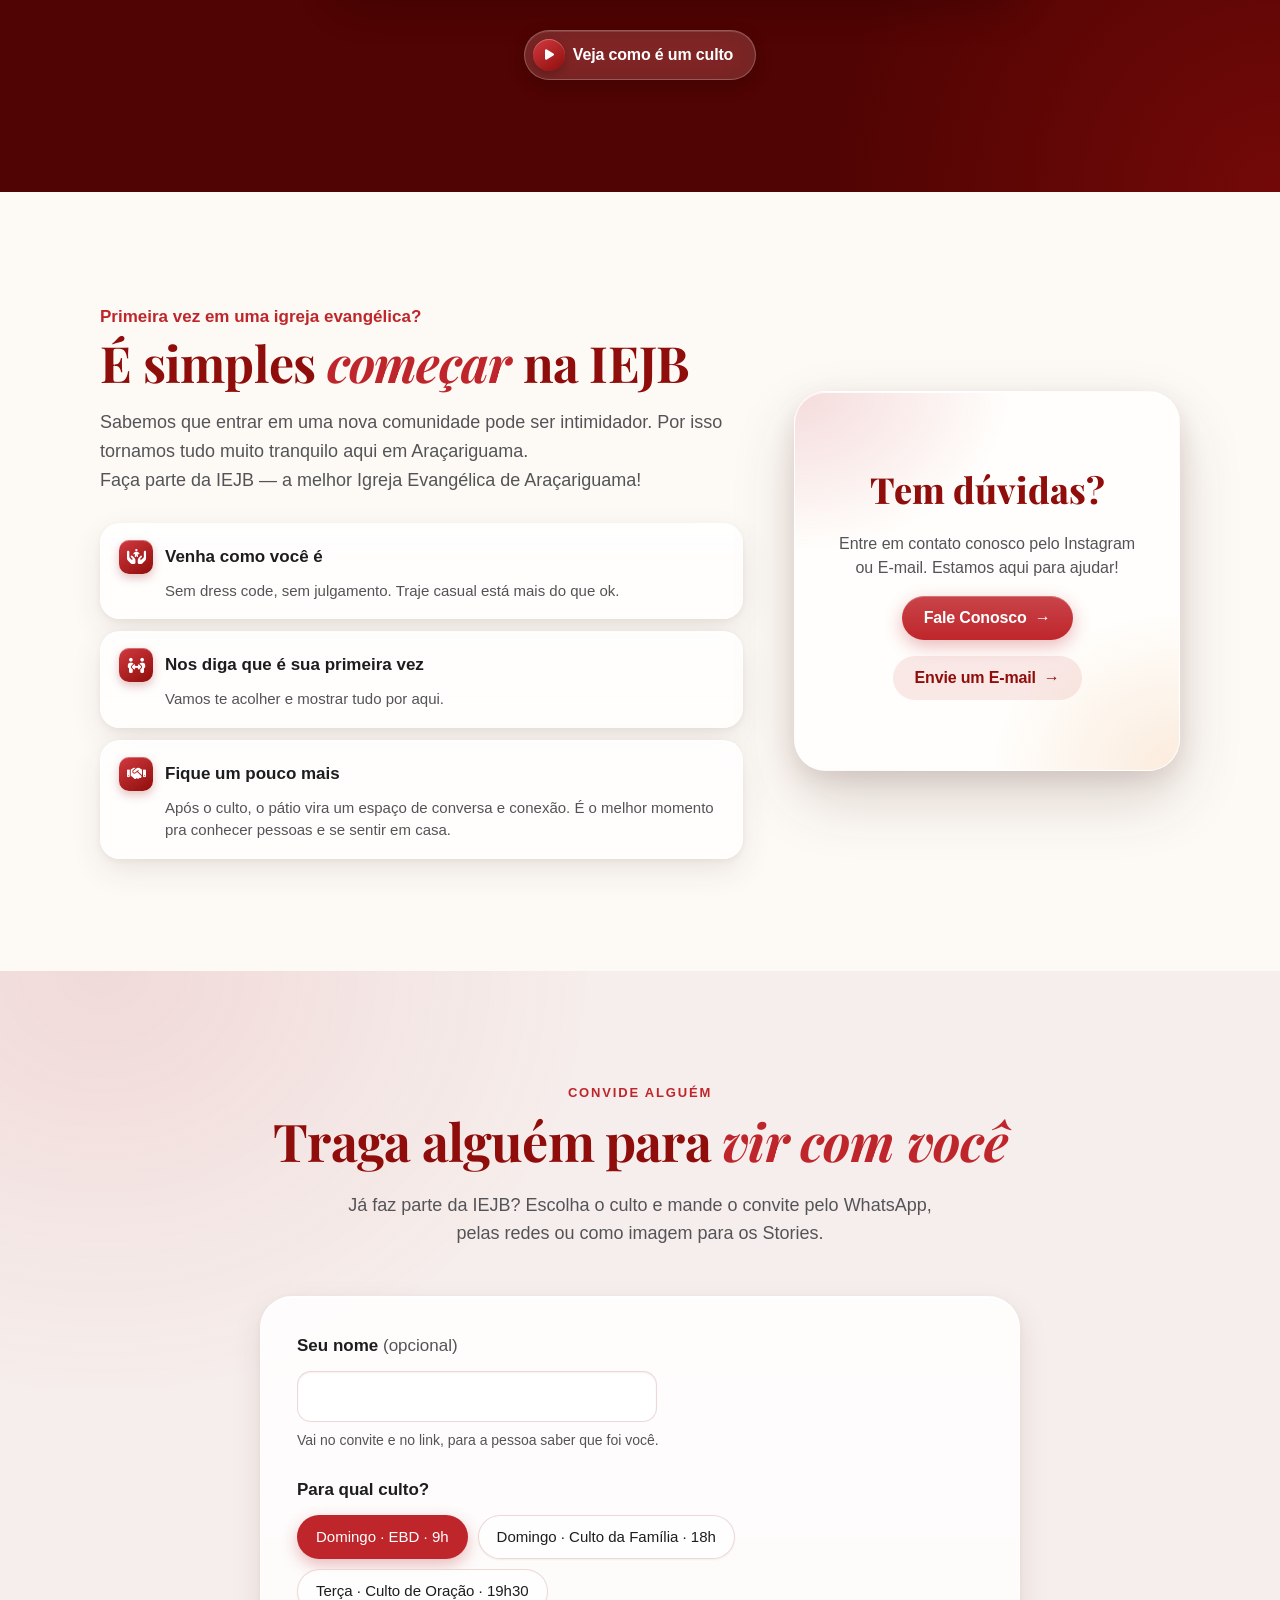
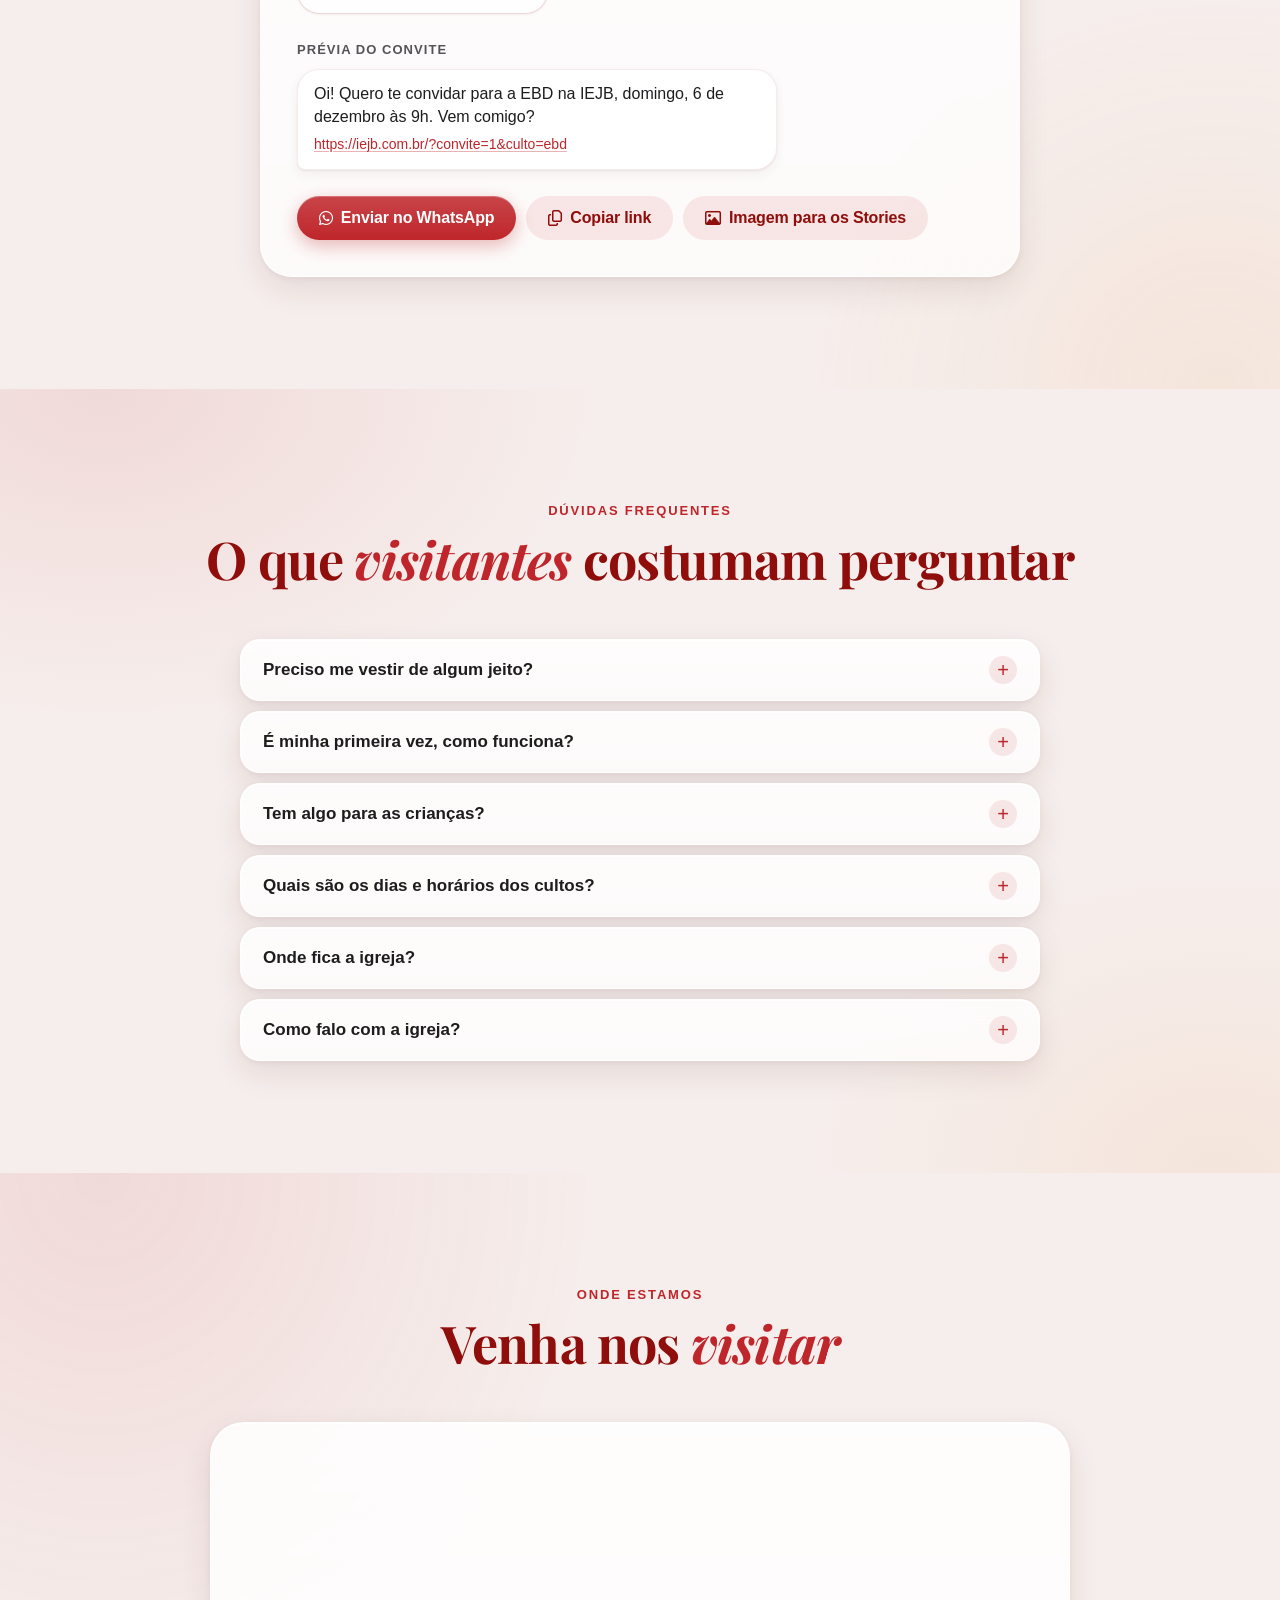
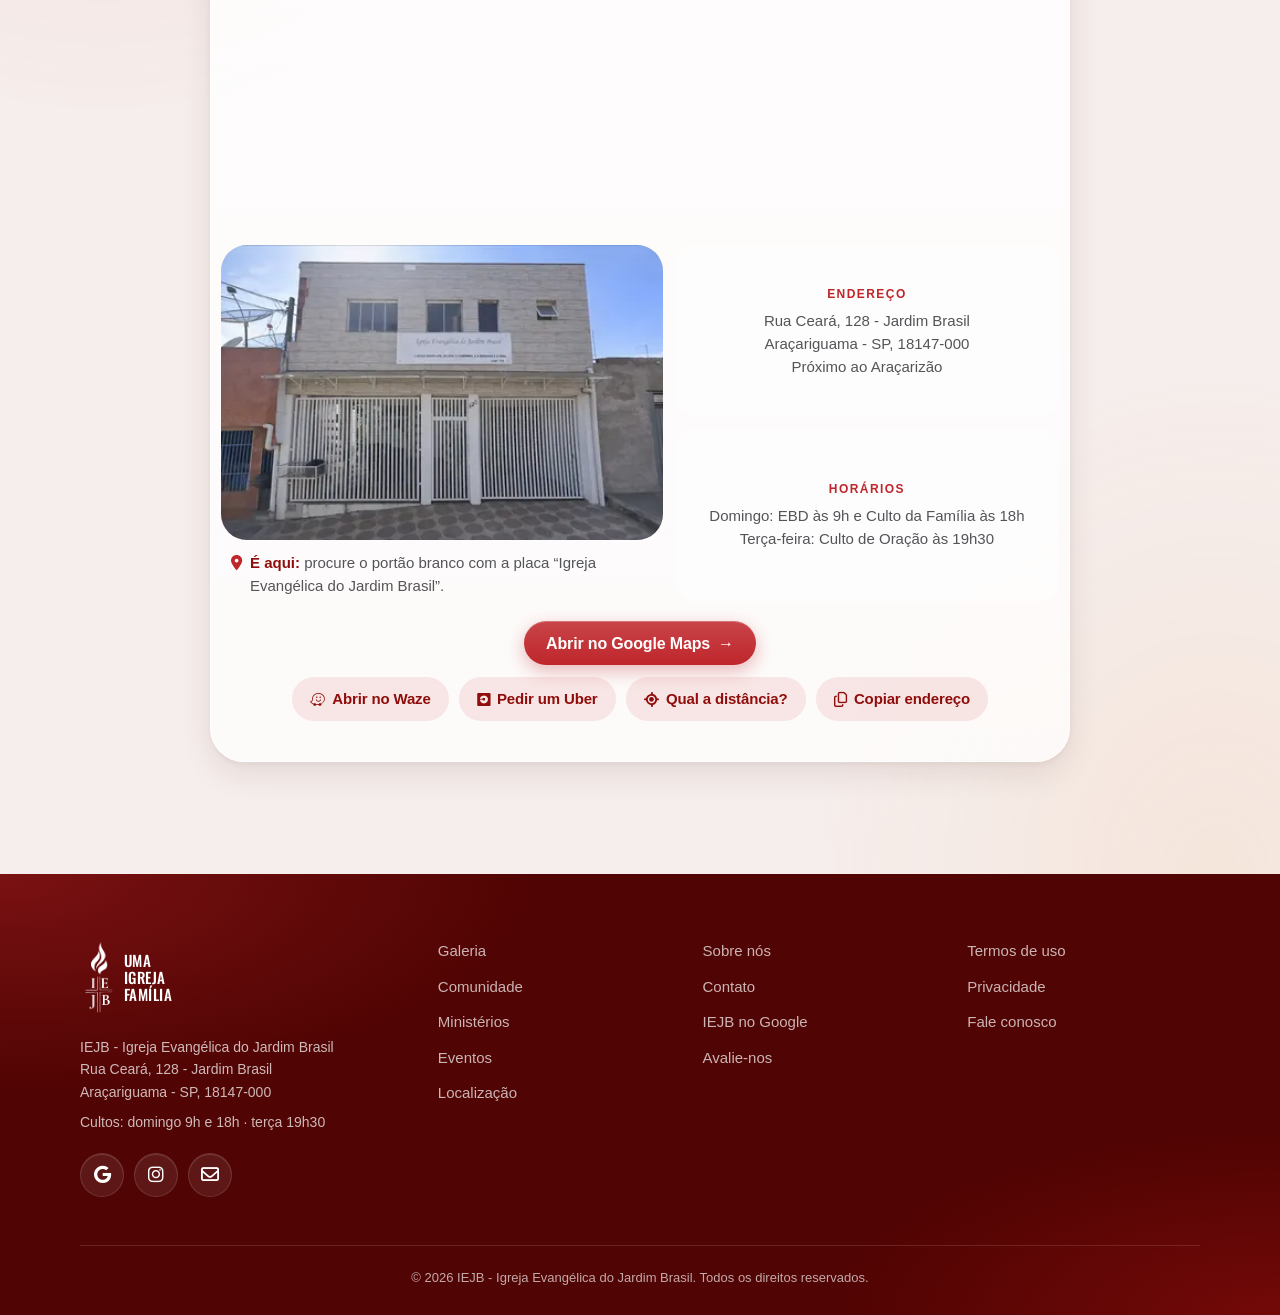
==== commit 6a939ed1: "fix: coordenadas certas da igreja no Waze, Uber, distância e dados do Google Pino confirmado no Goog" ====
--- a/index.html
+++ b/index.html
@@ -79,6 +79,7 @@
                     "postalCode": "18147-000",
                     "addressCountry": "BR"
                 },
+                "geo": { "@type": "GeoCoordinates", "latitude": -23.4288865, "longitude": -47.0658478 },
                 "hasMap": "https://maps.app.goo.gl/t8zvQi2DQzQXud8M9",
                 "sameAs": ["https://www.instagram.com/iejbrasil/"],
                 "areaServed": { "@type": "City", "name": "Araçariguama" },
@@ -694,9 +695,8 @@
                     </div>
                     <a href="https://maps.app.goo.gl/t8zvQi2DQzQXud8M9" target="_blank" rel="noopener noreferrer">Abrir no Google Maps <span aria-hidden="true">→</span></a>
                     <div class="localizacao-acoes">
-                        <a href="https://waze.com/ul?q=Rua%20Cear%C3%A1%2C%20128%20-%20Jardim%20Brasil%2C%20Ara%C3%A7ariguama%20-%20SP%2C%2018147-000&amp;navigate=yes" target="_blank" rel="noopener noreferrer"><i class="fa-brands fa-waze" aria-hidden="true"></i>Abrir no Waze</a>
-                        <!-- Uber precisa das coordenadas exatas da igreja: fica escondido até elas serem confirmadas (COORDENADAS_IEJB em visita.js) -->
-                        <a hidden href="https://m.uber.com/ul/?action=setPickup&amp;pickup=my_location&amp;dropoff[latitude]=-23.42888942&amp;dropoff[longitude]=-47.07071296&amp;dropoff[nickname]=IEJB&amp;dropoff[formatted_address]=Rua%20Cear%C3%A1%2C%20128%20-%20Jardim%20Brasil%2C%20Ara%C3%A7ariguama%20-%20SP%2C%2018147-000" target="_blank" rel="noopener noreferrer"><i class="fa-brands fa-uber" aria-hidden="true"></i>Pedir um Uber</a>
+                        <a href="https://waze.com/ul?ll=-23.4288865,-47.0658478&amp;navigate=yes" target="_blank" rel="noopener noreferrer"><i class="fa-brands fa-waze" aria-hidden="true"></i>Abrir no Waze</a>
+                        <a href="https://m.uber.com/ul/?action=setPickup&amp;pickup=my_location&amp;dropoff[latitude]=-23.4288865&amp;dropoff[longitude]=-47.0658478&amp;dropoff[nickname]=IEJB&amp;dropoff[formatted_address]=Rua%20Cear%C3%A1%2C%20128%20-%20Jardim%20Brasil%2C%20Ara%C3%A7ariguama%20-%20SP%2C%2018147-000" target="_blank" rel="noopener noreferrer"><i class="fa-brands fa-uber" aria-hidden="true"></i>Pedir um Uber</a>
                         <button type="button" id="btn-distancia" hidden><i class="fa-solid fa-location-crosshairs" aria-hidden="true"></i>Qual a distância?</button>
                         <button type="button" id="copiar-endereco" data-endereco="Rua Ceará, 128 - Jardim Brasil, Araçariguama - SP, 18147-000"><i class="fa-regular fa-copy" aria-hidden="true"></i>Copiar endereço</button>
                     </div>
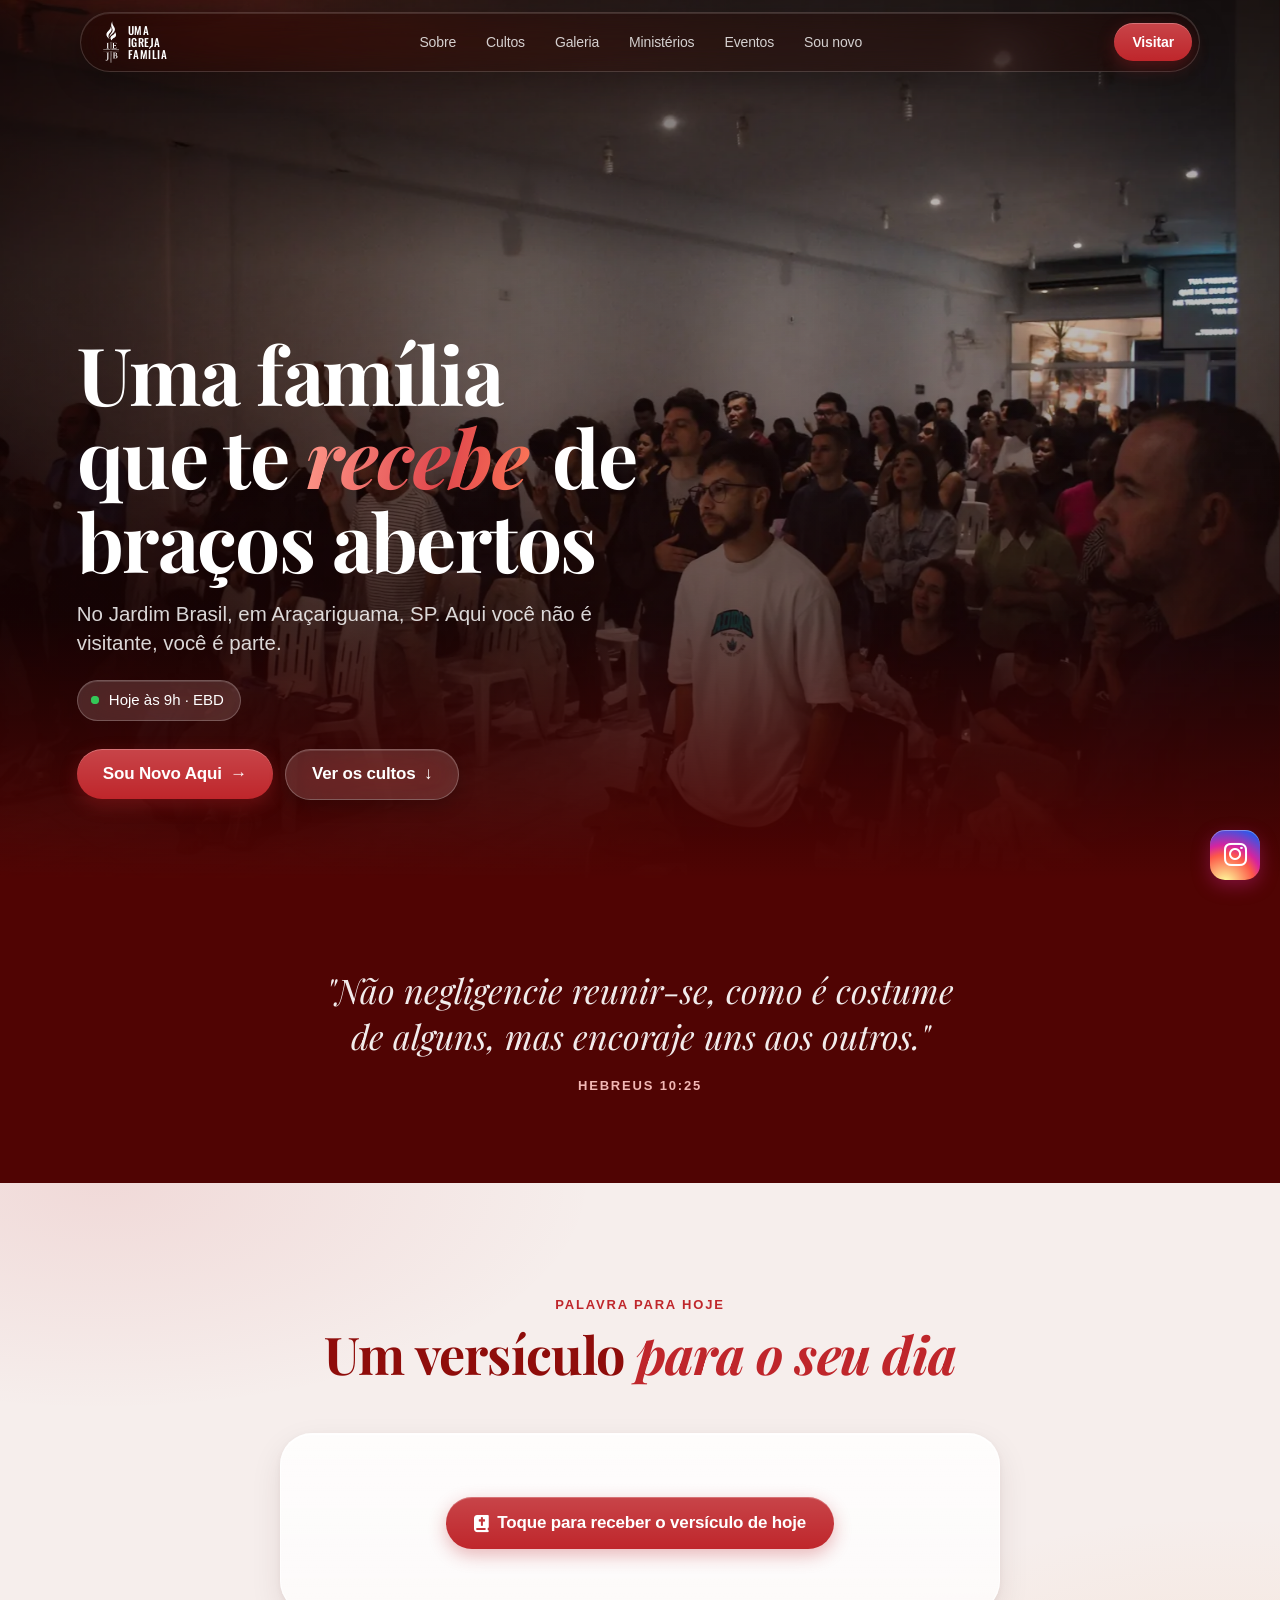
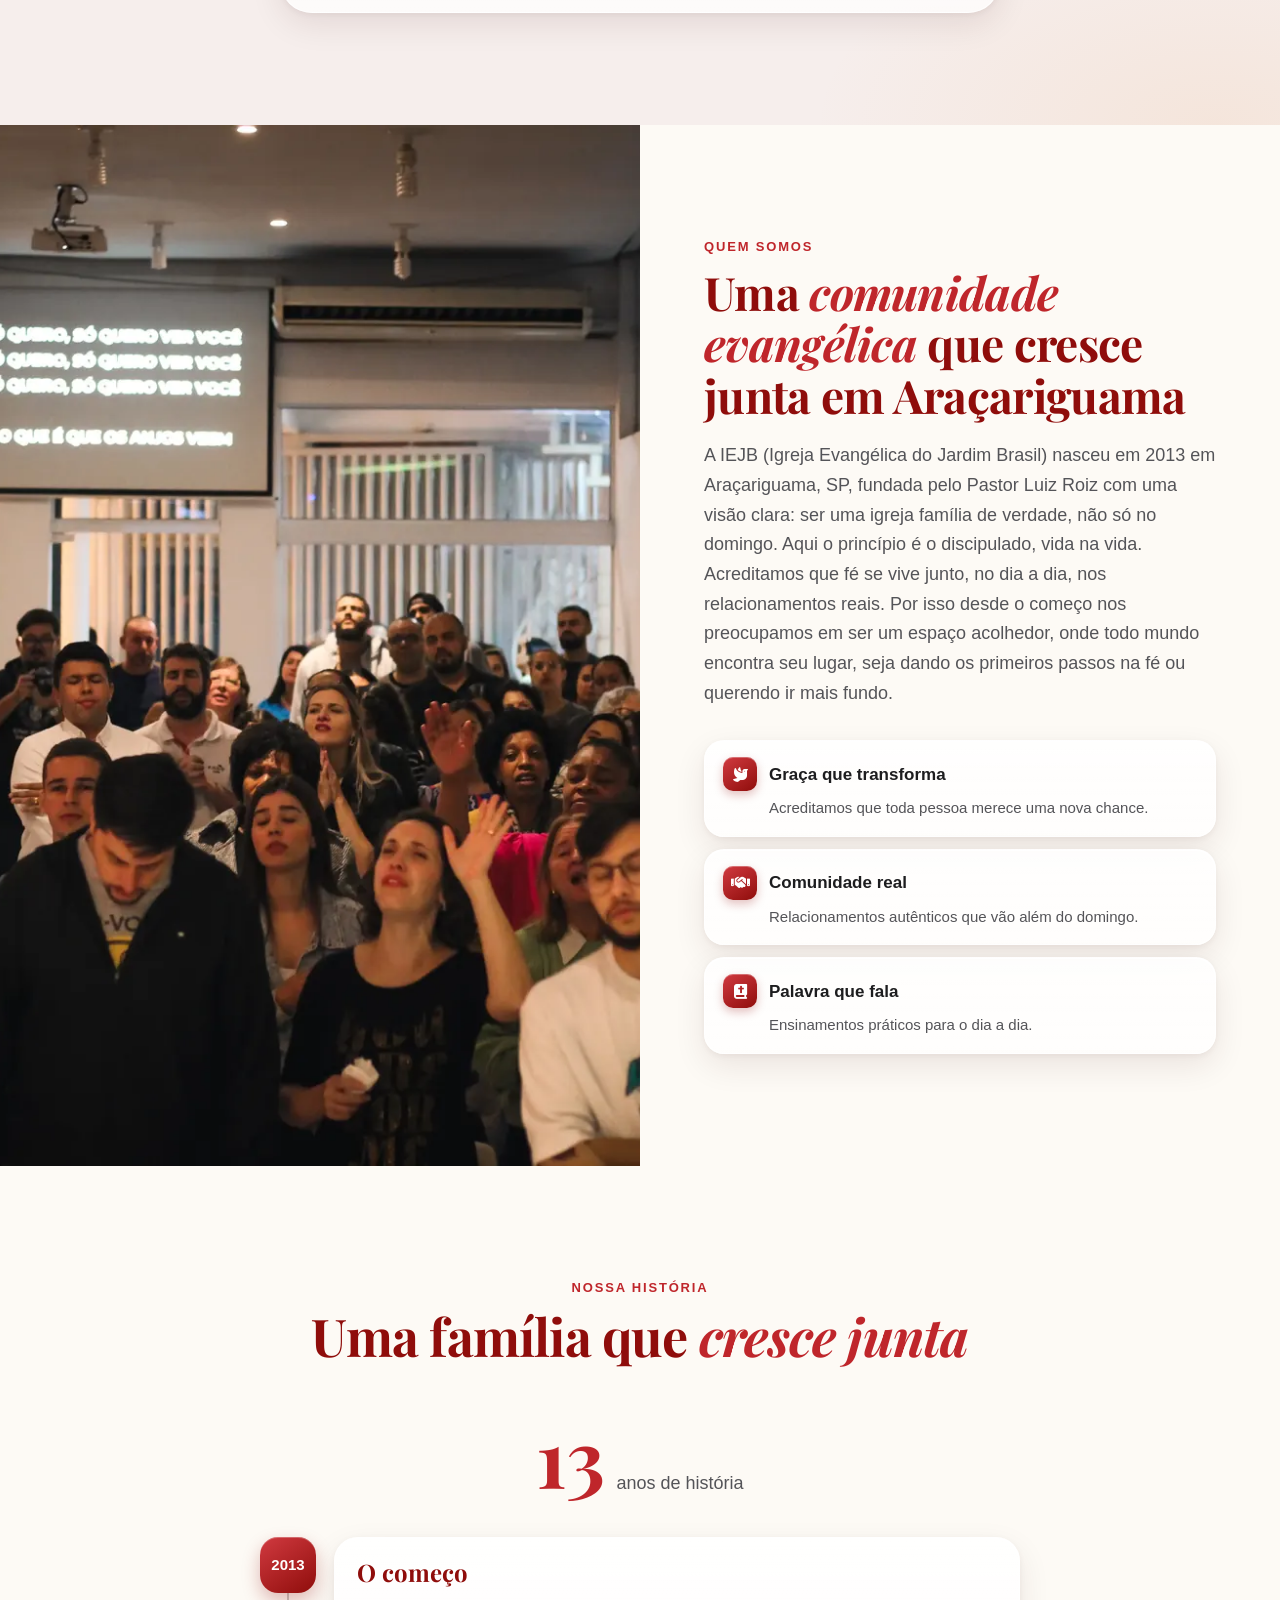
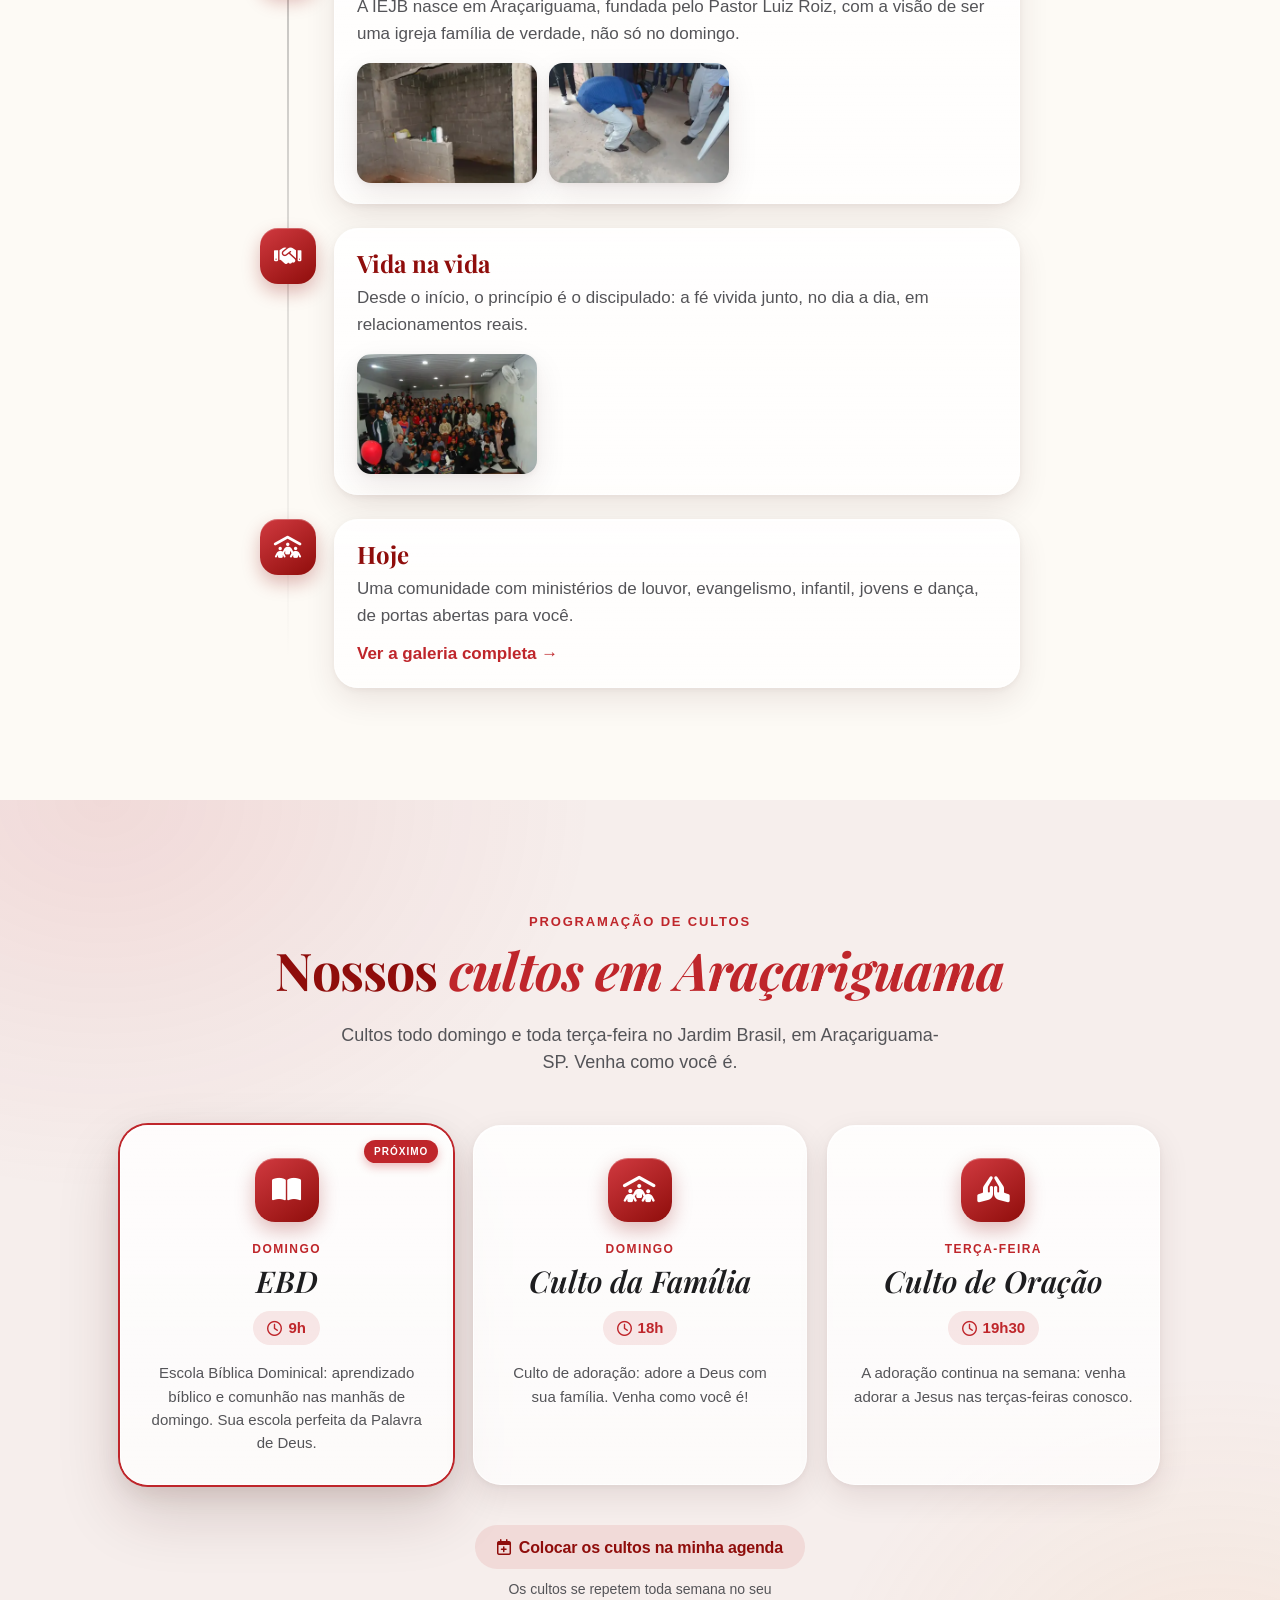
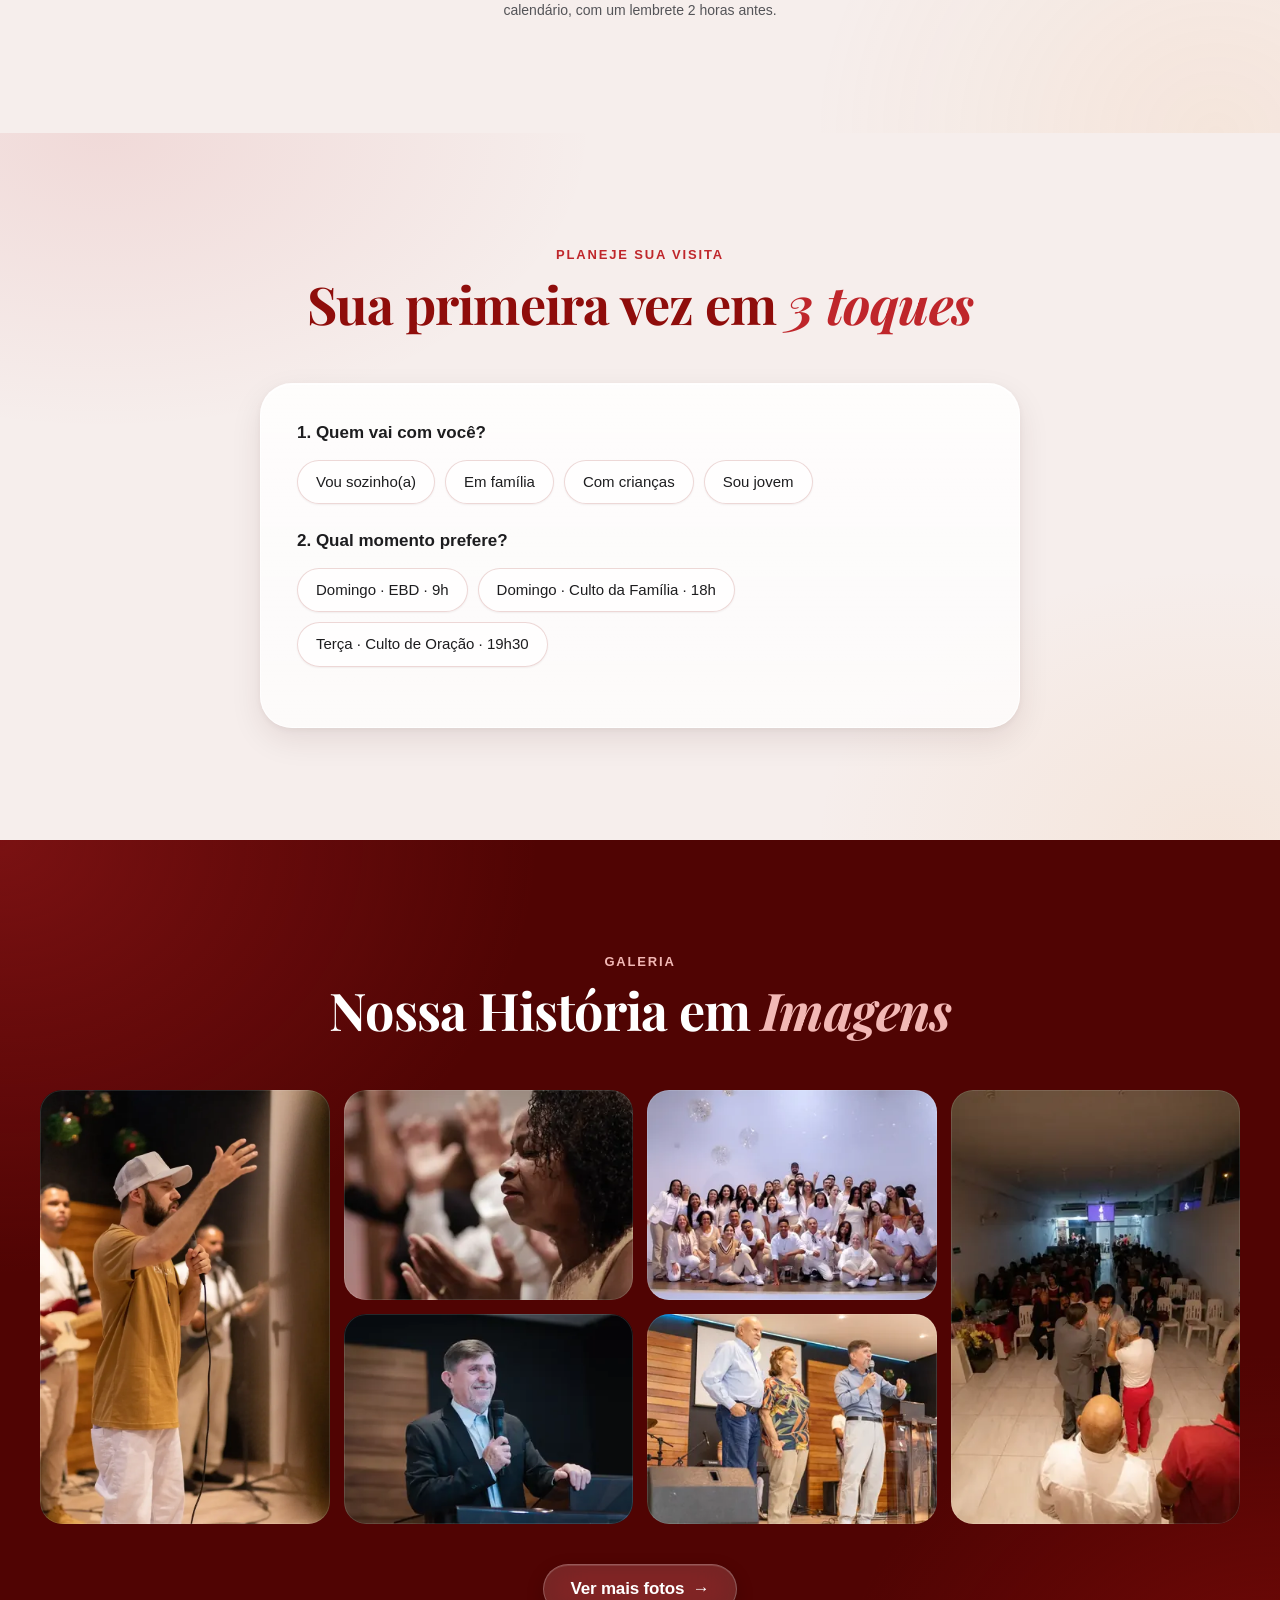
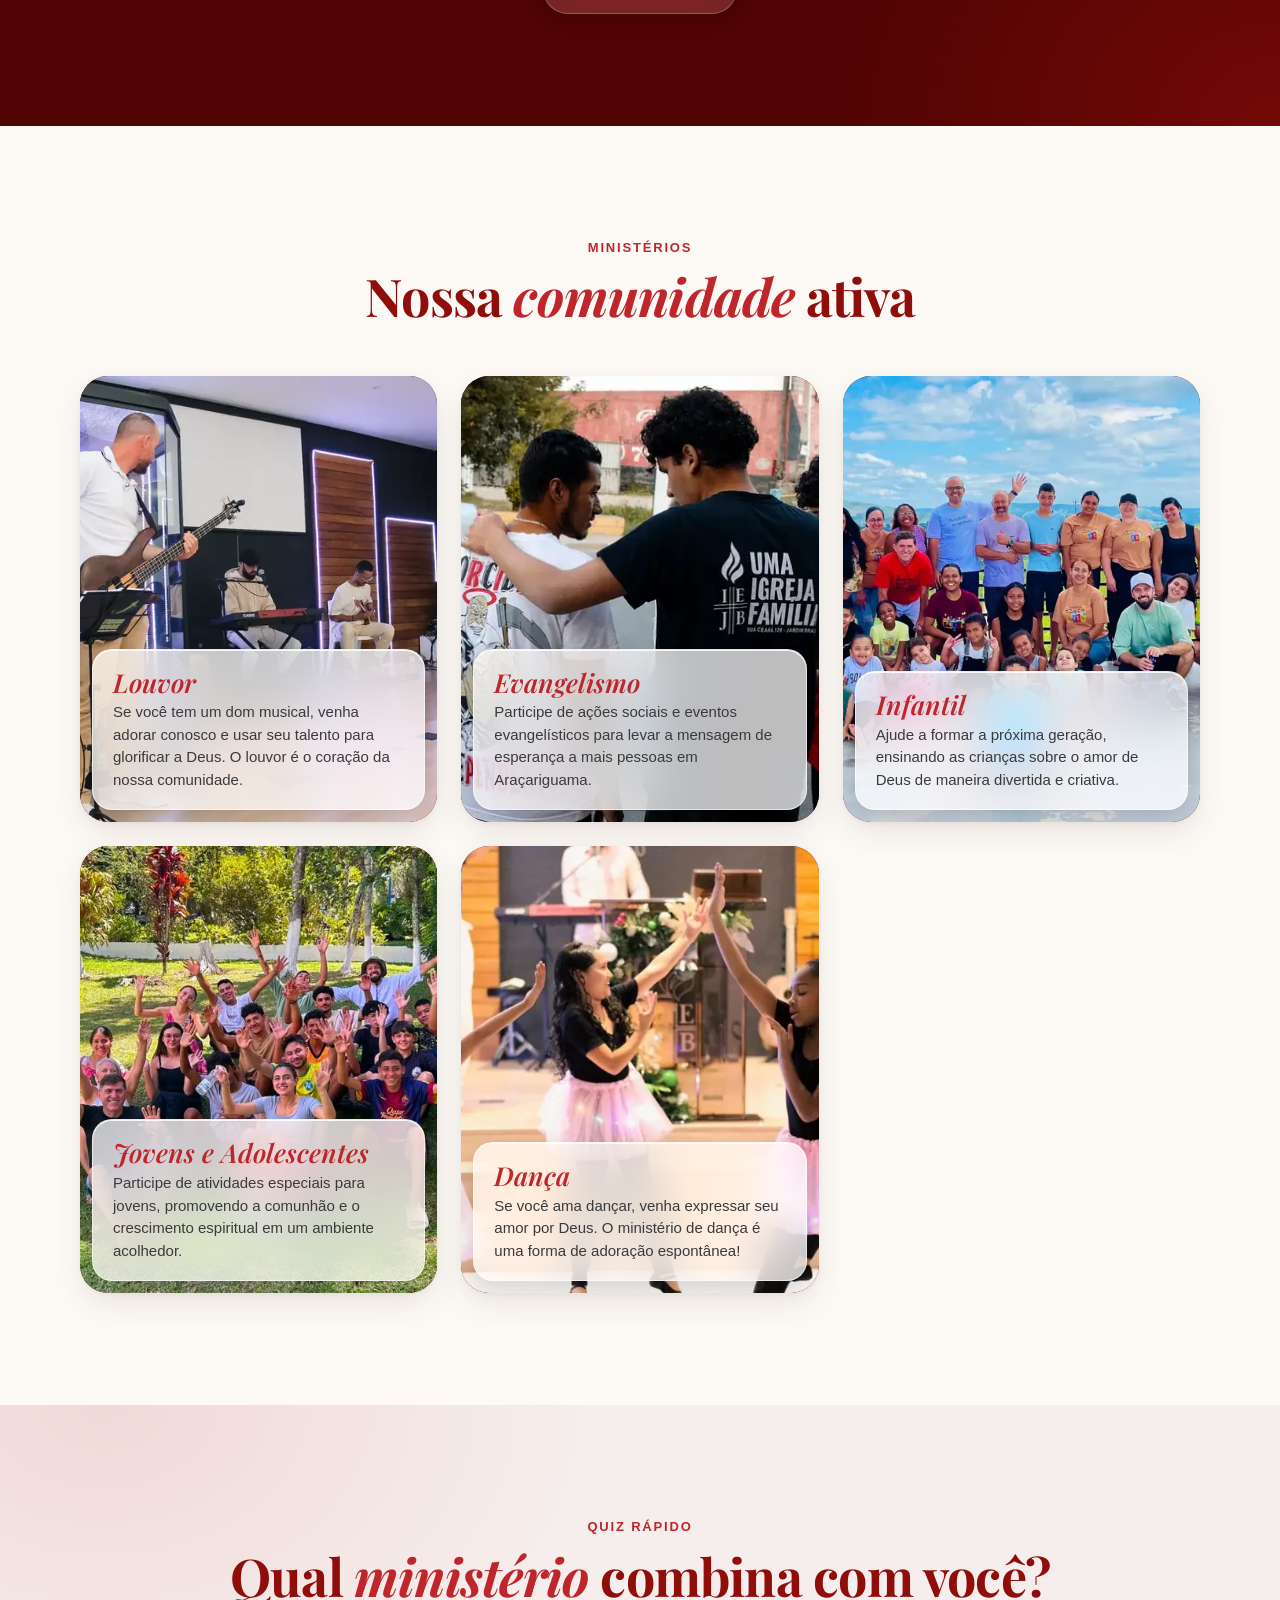
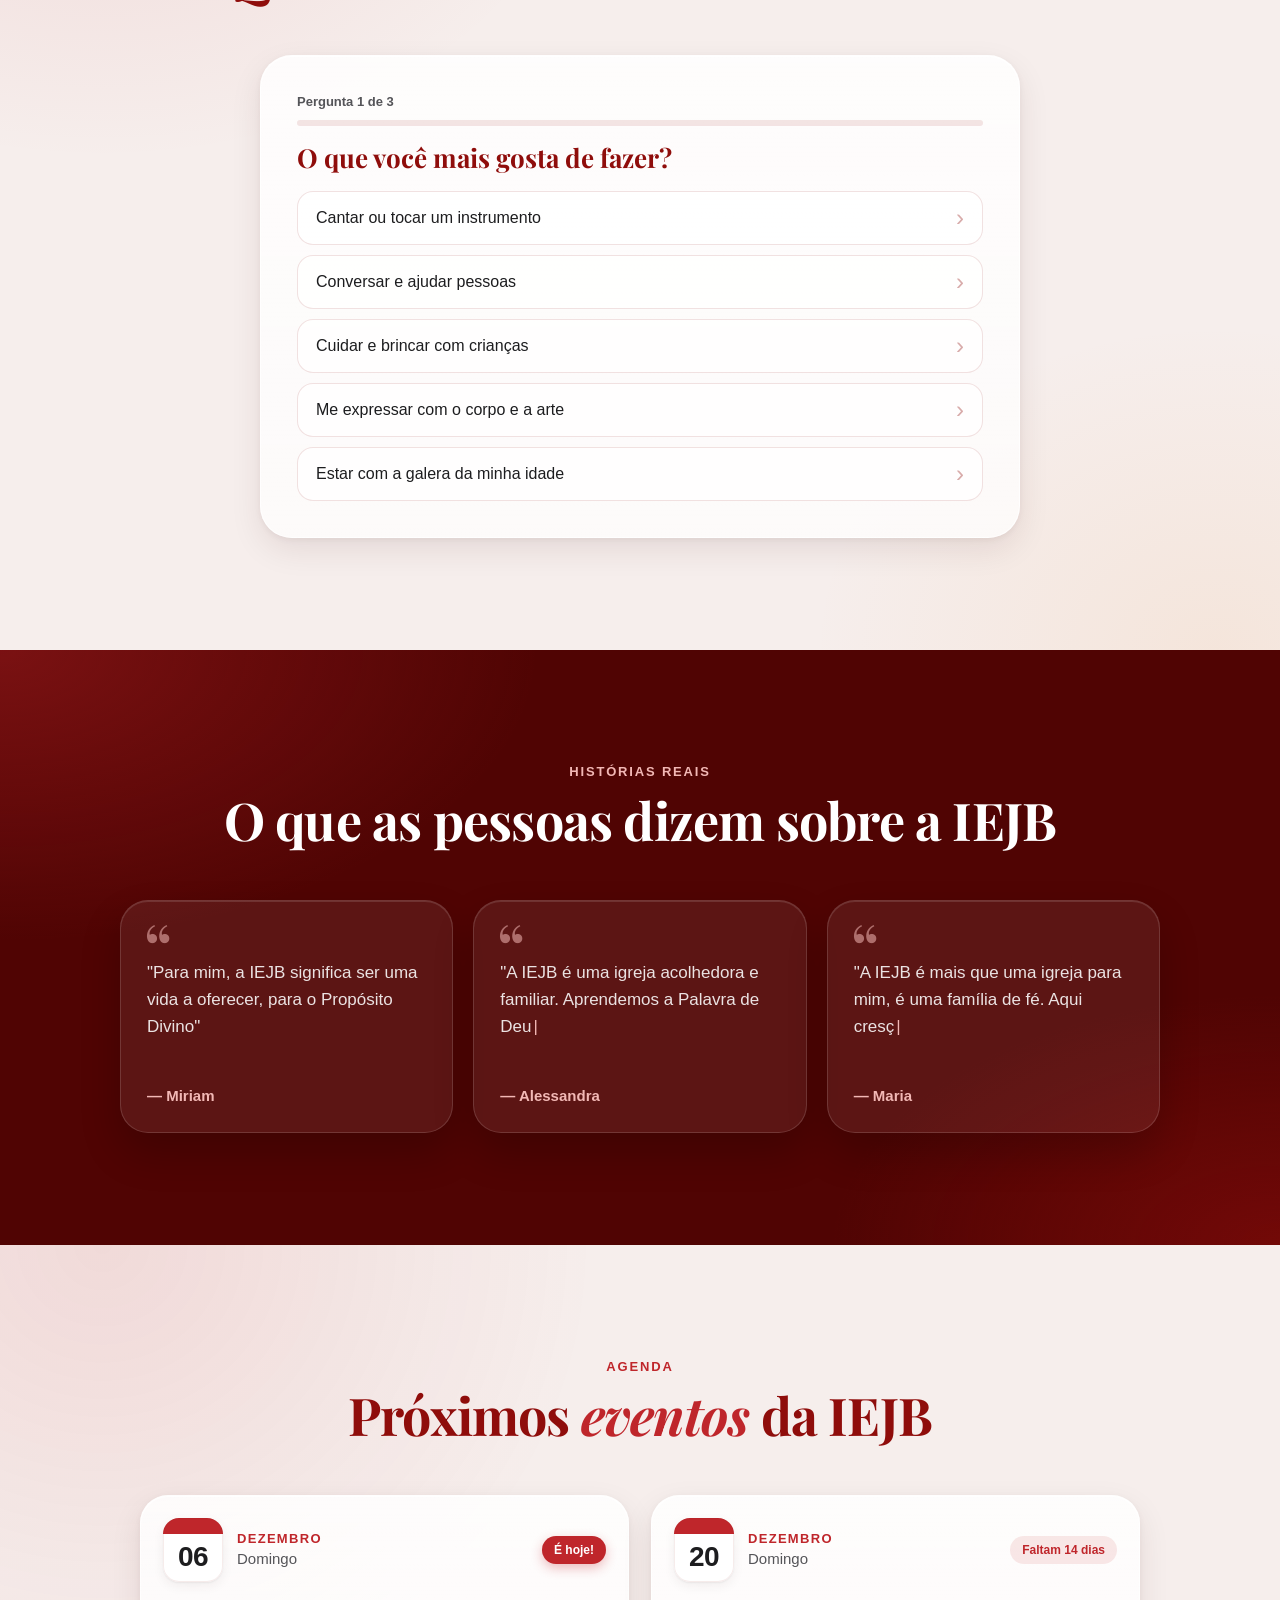
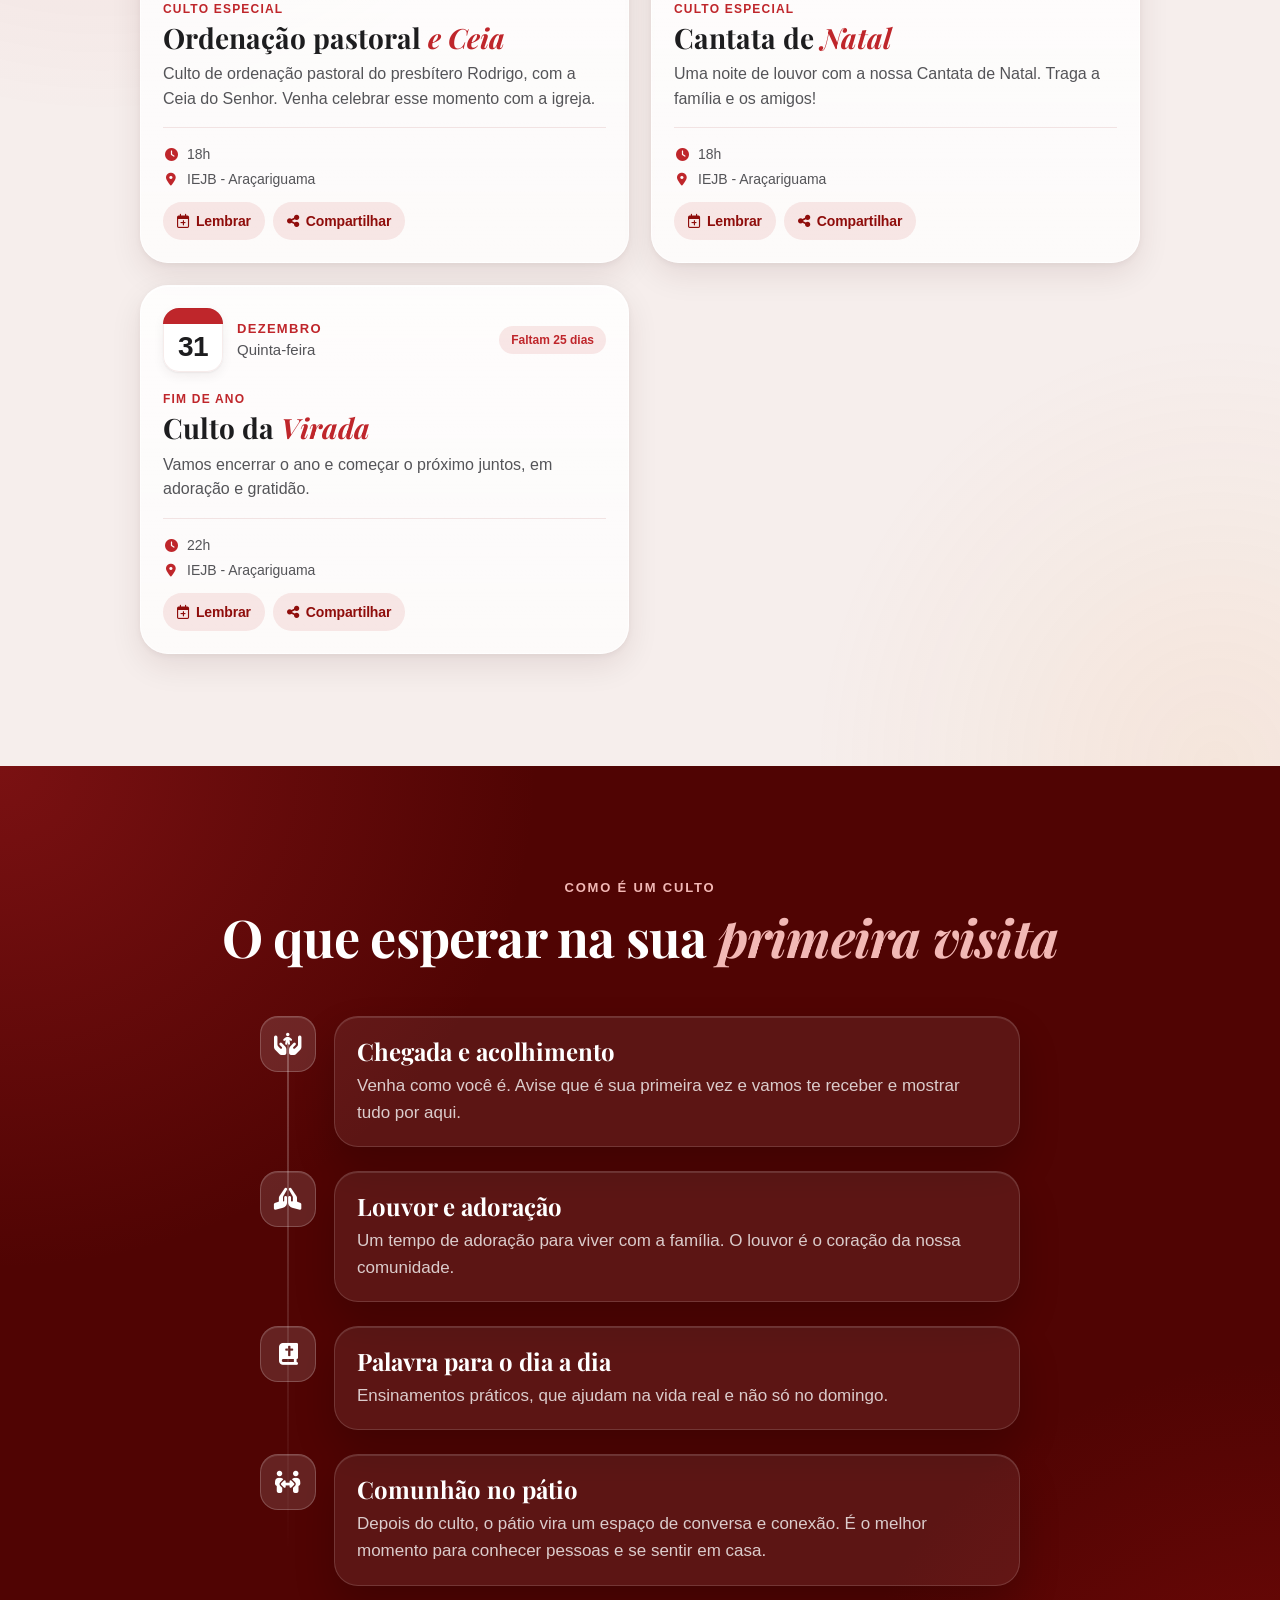
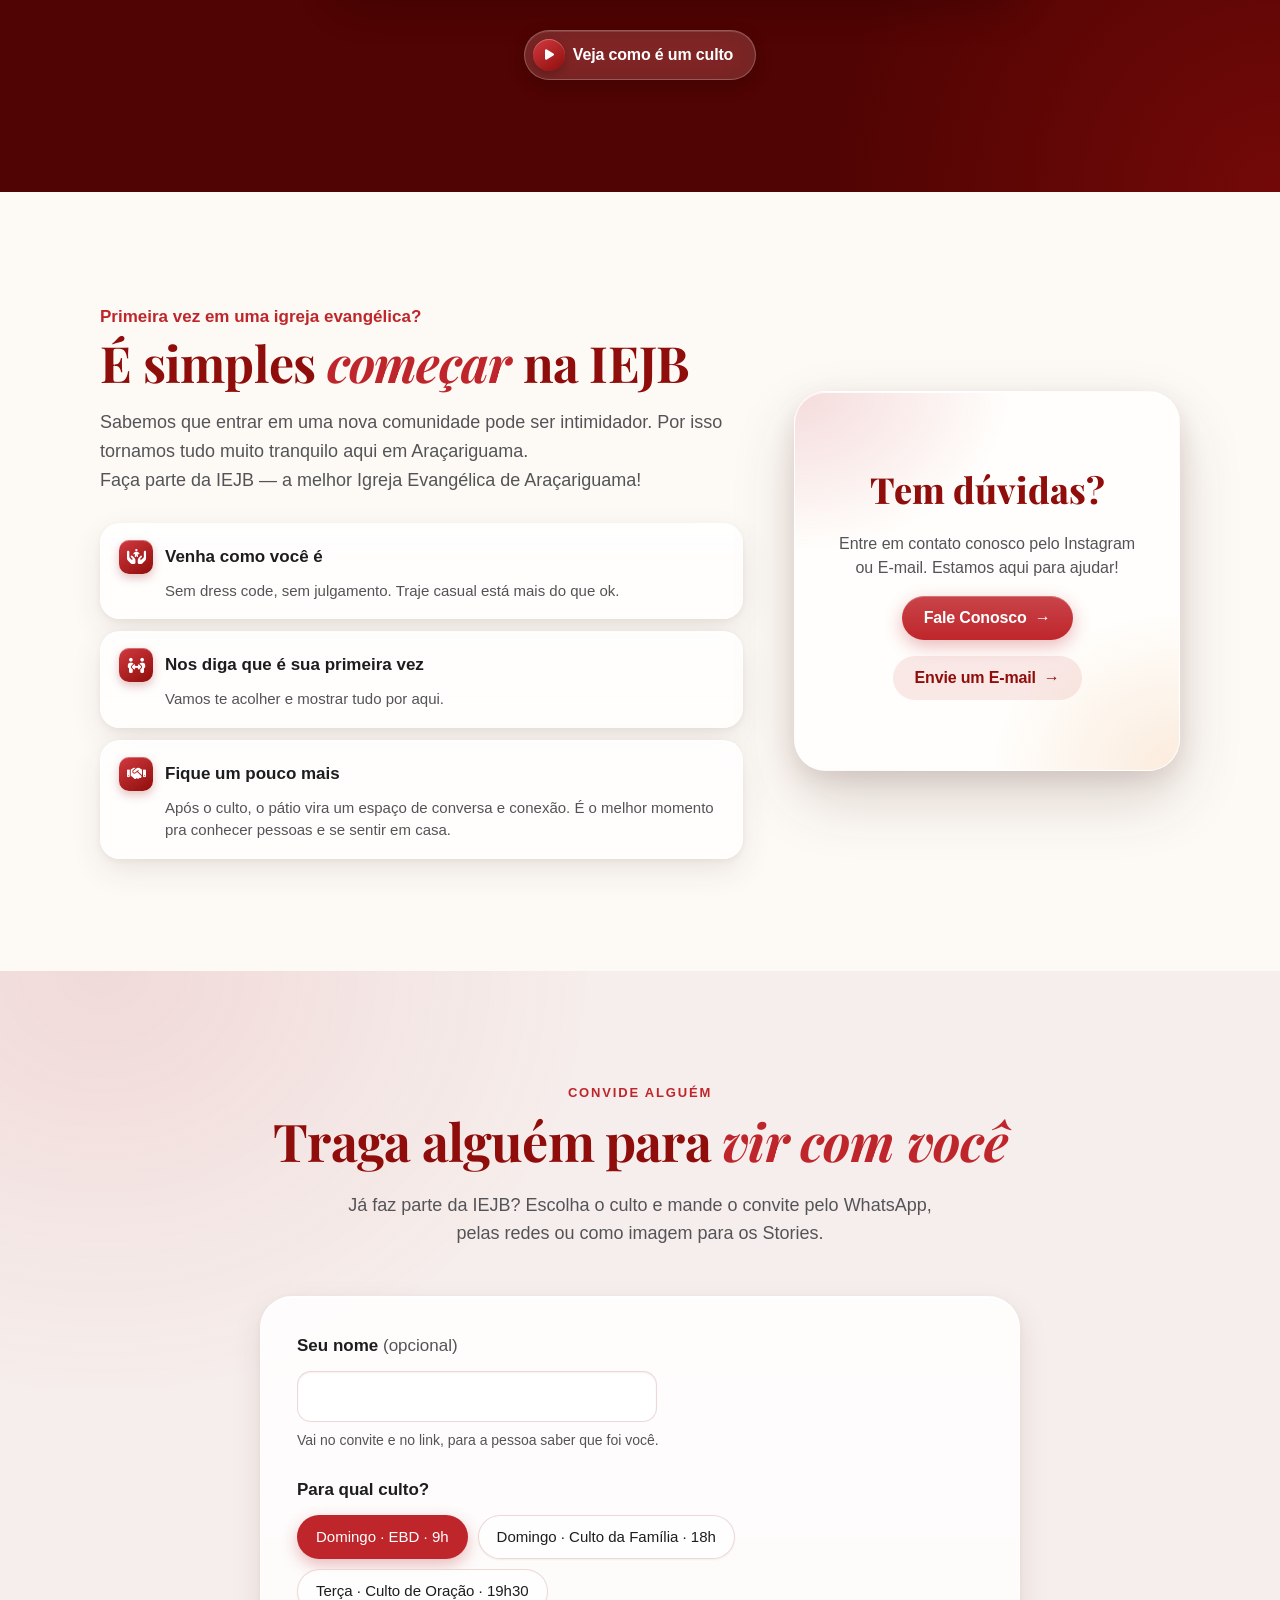
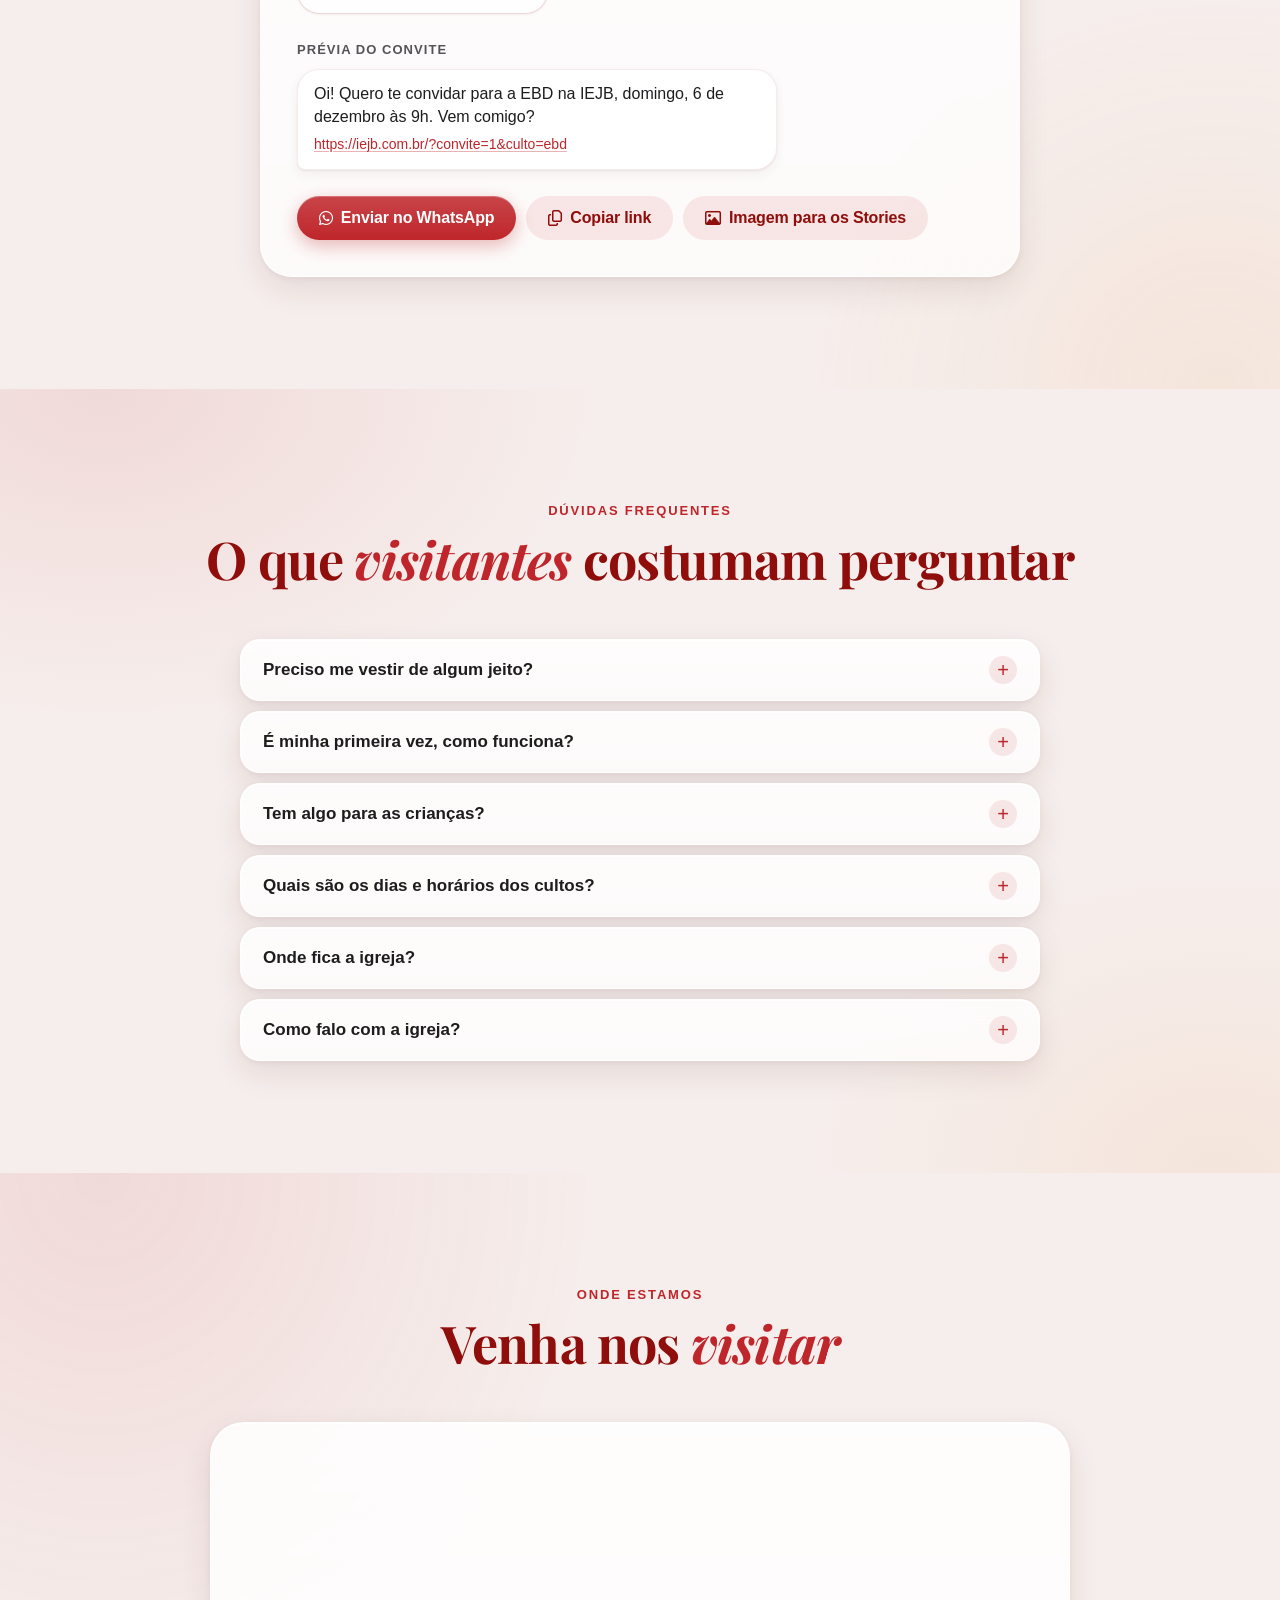
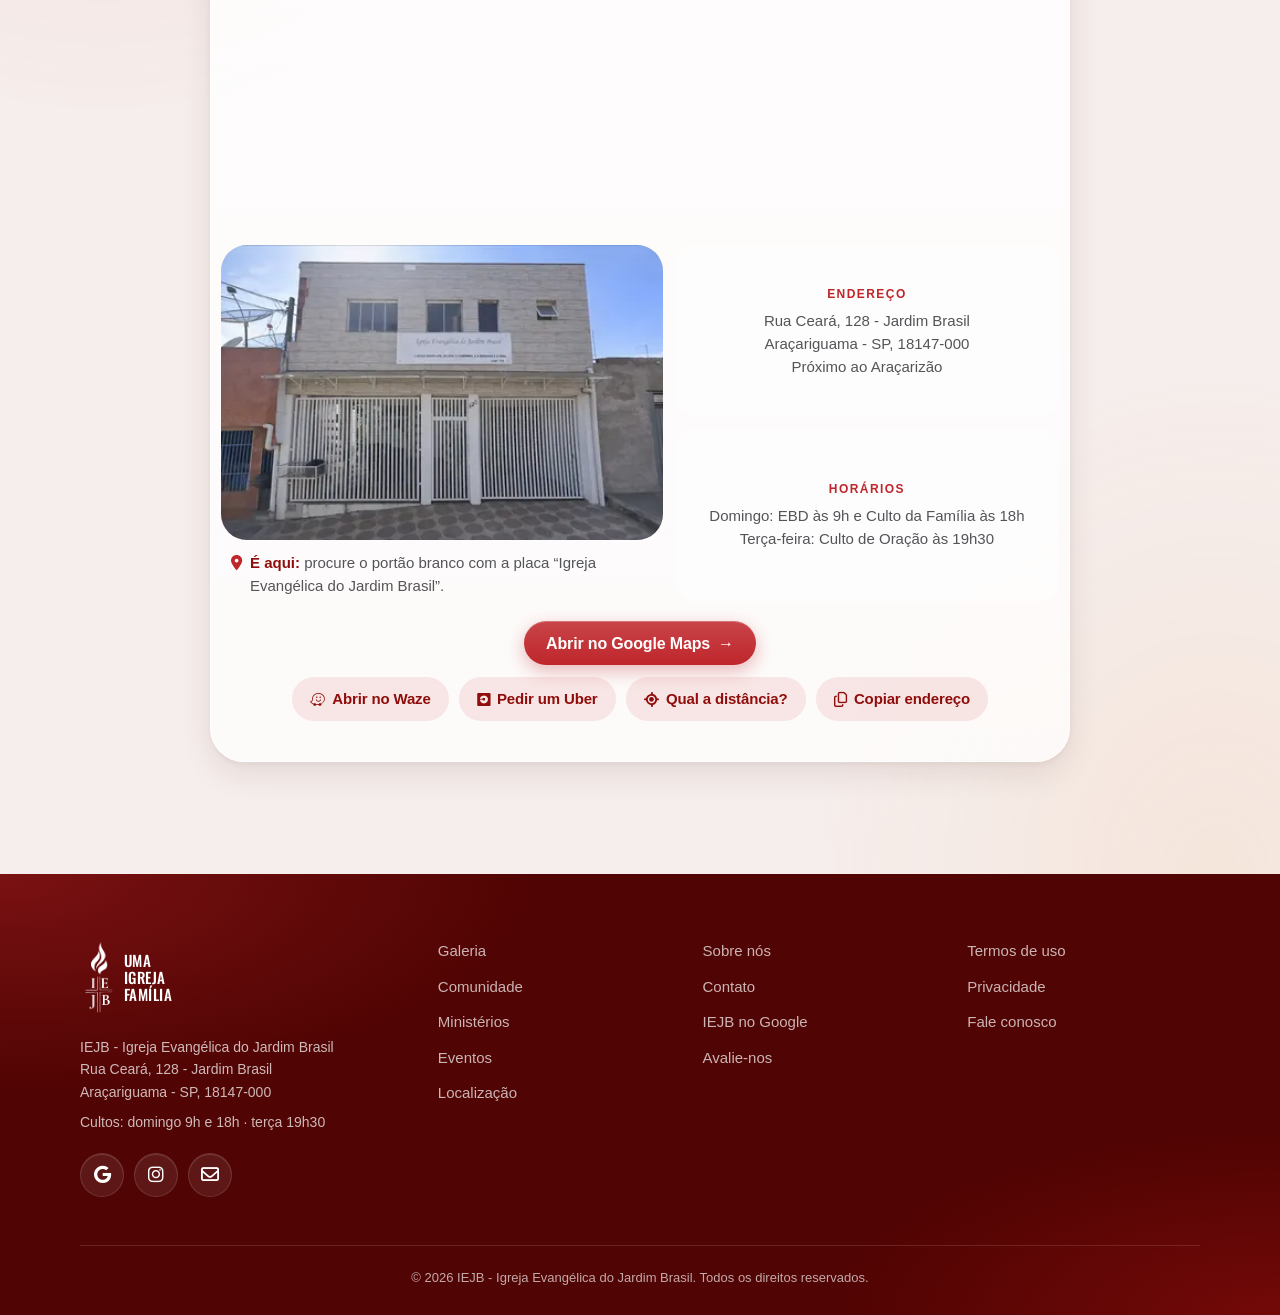
==== commit 6020cadf: "feat: eventos do site vêm do IEJB Hub O bloco de eventos do index.html passa a ser gerado por ferram" ====
--- a/index.html
+++ b/index.html
@@ -441,35 +441,9 @@
                 <h3 class="reveal">Próximos <strong>eventos</strong> da IEJB</h3>
                 <p class="eventos-vazio reveal" id="eventos-vazio">Em breve novos eventos por aqui. Acompanhe as novidades no nosso <a href="https://www.instagram.com/iejbrasil/" target="_blank" rel="noopener noreferrer">Instagram</a>.</p>
                 <div class="eventos-container">
-                    <!-- Modelo de evento: copie o bloco abaixo (sem os marcadores de comentário), preencha
-                         e apague-o quando o evento passar. O site esconde sozinho os que já aconteceram e
-                         mostra o aviso "Em breve" quando não sobra nenhum. Opcionais: data-imagem (foto do
-                         evento para o Google), data-local-nome + data-local-cidade (evento fora da igreja),
-                         data-data-fim="AAAA-MM-DD" (evento de vários dias) e o bloco .botao com link de inscrição.
-                    <div class="eventos-grid reveal" data-data="AAAA-MM-DD" data-imagem="images/jovens.webp">
-                        <div class="data">
-                            <p class="data-dia">19</p>
-                            <div class="dia">
-                                <p class="data-mes">Setembro</p>
-                                <p class="data-semana">Sábado</p>
-                            </div>
-                        </div>
-                        <div class="textos">
-                            <p class="evento-categoria">Culto de Jovens</p>
-                            <h4><strong>Nome</strong> do evento</h4>
-                            <p>Descrição curta do evento.</p>
-                        </div>
-                        <div class="horario-localizacao">
-                            <div class="horario">
-                                <p><i class="fa-solid fa-clock" aria-hidden="true"></i>19h30</p>
-                                <p><i class="fa-solid fa-location-dot" aria-hidden="true"></i>IEJB - Araçariguama</p>
-                            </div>
-                            <div class="botao">
-                                <a href="LINK-DA-INSCRICAO" target="_blank" rel="noopener noreferrer">Inscreva-se</a>
-                            </div>
-                        </div>
-                    </div>
-                    -->
+                    <!-- eventos-do-hub:inicio (gerado pelo IEJB Hub, app.iejb.com.br > Eventos. Não edite à mão:
+                         o GitHub Action "Eventos do Hub" reescreve este trecho a cada 15 minutos.
+                         Formato e regras: ferramentas/eventos-do-hub.py) -->
                     <div class="eventos-grid reveal" data-data="2026-12-06">
                         <div class="data">
                             <p class="data-dia">06</p>
@@ -530,6 +504,7 @@
                             </div>
                         </div>
                     </div>
+                    <!-- eventos-do-hub:fim -->
                 </div>
             </section>
 
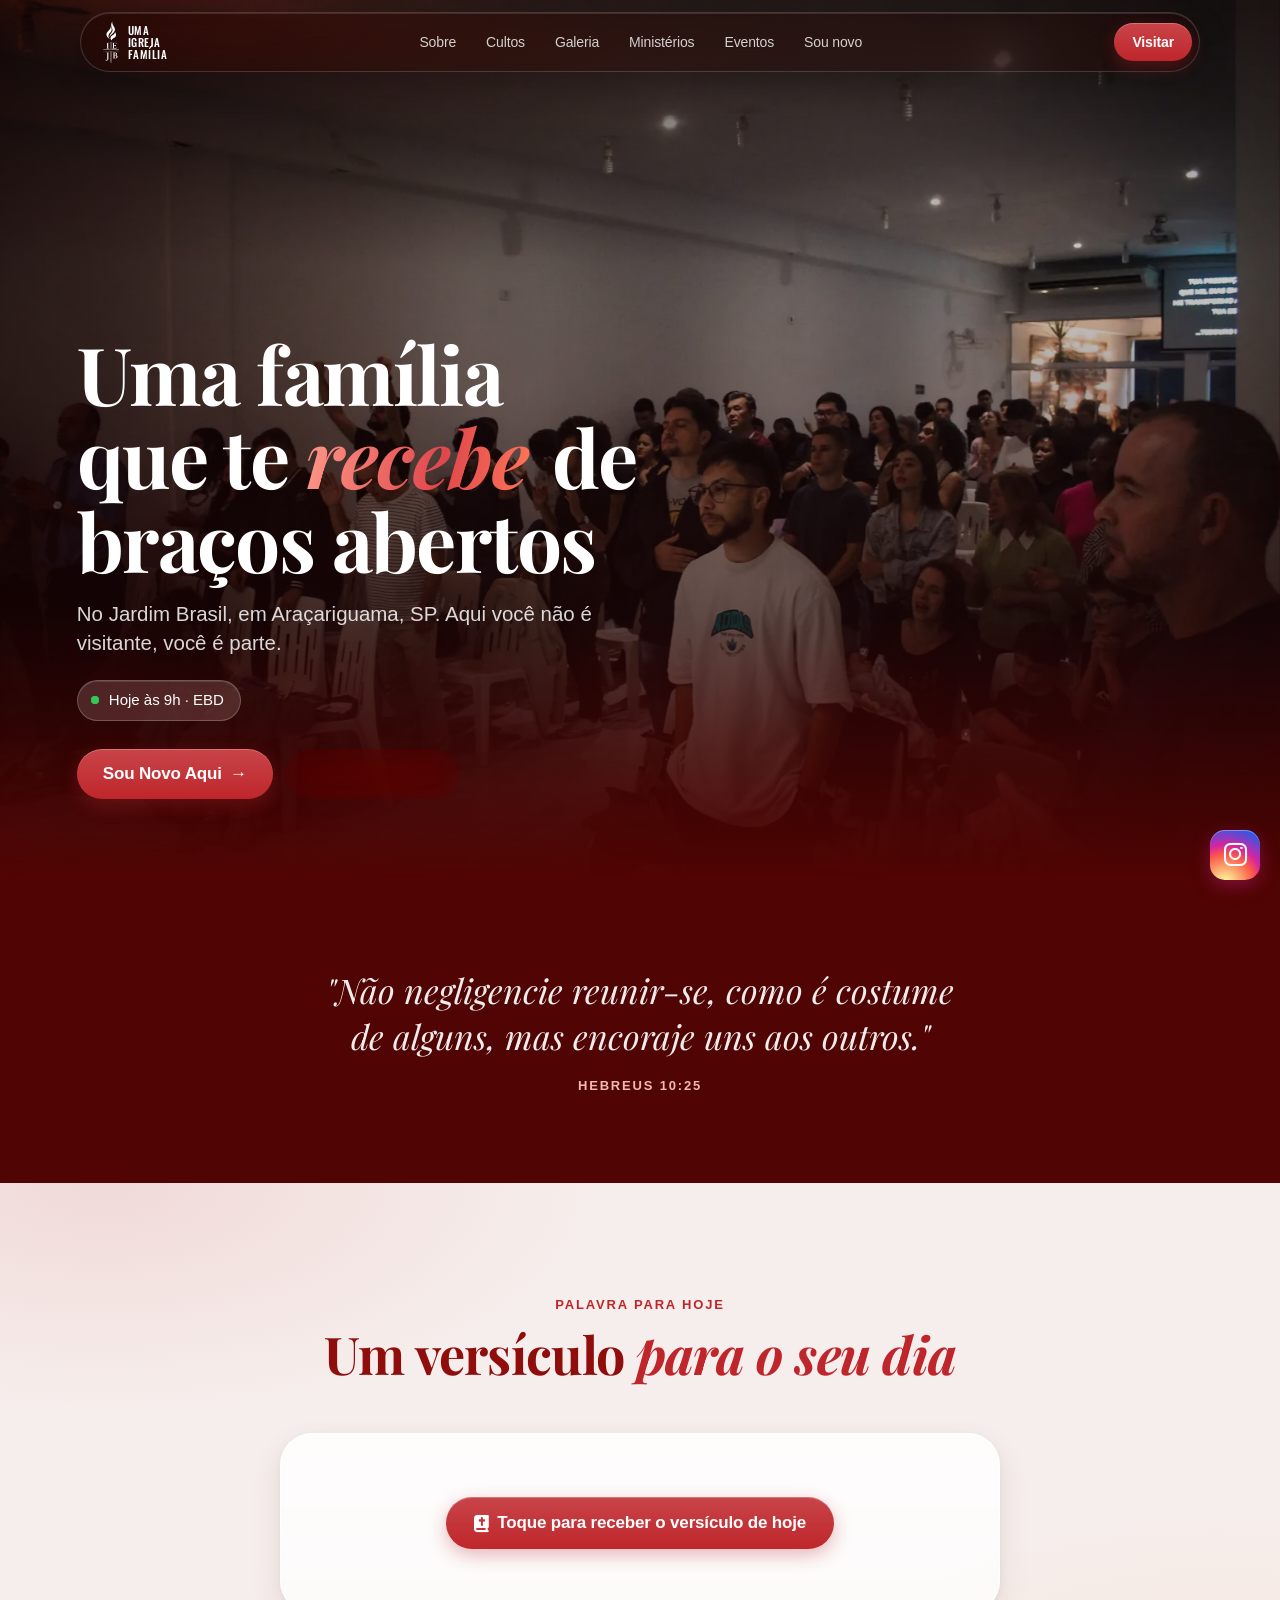
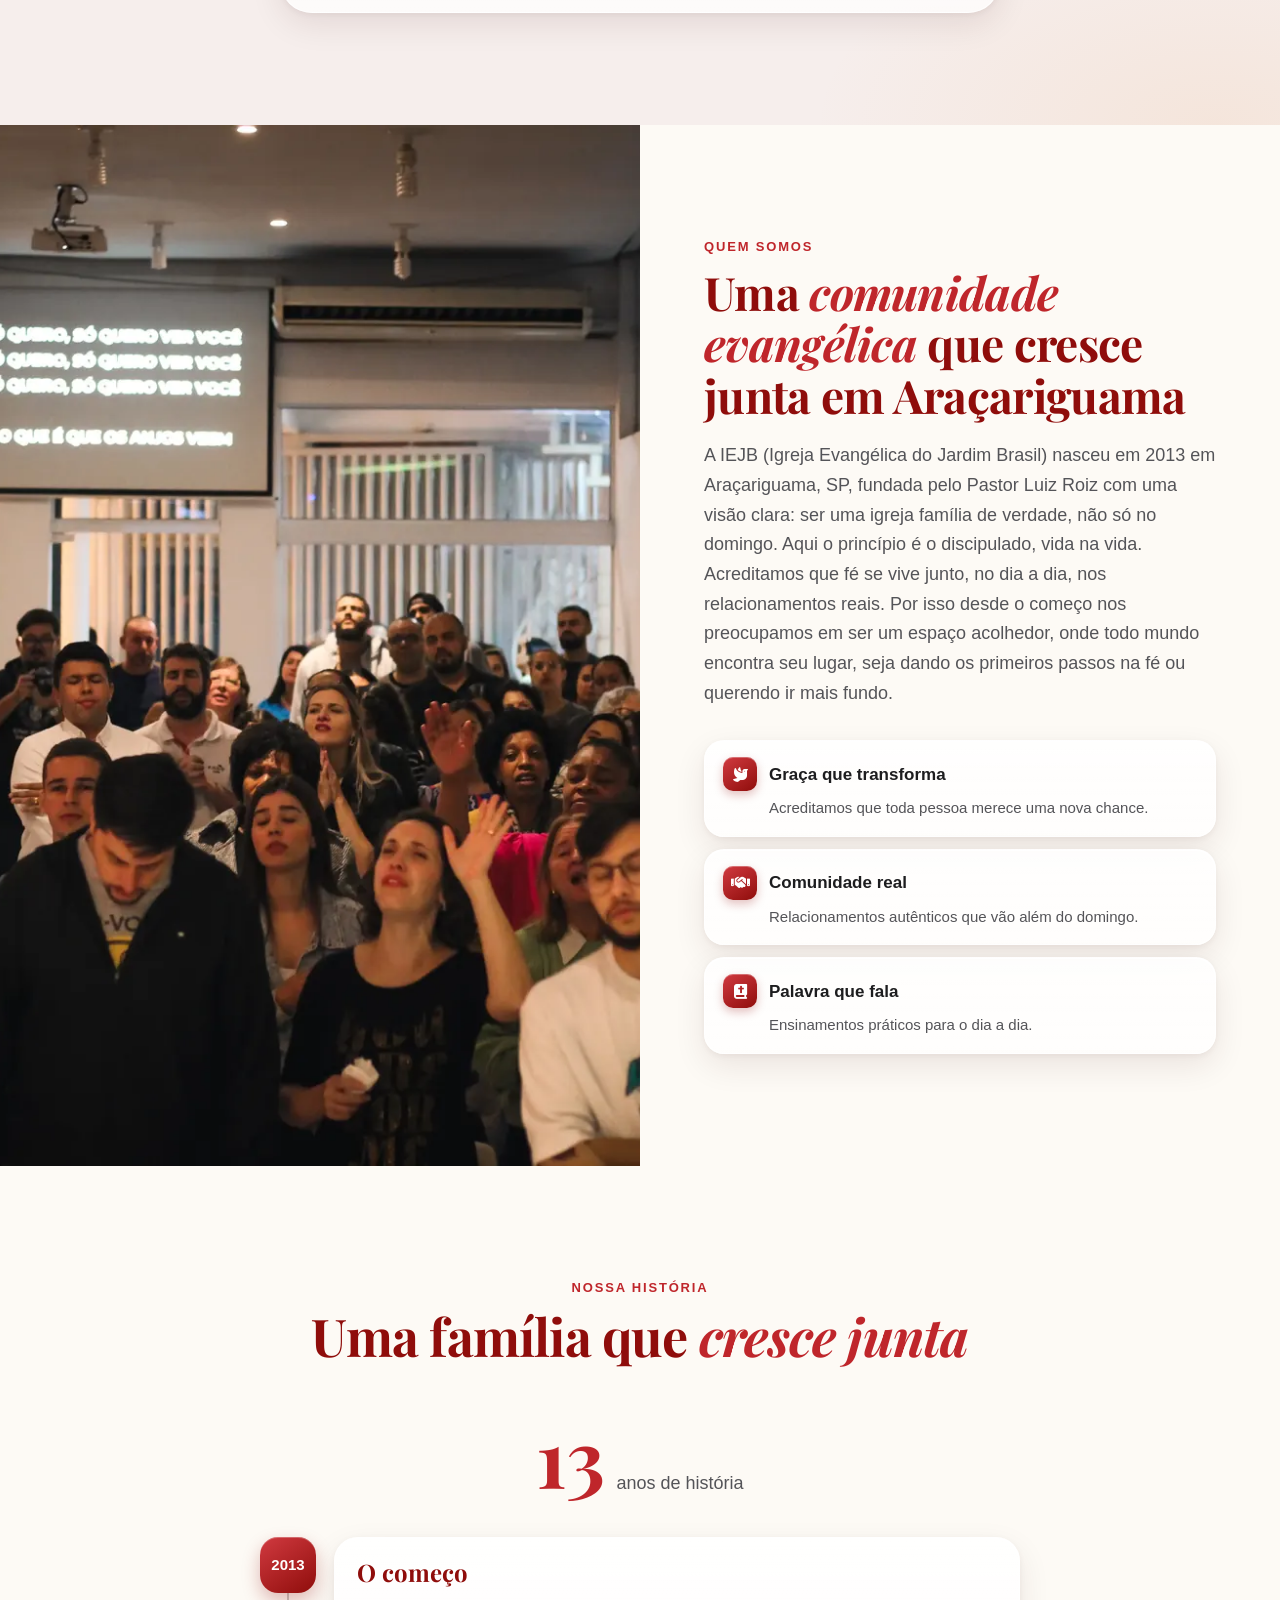
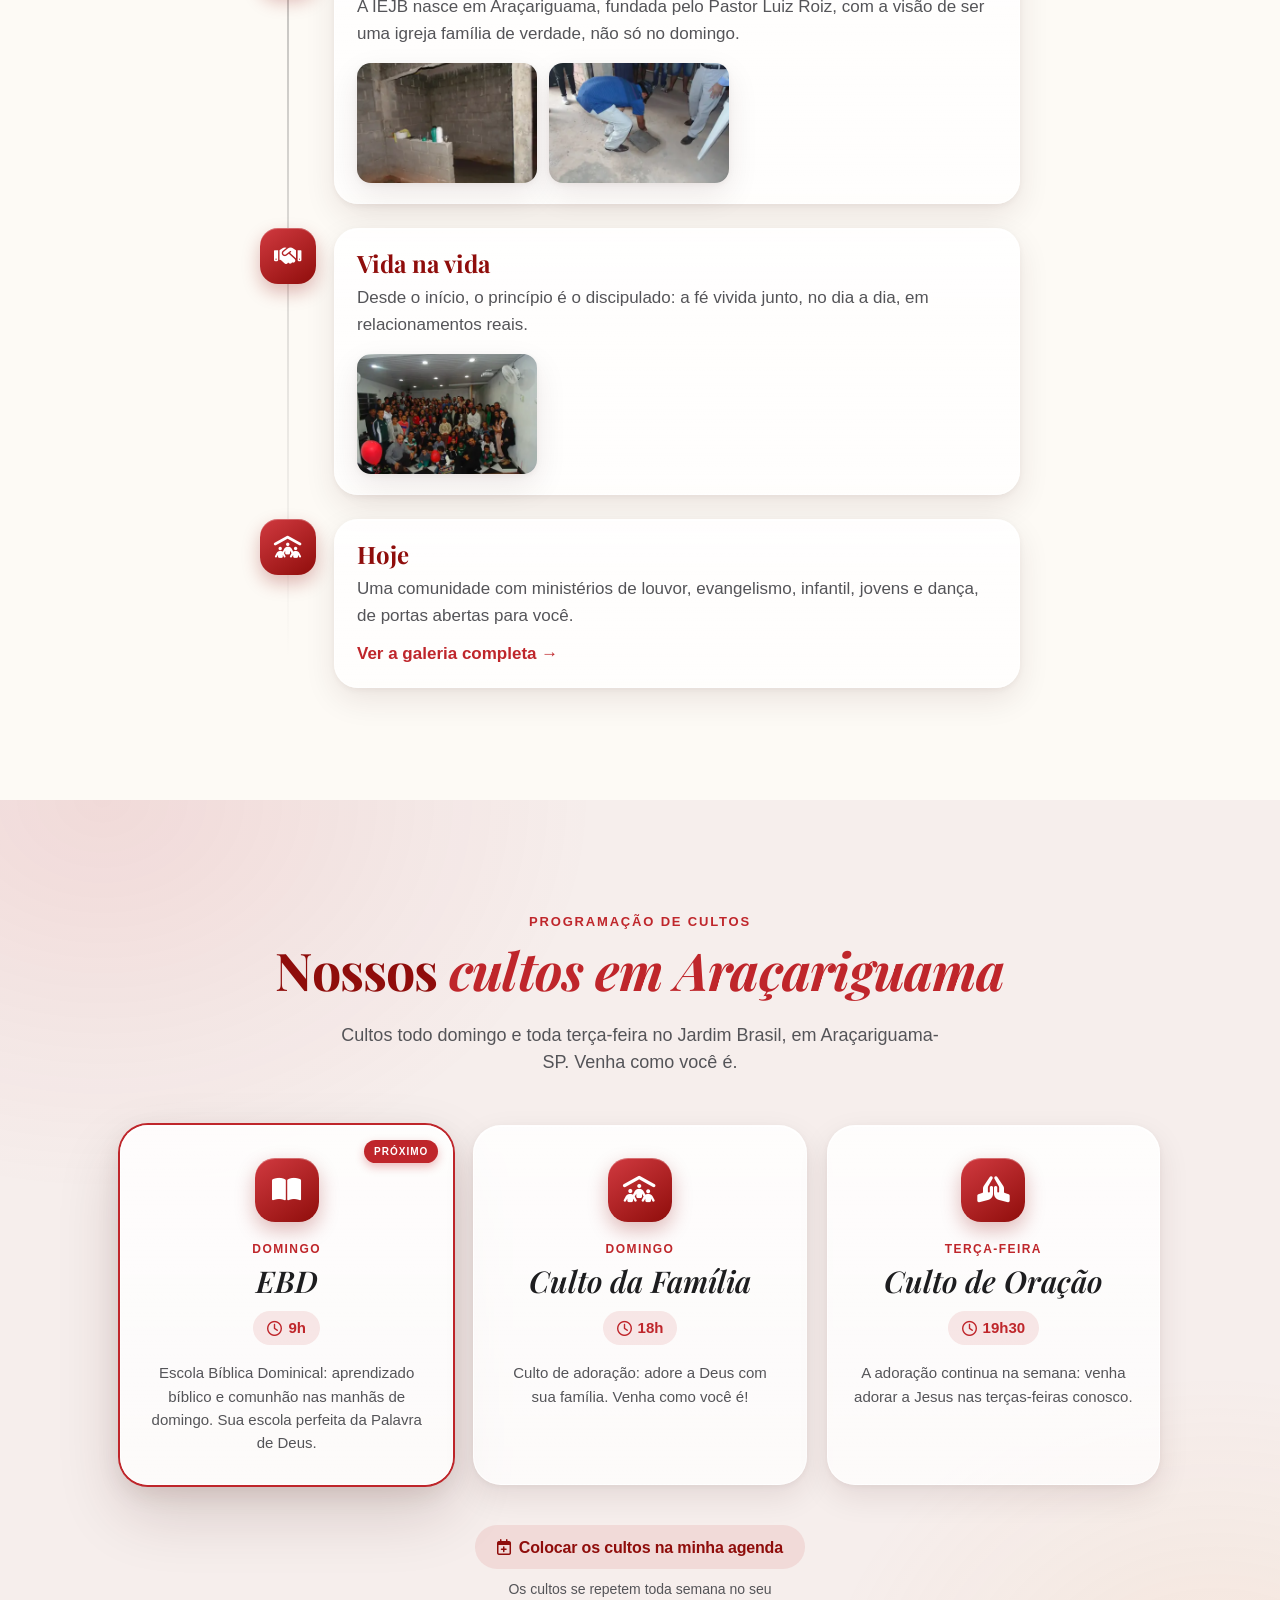
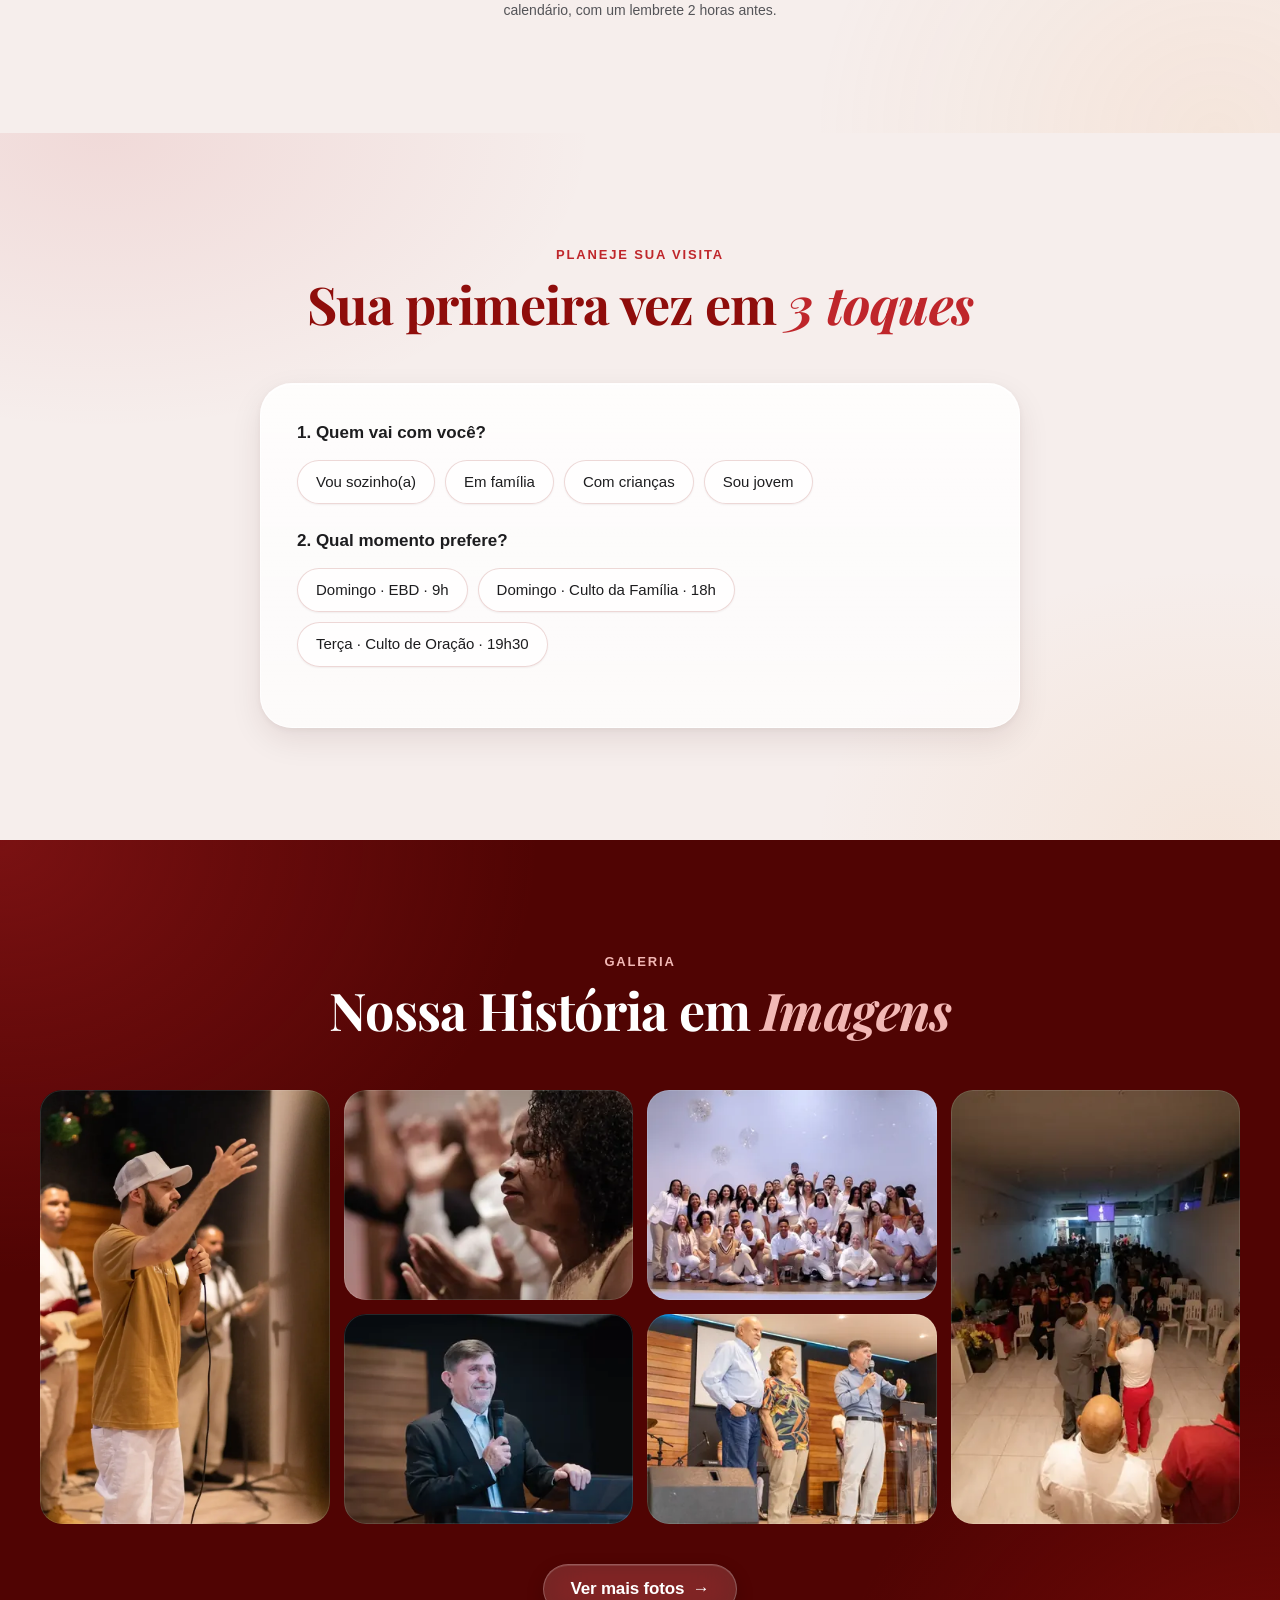
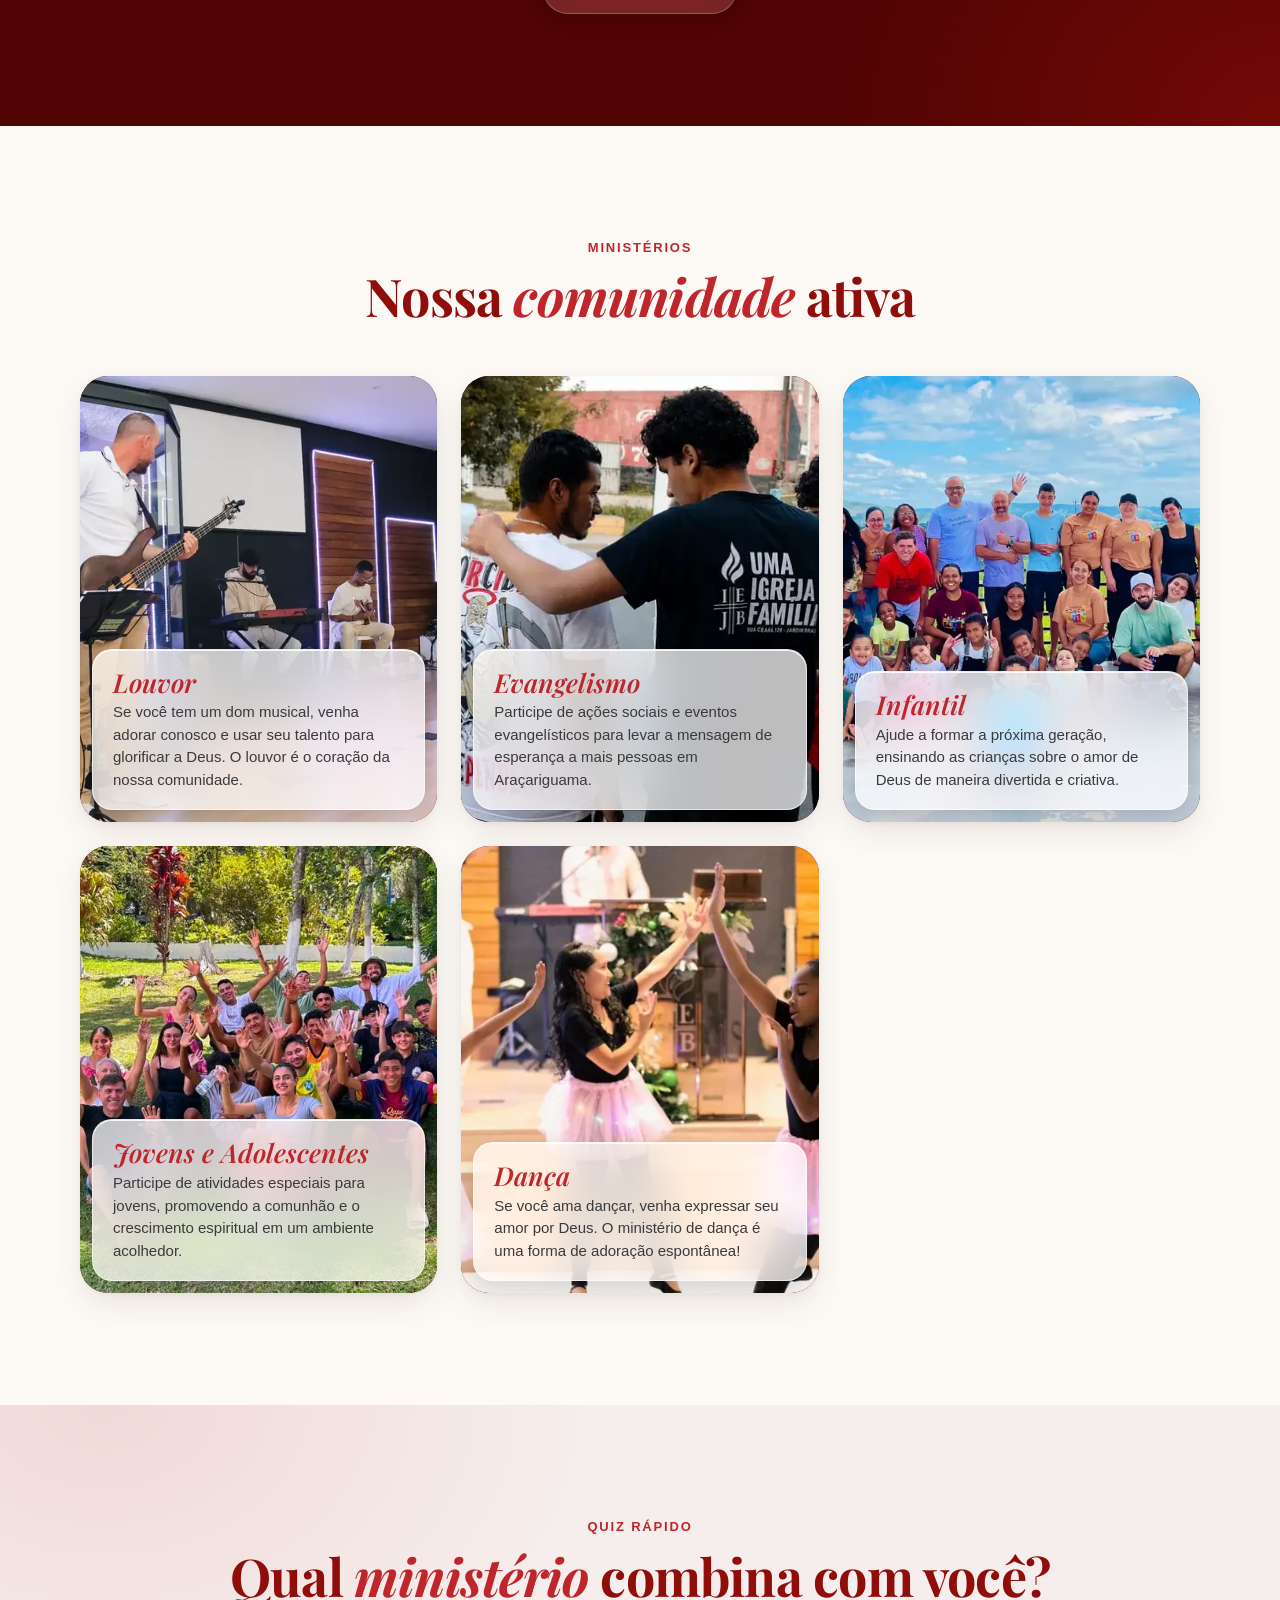
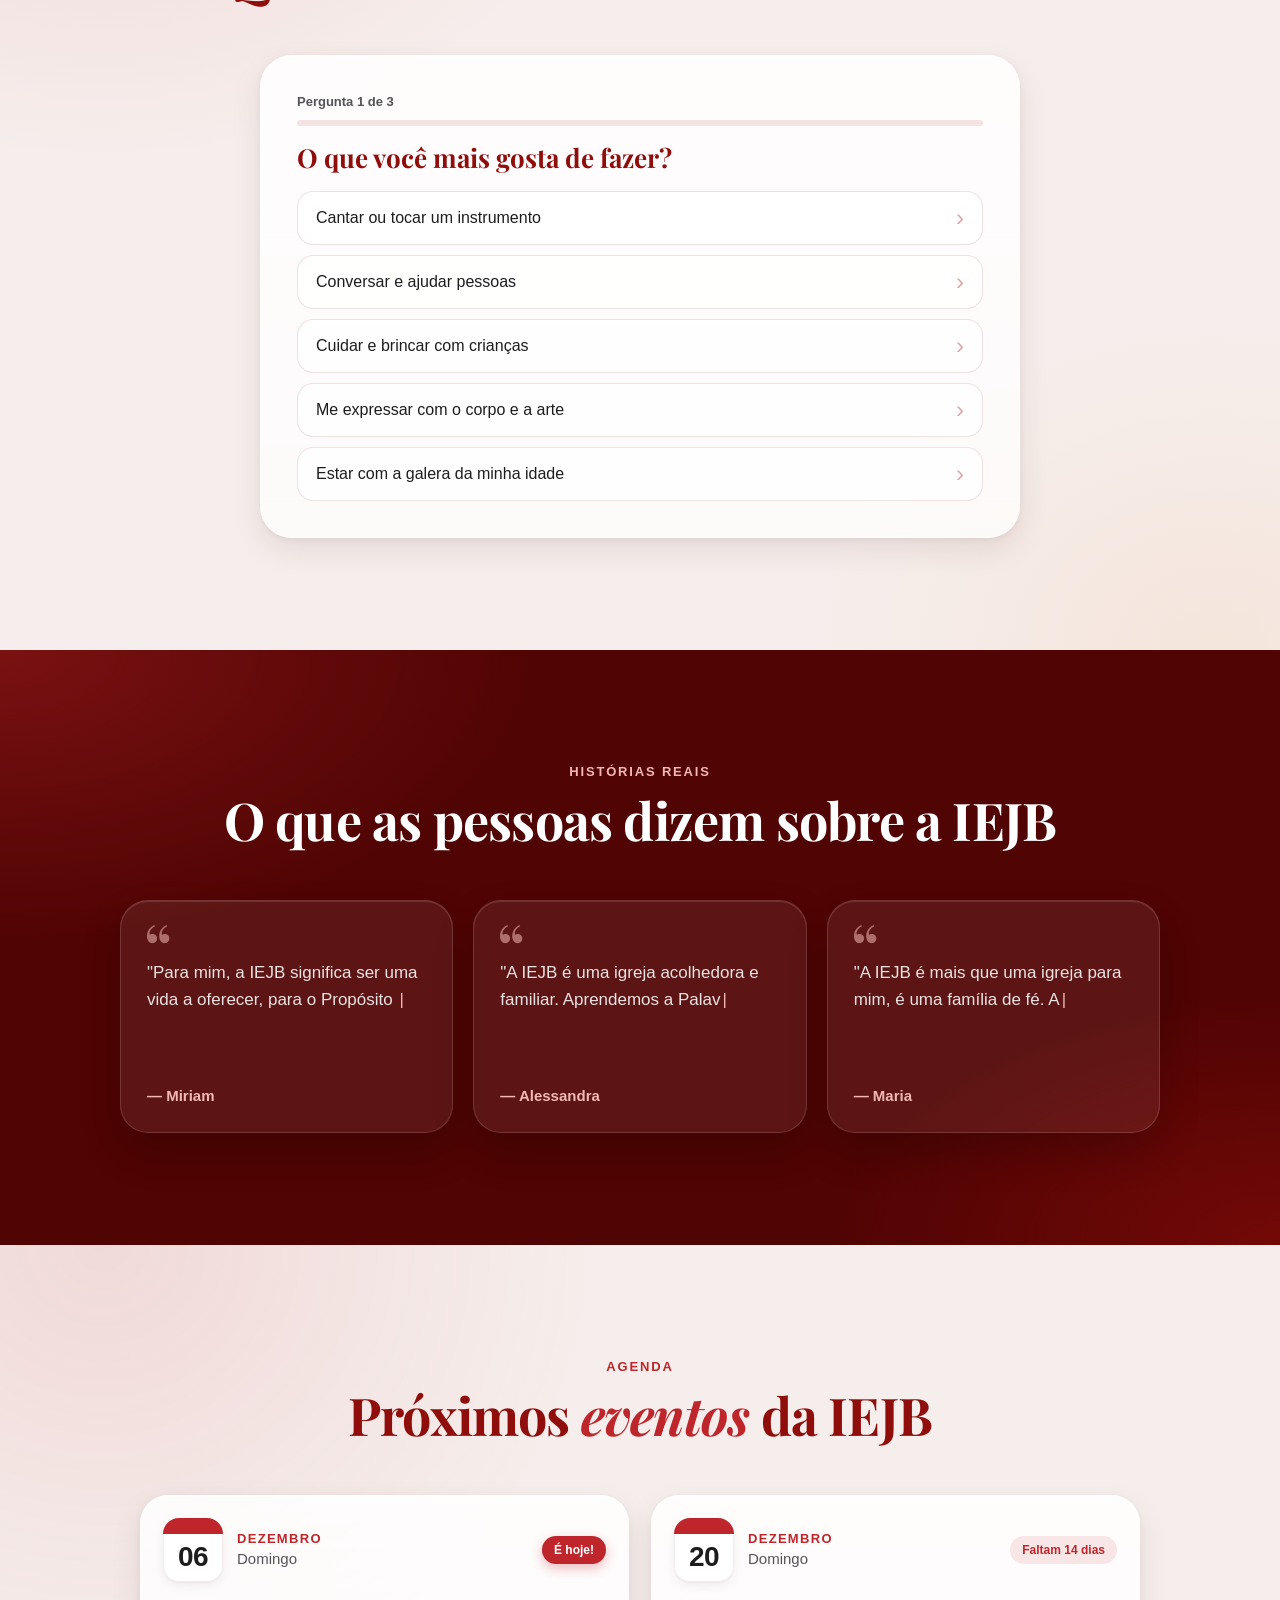
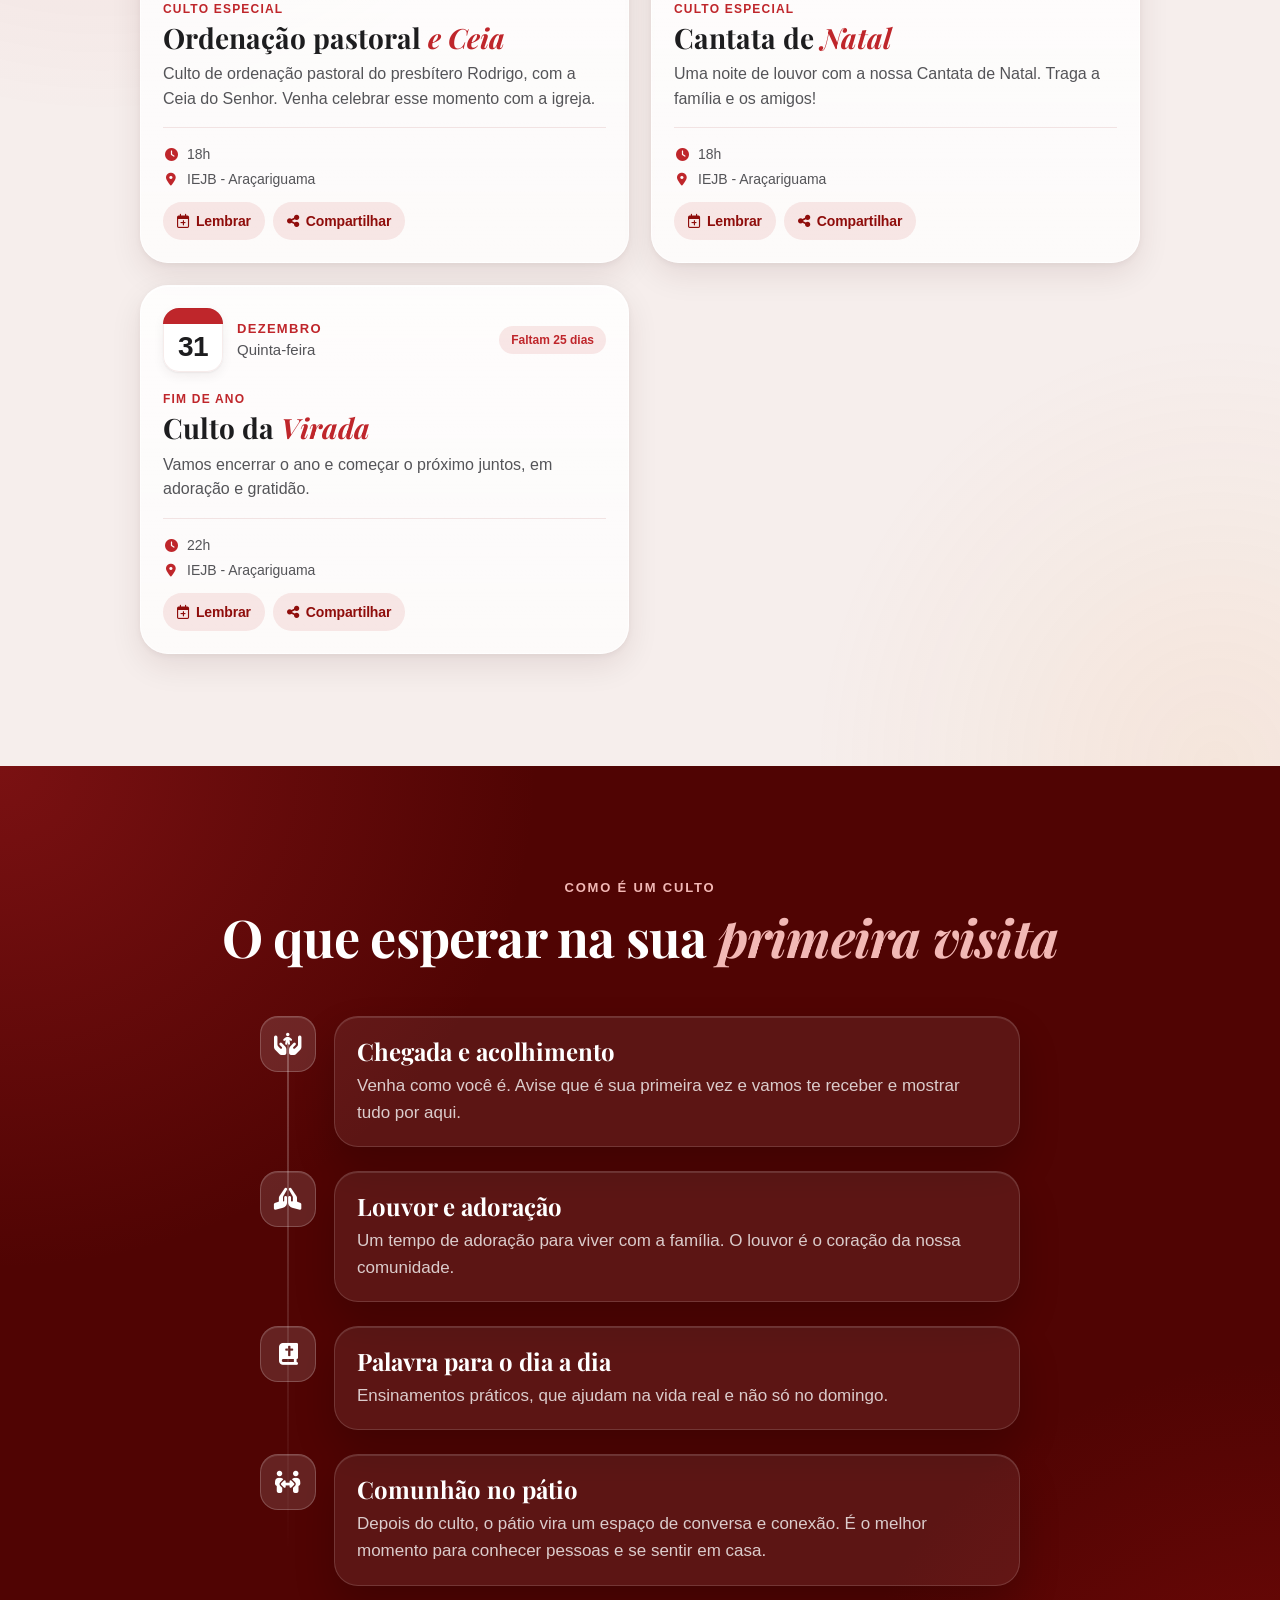
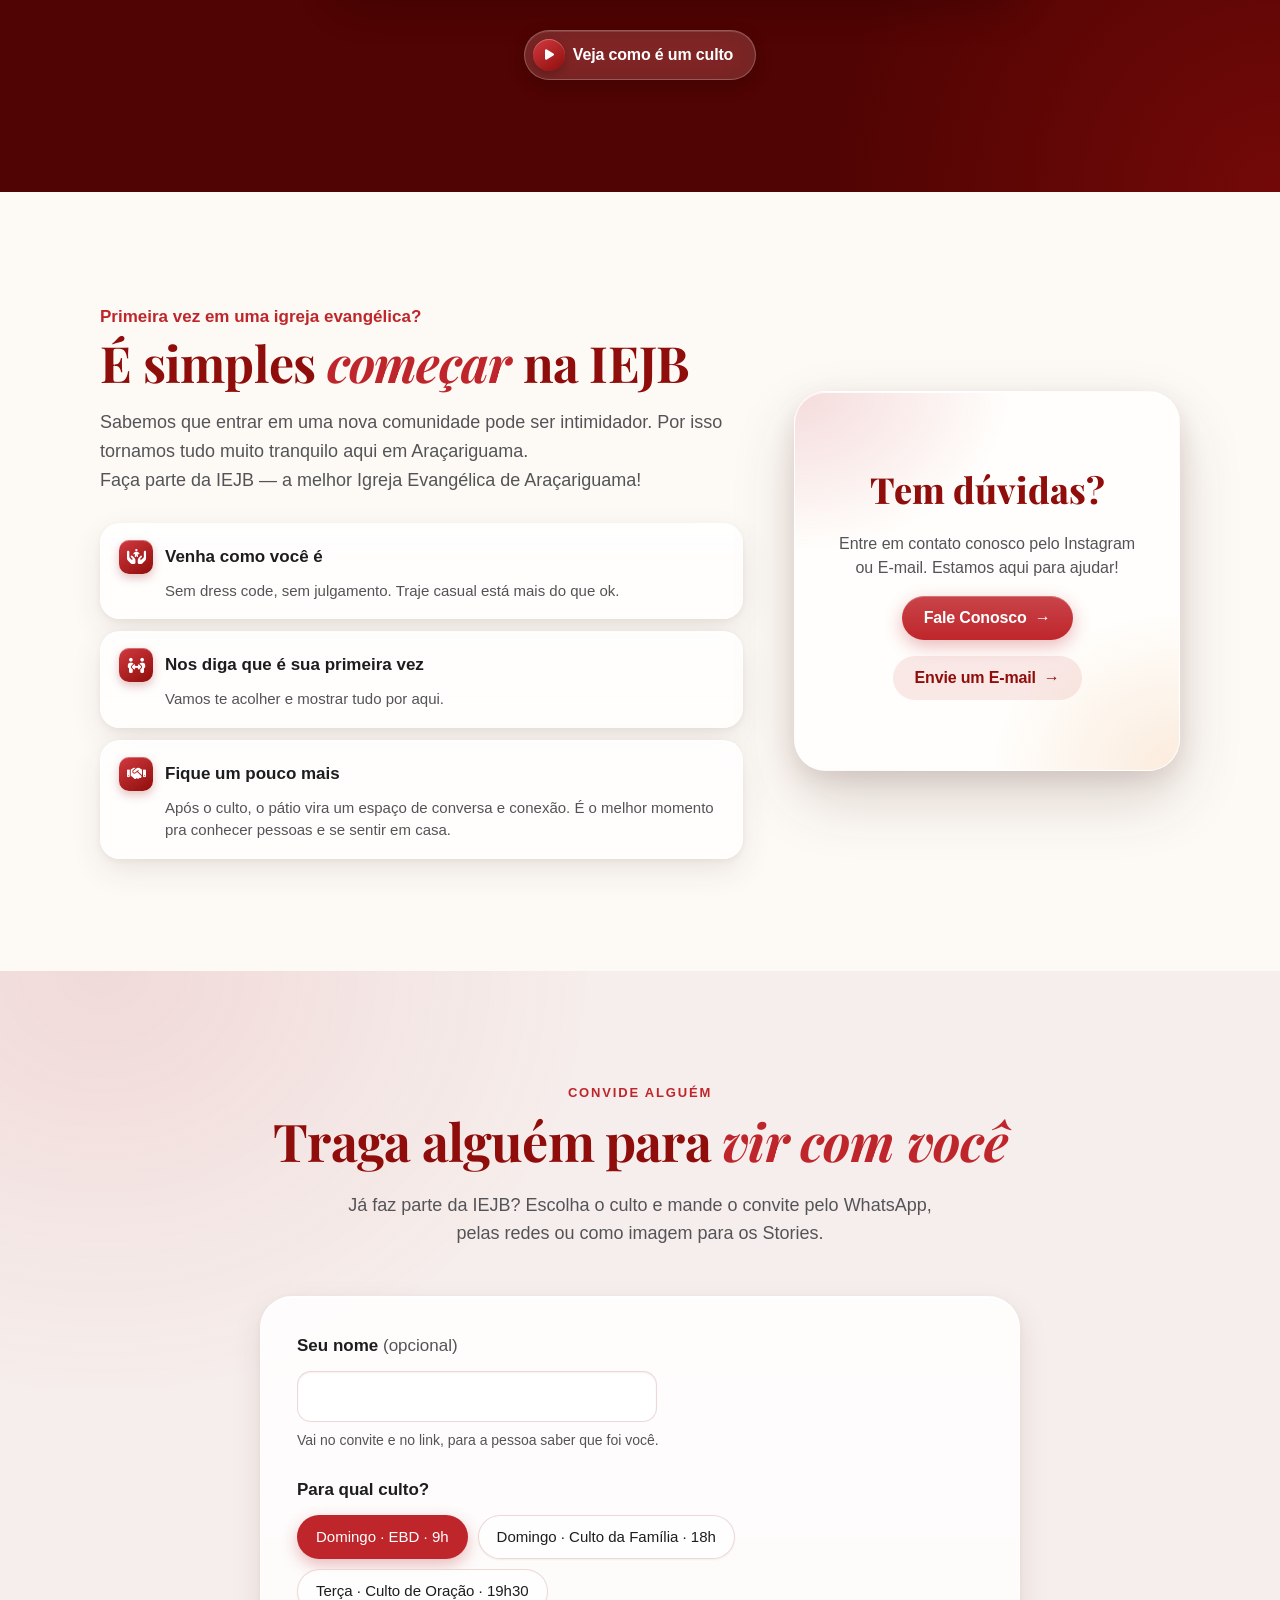
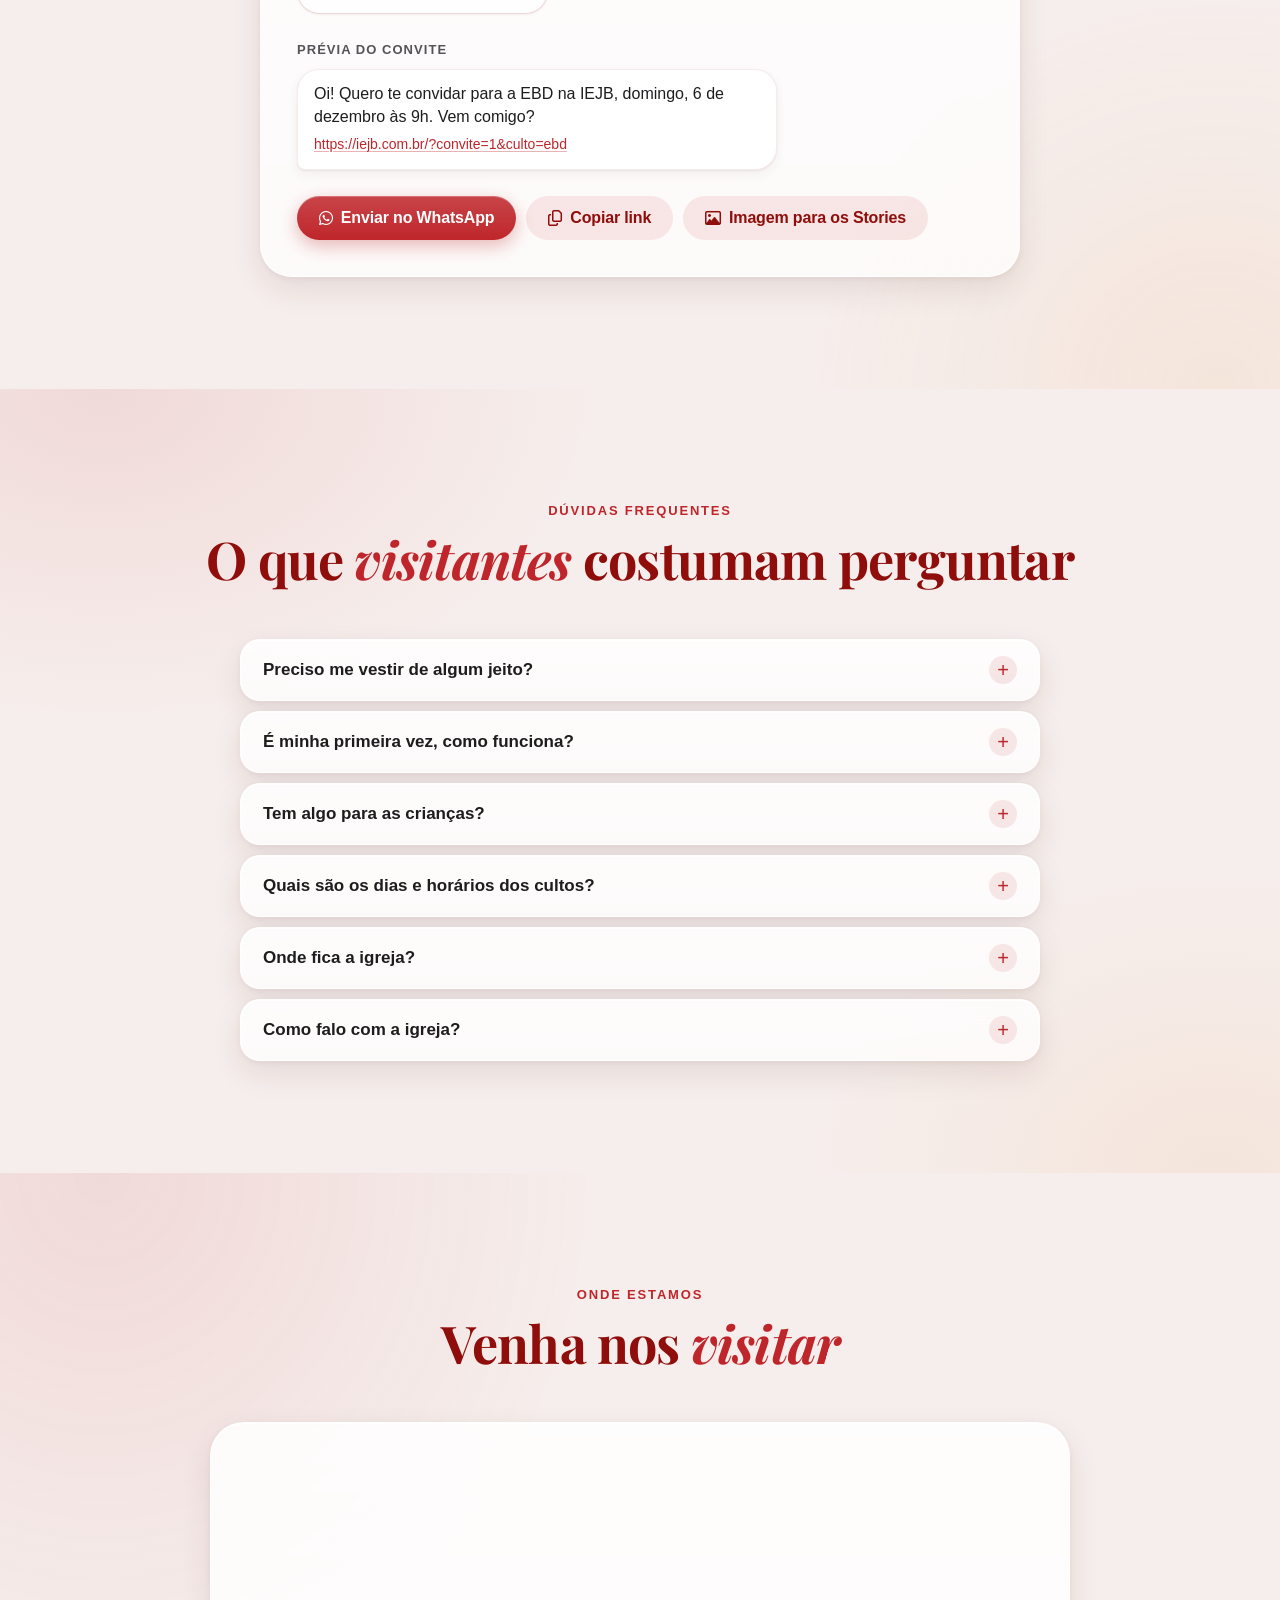
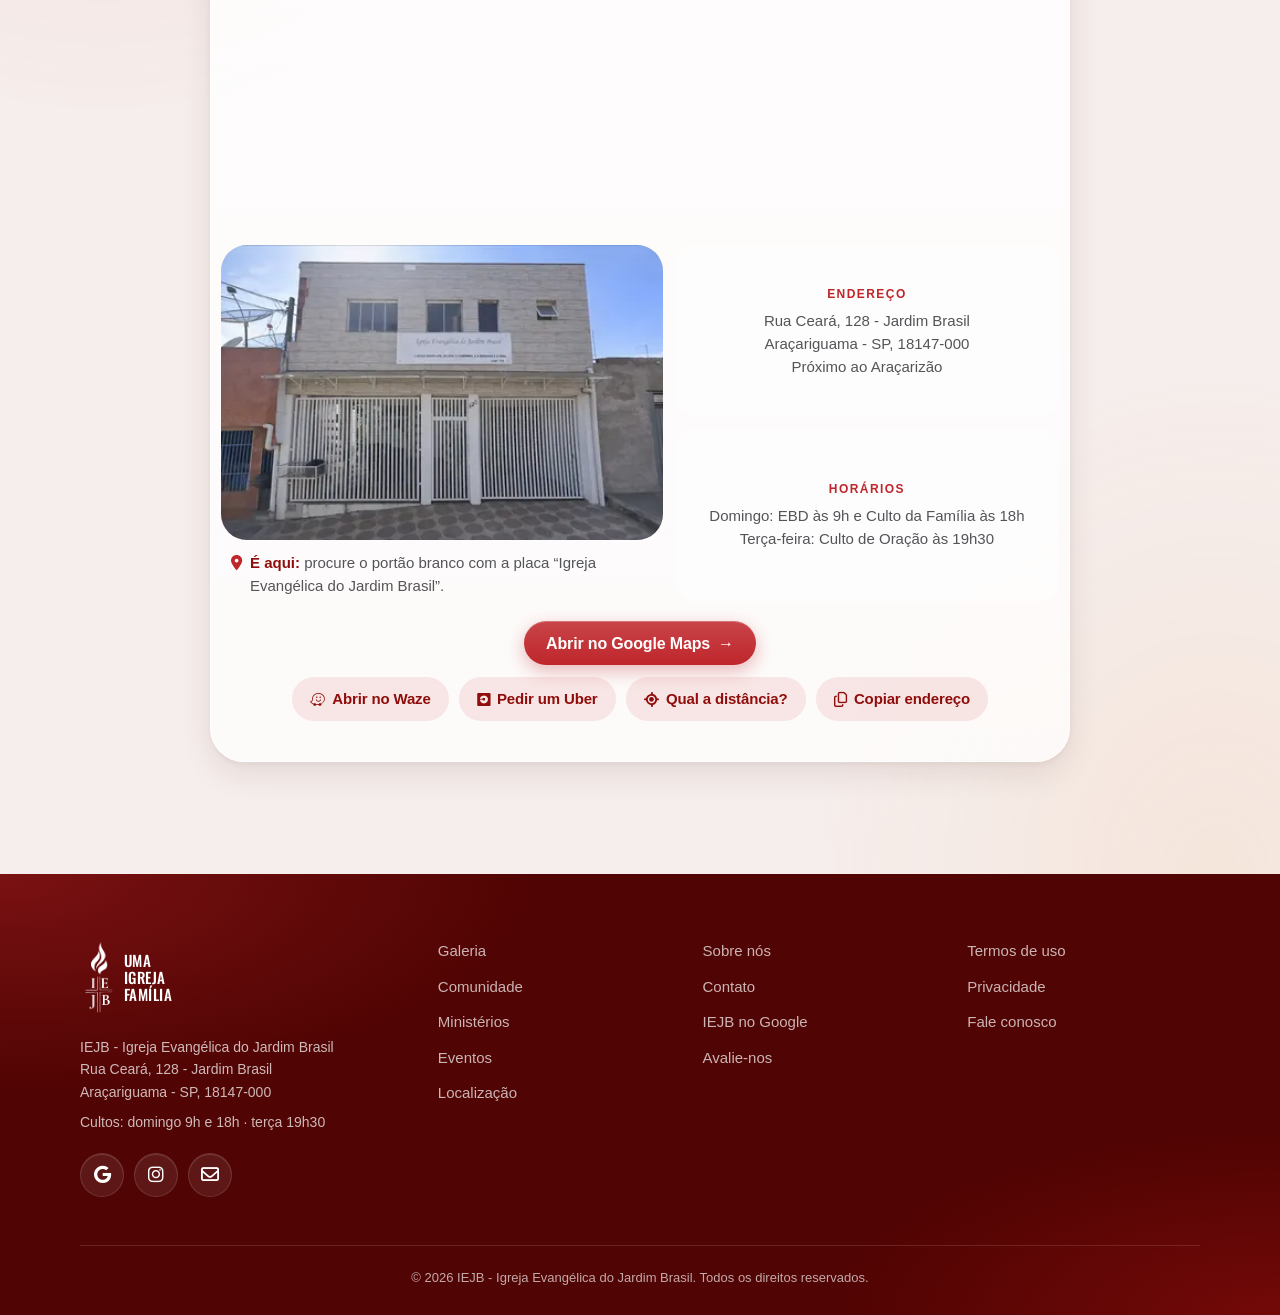
==== commit 09226759: "chore: eventos atualizados pelo IEJB Hub" ====
--- a/index.html
+++ b/index.html
@@ -444,6 +444,66 @@
                     <!-- eventos-do-hub:inicio (gerado pelo IEJB Hub, app.iejb.com.br > Eventos. Não edite à mão:
                          o GitHub Action "Eventos do Hub" reescreve este trecho a cada 15 minutos.
                          Formato e regras: ferramentas/eventos-do-hub.py) -->
+                    <div class="eventos-grid reveal" data-data="2026-11-21">
+                        <div class="data">
+                            <p class="data-dia">21</p>
+                            <div class="dia">
+                                <p class="data-mes">Novembro</p>
+                                <p class="data-semana">Sábado</p>
+                            </div>
+                        </div>
+                        <div class="textos">
+                            <p class="evento-categoria">Ide</p>
+                            <h4>Evangelismo</h4>
+                            <p>Espalhe o amor de Cristo pelas ruas de Araçariguama, cumpra o ide.</p>
+                        </div>
+                        <div class="horario-localizacao">
+                            <div class="horario">
+                                <p><i class="fa-solid fa-clock" aria-hidden="true"></i>17h</p>
+                                <p><i class="fa-solid fa-location-dot" aria-hidden="true"></i>IEJB - Araçariguama</p>
+                            </div>
+                        </div>
+                    </div>
+                    <div class="eventos-grid reveal" data-data="2026-11-21">
+                        <div class="data">
+                            <p class="data-dia">21</p>
+                            <div class="dia">
+                                <p class="data-mes">Novembro</p>
+                                <p class="data-semana">Sábado</p>
+                            </div>
+                        </div>
+                        <div class="textos">
+                            <p class="evento-categoria">Chaverim</p>
+                            <h4>Culto de <strong>Jovens</strong></h4>
+                            <p>Venha participar de comunhão, adoração, e rendição ao Senhor com os jovens! Estamos de braços abertos para você.</p>
+                        </div>
+                        <div class="horario-localizacao">
+                            <div class="horario">
+                                <p><i class="fa-solid fa-clock" aria-hidden="true"></i>19h30</p>
+                                <p><i class="fa-solid fa-location-dot" aria-hidden="true"></i>IEJB - Araçariguama</p>
+                            </div>
+                        </div>
+                    </div>
+                    <div class="eventos-grid reveal" data-data="2026-11-28" data-local-nome="Rua Azaleia - Santa Ella" data-local-cidade="Araçariguama">
+                        <div class="data">
+                            <p class="data-dia">28</p>
+                            <div class="dia">
+                                <p class="data-mes">Novembro</p>
+                                <p class="data-semana">Sábado</p>
+                            </div>
+                        </div>
+                        <div class="textos">
+                            <p class="evento-categoria">Comunhão</p>
+                            <h4><strong>Confraternização</strong> dos Irmãos</h4>
+                            <p>Venha ser igreja aproveitando um churrasco maravilhoso e muita conversa!</p>
+                        </div>
+                        <div class="horario-localizacao">
+                            <div class="horario">
+                                <p><i class="fa-solid fa-clock" aria-hidden="true"></i>19h</p>
+                                <p><i class="fa-solid fa-location-dot" aria-hidden="true"></i>Rua Azaleia - Santa Ella - Araçariguama</p>
+                            </div>
+                        </div>
+                    </div>
                     <div class="eventos-grid reveal" data-data="2026-12-06">
                         <div class="data">
                             <p class="data-dia">06</p>
